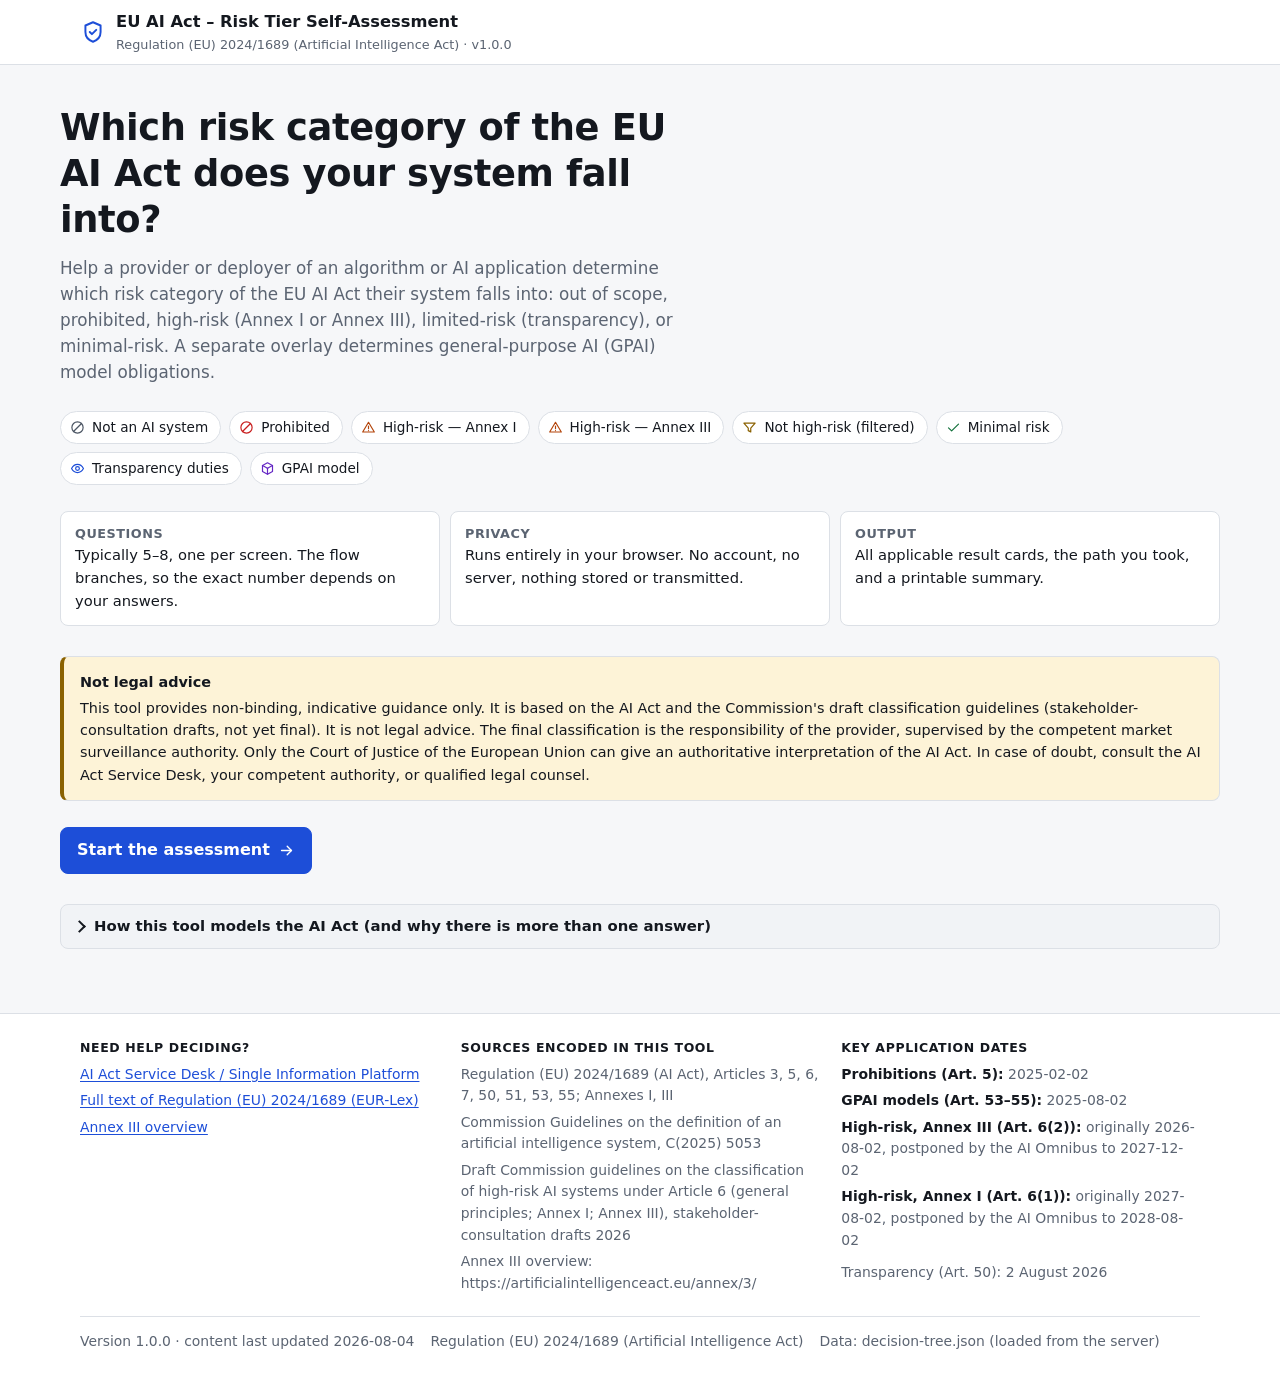
==== index.html @ 955dadfc "EU AI Act risk-tier self-assessment tool Single-file, client-side triage tool: answers a branching s" ====
<meta charset="utf-8">
<meta name="viewport" content="width=device-width, initial-scale=1">
<meta name="description" content="Non-binding self-assessment tool: find out which risk category of the EU AI Act (Regulation (EU) 2024/1689) your AI system falls into.">
<title>EU AI Act – Risk Tier Self-Assessment</title>

<!--
  EU AI Act – Risk Tier Self-Assessment
  =====================================
  Single self-contained page. No build step, no back-end, no storage, no tracking.

  ALL content and ALL classification logic live in decision-tree.json.
  This file only renders whatever that file describes.

  Data loading order:
    1. try fetch("decision-tree.json")  -> used when hosted next to the JSON file
    2. fall back to the embedded copy in <script id="decision-tree-data"> below
       (needed when the page is opened directly from disk via file://)

  After editing decision-tree.json, refresh the embedded copy with:
      node sync-embedded-json.mjs
-->

<style>
:root {
  --bg: #f6f7f9;
  --surface: #ffffff;
  --surface-2: #f1f3f6;
  --border: #dce0e6;
  --border-strong: #b9c0ca;
  --text: #14181f;
  --text-muted: #5b6472;
  --accent: #1d4ed8;
  --accent-weak: #e8eeff;
  --focus: #1d4ed8;

  /* semantic tier palette – outcomes[].color maps onto these */
  --c-grey: #4b5563;
  --c-grey-bg: #eef0f3;
  --c-red: #c81e1e;
  --c-red-bg: #fdeceb;
  --c-orange: #b3450b;
  --c-orange-bg: #fdefe4;
  --c-yellow: #8a6100;
  --c-yellow-bg: #fdf3d7;
  --c-green: #11703a;
  --c-green-bg: #e6f5ea;
  --c-blue: #1d4ed8;
  --c-blue-bg: #e8eeff;
  --c-purple: #6528c4;
  --c-purple-bg: #f1e9fe;

  --radius: 10px;
  --shadow: 0 1px 2px rgba(16, 24, 40, .06), 0 8px 24px -16px rgba(16, 24, 40, .3);
  --mono: ui-monospace, SFMono-Regular, "SF Mono", Menlo, Consolas, monospace;
  --motion: 200ms;
}
@media (prefers-color-scheme: dark) {
  :root {
    --bg: #10141a;
    --surface: #171c24;
    --surface-2: #1e242e;
    --border: #2c3440;
    --border-strong: #46505f;
    --text: #e8ecf2;
    --text-muted: #9aa5b4;
    --accent: #7ea2ff;
    --accent-weak: #1c2740;
    --focus: #7ea2ff;
    --c-grey: #a8b1bd; --c-grey-bg: #232932;
    --c-red: #ff8a80; --c-red-bg: #3a1e1e;
    --c-orange: #ffab6b; --c-orange-bg: #3a2716;
    --c-yellow: #f0c650; --c-yellow-bg: #33290d;
    --c-green: #6ede97; --c-green-bg: #14301f;
    --c-blue: #9db8ff; --c-blue-bg: #1b2540;
    --c-purple: #c4a3ff; --c-purple-bg: #271a3e;
    --shadow: 0 1px 2px rgba(0,0,0,.4), 0 8px 24px -16px rgba(0,0,0,.8);
  }
}
@media (prefers-reduced-motion: reduce) {
  :root { --motion: 0ms; }
  * { animation: none !important; transition: none !important; }
}

* { box-sizing: border-box; }
/* class-based display rules below would otherwise beat the UA [hidden] rule */
[hidden] { display: none !important; }
html { -webkit-text-size-adjust: 100%; }
body {
  margin: 0;
  background: var(--bg);
  color: var(--text);
  font: 16px/1.55 system-ui, -apple-system, "Segoe UI", Roboto, Helvetica, Arial, sans-serif;
}
h1, h2, h3, h4 { line-height: 1.25; margin: 0; font-weight: 650; letter-spacing: -.01em; }
p { margin: 0; }
a { color: var(--accent); text-underline-offset: 2px; }
ul, ol { margin: 0; padding-left: 1.25em; }
:focus-visible { outline: 3px solid var(--focus); outline-offset: 2px; border-radius: 4px; }

.wrap { max-width: 1160px; margin: 0 auto; padding: 0 20px; }
.visually-hidden {
  position: absolute; width: 1px; height: 1px; margin: -1px; padding: 0;
  overflow: hidden; clip: rect(0 0 0 0); white-space: nowrap; border: 0;
}

/* ---------- header ---------- */
header.site {
  border-bottom: 1px solid var(--border);
  background: var(--surface);
  position: sticky; top: 0; z-index: 20;
}
header.site .inner {
  display: flex; align-items: center; gap: 14px;
  min-height: 64px; flex-wrap: wrap;
}
.brand { display: flex; align-items: center; gap: 10px; margin-right: auto; }
.brand svg { width: 26px; height: 26px; color: var(--accent); flex: none; }
.brand .t { font-weight: 680; font-size: 1.02rem; }
.brand .s { color: var(--text-muted); font-size: .8rem; }

/* ---------- generic bits ---------- */
.chip {
  display: inline-block; font-family: var(--mono); font-size: .74rem;
  padding: 2px 7px; border-radius: 999px;
  background: var(--surface-2); border: 1px solid var(--border);
  color: var(--text-muted);
  /* article refs can be long ("Art. 3(1); Guidelines on…") – must never force a
     horizontal scrollbar on narrow screens */
  max-width: 100%; overflow-wrap: anywhere;
}
.chip.art { background: var(--accent-weak); border-color: transparent; color: var(--accent); }

button { font: inherit; color: inherit; cursor: pointer; }
.btn {
  display: inline-flex; align-items: center; justify-content: center; gap: 8px;
  padding: 10px 16px; border-radius: 8px; border: 1px solid var(--border-strong);
  background: var(--surface); font-weight: 550;
  transition: background var(--motion), border-color var(--motion), transform var(--motion);
}
.btn:hover { border-color: var(--accent); background: var(--surface-2); }
.btn:active { transform: translateY(1px); }
.btn.primary { background: var(--accent); border-color: var(--accent); color: #fff; }
@media (prefers-color-scheme: dark) { .btn.primary { color: #0d1017; } }
.btn.primary:hover { filter: brightness(1.06); background: var(--accent); }
.btn.ghost { border-color: transparent; background: transparent; color: var(--text-muted); }
.btn.ghost:hover { background: var(--surface-2); border-color: var(--border); }
.btn.small { padding: 6px 11px; font-size: .85rem; }
.btn svg { width: 17px; height: 17px; flex: none; }
.btn[disabled] { opacity: .5; cursor: not-allowed; }

.card {
  background: var(--surface); border: 1px solid var(--border);
  border-radius: var(--radius); box-shadow: var(--shadow);
}

details.disclosure { border: 1px solid var(--border); border-radius: 8px; background: var(--surface-2); }
details.disclosure > summary {
  cursor: pointer; padding: 10px 14px; font-weight: 550; font-size: .93rem;
  display: flex; align-items: center; gap: 8px; list-style: none;
}
details.disclosure > summary::-webkit-details-marker { display: none; }
details.disclosure > summary::before {
  content: ""; width: 7px; height: 7px; flex: none;
  border-right: 2px solid currentColor; border-bottom: 2px solid currentColor;
  transform: rotate(-45deg); transition: transform var(--motion); margin-right: 2px;
}
details.disclosure[open] > summary::before { transform: rotate(45deg); }
details.disclosure > .body { padding: 0 14px 14px; font-size: .92rem; }

.note {
  border-left: 3px solid var(--border-strong); padding: 8px 0 8px 12px;
  color: var(--text-muted); font-size: .9rem;
}

/* ---------- start screen ---------- */
#start { padding: 40px 0 64px; }
#start .lead { max-width: 62ch; }
#start h1 { font-size: clamp(1.6rem, 1.1rem + 2vw, 2.3rem); margin-bottom: 12px; }
#start .sub { color: var(--text-muted); font-size: 1.05rem; margin-bottom: 26px; }
.tier-legend { display: flex; flex-wrap: wrap; gap: 8px; margin: 26px 0; }
.tier-legend .item {
  display: inline-flex; align-items: center; gap: 7px;
  border: 1px solid var(--border); border-radius: 999px;
  padding: 5px 12px 5px 9px; font-size: .85rem; background: var(--surface);
}
.tier-legend .item svg { width: 15px; height: 15px; }
.disclaimer {
  border: 1px solid var(--border); border-left: 4px solid var(--c-yellow);
  background: var(--c-yellow-bg); color: var(--text);
  border-radius: 8px; padding: 14px 16px; font-size: .9rem; margin: 26px 0;
}
.disclaimer strong { display: block; margin-bottom: 4px; }
.facts { display: grid; gap: 10px; grid-template-columns: repeat(auto-fit, minmax(210px, 1fr)); margin: 26px 0 30px; }
.facts .f { border: 1px solid var(--border); border-radius: 8px; padding: 12px 14px; background: var(--surface); }
.facts .f b { display: block; font-size: .8rem; text-transform: uppercase; letter-spacing: .04em; color: var(--text-muted); font-weight: 600; }
.facts .f span { font-size: .92rem; }

/* ---------- assessment layout ---------- */
#app { padding: 22px 0 60px; }
.layout { display: grid; grid-template-columns: minmax(0, 1fr) 320px; gap: 26px; align-items: start; }
@media (max-width: 900px) { .layout { grid-template-columns: minmax(0, 1fr); } }

/* phase stepper */
.stepper { list-style: none; padding: 0; margin: 0 0 20px; display: flex; gap: 8px; }
.stepper li { flex: 1 1 0; min-width: 0; }
.stepper .seg {
  display: flex; align-items: center; gap: 7px;
  border-top: 4px solid var(--border); padding-top: 8px;
  font-size: .82rem; color: var(--text-muted);
  transition: border-color var(--motion), color var(--motion);
}
.stepper .seg .lbl { overflow: hidden; text-overflow: ellipsis; white-space: nowrap; }
.stepper .seg .dot {
  width: 16px; height: 16px; border-radius: 50%; flex: none;
  border: 2px solid var(--border-strong); display: grid; place-items: center;
  font-size: 10px; line-height: 1;
}
.stepper .seg .dot svg { width: 10px; height: 10px; }
.stepper li[data-state="current"] .seg { border-top-color: var(--accent); color: var(--text); font-weight: 600; }
.stepper li[data-state="current"] .seg .dot { border-color: var(--accent); background: var(--accent-weak); color: var(--accent); animation: pulse 2s ease-in-out infinite; }
.stepper li[data-state="done"] .seg { border-top-color: var(--c-green); color: var(--text); }
.stepper li[data-state="done"] .seg .dot { border-color: var(--c-green); background: var(--c-green-bg); color: var(--c-green); }
.stepper li[data-state="skipped"] .seg { opacity: .55; border-top-style: dotted; }
@keyframes pulse { 0%,100% { box-shadow: 0 0 0 0 transparent; } 50% { box-shadow: 0 0 0 5px var(--accent-weak); } }
.stepper-mobile { display: none; }
@media (max-width: 640px) {
  .stepper .seg .lbl { display: none; }
  .stepper-mobile { display: block; font-size: .85rem; color: var(--text-muted); margin: -12px 0 16px; }
}

/* question screen */
#screen { padding: 26px; }
@media (max-width: 560px) { #screen { padding: 20px 16px; } }
.q-head { display: flex; flex-wrap: wrap; gap: 8px; align-items: center; margin-bottom: 14px; }
.q-text { font-size: clamp(1.2rem, 1.05rem + .8vw, 1.5rem); margin-bottom: 12px; }
.q-text:focus { outline: none; }
.q-explainer { color: var(--text-muted); font-size: .95rem; margin-bottom: 18px; max-width: 72ch; }
.panels { display: grid; gap: 10px; margin-bottom: 20px; }
.help-cols { display: grid; gap: 16px; grid-template-columns: repeat(auto-fit, minmax(230px, 1fr)); }
.help-cols h4 { font-size: .85rem; text-transform: uppercase; letter-spacing: .04em; color: var(--text-muted); margin-bottom: 6px; }
.help-cols ul { padding-left: 1.1em; }
.help-cols li { margin-bottom: 4px; }

fieldset.choices { border: 0; margin: 0 0 20px; padding: 0; }
fieldset.choices > legend { font-weight: 600; font-size: .95rem; padding: 0; margin-bottom: 10px; }
.opt {
  display: flex; gap: 11px; align-items: flex-start;
  border: 1px solid var(--border); border-radius: 9px; padding: 12px 14px;
  background: var(--surface); margin-bottom: 8px; cursor: pointer;
  transition: border-color var(--motion), background var(--motion);
}
.opt:hover { border-color: var(--border-strong); background: var(--surface-2); }
.opt:has(input:checked) { border-color: var(--accent); background: var(--accent-weak); }
.opt input { margin: 3px 0 0; width: 17px; height: 17px; flex: none; accent-color: var(--accent); }
.opt .txt { font-size: .94rem; }
.opt .txt .lead { font-weight: 550; }
.opt .txt .detail, .opt .txt .obl { color: var(--text-muted); font-size: .87rem; margin-top: 4px; }
.opt .txt .obl { color: var(--accent); }
.opt .refline { display: flex; flex-wrap: wrap; gap: 8px; align-items: baseline; }

.area { border: 1px solid var(--border); border-radius: 9px; margin-bottom: 8px; background: var(--surface); overflow: hidden; }
.area > summary {
  cursor: pointer; padding: 12px 14px; display: flex; gap: 10px; align-items: center;
  list-style: none; font-weight: 550; font-size: .95rem;
}
.area > summary::-webkit-details-marker { display: none; }
.area > summary .count {
  margin-left: auto; font-size: .78rem; color: var(--accent);
  background: var(--accent-weak); border-radius: 999px; padding: 2px 9px; font-weight: 600;
}
.area > summary .count[hidden] { display: none; }
.area .inner { padding: 0 14px 12px; }
.area .cond { font-size: .84rem; color: var(--text-muted); margin-bottom: 10px; font-style: italic; }
.area.has-sel { border-color: var(--accent); }

.resolved {
  display: flex; gap: 9px; align-items: flex-start;
  border: 1px dashed var(--border-strong); border-radius: 9px;
  padding: 11px 14px; margin-bottom: 18px; font-size: .9rem; background: var(--surface-2);
}
.resolved svg { width: 17px; height: 17px; flex: none; margin-top: 2px; color: var(--accent); }

.actions { display: flex; flex-wrap: wrap; gap: 10px; align-items: center; }
.actions .spacer { flex: 1 1 auto; }
.btn-list { display: grid; gap: 10px; margin-bottom: 20px; }
.btn-opt {
  display: flex; align-items: center; gap: 12px; text-align: left; width: 100%;
  padding: 14px 16px; border-radius: 9px; border: 1px solid var(--border-strong);
  background: var(--surface); font-size: .98rem; font-weight: 550;
  transition: border-color var(--motion), background var(--motion), transform var(--motion);
}
.btn-opt:hover { border-color: var(--accent); background: var(--accent-weak); }
.btn-opt:active { transform: translateY(1px); }
.btn-opt .mark {
  width: 22px; height: 22px; border-radius: 50%; flex: none; display: grid; place-items: center;
  border: 1px solid var(--border-strong); font-size: .72rem; color: var(--text-muted); font-family: var(--mono);
}
.btn-opt[data-tone="unsure"] { border-style: dashed; font-weight: 500; color: var(--text-muted); }
.btn-opt[data-tone="unsure"]:hover { color: var(--text); }

/* verdict-so-far panel */
aside.verdict { position: sticky; top: 88px; }
@media (max-width: 900px) { aside.verdict { position: static; } }
.verdict .card { padding: 16px; }
.verdict h3 { font-size: .82rem; text-transform: uppercase; letter-spacing: .05em; color: var(--text-muted); margin-bottom: 12px; }
.vlist { list-style: none; padding: 0; margin: 0; display: grid; gap: 9px; }
.vlist li { display: flex; gap: 9px; align-items: flex-start; font-size: .89rem; }
.vlist li.new { animation: highlight 1.1s ease-out; }
@keyframes highlight { from { background: var(--accent-weak); } to { background: transparent; } }
.vlist .mk {
  width: 20px; height: 20px; border-radius: 5px; flex: none; display: grid; place-items: center;
  background: var(--surface-2); color: var(--text-muted);
}
.vlist .mk svg { width: 13px; height: 13px; }
.vlist li[data-color] .mk { background: var(--tone-bg); color: var(--tone); }
.vlist .sub { color: var(--text-muted); font-size: .82rem; }
.vlist li.pending .mk { animation: breathe 1.6s ease-in-out infinite; }
@keyframes breathe { 0%,100% { opacity: .45; } 50% { opacity: 1; } }
.verdict .empty { color: var(--text-muted); font-size: .88rem; }

/* ---------- result ---------- */
#result { padding: 26px 0 70px; }
#result > .wrap > header { margin-bottom: 22px; }
#result h1 { font-size: clamp(1.5rem, 1.1rem + 1.6vw, 2.05rem); margin-bottom: 8px; }
#result .subtitle { color: var(--text-muted); }
.result-cards { display: grid; gap: 16px; margin-bottom: 26px; }
.rcard { border-radius: var(--radius); border: 1px solid var(--border); border-left: 5px solid var(--tone); background: var(--surface); box-shadow: var(--shadow); overflow: hidden; }
.rcard .top { display: flex; gap: 13px; padding: 18px 20px 0; align-items: flex-start; }
.rcard .badge {
  width: 34px; height: 34px; border-radius: 8px; flex: none; display: grid; place-items: center;
  background: var(--tone-bg); color: var(--tone);
}
.rcard .badge svg { width: 19px; height: 19px; }
.rcard .kicker { font-size: .74rem; text-transform: uppercase; letter-spacing: .06em; font-weight: 700; color: var(--tone); }
.rcard h2 { font-size: 1.16rem; margin: 2px 0 0; }
.rcard .body { padding: 12px 20px 20px 67px; display: grid; gap: 14px; }
@media (max-width: 560px) { .rcard .body { padding-left: 20px; } }
.rcard .summary { font-size: .96rem; }
.rcard h3.lbl { font-size: .8rem; text-transform: uppercase; letter-spacing: .05em; color: var(--text-muted); margin-bottom: 6px; }
.rcard ul.obligations { padding-left: 1.15em; display: grid; gap: 5px; font-size: .93rem; }
.rcard .triggered { border: 1px solid var(--border); border-radius: 8px; padding: 12px 14px; background: var(--surface-2); }
.rcard .triggered ul { padding-left: 1.15em; display: grid; gap: 6px; font-size: .9rem; margin-top: 6px; }
.rcard .dates { display: flex; gap: 9px; align-items: flex-start; font-size: .88rem; color: var(--text-muted); }
.rcard .dates svg { width: 16px; height: 16px; flex: none; margin-top: 3px; }
.rcard .refs { display: flex; flex-wrap: wrap; gap: 6px; }

.review-box { border: 1px solid var(--c-yellow); background: var(--c-yellow-bg); border-radius: var(--radius); padding: 16px 18px; margin-bottom: 26px; }
.review-box h2 { font-size: 1rem; margin-bottom: 8px; display: flex; align-items: center; gap: 8px; }
.review-box h2 svg { width: 18px; height: 18px; color: var(--c-yellow); }
.review-box ol { display: grid; gap: 10px; font-size: .92rem; }
.review-box .q { font-weight: 600; }

.section { margin-bottom: 26px; }
.section > h2 { font-size: 1.05rem; margin-bottom: 12px; }

/* answer timeline */
.timeline { list-style: none; padding: 0; margin: 0; }
.timeline li { display: grid; grid-template-columns: 24px minmax(0, 1fr); gap: 14px; }
.timeline .rail { display: flex; flex-direction: column; align-items: center; }
.timeline .rail .dot {
  width: 12px; height: 12px; border-radius: 50%; background: var(--surface);
  border: 2px solid var(--accent); margin-top: 5px; flex: none;
}
.timeline .rail .line { flex: 1 1 auto; width: 2px; background: var(--border); margin: 4px 0; min-height: 8px; }
.timeline li:last-child .rail .line { display: none; }
.timeline .content { padding-bottom: 18px; min-width: 0; }
.timeline .q { font-size: .93rem; font-weight: 550; }
.timeline .a { font-size: .93rem; margin-top: 3px; display: flex; gap: 7px; align-items: baseline; }
.timeline .a .arrow { color: var(--text-muted); flex: none; }
.timeline .meta { display: flex; flex-wrap: wrap; gap: 7px; align-items: center; margin-top: 6px; }
.timeline ul.sel { padding-left: 1.1em; margin-top: 6px; font-size: .87rem; color: var(--text-muted); display: grid; gap: 3px; }
.timeline .uncertain-tag { color: var(--c-yellow); font-family: var(--mono); font-size: .74rem; }

/* decision map */
.map-wrap { overflow-x: auto; }
.map { min-width: 640px; }
.map text { font: 11px system-ui, sans-serif; fill: var(--text-muted); }
.map .box { fill: var(--surface); stroke: var(--border); stroke-width: 1.5; }
.map .box.on { stroke: var(--accent); stroke-width: 2.5; fill: var(--accent-weak); }
.map .box.outcome { stroke-dasharray: 0; }
.map .lbl { fill: var(--text); font-weight: 550; }
.map .edge { stroke: var(--border); stroke-width: 1.5; fill: none; }
.map .edge.on { stroke: var(--accent); stroke-width: 2.5; }
.map .elabel { font-size: 9.5px; }

/* ---------- footer ---------- */
footer.site { border-top: 1px solid var(--border); background: var(--surface); padding: 26px 0 40px; font-size: .87rem; color: var(--text-muted); }
footer.site .grid { display: grid; gap: 22px; grid-template-columns: repeat(auto-fit, minmax(240px, 1fr)); }
footer.site h4 { font-size: .78rem; text-transform: uppercase; letter-spacing: .05em; margin-bottom: 8px; color: var(--text); }
footer.site ul { list-style: none; padding: 0; display: grid; gap: 5px; }
footer.site .meta-line { margin-top: 22px; padding-top: 14px; border-top: 1px solid var(--border); display: flex; flex-wrap: wrap; gap: 6px 16px; }

#databanner { display: none; margin: 16px 0; border: 1px solid var(--c-red); background: var(--c-red-bg); border-radius: 8px; padding: 12px 14px; font-size: .9rem; }
#databanner ul { margin-top: 6px; }

.print-only { display: none; }

/* ---------- print / PDF ---------- */
@media print {
  :root {
    --bg: #fff; --surface: #fff; --surface-2: #fff; --border: #b0b0b0; --border-strong: #808080;
    --text: #000; --text-muted: #333; --accent: #000; --accent-weak: #fff; --shadow: none;
    --c-grey: #444; --c-red: #000; --c-orange: #000; --c-yellow: #000; --c-green: #000; --c-blue: #000; --c-purple: #000;
    --c-grey-bg: #fff; --c-red-bg: #fff; --c-orange-bg: #fff; --c-yellow-bg: #fff; --c-green-bg: #fff; --c-blue-bg: #fff; --c-purple-bg: #fff;
  }
  header.site, aside.verdict, .no-print, .stepper, #databanner { display: none !important; }
  .print-only { display: block; }
  body { background: #fff; font-size: 11.5pt; }
  .wrap { max-width: none; padding: 0; }
  #result { padding: 0; }
  .card, .rcard, .review-box { box-shadow: none; break-inside: avoid; }
  .rcard { border: 1px solid #999; border-left: 4px solid #000; }
  details.disclosure > .body, .area .inner { display: block !important; }
  details.disclosure > summary::before { display: none; }
  a { color: #000; text-decoration: underline; }
  a[href^="http"]::after { content: " (" attr(href) ")"; font-size: 8.5pt; color: #555; word-break: break-all; }
  .section, .rcard { page-break-inside: avoid; }
}
</style>

<script type="application/json" id="decision-tree-data">
{
  "meta": {
    "id": "ai-act-tier-assessment",
    "title": "EU AI Act – Risk Tier Self-Assessment",
    "version": "1.0.0",
    "language": "en",
    "lastUpdated": "2026-08-04",
    "regulation": "Regulation (EU) 2024/1689 (Artificial Intelligence Act)",
    "purpose": "Help a provider or deployer of an algorithm or AI application determine which risk category of the EU AI Act their system falls into: out of scope, prohibited, high-risk (Annex I or Annex III), limited-risk (transparency), or minimal-risk. A separate overlay determines general-purpose AI (GPAI) model obligations.",
    "disclaimer": "This tool provides non-binding, indicative guidance only. It is based on the AI Act and the Commission's draft classification guidelines (stakeholder-consultation drafts, not yet final). It is not legal advice. The final classification is the responsibility of the provider, supervised by the competent market surveillance authority. Only the Court of Justice of the European Union can give an authoritative interpretation of the AI Act. In case of doubt, consult the AI Act Service Desk, your competent authority, or qualified legal counsel.",
    "sources": [
      "Regulation (EU) 2024/1689 (AI Act), Articles 3, 5, 6, 7, 50, 51, 53, 55; Annexes I, III",
      "Commission Guidelines on the definition of an artificial intelligence system, C(2025) 5053",
      "Draft Commission guidelines on the classification of high-risk AI systems under Article 6 (general principles; Annex I; Annex III), stakeholder-consultation drafts 2026",
      "Annex III overview: https://artificialintelligenceact.eu/annex/3/"
    ],
    "keyDates": {
      "prohibitions_apply": "2025-02-02",
      "gpai_rules_apply": "2025-08-02",
      "annex_iii_highrisk_apply": "originally 2026-08-02, postponed by the AI Omnibus to 2027-12-02",
      "annex_i_highrisk_apply": "originally 2027-08-02, postponed by the AI Omnibus to 2028-08-02"
    },
    "links": [
      { "label": "AI Act Service Desk / Single Information Platform", "url": "https://digital-strategy.ec.europa.eu/en/policies/ai-act-service-desk" },
      { "label": "Full text of Regulation (EU) 2024/1689 (EUR-Lex)", "url": "https://eur-lex.europa.eu/eli/reg/2024/1689/oj" },
      { "label": "Annex III overview", "url": "https://artificialintelligenceact.eu/annex/3/" }
    ],
    "uncertaintyPolicy": "Where a question is judgement-heavy, an 'I am not sure' answer is available. It always routes to the more conservative (higher-risk) branch and records a point for expert review, which is listed on the result screen."
  },

  "resultModel": {
    "description": "The assessment does not produce a single leaf. It produces a compiled PROFILE with up to three independent dimensions, because a system can carry more than one status at once (e.g. a high-risk system that is also subject to transparency duties, built on a GPAI model). The implementer must accumulate flags across the flow and render all applicable result cards.",
    "dimensions": {
      "primaryTier": "One of: out_of_scope | prohibited | high_risk_annex_i | high_risk_annex_iii | not_high_risk_filtered | minimal_risk. Determined by the SPINE module.",
      "transparency": "Boolean + list of triggered Article 50 obligations. Determined by the TRANSPARENCY module. Cumulative with any tier except out_of_scope and prohibited.",
      "gpai": "One of: none | gpai_model | gpai_model_systemic. Determined by the GPAI module. Independent of the system tier."
    },
    "shortCircuits": [
      "If primaryTier = out_of_scope, stop. Do not run transparency or GPAI modules.",
      "If primaryTier = prohibited, stop the tier spine. The system may not be placed on the market or used. Still worth noting GPAI status if relevant, but the transparency overlay is moot."
    ]
  },

  "moduleOrder": ["SPINE", "TRANSPARENCY", "GPAI", "RESULT"],

  "phases": [
    { "id": "scope", "label": "Scope & prohibitions", "shortLabel": "Scope", "module": "SPINE", "nodes": ["S0_ai_system", "S1_prohibited"] },
    { "id": "tier", "label": "Risk tier", "shortLabel": "Tier", "module": "SPINE", "nodes": ["S2_annex_i_product", "S3_annex_i_tpca", "S4_annex_iii_area", "S5_profiling", "S6_filter"] },
    { "id": "transparency", "label": "Transparency", "shortLabel": "Transp.", "module": "TRANSPARENCY", "nodes": ["T0_transparency"] },
    { "id": "gpai", "label": "GPAI", "shortLabel": "GPAI", "module": "GPAI", "nodes": ["G0_gpai", "G1_systemic"] }
  ],

  "ui": {
    "_comment": "Every string the interface renders itself (buttons, headings, labels). Translating the tool = copying this file and translating meta, nodes, outcomes, catalog and this ui block. No code changes needed. {placeholders} are filled in by the interface.",
    "chrome.restart": "Start over",
    "chrome.dataSource": "Data: {source}",
    "chrome.versionLine": "Version {version} · content last updated {date}",
    "start.headline": "Which risk category of the EU AI Act does your system fall into?",
    "start.legendLabel": "Possible outcomes",
    "start.fact1.label": "Questions",
    "start.fact1.text": "Typically 5–8, one per screen. The flow branches, so the exact number depends on your answers.",
    "start.fact2.label": "Privacy",
    "start.fact2.text": "Runs entirely in your browser. No account, no server, nothing stored or transmitted.",
    "start.fact3.label": "Output",
    "start.fact3.text": "All applicable result cards, the path you took, and a printable summary.",
    "start.disclaimerLabel": "Not legal advice",
    "start.button": "Start the assessment",
    "start.modelSummary": "How this tool models the AI Act (and why there is more than one answer)",
    "start.shortCircuitsLabel": "Short-circuits",
    "progress.label": "Progress",
    "progress.state.current": "current step",
    "progress.state.done": "completed",
    "progress.state.skipped": "not applicable",
    "progress.state.upcoming": "upcoming",
    "progress.mobile": "Phase {n} of {total}: {label}",
    "verdict.title": "Your verdict so far",
    "verdict.empty": "Answer the first question and your classification will start to take shape here.",
    "verdict.isAiSystem": "Is an AI system",
    "verdict.notAiSystem": "Not an AI system",
    "verdict.aiSystemUnclear": "AI-system status unclear",
    "verdict.conservativeSub": "continued conservatively",
    "verdict.prohibitedFound": "Prohibited practice found",
    "verdict.noProhibited": "No prohibited practice",
    "verdict.assessingTier": "Assessing the risk tier…",
    "verdict.minimalSub": "no mandatory obligations",
    "verdict.transparencyAdded": "Transparency obligations added ({n})",
    "verdict.noTransparency": "No Article 50 transparency situation",
    "verdict.notGpai": "Not a GPAI model provider",
    "verdict.reviewPoints.one": "1 point for expert review",
    "verdict.reviewPoints.many": "{n} points for expert review",
    "verdict.reviewSub": "shown in the result",
    "question.helpSummary": "Examples / how to decide",
    "question.likelyYes": "Points to “yes”",
    "question.likelyNo": "Points to “no”",
    "question.referenceSummary": "Reference list — {ref}",
    "question.sectionA": "Section A — New Legislative Framework",
    "question.sectionB": "Section B — other (mostly transport)",
    "question.annexIIINotes": "How to read Annex III (important limitations)",
    "question.checklistLegend": "{ref} — tick everything that applies",
    "question.annexIIILegend": "{ref} — expand an area and tick every matching use case",
    "question.overrides": "Overrides:",
    "question.area": "Area {n}",
    "question.selectedCount": "{n} selected",
    "question.countsAs": "This counts as:",
    "question.answerSubFirst": "Answer the question above to continue.",
    "question.continue": "Continue",
    "question.back": "Back",
    "question.obligationPrefix": "Obligation:",
    "result.heading.fallback": "Result",
    "result.kicker.primary": "Primary risk tier",
    "result.kicker.transparency": "Cumulative overlay",
    "result.kicker.gpai": "Model-level overlay",
    "result.subtitle.one": "1 applicable result card. A system can carry a risk tier, transparency duties and a GPAI model status at the same time.",
    "result.subtitle.many": "{n} applicable result cards. A system can carry a risk tier, transparency duties and a GPAI model status at the same time.",
    "result.print": "Print / save as PDF",
    "result.download": "Download summary (.md)",
    "result.backToQuestion": "Back to the last question",
    "result.triggered": "Triggered in your case",
    "result.obligationsLabel": "What this means in practice",
    "result.applicationDate": "Application date —",
    "result.reviewTitle.one": "1 point to have reviewed by an expert",
    "result.reviewTitle.many": "{n} points to have reviewed by an expert",
    "result.reviewIntro": "You answered “I'm not sure” below. Each time, the assessment took the more conservative (higher-risk) route, so the result above may be stricter than necessary — or, if the underlying facts differ, wrong.",
    "result.pathTitle": "The path you took",
    "result.pathIntro": "This trail is the auditable record of the assessment. In the filtered case it is the starting point for the Article 6(4) documentation duty.",
    "result.pathResultLabel": "Result",
    "result.editAnswer": "Edit this answer",
    "result.flagged": "flagged for review",
    "result.mapSummary": "Show the decision map, with your path highlighted",
    "result.mapCaption": "Highlighted boxes and lines are the path you took. Overlay questions (transparency, GPAI) always run; they do not change the tier.",
    "result.mapAria": "Decision map of the assessment with the path taken highlighted",
    "result.nextTitle": "What this means, and what to do next",
    "result.nextSteps": [
      "Treat this as a triage result: it tells you which part of the AI Act to read, not whether you comply.",
      "Write down your reasoning per question — the trail above is a starting point. For the Article 6(3) filter this documentation is a legal duty (Art. 6(4)).",
      "Re-run the assessment whenever the intended purpose, the deployment context or the model changes.",
      "For borderline calls — the Article 3(1) inference test, the Annex I safety-component test, the Article 6(3) filter — get expert or legal review.",
      "Consult the AI Act Service Desk or your national competent authority."
    ],
    "result.draftNote": "Version {version} · content last updated {date} · based on {regulation} and the Commission's draft classification guidelines (stakeholder-consultation versions). Application dates reflect the AI Omnibus postponements and are indicative and subject to change.",
    "footer.help": "Need help deciding?",
    "footer.sources": "Sources encoded in this tool",
    "footer.dates": "Key application dates",
    "footer.date.prohibitions_apply": "Prohibitions (Art. 5)",
    "footer.date.gpai_rules_apply": "GPAI models (Art. 53–55)",
    "footer.date.annex_iii_highrisk_apply": "High-risk, Annex III (Art. 6(2))",
    "footer.date.annex_i_highrisk_apply": "High-risk, Annex I (Art. 6(1))",
    "footer.date.transparency": "Transparency (Art. 50): 2 August 2026",
    "export.filename": "ai-act-assessment",
    "export.title": "{title} — result",
    "export.outcome": "Outcome",
    "export.toolVersion": "Tool version",
    "export.regulation": "Regulation",
    "export.generated": "Generated",
    "export.generatedNote": "local browser time",
    "export.cardsTitle": "Result cards",
    "export.legalRefs": "Legal references",
    "export.reviewTitle": "Points for expert review",
    "export.trailTitle": "Answer trail",
    "export.answer": "Answer",
    "export.selected": "Selected",
    "export.flagged": "Flagged for expert review",
    "export.disclaimerTitle": "Disclaimer",
    "export.sourcesTitle": "Sources",
    "error.contract": "decision-tree.json does not match the expected contract:",
    "error.externalIgnored": "The external decision-tree.json was ignored (validation failed) — using the embedded copy:",
    "source.external": "{file} (loaded from the server)",
    "source.embedded": "embedded copy of decision-tree.json",
    "source.embeddedFallback": "embedded copy (the external decision-tree.json failed validation)"
  },

  "nodes": {
    "S0_ai_system": {
      "module": "SPINE",
      "type": "question",
      "text": "Does your system qualify as an 'AI system' under the AI Act?",
      "explainer": "Article 3(1) defines an AI system as a machine-based system that (a) is designed to operate with varying levels of autonomy, (b) may show adaptiveness after deployment, and (c) for explicit or implicit objectives, INFERS from the input it receives how to generate outputs such as predictions, content, recommendations or decisions that can influence physical or virtual environments. The key element is 'inference': the system derives outputs from data using techniques such as machine learning or knowledge/logic-based approaches, rather than executing only rules defined solely by natural persons.",
      "help": {
        "likelyYes": [
          "Uses machine learning (supervised, unsupervised, reinforcement, deep learning)",
          "Uses knowledge- or logic-based inference, expert systems, or search/optimisation that infers solutions",
          "Generates content, predictions, recommendations or decisions from data with some autonomy"
        ],
        "likelyNo": [
          "Systems for improving mathematical optimisation only, or that merely speed up classical methods",
          "Basic data processing following rules defined solely by natural persons (e.g. a spreadsheet with fixed formulas, a static database query)",
          "Systems based on classical heuristics with no learning/inference",
          "Simple prediction using a single basic statistical rule"
        ]
      },
      "articleRef": "Art. 3(1); Guidelines on the definition of an AI system (C(2025) 5053)",
      "options": [
        { "label": "Yes – it meets the Article 3(1) definition", "value": "yes", "next": "S1_prohibited" },
        { "label": "No – it only executes rules defined solely by natural persons", "value": "no", "next": "OUT_OF_SCOPE" },
        { "label": "I'm not sure whether it 'infers'", "value": "unsure", "next": "S1_prohibited", "uncertain": true, "reviewNote": "Whether the system 'infers' outputs within the meaning of Art. 3(1) was not established. The assessment continued on the assumption that it is an AI system. Verify against the Commission Guidelines on the definition of an AI system (C(2025) 5053)." }
      ]
    },

    "S1_prohibited": {
      "module": "SPINE",
      "type": "question",
      "text": "Does the system's intended purpose or use match any PROHIBITED practice under Article 5?",
      "explainer": "Article 5 bans certain AI practices outright (unacceptable risk). If any of the practices below applies, the system is prohibited regardless of anything else. Review each listed practice.",
      "articleRef": "Art. 5",
      "checklist": "prohibitedPractices",
      "multiSelect": true,
      "selectionRule": "anySelected",
      "options": [
        { "label": "Yes – at least one prohibited practice applies", "value": "yes", "next": "PROHIBITED" },
        { "label": "No – none of these apply", "value": "no", "next": "S2_annex_i_product" }
      ]
    },

    "S2_annex_i_product": {
      "module": "SPINE",
      "type": "question",
      "text": "Is the AI system itself a product, OR a safety component of a product, covered by one of the Union harmonisation laws listed in Annex I?",
      "explainer": "Article 6(1) – first cumulative condition. Annex I lists EU product-safety legislation (e.g. machinery, toys, lifts, medical devices, in-vitro diagnostics, radio equipment, pressure equipment, PPE, cableways, gas appliances, and the automotive, aviation, rail and marine sectors). A 'safety component' (Art. 3(14)) is a component whose failure/malfunction endangers health and safety, OR that fulfils a safety function. Comfort/efficiency/optimisation functions are generally NOT safety functions, but a system can still be a safety component if its failure would endanger health or safety.",
      "help": {
        "likelyYes": [
          "The AI is (or is embedded in) a regulated product like a medical device, machine, vehicle, lift, toy, radio equipment",
          "The AI performs a safety function (e.g. detects human presence and triggers a safe stop; prevents collisions)",
          "Failure/malfunction of the AI could endanger persons or property (e.g. lane assistance, lift door control)"
        ],
        "likelyNo": [
          "The AI only optimises comfort, efficiency, performance or convenience and its failure would cause only inconvenience/cost (e.g. a smart thermostat learning routines, music recommendation in a connected toy, yield forecasting)",
          "The product is not covered by any Annex I legislation at all"
        ]
      },
      "articleRef": "Art. 6(1); Art. 3(14); Annex I",
      "reference": "annexI_legislation",
      "options": [
        { "label": "Yes – covered by Annex I legislation (as product or safety component)", "value": "yes", "next": "S3_annex_i_tpca" },
        { "label": "No", "value": "no", "next": "S4_annex_iii_area" },
        { "label": "I'm not sure (e.g. unclear whether it is a safety component)", "value": "unsure", "next": "S3_annex_i_tpca", "uncertain": true, "reviewNote": "It was not established whether the system is a product or a safety component under Annex I legislation (Art. 3(14) test). The assessment continued on the assumption that it is. Have the applicable product legislation and the safety-component test reviewed." }
      ]
    },

    "S3_annex_i_tpca": {
      "module": "SPINE",
      "type": "question",
      "text": "Is that product (or the AI system itself, if it is the product) required to undergo a THIRD-PARTY conformity assessment under the relevant Annex I legislation?",
      "explainer": "Article 6(1) – second cumulative condition. Both conditions must be met. Third-party conformity assessment means a notified body must be involved (conformity assessment modules other than internal-control-only module A). If the product only requires self-assessment (internal control), it is NOT high-risk under Article 6(1).",
      "help": {
        "likelyYes": [
          "The applicable legislation requires involvement of a notified body (e.g. certain medical devices, many machinery categories of higher risk)"
        ],
        "likelyNo": [
          "The product can be self-certified via internal control (module A) only"
        ]
      },
      "articleRef": "Art. 6(1)(b); Decision 768/2008/EC (conformity assessment modules)",
      "options": [
        { "label": "Yes – third-party conformity assessment is required", "value": "yes", "next": "HIGH_RISK_ANNEX_I" },
        { "label": "No – only self-assessment / internal control", "value": "no", "next": "S4_annex_iii_area" },
        { "label": "I'm not sure which conformity-assessment route applies", "value": "unsure", "next": "HIGH_RISK_ANNEX_I", "uncertain": true, "reviewNote": "The applicable conformity-assessment route under the Annex I legislation was not established. The assessment assumed a third-party assessment is required (the higher-risk reading). Check the conformity-assessment modules in the relevant product legislation." }
      ]
    },

    "S4_annex_iii_area": {
      "module": "SPINE",
      "type": "question",
      "text": "Does the intended purpose of the system fall within any of the specific use cases listed under the eight Annex III areas?",
      "explainer": "Article 6(2). Annex III lists eight areas, but ONLY the specific use cases listed under each area count. Select every use case that matches the system's intended purpose. Many use cases apply only where the system evaluates NATURAL PERSONS (not only legal persons/companies), and some law-enforcement/migration/justice cases apply only to public authorities or those acting on their behalf, and only in so far as the use is permitted under Union or national law.",
      "articleRef": "Art. 6(2); Annex III",
      "reference": "annexIII",
      "multiSelect": true,
      "selectionRule": "anySelected",
      "options": [
        { "label": "Yes – it matches at least one Annex III use case", "value": "yes", "next": "S5_profiling" },
        { "label": "No – it does not match any listed use case", "value": "no", "next": "T0_transparency" }
      ]
    },

    "S5_profiling": {
      "module": "SPINE",
      "type": "question",
      "text": "Does the system perform PROFILING of natural persons?",
      "explainer": "Third sub-paragraph of Article 6(3): an Annex III system that performs profiling of natural persons is ALWAYS high-risk and can never use the Article 6(3) filter exemption. 'Profiling' has the GDPR meaning (Art. 4(4) GDPR / Art. 3(4) LED / Art. 3(5) EUDPR): any automated processing of personal data to evaluate personal aspects of a natural person, in particular to analyse or predict performance at work, economic situation, health, preferences, interests, reliability, behaviour, location or movements.",
      "articleRef": "Art. 6(3) third sub-para; Art. 4(4) GDPR",
      "options": [
        { "label": "Yes – it profiles natural persons", "value": "yes", "next": "HIGH_RISK_ANNEX_III" },
        { "label": "No", "value": "no", "next": "S6_filter" }
      ]
    },

    "S6_filter": {
      "module": "SPINE",
      "type": "question",
      "text": "Does the system meet at least ONE of the four Article 6(3) 'filter' conditions AND not materially influence the outcome of decision-making?",
      "explainer": "Article 6(3) lets a provider treat an Annex III system as NOT high-risk if it does not pose a significant risk of harm because it meets at least one of four exhaustive-but-alternative conditions (below). The overriding test is that the system must NOT materially influence the outcome of decision-making. The conditions are interpreted narrowly. NOTE: the filter does NOT apply if the system is part of a complex/agentic configuration whose combined outputs materially influence a decision in a high-risk use case, nor to Article 6(1)/Annex I systems.",
      "articleRef": "Art. 6(3)(a)-(d); Recital 53",
      "checklist": "filterConditions",
      "multiSelect": true,
      "selectionRule": "anySelectedAndSubNo",
      "subQuestion": {
        "id": "material_influence",
        "text": "Does the system materially influence the outcome of decision-making?",
        "explainer": "This is the overriding test in the opening words of Article 6(3). Even if one of the four conditions above is met, the exemption is unavailable when the system materially influences the outcome — including where it is part of a complex or agentic configuration whose joint outputs do.",
        "articleRef": "Art. 6(3), opening words",
        "options": [
          { "label": "No – it does not materially influence the outcome", "value": "no" },
          { "label": "Yes – it does materially influence the outcome", "value": "yes" },
          { "label": "I'm not sure", "value": "unsure", "uncertain": true, "reviewNote": "It was not established whether the system materially influences the outcome of decision-making. The assessment treated the system as high-risk (the conservative reading). The Article 6(3) filter is interpreted narrowly; have this point reviewed before relying on the exemption." }
        ]
      },
      "options": [
        { "label": "Yes – one condition is met and the system does not materially influence the outcome", "value": "yes", "next": "NOT_HIGH_RISK_FILTERED" },
        { "label": "No – none of the conditions applies, or it does materially influence the outcome", "value": "no", "next": "HIGH_RISK_ANNEX_III" }
      ]
    },

    "T0_transparency": {
      "module": "TRANSPARENCY",
      "type": "question",
      "text": "Do any Article 50 TRANSPARENCY situations apply to the system?",
      "explainer": "Article 50 imposes transparency duties that are CUMULATIVE with any risk tier (they can apply to a high-risk system, a minimal-risk system, or a system that is not high-risk after the filter). Select all that apply. If at least one applies, the system carries limited-risk transparency obligations. If none applies and the system is not high-risk, it is minimal-risk.",
      "articleRef": "Art. 50",
      "checklist": "transparencyTriggers",
      "multiSelect": true,
      "selectionRule": "anySelected",
      "options": [
        { "label": "Yes – at least one Article 50 situation applies", "value": "yes", "next": "G0_gpai" },
        { "label": "No", "value": "no", "next": "G0_gpai" }
      ],
      "setsFlag": "transparency"
    },

    "G0_gpai": {
      "module": "GPAI",
      "type": "question",
      "text": "Are you the provider of a GENERAL-PURPOSE AI MODEL (a foundation model)?",
      "explainer": "This is a separate, model-level classification (independent of the system tier). Article 3(63): a GPAI model displays significant generality, is trained on a large amount of data using self-supervision at scale, and can competently perform a wide range of distinct tasks, regardless of how it is placed on the market (it can be integrated into many downstream systems). Typical examples: large language models and other large generative models. If you only USE or fine-tune a third party's model into a specific application, the GPAI-model obligations sit with the original model provider (though substantial modification can transfer them).",
      "articleRef": "Art. 3(63); Art. 53",
      "options": [
        { "label": "Yes – I provide a general-purpose AI model", "value": "yes", "next": "G1_systemic" },
        { "label": "No – it is a specific-purpose system, or I only deploy someone else's model", "value": "no", "next": "RESULT" }
      ]
    },

    "G1_systemic": {
      "module": "GPAI",
      "type": "question",
      "text": "Does the GPAI model have SYSTEMIC RISK?",
      "explainer": "Article 51: a GPAI model has systemic risk if it has high-impact capabilities. This is presumed when the cumulative compute used for training is greater than 10^25 floating-point operations (FLOP), or when the Commission designates it as such. Systemic-risk models carry additional obligations under Article 55 (model evaluations, adversarial testing, systemic-risk assessment and mitigation, serious-incident reporting, cybersecurity).",
      "articleRef": "Art. 51; Art. 55",
      "options": [
        { "label": "Yes – >10^25 FLOP training compute or designated by the Commission", "value": "yes", "next": "RESULT", "setsGpai": "gpai_model_systemic" },
        { "label": "No", "value": "no", "next": "RESULT", "setsGpai": "gpai_model" }
      ]
    },

    "RESULT": {
      "module": "RESULT",
      "type": "result",
      "text": "Compile and display all applicable result cards from the accumulated flags (primaryTier + transparency + gpai)."
    }
  },

  "outcomes": {
    "OUT_OF_SCOPE": {
      "shortTitle": "Not an AI system",
      "tier": "out_of_scope",
      "color": "grey",
      "icon": "circle-slash",
      "applicationDate": "Not applicable – the AI Act does not apply.",
      "title": "Not an AI system – outside the AI Act",
      "summary": "Your system does not meet the Article 3(1) definition of an AI system, so the AI Act does not apply to it. Note that other EU law (e.g. GDPR, product-safety, consumer-protection law) may still apply.",
      "obligations": [],
      "legalRefs": ["Art. 3(1)"]
    },
    "PROHIBITED": {
      "shortTitle": "Prohibited",
      "tier": "prohibited",
      "color": "red",
      "icon": "ban",
      "applicationDate": "Already in force: the prohibitions apply since 2 February 2025.",
      "title": "Prohibited – unacceptable risk",
      "summary": "The system falls under an Article 5 prohibited practice. It may not be placed on the market, put into service, or used in the EU. These prohibitions have applied since 2 February 2025.",
      "obligations": ["Do not place on the market / put into service / use.", "Redesign to remove the prohibited practice, or abandon."],
      "legalRefs": ["Art. 5"]
    },
    "HIGH_RISK_ANNEX_I": {
      "shortTitle": "High-risk — Annex I",
      "tier": "high_risk_annex_i",
      "color": "orange",
      "icon": "warning",
      "applicationDate": "Indicative: originally 2 August 2027, postponed by the AI Omnibus to 2 August 2028. Subject to change.",
      "title": "High-risk – Article 6(1) / Annex I (regulated product)",
      "summary": "The system is (or is a safety component of) a product covered by Annex I harmonisation legislation AND that product must undergo third-party conformity assessment. It is high-risk under Article 6(1).",
      "obligations": [
        "Comply with the Chapter III, Section 2 requirements for high-risk AI systems (risk management, data governance, technical documentation, record-keeping, transparency to deployers, human oversight, accuracy/robustness/cybersecurity).",
        "Conformity assessment is carried out under the relevant Annex I legislation (integrated with the product's existing procedure).",
        "Provider obligations under Art. 16 et seq.; deployer obligations under Art. 26.",
        "Application date for these Article 6(1) obligations: postponed by the AI Omnibus to 2 August 2028."
      ],
      "legalRefs": ["Art. 6(1)", "Art. 8-15", "Annex I"]
    },
    "HIGH_RISK_ANNEX_III": {
      "shortTitle": "High-risk — Annex III",
      "tier": "high_risk_annex_iii",
      "color": "orange",
      "icon": "warning",
      "applicationDate": "Indicative: originally 2 August 2026, postponed by the AI Omnibus to 2 December 2027. Subject to change.",
      "title": "High-risk – Article 6(2) / Annex III (listed use case)",
      "summary": "The system's intended purpose falls within a listed Annex III use case and it is not exempted (it profiles natural persons, or it does not meet any Article 6(3) filter condition / materially influences the outcome). It is high-risk under Article 6(2).",
      "obligations": [
        "Comply with the Chapter III, Section 2 requirements for high-risk AI systems (risk management, data governance, technical documentation, logging, transparency, human oversight, accuracy/robustness/cybersecurity).",
        "Provider obligations (Art. 16 et seq.), including registration in the EU database (Art. 49) and drawing up an EU declaration of conformity + CE marking.",
        "Deployer obligations (Art. 26), and a fundamental-rights impact assessment where Art. 27 applies.",
        "Application date for Article 6(2) obligations: postponed by the AI Omnibus to 2 December 2027."
      ],
      "legalRefs": ["Art. 6(2)", "Art. 8-15", "Annex III"]
    },
    "NOT_HIGH_RISK_FILTERED": {
      "shortTitle": "Not high-risk (filtered)",
      "tier": "not_high_risk_filtered",
      "color": "yellow",
      "icon": "filter",
      "applicationDate": "Indicative: the Article 6(4) documentation and Article 49(2) registration duties follow the Annex III timeline, postponed by the AI Omnibus to 2 December 2027. Subject to change.",
      "title": "Not high-risk – Article 6(3) filter applies",
      "summary": "The system's purpose is within an Annex III use case, but it qualifies for the Article 6(3) exemption because it meets a filter condition, does not perform profiling, and does not materially influence decision-making. It is therefore NOT classified as high-risk.",
      "obligations": [
        "Document the assessment demonstrating the exemption BEFORE placing on the market / putting into service (Art. 6(4)).",
        "Register the system in the EU database as a non-high-risk Annex III system (Art. 49(2)).",
        "Make the assessment available to competent authorities on request.",
        "Re-assess if the intended purpose changes: a change could make it high-risk.",
        "Transparency obligations under Article 50 may still apply (see the transparency result)."
      ],
      "legalRefs": ["Art. 6(3)", "Art. 6(4)", "Art. 49(2)"]
    },
    "MINIMAL_RISK": {
      "shortTitle": "Minimal risk",
      "tier": "minimal_risk",
      "color": "green",
      "icon": "check",
      "applicationDate": "No mandatory obligations, so no application date.",
      "title": "Minimal risk – no mandatory AI Act obligations",
      "summary": "The system is not prohibited, not high-risk, and no Article 50 transparency situation applies. It falls in the minimal-risk category, which carries no mandatory obligations under the AI Act.",
      "obligations": [
        "No mandatory AI Act obligations.",
        "Voluntary codes of conduct are encouraged (Art. 95).",
        "Other EU law (GDPR, consumer, product-safety) may still apply.",
        "Re-assess if the intended purpose changes."
      ],
      "legalRefs": ["Art. 95"]
    },
    "TRANSPARENCY": {
      "shortTitle": "Transparency duties",
      "tier": "transparency",
      "color": "blue",
      "icon": "eye",
      "applicationDate": "2 August 2026.",
      "title": "Transparency obligations (limited risk) – Article 50",
      "summary": "One or more Article 50 situations apply. These transparency duties are CUMULATIVE: they apply on top of the system's risk tier (they can accompany a high-risk, filtered, or minimal-risk classification).",
      "obligations": [
        "Inform natural persons when they interact with an AI system, unless obvious (Art. 50(1)).",
        "Mark AI-generated/manipulated audio, image, video or text as artificial in a machine-readable way (Art. 50(2)).",
        "Deployers of emotion-recognition or biometric-categorisation systems must inform exposed persons (Art. 50(3)).",
        "Deployers must disclose deep fakes and AI-generated text published to inform the public on matters of public interest (Art. 50(4)).",
        "Application date: 2 August 2026."
      ],
      "legalRefs": ["Art. 50"]
    },
    "GPAI_MODEL": {
      "shortTitle": "GPAI model",
      "tier": "gpai_model",
      "color": "purple",
      "icon": "cube",
      "applicationDate": "Already in force since 2 August 2025. Models placed on the market before that date: comply by 2 August 2027.",
      "title": "General-purpose AI model (no systemic risk) – Article 53",
      "summary": "You provide a GPAI model without systemic risk. Model-level obligations apply in addition to any system-level classification.",
      "obligations": [
        "Draw up and keep technical documentation of the model (Annex XI).",
        "Provide information and documentation to downstream providers who integrate the model (Annex XII).",
        "Put in place a policy to comply with EU copyright law.",
        "Publish a sufficiently detailed summary of the training content (using the AI Office template).",
        "Some documentation duties are relaxed for models released under a free and open-source licence (unless they have systemic risk).",
        "Application date: 2 August 2025 (existing models on the market before that date: comply by 2 August 2027)."
      ],
      "legalRefs": ["Art. 53", "Annexes XI, XII"]
    },
    "GPAI_MODEL_SYSTEMIC": {
      "shortTitle": "GPAI model with systemic risk",
      "tier": "gpai_model_systemic",
      "color": "purple",
      "icon": "cube",
      "applicationDate": "Already in force since 2 August 2025. Models placed on the market before that date: comply by 2 August 2027.",
      "title": "GPAI model with systemic risk – Articles 53 + 55",
      "summary": "You provide a GPAI model with systemic risk (high-impact capabilities, presumed above 10^25 FLOP training compute, or designated by the Commission). All Article 53 obligations apply PLUS the Article 55 systemic-risk obligations.",
      "obligations": [
        "All Article 53 obligations (documentation, downstream info, copyright policy, training-content summary).",
        "Perform model evaluation, including adversarial testing (red-teaming).",
        "Assess and mitigate systemic risks at Union level.",
        "Track, document and report serious incidents to the AI Office and, as relevant, national authorities.",
        "Ensure an adequate level of cybersecurity for the model and its physical infrastructure.",
        "Notify the Commission when the model meets the systemic-risk threshold.",
        "Application date: 2 August 2025 (existing models: comply by 2 August 2027)."
      ],
      "legalRefs": ["Art. 51", "Art. 53", "Art. 55"]
    }
  },

  "catalog": {
    "prohibitedPractices": {
      "articleRef": "Art. 5",
      "note": "If the intended purpose matches any of these, the system is prohibited. See the Commission Guidelines on prohibited AI practices for detail.",
      "items": [
        { "id": "5-1-a", "ref": "Art. 5(1)(a)", "label": "Subliminal, purposefully manipulative or deceptive techniques that materially distort behaviour and cause (or are likely to cause) significant harm." },
        { "id": "5-1-b", "ref": "Art. 5(1)(b)", "label": "Exploiting vulnerabilities due to age, disability, or a specific social or economic situation, to materially distort behaviour and cause significant harm." },
        { "id": "5-1-c", "ref": "Art. 5(1)(c)", "label": "Social scoring: evaluating/classifying persons over time based on social behaviour or personal characteristics, leading to detrimental or unfavourable treatment that is unjustified or disproportionate." },
        { "id": "5-1-d", "ref": "Art. 5(1)(d)", "label": "Predicting the risk of a person committing a criminal offence based solely on profiling or personality traits (with a narrow exception for supporting human assessment based on objective, verifiable facts linked to criminal activity)." },
        { "id": "5-1-e", "ref": "Art. 5(1)(e)", "label": "Creating/expanding facial-recognition databases through untargeted scraping of facial images from the internet or CCTV." },
        { "id": "5-1-f", "ref": "Art. 5(1)(f)", "label": "Inferring emotions in the workplace or education institutions (except for medical or safety reasons)." },
        { "id": "5-1-g", "ref": "Art. 5(1)(g)", "label": "Biometric categorisation that infers race, political opinions, trade-union membership, religious/philosophical beliefs, sex life or sexual orientation (narrow lawful exceptions apply)." },
        { "id": "5-1-h", "ref": "Art. 5(1)(h)", "label": "Real-time remote biometric identification in publicly accessible spaces for law-enforcement purposes (subject to narrow, authorised exceptions)." }
      ]
    },

    "annexI_legislation": {
      "articleRef": "Annex I",
      "note": "Non-exhaustive prompt list of the harmonisation legislation in Annex I. Section A (New Legislative Framework) and Section B (other, mostly transport). The system is in scope of Article 6(1) if it is a product, or a safety component of a product, covered by one of these.",
      "sectionA": [
        "Machinery (Regulation (EU) 2023/1230)",
        "Toys (Directive 2009/48/EC)",
        "Recreational craft and personal watercraft (Directive 2013/53/EU)",
        "Lifts and safety components for lifts (Directive 2014/33/EU)",
        "Equipment and protective systems for use in potentially explosive atmospheres – ATEX (Directive 2014/34/EU)",
        "Radio equipment (Directive 2014/53/EU)",
        "Pressure equipment (Directive 2014/68/EU)",
        "Cableway installations (Regulation (EU) 2016/424)",
        "Personal protective equipment (Regulation (EU) 2016/425)",
        "Appliances burning gaseous fuels (Regulation (EU) 2016/426)",
        "Medical devices (Regulation (EU) 2017/745)",
        "In vitro diagnostic medical devices (Regulation (EU) 2017/746)"
      ],
      "sectionB": [
        "Civil aviation security (Regulation (EC) 300/2008)",
        "Two- or three-wheel vehicles and quadricycles (Regulation (EU) 168/2013)",
        "Agricultural and forestry vehicles (Regulation (EU) 167/2013)",
        "Marine equipment (Directive 2014/90/EU)",
        "Interoperability of the rail system (Directive (EU) 2016/797)",
        "Motor vehicles and their trailers – general safety (Regulation (EU) 2018/858 and 2019/2144)",
        "Civil aviation (Regulation (EU) 2018/1139)"
      ]
    },

    "filterConditions": {
      "articleRef": "Art. 6(3)(a)-(d)",
      "note": "Exhaustive but ALTERNATIVE: meeting one is enough, but only if the system does not materially influence the outcome of decision-making and does not profile natural persons. Interpret narrowly.",
      "items": [
        { "id": "6-3-a", "ref": "Art. 6(3)(a)", "label": "Narrow procedural task", "detail": "e.g. transforming unstructured into structured data, classifying incoming documents into categories, detecting duplicates. NOT if it scores/ranks or judges data as 'useful/less useful' for a decision." },
        { "id": "6-3-b", "ref": "Art. 6(3)(b)", "label": "Improves the result of a previously completed human activity", "detail": "Only an additional layer to a completed human activity (e.g. improving the language/clarity of an already-drafted text). It must not replace or materially change the human's result, rights or legal/economic position." },
        { "id": "6-3-c", "ref": "Art. 6(3)(c)", "label": "Detects decision-making patterns or deviations, without replacing/influencing the completed human assessment absent proper human review", "detail": "e.g. flagging inconsistencies in a teacher's grading pattern for quality assurance. Ex-post comparison only; must not infer new criteria or alter the underlying reasoning." },
        { "id": "6-3-d", "ref": "Art. 6(3)(d)", "label": "Performs a preparatory task to an assessment relevant to an Annex III use case", "detail": "e.g. file handling, indexing, translation, that prepares but does not itself perform the relevant assessment." }
      ],
      "overrides": [
        "ALWAYS high-risk if the system profiles natural persons (Art. 6(3) third sub-para).",
        "Filter does NOT apply where the system is part of a complex or agentic configuration whose combined intended purpose or joint outputs materially influence a decision in a high-risk use case.",
        "Filter does NOT apply to Article 6(1) / Annex I systems."
      ]
    },

    "transparencyTriggers": {
      "articleRef": "Art. 50",
      "note": "Select all that apply. Any one triggers limited-risk transparency obligations, cumulative with the system's tier.",
      "items": [
        { "id": "50-1", "ref": "Art. 50(1)", "label": "The system is intended to interact directly with natural persons (e.g. a chatbot / conversational agent).", "obligation": "Inform the person they are interacting with AI, unless it is obvious from the context." },
        { "id": "50-2", "ref": "Art. 50(2)", "label": "The system generates synthetic audio, image, video or text content.", "obligation": "Mark outputs as artificially generated/manipulated in a machine-readable format." },
        { "id": "50-3", "ref": "Art. 50(3)", "label": "The system is an emotion-recognition or biometric-categorisation system (and is not prohibited).", "obligation": "Deployers must inform the natural persons exposed to it." },
        { "id": "50-4", "ref": "Art. 50(4)", "label": "The system generates or manipulates 'deep fakes', or generates/manipulates text published to inform the public on matters of public interest.", "obligation": "Deployers must disclose that the content is artificially generated or manipulated (with narrow exceptions, e.g. clearly artistic work, or human editorial review for text)." }
      ]
    },

    "annexIII": {
      "articleRef": "Art. 6(2); Annex III",
      "horizontalNotes": [
        "Only the specific use cases listed under each area count – not the broad area itself.",
        "'Natural persons' limitation: several use cases apply only where a natural person is evaluated. A system that only assesses legal persons/companies is out of scope of those use cases.",
        "'On behalf of' / public authority: several law-enforcement, migration and justice use cases apply to public authorities or private parties acting on their behalf.",
        "'In so far as permitted under Union or national law' qualifies areas 1, 6 and 7.",
        "Human oversight added on top does not remove high-risk classification; only the Art. 6(3) filter can."
      ],
      "areas": [
        {
          "id": 1,
          "area": "Biometrics",
          "condition": "In so far as their use is permitted under relevant Union or national law.",
          "useCases": [
            { "ref": "Annex III(1)(a)", "label": "Remote biometric identification systems (excluding biometric verification that merely confirms a person is who they claim to be)." },
            { "ref": "Annex III(1)(b)", "label": "Biometric categorisation according to sensitive or protected attributes/characteristics." },
            { "ref": "Annex III(1)(c)", "label": "Emotion recognition." }
          ]
        },
        {
          "id": 2,
          "area": "Critical infrastructure",
          "useCases": [
            { "ref": "Annex III(2)", "label": "Safety components in the management and operation of critical digital infrastructure, road traffic, or the supply of water, gas, heating or electricity." }
          ]
        },
        {
          "id": 3,
          "area": "Education and vocational training",
          "useCases": [
            { "ref": "Annex III(3)(a)", "label": "Determining access, admission, or assignment of persons to education/vocational-training institutions at all levels." },
            { "ref": "Annex III(3)(b)", "label": "Evaluating learning outcomes, including steering the learning process." },
            { "ref": "Annex III(3)(c)", "label": "Assessing the appropriate level of education a person will receive or be able to access." },
            { "ref": "Annex III(3)(d)", "label": "Monitoring and detecting prohibited behaviour of students during tests." }
          ]
        },
        {
          "id": 4,
          "area": "Employment, workers' management and access to self-employment",
          "useCases": [
            { "ref": "Annex III(4)(a)", "label": "Recruitment or selection of natural persons (e.g. targeted job ads, analysing/filtering applications, evaluating candidates)." },
            { "ref": "Annex III(4)(b)", "label": "Decisions on terms of work, promotion/termination, task allocation based on behaviour/traits, or monitoring and evaluating performance and behaviour." }
          ]
        },
        {
          "id": 5,
          "area": "Access to and enjoyment of essential private and public services and benefits",
          "useCases": [
            { "ref": "Annex III(5)(a)", "label": "Evaluating eligibility for essential public assistance benefits/services, and granting, reducing, revoking or reclaiming them." },
            { "ref": "Annex III(5)(b)", "label": "Evaluating creditworthiness or establishing a credit score (excluding AI used to detect financial fraud)." },
            { "ref": "Annex III(5)(c)", "label": "Risk assessment and pricing in life and health insurance for natural persons." },
            { "ref": "Annex III(5)(d)", "label": "Evaluating and classifying emergency calls, or dispatching / prioritising emergency first-response services (police, firefighters, medical, triage)." }
          ]
        },
        {
          "id": 6,
          "area": "Law enforcement",
          "condition": "In so far as permitted under Union or national law; by or on behalf of law-enforcement authorities.",
          "useCases": [
            { "ref": "Annex III(6)(a)", "label": "Assessing the risk of a natural person becoming the victim of a criminal offence." },
            { "ref": "Annex III(6)(b)", "label": "Polygraphs and similar tools." },
            { "ref": "Annex III(6)(c)", "label": "Evaluating the reliability of evidence during investigation/prosecution." },
            { "ref": "Annex III(6)(d)", "label": "Assessing the risk of a person offending or re-offending (beyond Art. 5(1)(d) profiling-only prediction), or assessing personality traits/past criminal behaviour." },
            { "ref": "Annex III(6)(e)", "label": "Profiling of natural persons in the course of detection, investigation or prosecution of criminal offences." }
          ]
        },
        {
          "id": 7,
          "area": "Migration, asylum and border control management",
          "condition": "In so far as permitted under Union or national law; by or on behalf of competent authorities.",
          "useCases": [
            { "ref": "Annex III(7)(a)", "label": "Polygraphs and similar tools." },
            { "ref": "Annex III(7)(b)", "label": "Assessing risks (security, irregular migration, health) posed by persons seeking to enter or who have entered." },
            { "ref": "Annex III(7)(c)", "label": "Assisting in examining applications for asylum, visa or residence permits and associated complaints regarding eligibility." },
            { "ref": "Annex III(7)(d)", "label": "Detecting, recognising or identifying natural persons in migration/asylum/border contexts (excluding verification of travel documents)." }
          ]
        },
        {
          "id": 8,
          "area": "Administration of justice and democratic processes",
          "useCases": [
            { "ref": "Annex III(8)(a)", "label": "Assisting a judicial authority in researching/interpreting facts and law and applying the law, or used in alternative dispute resolution." },
            { "ref": "Annex III(8)(b)", "label": "Influencing the outcome of an election or referendum, or the voting behaviour of natural persons (excluding tools not directly interacting with voters, e.g. campaign admin/logistics)." }
          ]
        }
      ]
    }
  }
}
</script>

<body>
<header class="site no-print">
  <div class="wrap inner">
    <div class="brand">
      <svg viewBox="0 0 24 24" fill="none" stroke="currentColor" stroke-width="1.8" stroke-linecap="round" stroke-linejoin="round" aria-hidden="true"><path d="M12 3l7 3v6c0 4.5-3 7.6-7 9-4-1.4-7-4.5-7-9V6l7-3z"/><path d="M9 12l2 2 4-4"/></svg>
      <span>
        <span class="t" id="brand-title">EU AI Act – Risk Tier Self-Assessment</span><br>
        <span class="s" id="brand-sub"></span>
      </span>
    </div>
    <button class="btn small ghost" id="btn-restart" hidden>
      <svg viewBox="0 0 24 24" fill="none" stroke="currentColor" stroke-width="1.9" stroke-linecap="round" aria-hidden="true"><path d="M3 12a9 9 0 1 0 3-6.7"/><path d="M3 4v5h5"/></svg>
      <span id="btn-restart-label"></span>
    </button>
  </div>
</header>

<main id="main">
  <!-- start screen -->
  <section id="start" class="wrap" aria-labelledby="start-h">
    <div id="databanner" role="alert"></div>
    <div class="lead">
      <h1 id="start-h"></h1>
      <p class="sub" id="start-purpose"></p>
    </div>

    <div class="tier-legend" id="start-legend"></div>
    <div class="facts" id="start-facts"></div>
    <div class="disclaimer" id="start-disclaimer"></div>

    <p><button class="btn primary" id="btn-start"></button></p>

    <details class="disclosure" style="margin-top: 30px;">
      <summary id="start-model-summary"></summary>
      <div class="body" id="start-model"></div>
    </details>
  </section>

  <!-- assessment -->
  <section id="app" class="wrap" hidden aria-labelledby="app-h">
    <h2 id="app-h" class="visually-hidden">Assessment questions</h2>
    <div class="layout">
      <div>
        <nav id="progress-nav">
          <ol class="stepper" id="stepper"></ol>
          <p class="stepper-mobile" id="stepper-mobile"></p>
        </nav>
        <article class="card" id="screen"></article>
      </div>
      <aside class="verdict no-print" aria-labelledby="verdict-h">
        <div class="card">
          <h3 id="verdict-h"></h3>
          <div id="verdict-body" aria-live="polite"></div>
        </div>
      </aside>
    </div>
  </section>

  <!-- result -->
  <section id="result" hidden aria-labelledby="result-h"></section>
</main>

<footer class="site">
  <div class="wrap">
    <div class="grid">
      <div>
        <h4 id="foot-h-help"></h4>
        <ul id="foot-links"></ul>
      </div>
      <div>
        <h4 id="foot-h-sources"></h4>
        <ul id="foot-sources"></ul>
      </div>
      <div>
        <h4 id="foot-h-dates"></h4>
        <ul id="foot-dates"></ul>
      </div>
    </div>
    <div class="meta-line">
      <span id="foot-version"></span>
      <span id="foot-regulation"></span>
      <span id="foot-source-of-data"></span>
    </div>
  </div>
</footer>

<script>
"use strict";

/* =========================================================================
   0. Tiny helpers
   ========================================================================= */
const $ = (sel, root = document) => root.querySelector(sel);
const esc = (s) => String(s == null ? "" : s)
  .replace(/&/g, "&amp;").replace(/</g, "&lt;").replace(/>/g, "&gt;")
  .replace(/"/g, "&quot;").replace(/'/g, "&#39;");

/* ---- interface strings: every one of them comes from decision-tree.json → ui ----
   A translation is a copy of that file with meta/nodes/outcomes/catalog/ui translated;
   no code changes. A missing key renders as ⟨key⟩ so gaps are visible, never fatal. */
let UI = {};
const interpolate = (s, vars) => String(s).replace(/\{(\w+)\}/g, (m, k) => (vars && k in vars ? String(vars[k]) : m));
function t(key, vars) {
  const s = UI[key];
  if (s == null) return `⟨${key}⟩`;
  return Array.isArray(s) ? s : interpolate(s, vars);
}
/* singular/plural pairs are stored as key.one / key.many */
const tn = (base, n) => t(`${base}.${n === 1 ? "one" : "many"}`, { n });

const ICONS = {
  "circle-slash": '<circle cx="12" cy="12" r="9"/><path d="M5.6 18.4 18.4 5.6"/>',
  ban:            '<circle cx="12" cy="12" r="9"/><path d="M5.6 18.4 18.4 5.6"/>',
  warning:        '<path d="M12 3.6 2.7 19.2h18.6L12 3.6z"/><path d="M12 9.6v4.2"/><path d="M12 17h.01"/>',
  filter:         '<path d="M3 5h18l-7 8v6l-4-2v-4L3 5z"/>',
  check:          '<path d="M4 12.6 9 17.5 20 6.5"/>',
  eye:            '<path d="M2.5 12S6 5.5 12 5.5 21.5 12 21.5 12 18 18.5 12 18.5 2.5 12 2.5 12z"/><circle cx="12" cy="12" r="3"/>',
  cube:           '<path d="M12 2.8l8 4.4v9.6l-8 4.4-8-4.4V7.2l8-4.4z"/><path d="M4 7.2l8 4.4 8-4.4"/><path d="M12 11.6V21"/>',
  plus:           '<path d="M12 5v14"/><path d="M5 12h14"/>',
  dots:           '<circle cx="5" cy="12" r="1.4"/><circle cx="12" cy="12" r="1.4"/><circle cx="19" cy="12" r="1.4"/>',
  question:       '<circle cx="12" cy="12" r="9"/><path d="M9.3 9.2a2.8 2.8 0 1 1 3.6 2.7c-.6.2-.9.7-.9 1.3v.6"/><path d="M12 17h.01"/>',
  calendar:       '<rect x="3.5" y="5" width="17" height="16" rx="2"/><path d="M8 3v4M16 3v4M3.5 10h17"/>',
  arrowRight:     '<path d="M5 12h14"/><path d="M13 6l6 6-6 6"/>',
  info:           '<circle cx="12" cy="12" r="9"/><path d="M12 11v5.5"/><path d="M12 7.8h.01"/>'
};
function icon(name, cls = "") {
  const d = ICONS[name] || ICONS.info;
  return `<svg ${cls ? `class="${cls}" ` : ""}viewBox="0 0 24 24" fill="none" stroke="currentColor" stroke-width="1.9" stroke-linecap="round" stroke-linejoin="round" aria-hidden="true">${d}</svg>`;
}
/* inline style that binds a card/marker to a semantic tier colour */
const toneStyle = (color) => `--tone: var(--c-${color || "grey"}); --tone-bg: var(--c-${color || "grey"}-bg);`;
/* compact label for an outcome (legend, verdict panel, heading, map) */
const shortOf = (oc) => (oc && (oc.shortTitle || String(oc.title || "").split(" – ")[0])) || "";

/* =========================================================================
   1. ENGINE — pure logic, no DOM. Driven entirely by decision-tree.json.
      (Kept between these markers so test-scenarios.mjs can run the very
      same code that ships in the page.)
   ========================================================================= */
/* ===== ENGINE START ===== */
function validateTree(tree) {
  const errors = [];
  const req = ["meta", "resultModel", "moduleOrder", "nodes", "outcomes", "catalog"];
  for (const k of req) if (!tree || !tree[k]) errors.push(`missing top-level key "${k}"`);
  if (errors.length) return errors;

  const isTarget = (id) => Object.hasOwn(tree.nodes, id) || Object.hasOwn(tree.outcomes, id);
  for (const [id, node] of Object.entries(tree.nodes)) {
    if (!node.module) errors.push(`node ${id}: missing "module"`);
    if (!node.type) errors.push(`node ${id}: missing "type"`);
    if (node.type !== "question") continue;
    if (!Array.isArray(node.options) || !node.options.length) errors.push(`node ${id}: no options`);
    for (const o of node.options || []) {
      if (!o.value) errors.push(`node ${id}: option without "value"`);
      if (!isTarget(o.next)) errors.push(`node ${id}: option "${o.value}" points at unknown target "${o.next}"`);
    }
    if (node.checklist && !tree.catalog[node.checklist]) errors.push(`node ${id}: unknown checklist "${node.checklist}"`);
    if (node.reference && !tree.catalog[node.reference]) errors.push(`node ${id}: unknown reference "${node.reference}"`);
    if (node.selectionRule && !["anySelected", "anySelectedAndSubNo"].includes(node.selectionRule)) {
      errors.push(`node ${id}: unsupported selectionRule "${node.selectionRule}"`);
    }
    if (node.selectionRule === "anySelectedAndSubNo" && !node.subQuestion) {
      errors.push(`node ${id}: selectionRule needs a subQuestion`);
    }
  }
  for (const [id, oc] of Object.entries(tree.outcomes)) {
    for (const k of ["tier", "color", "title", "summary"]) {
      if (!oc[k]) errors.push(`outcome ${id}: missing "${k}"`);
    }
  }
  if (!tree.nodes.RESULT) errors.push('missing the "RESULT" node');
  if (!tree.ui || typeof tree.ui !== "object") errors.push('missing the "ui" block with the interface strings');
  return errors;
}

function createEngine(tree, startNodeId = "S0_ai_system") {
  const outcomeIds = new Set(Object.keys(tree.outcomes));

  /* local string lookup, so the engine stays independent of the UI layer */
  const tt = (key, vars) => {
    const s = (tree.ui || {})[key];
    if (s == null) return `⟨${key}⟩`;
    return String(s).replace(/\{(\w+)\}/g, (m, k) => (vars && k in vars ? String(vars[k]) : m));
  };
  const ttn = (base, n) => tt(`${base}.${n === 1 ? "one" : "many"}`, { n });

  const freshState = () => ({
    currentNodeId: startNodeId,
    answers: [],                                        // the audit trail
    flags: { primaryTier: null, transparency: [], gpai: "none" },
    review: [],                                         // points flagged for expert review
    finished: false
  });

  let state = freshState();
  let stack = [];        // state snapshots, for Back
  const memory = {};     // last input per node, so rewinding never loses answers

  const clone = (o) => JSON.parse(JSON.stringify(o));
  const node = (id) => tree.nodes[id];

  /* selection screens derive their yes/no from what the user ticked */
  function resolveValue(n, input) {
    if (!n.selectionRule) return input.value;
    const any = (input.selections || []).length > 0;
    if (n.selectionRule === "anySelected") return any ? "yes" : "no";
    if (n.selectionRule === "anySelectedAndSubNo") return any && input.sub === "no" ? "yes" : "no";
    return input.value;
  }

  /* which catalog items were ticked, resolved to their full objects */
  function selectedItems(n, ids) {
    const cat = tree.catalog[n.checklist] || tree.catalog[n.reference];
    if (!cat || !ids || !ids.length) return [];
    const flat = cat.items
      ? cat.items
      : (cat.areas || []).flatMap(a => (a.useCases || []).map(u => ({ ...u, id: u.ref, area: a.area })));
    return ids.map(id => flat.find(i => i.id === id || i.ref === id)).filter(Boolean);
  }

  function submit(input) {
    const n = node(state.currentNodeId);
    if (!n || n.type !== "question" || state.finished) return state;

    stack.push({ state: clone(state) });
    memory[state.currentNodeId] = clone(input);

    const value = resolveValue(n, input);
    const option = n.options.find(o => o.value === value);
    if (!option) { stack.pop(); return state; }

    const items = selectedItems(n, input.selections);
    const subOption = n.subQuestion
      ? (n.subQuestion.options.find(o => o.value === input.sub) || null)
      : null;

    /* --- side effects --- */
    for (const src of [option, subOption]) {
      if (src && src.uncertain) {
        state.review.push({
          nodeId: n.id || state.currentNodeId,
          question: src === subOption ? n.subQuestion.text : n.text,
          answer: src.label,
          articleRef: (src === subOption ? n.subQuestion.articleRef : n.articleRef) || "",
          note: src.reviewNote || ""
        });
      }
    }
    if (n.setsFlag === "transparency") state.flags.transparency = items.map(i => i.id);
    if (option.setsGpai) state.flags.gpai = option.setsGpai;

    /* --- audit trail --- */
    state.answers.push({
      nodeId: state.currentNodeId,
      module: n.module,
      question: n.text,
      articleRef: n.articleRef || "",
      value,
      answerLabel: option.label,
      uncertain: !!(option.uncertain || (subOption && subOption.uncertain)),
      selections: items.map(i => ({ ref: i.ref, label: i.label, area: i.area || null, obligation: i.obligation || null })),
      sub: subOption ? { text: n.subQuestion.text, label: subOption.label, value: subOption.value } : null
    });

    /* --- routing, per SPEC §7 --- */
    let next = option.next;
    if (outcomeIds.has(next)) {
      state.flags.primaryTier = next;
      if (next === "OUT_OF_SCOPE") {
        state.currentNodeId = "RESULT"; state.finished = true; return state;   // hard stop
      }
      next = next === "PROHIBITED" ? "G0_gpai" : "T0_transparency";            // prohibited skips transparency
    }
    state.currentNodeId = next;
    if (next === "RESULT" || node(next).type === "result") {
      if (!state.flags.primaryTier) state.flags.primaryTier = "MINIMAL_RISK";
      state.finished = true;
    }
    return state;
  }

  function back() {
    const prev = stack.pop();
    if (prev) state = prev.state;
    return state;
  }

  /* jump back to an already-answered question, keeping later answers in memory */
  function editFrom(nodeId) {
    const idx = stack.findIndex(s => s.state.currentNodeId === nodeId);
    if (idx === -1) return state;
    state = stack[idx].state;
    stack = stack.slice(0, idx);
    return state;
  }

  function compileCards() {
    const f = state.flags;
    const cards = [];
    if (f.primaryTier) cards.push({ id: f.primaryTier, ...tree.outcomes[f.primaryTier], role: "primary" });
    const tier = f.primaryTier ? tree.outcomes[f.primaryTier].tier : null;
    if (f.transparency.length && !["out_of_scope", "prohibited"].includes(tier)) {
      cards.push({ id: "TRANSPARENCY", ...tree.outcomes.TRANSPARENCY, role: "overlay" });
    }
    if (f.gpai !== "none") {
      const id = f.gpai === "gpai_model_systemic" ? "GPAI_MODEL_SYSTEMIC" : "GPAI_MODEL";
      cards.push({ id, ...tree.outcomes[id], role: "overlay" });
    }
    return cards;
  }

  /* phase stepper state, derived – never a fake percentage */
  function phases() {
    const defs = tree.phases || (tree.moduleOrder || []).filter(m => m !== "RESULT")
      .map(m => ({ id: m, label: m, shortLabel: m, module: m, nodes: Object.entries(tree.nodes).filter(([, n]) => n.module === m).map(([id]) => id) }));
    const answered = new Set(state.answers.map(a => a.nodeId));
    const currentIdx = defs.findIndex(p => p.nodes.includes(state.currentNodeId));
    return defs.map((p, i) => {
      const visited = p.nodes.some(id => answered.has(id));
      let st;
      if (!state.finished && i === currentIdx) st = "current";
      else if (visited) st = "done";
      else if (state.finished || (currentIdx > -1 && i < currentIdx)) st = "skipped";
      else st = "upcoming";
      return { ...p, state: st };
    });
  }

  /* the live "verdict so far" lines */
  function verdict() {
    const lines = [];
    const byNode = {};
    for (const a of state.answers) byNode[a.nodeId] = a;
    const f = state.flags;

    if (byNode.S0_ai_system) {
      const a = byNode.S0_ai_system;
      lines.push(a.value === "yes"
        ? { icon: "check", color: "green", text: tt("verdict.isAiSystem"), sub: "Art. 3(1)" }
        : a.value === "unsure"
          ? { icon: "question", color: "yellow", text: tt("verdict.aiSystemUnclear"), sub: tt("verdict.conservativeSub") }
          : { icon: "circle-slash", color: "grey", text: tt("verdict.notAiSystem"), sub: "Art. 3(1)" });
    }
    if (byNode.S1_prohibited) {
      lines.push(byNode.S1_prohibited.value === "yes"
        ? { icon: "ban", color: "red", text: tt("verdict.prohibitedFound"), sub: "Art. 5" }
        : { icon: "check", color: "green", text: tt("verdict.noProhibited"), sub: "Art. 5" });
    }

    const tierId = f.primaryTier;
    const tierResolved = tierId && !["OUT_OF_SCOPE", "PROHIBITED"].includes(tierId);
    const inTier = ["S2_annex_i_product", "S3_annex_i_tpca", "S4_annex_iii_area", "S5_profiling", "S6_filter"]
      .some(id => byNode[id]);
    /* self-contained inside the engine: no dependency on UI helpers */
    const short = (oc) => oc.shortTitle || String(oc.title || "").split(" – ")[0];
    if (tierResolved) {
      const oc = tree.outcomes[tierId];
      lines.push({ icon: oc.icon, color: oc.color, text: short(oc), sub: (oc.legalRefs || [])[0] || "" });
    } else if (inTier && !state.finished) {
      lines.push({ icon: "dots", color: null, text: tt("verdict.assessingTier"), pending: true });
    } else if (state.finished && tierId === "MINIMAL_RISK") {
      const oc = tree.outcomes.MINIMAL_RISK;
      lines.push({ icon: oc.icon, color: oc.color, text: short(oc), sub: tt("verdict.minimalSub") });
    }

    if (byNode.T0_transparency) {
      const n = f.transparency.length;
      lines.push(n
        ? { icon: "plus", color: "blue", text: tt("verdict.transparencyAdded", { n }), sub: "Art. 50" }
        : { icon: "check", color: "green", text: tt("verdict.noTransparency"), sub: "Art. 50" });
    }
    if (byNode.G1_systemic || (byNode.G0_gpai && byNode.G0_gpai.value === "no")) {
      const gpaiCard = f.gpai === "gpai_model_systemic" ? tree.outcomes.GPAI_MODEL_SYSTEMIC : tree.outcomes.GPAI_MODEL;
      lines.push(f.gpai === "none"
        ? { icon: "check", color: "green", text: tt("verdict.notGpai"), sub: "Art. 3(63)" }
        : { icon: gpaiCard.icon, color: gpaiCard.color, text: short(gpaiCard), sub: (gpaiCard.legalRefs || []).join(" + ") });
    }
    if (state.review.length) {
      lines.push({ icon: "question", color: "yellow", text: ttn("verdict.reviewPoints", state.review.length), sub: tt("verdict.reviewSub") });
    }
    return lines;
  }

  return {
    tree,
    get state() { return state; },
    get memory() { return memory; },
    canGoBack: () => stack.length > 0,
    currentNode: () => ({ id: state.currentNodeId, ...node(state.currentNodeId) }),
    submit, back, editFrom, compileCards, phases, verdict, selectedItems,
    resolveValue,
    reset() { state = freshState(); stack = []; return state; }
  };
}
/* ===== ENGINE END ===== */

/* =========================================================================
   2. UI
   ========================================================================= */
let TREE = null, E = null, prevVerdictLen = 0;

/* ---- data loading -------------------------------------------------------
   1. ?lang=nl  ->  decision-tree.nl.json   (drop a translated copy next to this file)
   2. decision-tree.json
   3. the embedded copy (needed for file:// where fetch is blocked)
   A candidate that fails validation is skipped and reported in the banner. */
async function loadTree() {
  const lang = new URLSearchParams(location.search).get("lang");
  const candidates = [];
  if (lang && /^[a-z]{2}(-[a-z]{2})?$/i.test(lang)) candidates.push(`decision-tree.${lang.toLowerCase()}.json`);
  candidates.push("decision-tree.json");

  let errors = null;
  for (const file of candidates) {
    let json = null;
    try {
      const res = await fetch(file, { cache: "no-cache" });
      if (res.ok) json = await res.json();
    } catch (_) { /* not hosted, or file:// – try the next candidate */ }
    if (!json) continue;
    const errs = validateTree(json);
    if (!errs.length) return { tree: json, sourceKey: "source.external", sourceFile: file };
    errors = errors || errs;
  }
  const embedded = JSON.parse($("#decision-tree-data").textContent);
  return {
    tree: embedded,
    sourceKey: errors ? "source.embeddedFallback" : "source.embedded",
    errors
  };
}

function showDataErrors(title, errors) {
  const el = $("#databanner");
  el.innerHTML = `<strong>${esc(title)}</strong><ul>${errors.slice(0, 12).map(e => `<li>${esc(e)}</li>`).join("")}</ul>`;
  el.style.display = "block";
}

/* ---------- start screen ---------- */
function renderStart() {
  const m = TREE.meta;
  $("#brand-title").textContent = m.title;
  $("#brand-sub").textContent = `${m.regulation} · v${m.version}`;
  document.title = m.title;
  $("#start-h").textContent = t("start.headline");
  $("#start-purpose").textContent = m.purpose;
  $("#start-disclaimer").innerHTML = `<strong>${esc(t("start.disclaimerLabel"))}</strong>${esc(m.disclaimer)}`;
  $("#start-legend").setAttribute("aria-label", t("start.legendLabel"));
  $("#progress-nav").setAttribute("aria-label", t("progress.label"));
  $("#verdict-h").textContent = t("verdict.title");
  $("#btn-restart-label").textContent = t("chrome.restart");
  $("#start-model-summary").textContent = t("start.modelSummary");
  $("#btn-start").innerHTML = `${esc(t("start.button"))}${icon("arrowRight")}`;
  $("#start-facts").innerHTML = [1, 2, 3].map(i =>
    `<div class="f"><b>${esc(t(`start.fact${i}.label`))}</b><span>${esc(t(`start.fact${i}.text`))}</span></div>`).join("");

  const order = ["OUT_OF_SCOPE", "PROHIBITED", "HIGH_RISK_ANNEX_I", "HIGH_RISK_ANNEX_III", "NOT_HIGH_RISK_FILTERED", "MINIMAL_RISK", "TRANSPARENCY", "GPAI_MODEL"];
  $("#start-legend").innerHTML = order.filter(id => TREE.outcomes[id]).map(id => {
    const oc = TREE.outcomes[id];
    return `<span class="item" style="${toneStyle(oc.color)}"><span style="color: var(--tone); display:inline-flex">${icon(oc.icon)}</span>${esc(shortOf(oc))}</span>`;
  }).join("");

  const rm = TREE.resultModel;
  $("#start-model").innerHTML = `
    <p>${esc(rm.description)}</p>
    <ul style="margin-top:10px; display:grid; gap:6px">
      ${Object.entries(rm.dimensions).map(([k, v]) => `<li><b>${esc(k)}</b> — ${esc(v)}</li>`).join("")}
    </ul>
    <p style="margin-top:12px"><b>${esc(t("start.shortCircuitsLabel"))}</b></p>
    <ul style="display:grid; gap:6px">${(rm.shortCircuits || []).map(s => `<li>${esc(s)}</li>`).join("")}</ul>
    <p style="margin-top:12px" class="note">${esc(TREE.meta.uncertaintyPolicy || "")}</p>`;

  $("#foot-links").innerHTML = (m.links || []).map(l =>
    `<li><a href="${esc(l.url)}" target="_blank" rel="noopener noreferrer">${esc(l.label)}</a></li>`).join("");
  $("#foot-sources").innerHTML = (m.sources || []).map(s => `<li>${esc(s)}</li>`).join("");
  $("#foot-dates").innerHTML = Object.entries(m.keyDates || {}).map(([k, v]) =>
    `<li><b style="color:var(--text)">${esc(t(`footer.date.${k}`))}:</b> ${esc(v)}</li>`).join("")
    + `<li style="margin-top:6px">${esc(t("footer.date.transparency"))}</li>`;
  $("#foot-h-help").textContent = t("footer.help");
  $("#foot-h-sources").textContent = t("footer.sources");
  $("#foot-h-dates").textContent = t("footer.dates");
  $("#foot-version").textContent = t("chrome.versionLine", { version: m.version, date: m.lastUpdated });
  $("#foot-regulation").textContent = m.regulation;
}

/* ---------- progress stepper ---------- */
function renderStepper() {
  const phases = E.phases();
  const stateWords = {
    current: t("progress.state.current"), done: t("progress.state.done"),
    skipped: t("progress.state.skipped"), upcoming: t("progress.state.upcoming")
  };
  $("#stepper").innerHTML = phases.map((p, i) => `
    <li data-state="${p.state}" ${p.state === "current" ? 'aria-current="step"' : ""}>
      <div class="seg">
        <span class="dot">${p.state === "done" ? icon("check") : (p.state === "skipped" ? "–" : i + 1)}</span>
        <span class="lbl">${esc(p.label)}</span>
        <span class="visually-hidden">: ${stateWords[p.state]}${p.state === "skipped" ? " (n/a)" : ""}</span>
      </div>
    </li>`).join("");
  const cur = phases.find(p => p.state === "current");
  const idx = phases.findIndex(p => p.state === "current");
  $("#stepper-mobile").textContent = cur
    ? t("progress.mobile", { n: idx + 1, total: phases.length, label: cur.label })
    : "";
}

/* ---------- verdict-so-far ---------- */
function renderVerdict() {
  const lines = E.verdict();
  const body = $("#verdict-body");
  if (!lines.length) {
    body.innerHTML = `<p class="empty">${esc(t("verdict.empty"))}</p>`;
    prevVerdictLen = 0;
    return;
  }
  body.innerHTML = `<ul class="vlist">${lines.map((l, i) => `
    <li ${l.color ? `data-color="${l.color}" style="${toneStyle(l.color)}"` : ""} class="${l.pending ? "pending" : ""} ${i >= prevVerdictLen ? "new" : ""}">
      <span class="mk">${icon(l.icon)}</span>
      <span><span>${esc(l.text)}</span>${l.sub ? `<br><span class="sub">${esc(l.sub)}</span>` : ""}</span>
    </li>`).join("")}</ul>`;
  prevVerdictLen = lines.length;
}

/* ---------- question screen ---------- */
function itemRow(item, { name, type, checked }) {
  const id = `${name}__${(item.id || item.ref).replace(/[^\w-]/g, "_")}`;
  return `
  <label class="opt" for="${esc(id)}">
    <input type="${type}" id="${esc(id)}" name="${esc(name)}" value="${esc(item.id || item.ref)}" ${checked ? "checked" : ""}>
    <span class="txt">
      <span class="refline">
        ${item.ref ? `<span class="chip art">${esc(item.ref)}</span>` : ""}
        <span class="lead">${esc(item.label)}</span>
      </span>
      ${item.detail ? `<span class="detail">${esc(item.detail)}</span>` : ""}
      ${item.obligation ? `<span class="obl">${esc(t("question.obligationPrefix"))} ${esc(item.obligation)}</span>` : ""}
    </span>
  </label>`;
}

function renderScreen() {
  const n = E.currentNode();
  if (n.type === "result" || E.state.finished) return renderResult();

  const mem = E.memory[n.id] || {};
  const selection = new Set(mem.selections || []);
  const cat = n.checklist ? TREE.catalog[n.checklist] : null;
  const refCat = n.reference ? TREE.catalog[n.reference] : null;
  const grouped = refCat && refCat.areas ? refCat : null;      // Annex III: grouped multi-select
  const isSelectionScreen = !!n.selectionRule;

  const parts = [];

  parts.push(`<div class="q-head">
    ${n.articleRef ? `<span class="chip art">${esc(n.articleRef)}</span>` : ""}
  </div>
  <h2 class="q-text" id="q-text" tabindex="-1">${esc(n.text)}</h2>
  <p class="q-explainer">${esc(n.explainer || "")}</p>`);

  /* collapsible help + reference panels */
  const panels = [];
  if (n.help && (n.help.likelyYes || n.help.likelyNo)) {
    panels.push(`<details class="disclosure"><summary>${esc(t("question.helpSummary"))}</summary><div class="body">
      <div class="help-cols">
        ${n.help.likelyYes ? `<div><h4>${esc(t("question.likelyYes"))}</h4><ul>${n.help.likelyYes.map(x => `<li>${esc(x)}</li>`).join("")}</ul></div>` : ""}
        ${n.help.likelyNo ? `<div><h4>${esc(t("question.likelyNo"))}</h4><ul>${n.help.likelyNo.map(x => `<li>${esc(x)}</li>`).join("")}</ul></div>` : ""}
      </div></div></details>`);
  }
  if (refCat && !grouped) {   // Annex I: informational prompt list
    panels.push(`<details class="disclosure"><summary>${esc(t("question.referenceSummary", { ref: refCat.articleRef || n.reference }))}</summary><div class="body">
      ${refCat.note ? `<p class="note" style="margin-bottom:12px">${esc(refCat.note)}</p>` : ""}
      <div class="help-cols">
        ${refCat.sectionA ? `<div><h4>${esc(t("question.sectionA"))}</h4><ul>${refCat.sectionA.map(x => `<li>${esc(x)}</li>`).join("")}</ul></div>` : ""}
        ${refCat.sectionB ? `<div><h4>${esc(t("question.sectionB"))}</h4><ul>${refCat.sectionB.map(x => `<li>${esc(x)}</li>`).join("")}</ul></div>` : ""}
      </div></div></details>`);
  }
  if (grouped && grouped.horizontalNotes) {
    panels.push(`<details class="disclosure"><summary>${esc(t("question.annexIIINotes"))}</summary><div class="body">
      <ul>${grouped.horizontalNotes.map(x => `<li>${esc(x)}</li>`).join("")}</ul></div></details>`);
  }
  if (panels.length) parts.push(`<div class="panels">${panels.join("")}</div>`);

  /* selection body */
  if (cat) {
    parts.push(`<fieldset class="choices">
      <legend>${esc(t("question.checklistLegend", { ref: cat.articleRef || "" }))}</legend>
      ${cat.note ? `<p class="note" style="margin-bottom:12px">${esc(cat.note)}</p>` : ""}
      ${cat.items.map(it => itemRow(it, { name: "sel", type: "checkbox", checked: selection.has(it.id) })).join("")}
      ${cat.overrides ? `<div class="note" style="margin-top:10px"><b>${esc(t("question.overrides"))}</b><ul style="margin-top:4px">${cat.overrides.map(o => `<li>${esc(o)}</li>`).join("")}</ul></div>` : ""}
    </fieldset>`);
  }
  if (grouped) {
    parts.push(`<fieldset class="choices">
      <legend>${esc(t("question.annexIIILegend", { ref: grouped.articleRef }))}</legend>
      ${grouped.areas.map(a => {
        const sel = (a.useCases || []).filter(u => selection.has(u.ref)).length;
        return `<details class="area ${sel ? "has-sel" : ""}" ${sel ? "open" : ""}>
          <summary><span class="chip">${esc(t("question.area", { n: a.id }))}</span> ${esc(a.area)}<span class="count" ${sel ? "" : "hidden"}>${esc(t("question.selectedCount", { n: sel }))}</span></summary>
          <div class="inner">
            ${a.condition ? `<p class="cond">${esc(a.condition)}</p>` : ""}
            ${(a.useCases || []).map(u => itemRow({ ...u, id: u.ref }, { name: "sel", type: "checkbox", checked: selection.has(u.ref) })).join("")}
          </div></details>`;
      }).join("")}
    </fieldset>`);
  }
  if (n.subQuestion) {
    const sq = n.subQuestion;
    parts.push(`<fieldset class="choices" id="subq">
      <legend>${esc(sq.text)} ${sq.articleRef ? `<span class="chip art">${esc(sq.articleRef)}</span>` : ""}</legend>
      ${sq.explainer ? `<p class="note" style="margin-bottom:12px">${esc(sq.explainer)}</p>` : ""}
      ${sq.options.map(o => itemRow({ id: o.value, label: o.label }, { name: "sub", type: "radio", checked: mem.sub === o.value })).join("")}
    </fieldset>`);
  }

  /* actions */
  if (isSelectionScreen) {
    parts.push(`<div class="resolved" id="resolved" aria-live="polite"></div>
      <div class="actions">
        <button class="btn primary" id="btn-continue">${esc(t("question.continue"))} ${icon("arrowRight")}</button>
        ${E.canGoBack() ? `<button class="btn ghost" id="btn-back">${esc(t("question.back"))}</button>` : ""}
      </div>`);
  } else {
    parts.push(`<div class="btn-list" role="group" aria-labelledby="q-text">
      ${n.options.map((o, i) => `<button class="btn-opt" data-value="${esc(o.value)}" data-tone="${o.uncertain ? "unsure" : "plain"}">
        <span class="mark">${o.uncertain ? "?" : String.fromCharCode(65 + i)}</span>
        <span>${esc(o.label)}</span>
      </button>`).join("")}
    </div>
    <div class="actions">${E.canGoBack() ? `<button class="btn ghost" id="btn-back">${esc(t("question.back"))}</button>` : ""}</div>`);
  }

  const screen = $("#screen");
  screen.innerHTML = parts.join("");

  /* wiring */
  const back = $("#btn-back", screen);
  if (back) back.onclick = () => { E.back(); paint({ focus: true }); };

  if (isSelectionScreen) {
    const updateResolved = () => {
      const input = readSelectionInput(screen, n);
      const value = E.resolveValue(n, input);
      const opt = n.options.find(o => o.value === value);
      const needSub = n.subQuestion && !input.sub;
      $("#btn-continue", screen).disabled = needSub;
      $("#resolved", screen).innerHTML = needSub
        ? `${icon("info")}<span>${esc(t("question.answerSubFirst"))}</span>`
        : `${icon("arrowRight")}<span><b>${esc(t("question.countsAs"))}</b> ${esc(opt ? opt.label : value)}</span>`;
      /* keep the Annex III area chips in sync */
      screen.querySelectorAll("details.area").forEach(d => {
        const boxes = [...d.querySelectorAll('input[name="sel"]')];
        const c = boxes.filter(b => b.checked).length;
        d.classList.toggle("has-sel", c > 0);
        const badge = d.querySelector(".count");
        if (badge) { badge.textContent = t("question.selectedCount", { n: c }); badge.hidden = c === 0; }
      });
    };
    screen.querySelectorAll('input[name="sel"], input[name="sub"]').forEach(el => el.addEventListener("change", updateResolved));
    updateResolved();
    $("#btn-continue", screen).onclick = () => {
      E.submit(readSelectionInput(screen, n));
      paint({ focus: true });
    };
  } else {
    screen.querySelectorAll(".btn-opt").forEach(b => {
      b.onclick = () => { E.submit({ value: b.dataset.value }); paint({ focus: true }); };
    });
  }
}

function readSelectionInput(screen, n) {
  const selections = [...screen.querySelectorAll('input[name="sel"]:checked')].map(i => i.value);
  const subEl = screen.querySelector('input[name="sub"]:checked');
  return { selections, sub: subEl ? subEl.value : (n.subQuestion ? null : undefined) };
}

/* ---------- result screen ---------- */
function renderResult() {
  const cards = E.compileCards();
  const st = E.state;
  const m = TREE.meta;
  const primary = cards.find(c => c.role === "primary");
  const overlays = cards.filter(c => c.role === "overlay");
  const triggered = E.selectedItems(TREE.nodes.T0_transparency, st.flags.transparency);

  const heading = [primary ? shortOf(primary) : t("result.heading.fallback")]
    .concat(overlays.map(o => `+ ${shortOf(o)}`)).join(" ");

  const html = `<div class="wrap">
    <header>
      <p class="chip" style="margin-bottom:10px">${esc(m.title)} · v${esc(m.version)}</p>
      <h1 id="result-h" tabindex="-1">${esc(heading)}</h1>
      <p class="subtitle">${esc(tn("result.subtitle", cards.length))}</p>
    </header>

    <div class="actions no-print" style="margin-bottom:24px">
      <button class="btn primary" id="btn-print">${esc(t("result.print"))}</button>
      <button class="btn" id="btn-download">${esc(t("result.download"))}</button>
      <span class="spacer"></span>
      <button class="btn ghost" id="btn-back-result">${esc(t("result.backToQuestion"))}</button>
      <button class="btn ghost" id="btn-restart-2">${esc(t("chrome.restart"))}</button>
    </div>

    <div class="result-cards">
      ${cards.map(c => resultCard(c, triggered)).join("")}
    </div>

    ${st.review.length ? `<div class="review-box">
      <h2>${icon("question")} ${esc(tn("result.reviewTitle", st.review.length))}</h2>
      <p style="font-size:.92rem; margin-bottom:10px">${esc(t("result.reviewIntro"))}</p>
      <ol>${st.review.map(r => `<li>
        <div class="q">${esc(r.question)}</div>
        ${r.articleRef ? `<span class="chip art">${esc(r.articleRef)}</span>` : ""}
        <div style="margin-top:5px">${esc(r.note)}</div>
      </li>`).join("")}</ol>
    </div>` : ""}

    <div class="section">
      <h2>${esc(t("result.pathTitle"))}</h2>
      <p class="subtitle" style="font-size:.9rem; margin-bottom:14px">${esc(t("result.pathIntro"))}</p>
      <ol class="timeline">
        ${st.answers.map(a => timelineItem(a)).join("")}
        <li>
          <div class="rail"><div class="dot" style="background:var(--accent)"></div></div>
          <div class="content"><div class="q">${esc(t("result.pathResultLabel"))}</div><div class="a">${esc(heading)}</div></div>
        </li>
      </ol>
    </div>

    <div class="section no-print">
      <details class="disclosure" id="map-toggle">
        <summary>${esc(t("result.mapSummary"))}</summary>
        <div class="body"><div class="map-wrap" id="map-holder"></div></div>
      </details>
    </div>

    <div class="section">
      <h2>${esc(t("result.nextTitle"))}</h2>
      <div class="card" style="padding:16px 18px">
        <ol style="display:grid; gap:8px; font-size:.94rem">
          ${(t("result.nextSteps") || []).map(s => `<li>${esc(s)}</li>`).join("")}
        </ol>
        <ul style="list-style:none; padding:0; margin-top:14px; display:grid; gap:6px">
          ${(m.links || []).map(l => `<li>${icon("arrowRight")} <a href="${esc(l.url)}" target="_blank" rel="noopener noreferrer">${esc(l.label)}</a></li>`).join("")}
        </ul>
      </div>
    </div>

    <div class="disclaimer"><strong>${esc(t("start.disclaimerLabel"))}</strong>${esc(m.disclaimer)}</div>
    <p style="font-size:.85rem; color:var(--text-muted)">${esc(t("result.draftNote", { version: m.version, date: m.lastUpdated, regulation: m.regulation }))}</p>
  </div>`;

  const sec = $("#result");
  sec.innerHTML = html;
  sec.hidden = false;
  $("#app").hidden = true;
  $("#start").hidden = true;
  $("#btn-restart").hidden = false;

  $("#btn-print").onclick = () => window.print();
  $("#btn-download").onclick = () => downloadSummary(heading, cards, triggered);
  $("#btn-back-result").onclick = () => { E.back(); paint({ focus: true }); };
  $("#btn-restart-2").onclick = restart;
  $("#map-toggle").addEventListener("toggle", (e) => {
    if (e.target.open && !$("#map-holder").innerHTML) $("#map-holder").innerHTML = decisionMapSVG();
  }, { once: false });

  $("#result-h").focus();
}

function resultCard(c, triggered) {
  const kicker = c.role === "primary"
    ? t("result.kicker.primary")
    : (c.tier === "transparency" ? t("result.kicker.transparency") : t("result.kicker.gpai"));
  const trig = c.id === "TRANSPARENCY" && triggered.length
    ? `<div class="triggered"><b>${esc(t("result.triggered"))}</b><ul>${triggered.map(item =>
        `<li><span class="chip art">${esc(item.ref)}</span> ${esc(item.label)}<br><span style="color:var(--text-muted)">${esc(item.obligation || "")}</span></li>`).join("")}</ul></div>`
    : "";
  return `<article class="rcard" style="${toneStyle(c.color)}">
    <div class="top">
      <span class="badge">${icon(c.icon)}</span>
      <div>
        <div class="kicker">${esc(kicker)}</div>
        <h2>${esc(c.title)}</h2>
      </div>
    </div>
    <div class="body">
      <p class="summary">${esc(c.summary)}</p>
      ${trig}
      ${(c.obligations || []).length ? `<div>
        <h3 class="lbl">${esc(t("result.obligationsLabel"))}</h3>
        <ul class="obligations">${c.obligations.map(o => `<li>${esc(o)}</li>`).join("")}</ul>
      </div>` : ""}
      ${c.applicationDate ? `<p class="dates">${icon("calendar")}<span><b>${esc(t("result.applicationDate"))}</b> ${esc(c.applicationDate)}</span></p>` : ""}
      ${(c.legalRefs || []).length ? `<div class="refs">${c.legalRefs.map(r => `<span class="chip art">${esc(r)}</span>`).join("")}</div>` : ""}
    </div>
  </article>`;
}

function timelineItem(a) {
  return `<li>
    <div class="rail"><div class="dot"></div><div class="line"></div></div>
    <div class="content">
      <div class="q">${esc(a.question)}</div>
      <div class="a"><span class="arrow">→</span><span><b>${esc(a.answerLabel)}</b></span></div>
      ${a.sub ? `<div class="a"><span class="arrow">→</span><span>${esc(a.sub.text)} <b>${esc(a.sub.label)}</b></span></div>` : ""}
      ${a.selections.length ? `<ul class="sel">${a.selections.map(s => `<li>${esc(s.ref)} — ${esc(s.label)}</li>`).join("")}</ul>` : ""}
      <div class="meta">
        ${a.articleRef ? `<span class="chip art">${esc(a.articleRef)}</span>` : ""}
        ${a.uncertain ? `<span class="uncertain-tag">${esc(t("result.flagged"))}</span>` : ""}
        <button class="btn small ghost no-print" data-edit="${esc(a.nodeId)}">${esc(t("result.editAnswer"))}</button>
      </div>
    </div>
  </li>`;
}

/* ---------- decision map (result screen only, opt-in) ---------- */
function decisionMapSVG() {
  const qNodes = Object.entries(TREE.nodes).filter(([, n]) => n.type === "question").map(([id]) => id);
  const taken = new Set(E.state.answers.map(a => a.nodeId));
  const takenEdges = new Set(E.state.answers.map(a => `${a.nodeId}>${
    (TREE.nodes[a.nodeId].options.find(o => o.value === a.value) || {}).next}`));

  const rowH = 62, boxW = 250, boxH = 40, x1 = 10, x2 = 330, pad = 20;
  const rows = {};
  qNodes.forEach((id, i) => { rows[id] = i; });

  /* place each outcome on the row of the first question that can reach it */
  const outcomeRows = {};
  qNodes.forEach(id => {
    for (const o of TREE.nodes[id].options) {
      if (TREE.outcomes[o.next] && outcomeRows[o.next] === undefined) outcomeRows[o.next] = rows[id];
    }
  });
  const used = new Set();
  for (const k of Object.keys(outcomeRows)) {           // avoid overlapping outcome boxes
    let r = outcomeRows[k];
    while (used.has(r)) r += 1;
    outcomeRows[k] = r; used.add(r);
  }
  const maxRow = Math.max(...Object.values(rows), ...Object.values(outcomeRows));
  const h = (maxRow + 1) * rowH + pad;
  const cy = (r) => pad + r * rowH + boxH / 2;

  const parts = [];
  /* edges */
  qNodes.forEach(id => {
    const n = TREE.nodes[id];
    n.options.forEach(o => {
      const on = takenEdges.has(`${id}>${o.next}`);
      const fromY = cy(rows[id]);
      if (TREE.outcomes[o.next]) {
        const toY = cy(outcomeRows[o.next]);
        parts.push(`<path class="edge ${on ? "on" : ""}" d="M ${x1 + boxW} ${fromY} C ${x1 + boxW + 40} ${fromY}, ${x2 - 40} ${toY}, ${x2} ${toY}"/>`);
      } else if (rows[o.next] !== undefined) {
        const toY = cy(rows[o.next]);
        const bend = x1 + boxW / 2;
        parts.push(`<path class="edge ${on ? "on" : ""}" d="M ${bend} ${fromY + boxH / 2} L ${bend} ${toY - boxH / 2}"/>`);
      } else if (o.next === "RESULT") {
        parts.push(`<path class="edge ${on ? "on" : ""}" d="M ${x1 + boxW / 2} ${fromY + boxH / 2} L ${x1 + boxW / 2} ${h - 6}"/>`);
      }
    });
  });
  /* boxes */
  qNodes.forEach(id => {
    const on = taken.has(id);
    const y = pad + rows[id] * rowH;
    parts.push(`<g><rect class="box ${on ? "on" : ""}" x="${x1}" y="${y}" width="${boxW}" height="${boxH}" rx="8"/>
      <text class="lbl" x="${x1 + 12}" y="${y + 17}">${esc(id.split("_")[0])} — ${esc(shortQ(id))}</text>
      <text x="${x1 + 12}" y="${y + 31}">${esc(TREE.nodes[id].articleRef || "").slice(0, 44)}</text></g>`);
  });
  Object.entries(outcomeRows).forEach(([oid, r]) => {
    const oc = TREE.outcomes[oid];
    const on = E.state.flags.primaryTier === oid;
    const y = pad + r * rowH;
    parts.push(`<g><rect class="box outcome ${on ? "on" : ""}" x="${x2}" y="${y}" width="${boxW}" height="${boxH}" rx="8" style="stroke: var(--c-${oc.color})"/>
      <text class="lbl" x="${x2 + 12}" y="${y + 24}">${esc(shortOf(oc))}</text></g>`);
  });

  return `<svg class="map" viewBox="0 0 ${x2 + boxW + 10} ${h}" width="${x2 + boxW + 10}" height="${h}" role="img"
    aria-label="${esc(t("result.mapAria"))}">${parts.join("")}</svg>
    <p style="font-size:.85rem;color:var(--text-muted);margin-top:8px">${esc(t("result.mapCaption"))}</p>`;
}
function shortQ(id) {
  const map = {
    S0_ai_system: "AI system?", S1_prohibited: "Prohibited practice?", S2_annex_i_product: "Annex I product?",
    S3_annex_i_tpca: "Third-party assessment?", S4_annex_iii_area: "Annex III use case?", S5_profiling: "Profiling?",
    S6_filter: "Art. 6(3) filter?", T0_transparency: "Art. 50 situation?", G0_gpai: "GPAI model?", G1_systemic: "Systemic risk?"
  };
  return map[id] || id;
}

/* ---------- markdown summary download (no server, no library) ---------- */
function downloadSummary(heading, cards, triggered) {
  const m = TREE.meta, st = E.state;
  const L = [];
  L.push(`# ${t("export.title", { title: m.title })}`, "");
  L.push(`**${t("export.outcome")}:** ${heading}`, "");
  L.push(`- ${t("export.toolVersion")}: ${m.version} (${m.lastUpdated})`);
  L.push(`- ${t("export.regulation")}: ${m.regulation}`);
  L.push(`- ${t("export.generated")}: ${new Date().toISOString().slice(0, 16).replace("T", " ")} (${t("export.generatedNote")})`, "");
  L.push(`## ${t("export.cardsTitle")}`, "");
  for (const c of cards) {
    L.push(`### ${c.title}`, "", c.summary, "");
    if (c.id === "TRANSPARENCY" && triggered.length) {
      L.push(`**${t("result.triggered")}**`, "");
      triggered.forEach(item => L.push(`- ${item.ref} — ${item.label} → ${item.obligation || ""}`));
      L.push("");
    }
    if ((c.obligations || []).length) { L.push(`**${t("result.obligationsLabel")}**`, ""); c.obligations.forEach(o => L.push(`- ${o}`)); L.push(""); }
    if (c.applicationDate) L.push(`**${t("result.applicationDate")}** ${c.applicationDate}`, "");
    if ((c.legalRefs || []).length) L.push(`**${t("export.legalRefs")}:** ${c.legalRefs.join(", ")}`, "");
  }
  if (st.review.length) {
    L.push(`## ${t("export.reviewTitle")}`, "");
    st.review.forEach(r => L.push(`- **${r.question}** (${r.articleRef}) — ${r.note}`));
    L.push("");
  }
  L.push(`## ${t("export.trailTitle")}`, "");
  st.answers.forEach((a, i) => {
    L.push(`${i + 1}. **${a.question}** (${a.articleRef})`);
    L.push(`   - ${t("export.answer")}: ${a.answerLabel}`);
    if (a.sub) L.push(`   - ${a.sub.text} ${a.sub.label}`);
    a.selections.forEach(s => L.push(`   - ${t("export.selected")}: ${s.ref} — ${s.label}`));
    if (a.uncertain) L.push(`   - ${t("export.flagged")}`);
  });
  L.push("", `## ${t("export.disclaimerTitle")}`, "", m.disclaimer, "");
  L.push(`## ${t("export.sourcesTitle")}`, "");
  (m.sources || []).forEach(s => L.push(`- ${s}`));

  const blob = new Blob([L.join("\n")], { type: "text/markdown;charset=utf-8" });
  const a = document.createElement("a");
  a.href = URL.createObjectURL(blob);
  a.download = `${t("export.filename")}-${new Date().toISOString().slice(0, 10)}.md`;
  document.body.appendChild(a); a.click(); a.remove();
  setTimeout(() => URL.revokeObjectURL(a.href), 4000);
}

/* ---------- orchestration ---------- */
function paint({ focus = false } = {}) {
  if (E.state.finished) { renderResult(); return; }
  $("#start").hidden = true;
  $("#result").hidden = true;
  $("#app").hidden = false;
  $("#btn-restart").hidden = false;
  renderStepper();
  renderVerdict();
  renderScreen();
  if (focus) {
    const h = $("#q-text");
    if (h) h.focus();
  }
}

function restart() {
  E.reset();
  prevVerdictLen = 0;
  $("#result").hidden = true;
  $("#app").hidden = true;
  $("#btn-restart").hidden = true;
  $("#start").hidden = false;
  window.scrollTo({ top: 0, behavior: "auto" });
  $("#btn-start").focus();
}

/* printing: expand every disclosure so nothing is silently missing from the PDF */
let reopenAfterPrint = [];
window.addEventListener("beforeprint", () => {
  reopenAfterPrint = [...document.querySelectorAll("details:not([open])")];
  reopenAfterPrint.forEach(d => { d.open = true; });
});
window.addEventListener("afterprint", () => {
  reopenAfterPrint.forEach(d => { d.open = false; });
  reopenAfterPrint = [];
});

/* edit-an-answer links live on the result screen */
document.addEventListener("click", (ev) => {
  const btn = ev.target.closest("[data-edit]");
  if (!btn || !E) return;
  E.editFrom(btn.dataset.edit);
  paint({ focus: true });
});

(async function init() {
  const { tree, sourceKey, sourceFile, errors } = await loadTree();
  const own = validateTree(tree);
  TREE = tree;
  UI = tree.ui || {};
  if (own.length) { showDataErrors(t("error.contract"), own); return; }
  if (errors && errors.length) showDataErrors(t("error.externalIgnored"), errors);

  E = createEngine(TREE);
  renderStart();
  $("#foot-source-of-data").textContent = t("chrome.dataSource", { source: t(sourceKey, { file: sourceFile }) });
  document.documentElement.lang = TREE.meta.language || "en";
  $("#btn-start").onclick = () => paint({ focus: true });
  $("#btn-restart").onclick = restart;

  /* exposed for test-scenarios.mjs and for console debugging */
  window.AIAct = { get tree() { return TREE; }, get engine() { return E; }, createEngine, validateTree };
})();
</script>
</body>
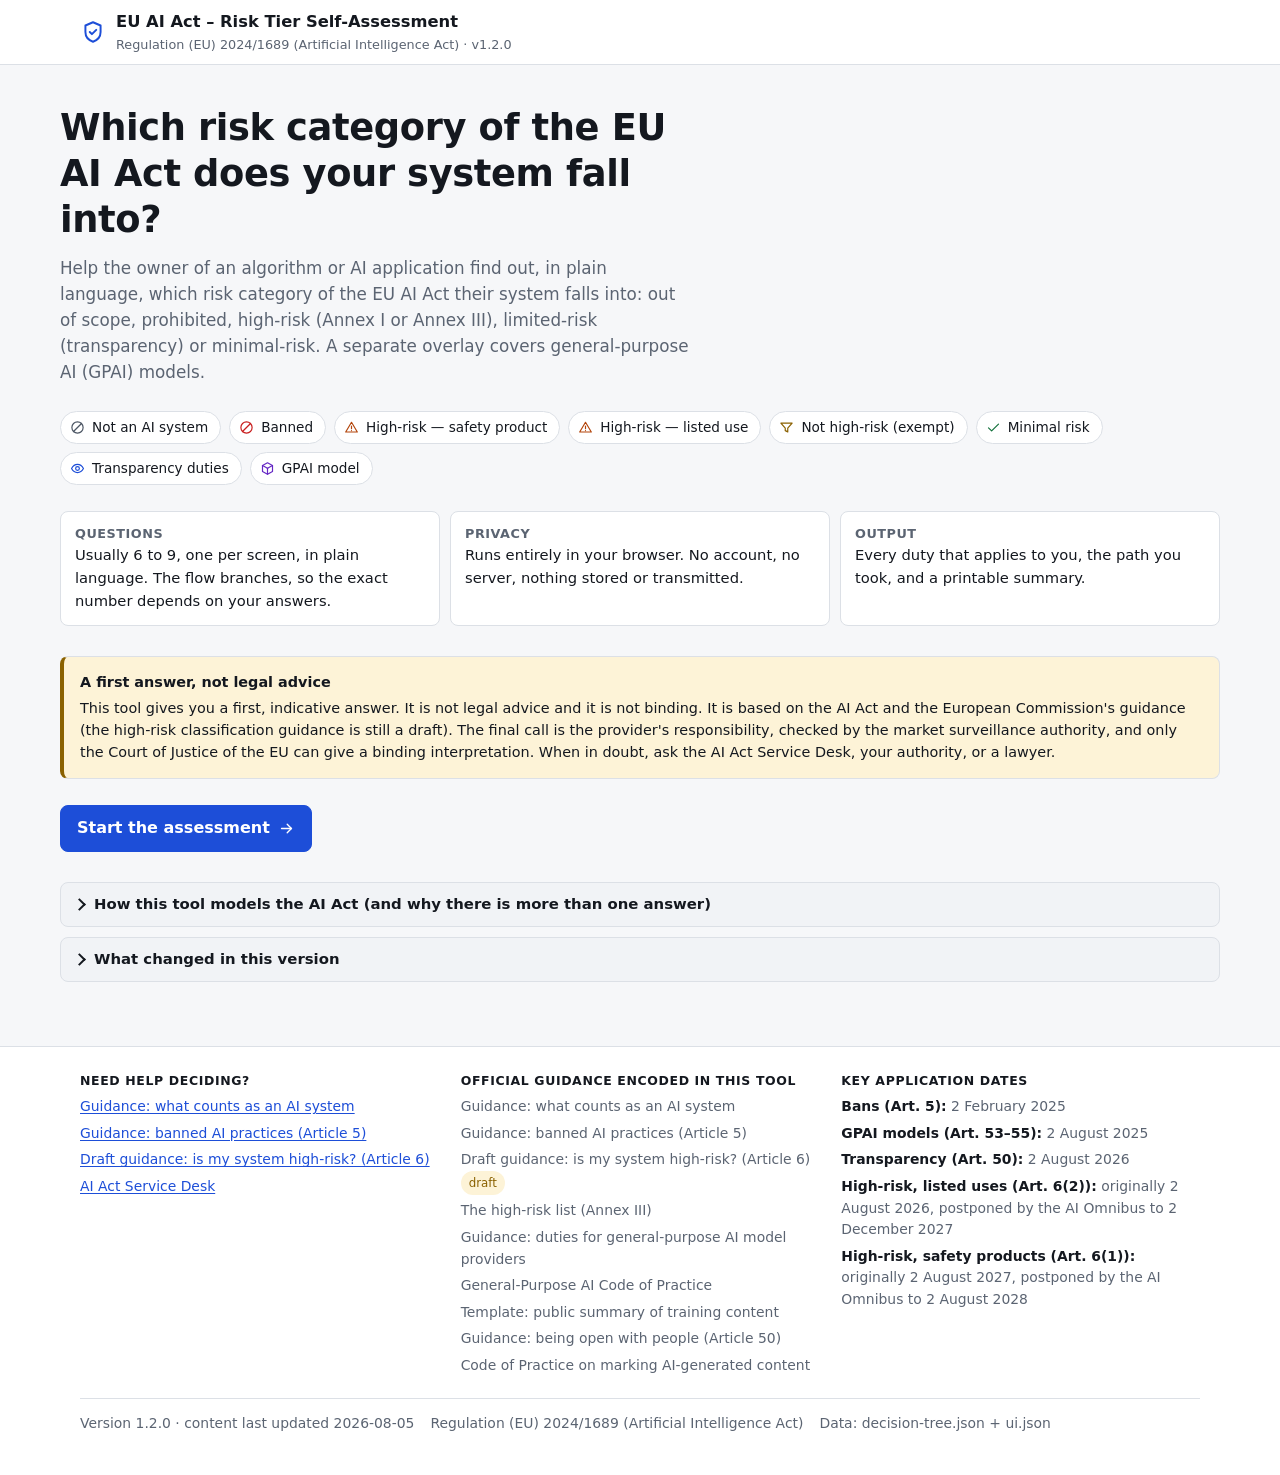
==== commit ff2e268b: "Implement spec v1.2: context step, cross-links, role filtering, plain language decision-tree.json wa" ====
--- a/index.html
+++ b/index.html
@@ -1,6 +1,6 @@
 <meta charset="utf-8">
 <meta name="viewport" content="width=device-width, initial-scale=1">
-<meta name="description" content="Non-binding self-assessment tool: find out which risk category of the EU AI Act (Regulation (EU) 2024/1689) your AI system falls into.">
+<meta name="description" content="Plain-language self-assessment: find out which risk category of the EU AI Act (Regulation (EU) 2024/1689) your AI system falls into, and which duties apply to you.">
 <title>EU AI Act – Risk Tier Self-Assessment</title>
 
 <!--
@@ -8,15 +8,20 @@
   =====================================
   Single self-contained page. No build step, no back-end, no storage, no tracking.
 
-  ALL content and ALL classification logic live in decision-tree.json.
-  This file only renders whatever that file describes.
-
-  Data loading order:
-    1. try fetch("decision-tree.json")  -> used when hosted next to the JSON file
-    2. fall back to the embedded copy in <script id="decision-tree-data"> below
-       (needed when the page is opened directly from disk via file://)
-
-  After editing decision-tree.json, refresh the embedded copy with:
+  TWO DATA FILES, deliberately separate:
+    decision-tree.json  legal content: questions, routing, catalogs, result cards,
+                        guidelines, notes, cross-links. Regenerated from the spec.
+    ui.json             presentation layer: interface strings, the phase stepper,
+                        and per-tier icons / short labels / application dates.
+  Keeping them apart means a fresh decision-tree.json never wipes the interface.
+  If decision-tree.json does contain a "ui" block, its keys win over ui.json.
+
+  Loading order per file:
+    1. ?lang=nl  ->  decision-tree.nl.json / ui.nl.json
+    2. decision-tree.json / ui.json
+    3. the embedded copies below (needed for file:// where fetch is blocked)
+
+  After editing either JSON, refresh the embedded copies with:
       node sync-embedded-json.mjs
 -->
 
@@ -119,16 +124,21 @@
 .brand .s { color: var(--text-muted); font-size: .8rem; }
 
 /* ---------- generic bits ---------- */
+/* default size for any inline icon; component rules below override it */
+.ico { width: 1.05em; height: 1.05em; vertical-align: -.15em; flex: none; }
+
 .chip {
   display: inline-block; font-family: var(--mono); font-size: .74rem;
   padding: 2px 7px; border-radius: 999px;
   background: var(--surface-2); border: 1px solid var(--border);
   color: var(--text-muted);
-  /* article refs can be long ("Art. 3(1); Guidelines on…") – must never force a
-     horizontal scrollbar on narrow screens */
+  /* article refs can be long – must never force a horizontal scrollbar */
   max-width: 100%; overflow-wrap: anywhere;
 }
 .chip.art { background: var(--accent-weak); border-color: transparent; color: var(--accent); }
+.chip.role { background: var(--surface-2); border-color: var(--border); font-family: inherit; }
+.chip.draft { background: var(--c-yellow-bg); color: var(--c-yellow); border-color: transparent; font-family: inherit; }
+.chip.auto { background: var(--c-blue-bg); color: var(--c-blue); border-color: transparent; font-family: inherit; }
 
 button { font: inherit; color: inherit; cursor: pointer; }
 .btn {
@@ -145,7 +155,7 @@
 .btn.ghost { border-color: transparent; background: transparent; color: var(--text-muted); }
 .btn.ghost:hover { background: var(--surface-2); border-color: var(--border); }
 .btn.small { padding: 6px 11px; font-size: .85rem; }
-.btn svg { width: 17px; height: 17px; flex: none; }
+.btn svg { width: 17px; height: 17px; }
 .btn[disabled] { opacity: .5; cursor: not-allowed; }
 
 .card {
@@ -166,11 +176,36 @@
 }
 details.disclosure[open] > summary::before { transform: rotate(45deg); }
 details.disclosure > .body { padding: 0 14px 14px; font-size: .92rem; }
+details.disclosure.legal > .body { font-size: .9rem; }
+details.disclosure.legal blockquote {
+  margin: 0; padding-left: 12px; border-left: 3px solid var(--border-strong);
+  color: var(--text-muted); font-style: italic;
+}
 
 .note {
   border-left: 3px solid var(--border-strong); padding: 8px 0 8px 12px;
   color: var(--text-muted); font-size: .9rem;
 }
+/* info panel used for notes.* (FOSS, provider vs deployer) and cross-link reminders */
+.info-panel {
+  border: 1px solid var(--border); border-left: 4px solid var(--accent);
+  background: var(--surface-2); border-radius: 8px; padding: 12px 14px; font-size: .91rem;
+}
+.info-panel h4 { font-size: .93rem; margin-bottom: 5px; display: flex; align-items: center; gap: 7px; }
+.info-panel h4 .ico { color: var(--accent); }
+.info-panel .refline { margin-top: 7px; }
+.info-panel.reminder { border-left-color: var(--c-yellow); background: var(--c-yellow-bg); }
+.info-panel.reminder h4 .ico { color: var(--c-yellow); }
+
+.guidance { display: flex; flex-wrap: wrap; gap: 8px; }
+.guidance a {
+  display: inline-flex; align-items: center; gap: 6px;
+  font-size: .85rem; padding: 5px 11px; border-radius: 999px;
+  border: 1px solid var(--border); background: var(--surface); text-decoration: none;
+}
+.guidance a:hover { border-color: var(--accent); background: var(--accent-weak); }
+.guidance a .ico { width: 13px; height: 13px; opacity: .75; }
+.guidance .lbl { color: var(--text-muted); font-size: .85rem; align-self: center; }
 
 /* ---------- start screen ---------- */
 #start { padding: 40px 0 64px; }
@@ -194,6 +229,7 @@
 .facts .f { border: 1px solid var(--border); border-radius: 8px; padding: 12px 14px; background: var(--surface); }
 .facts .f b { display: block; font-size: .8rem; text-transform: uppercase; letter-spacing: .04em; color: var(--text-muted); font-weight: 600; }
 .facts .f span { font-size: .92rem; }
+.start-disclosures { display: grid; gap: 10px; margin-top: 30px; }
 
 /* ---------- assessment layout ---------- */
 #app { padding: 22px 0 60px; }
@@ -246,17 +282,30 @@
 .opt {
   display: flex; gap: 11px; align-items: flex-start;
   border: 1px solid var(--border); border-radius: 9px; padding: 12px 14px;
-  background: var(--surface); margin-bottom: 8px; cursor: pointer;
+  background: var(--surface); margin-bottom: 8px;
   transition: border-color var(--motion), background var(--motion);
 }
 .opt:hover { border-color: var(--border-strong); background: var(--surface-2); }
 .opt:has(input:checked) { border-color: var(--accent); background: var(--accent-weak); }
-.opt input { margin: 3px 0 0; width: 17px; height: 17px; flex: none; accent-color: var(--accent); }
-.opt .txt { font-size: .94rem; }
-.opt .txt .lead { font-weight: 550; }
-.opt .txt .detail, .opt .txt .obl { color: var(--text-muted); font-size: .87rem; margin-top: 4px; }
-.opt .txt .obl { color: var(--accent); }
-.opt .refline { display: flex; flex-wrap: wrap; gap: 8px; align-items: baseline; }
+.opt:has(input:disabled) { opacity: .95; background: var(--c-blue-bg); border-color: transparent; }
+.opt > input { margin: 3px 0 0; width: 17px; height: 17px; flex: none; accent-color: var(--accent); }
+.opt .txt { font-size: .94rem; min-width: 0; flex: 1 1 auto; }
+.opt .plain { font-weight: 550; cursor: pointer; display: block; }
+.opt .meta { display: flex; flex-wrap: wrap; gap: 7px; align-items: center; margin-top: 6px; }
+.opt details.exact { margin-top: 7px; }
+.opt details.exact > summary {
+  cursor: pointer; list-style: none; font-size: .82rem; color: var(--text-muted);
+  display: inline-flex; align-items: center; gap: 5px;
+}
+.opt details.exact > summary::-webkit-details-marker { display: none; }
+.opt details.exact > summary::before {
+  content: ""; width: 6px; height: 6px; border-right: 2px solid currentColor;
+  border-bottom: 2px solid currentColor; transform: rotate(-45deg); transition: transform var(--motion);
+}
+.opt details.exact[open] > summary::before { transform: rotate(45deg); }
+.opt details.exact .exact-body { font-size: .87rem; color: var(--text-muted); padding: 7px 0 0 11px; border-left: 2px solid var(--border); margin-top: 6px; display: grid; gap: 6px; }
+.opt .obl { color: var(--accent); font-size: .87rem; margin-top: 5px; display: block; }
+.opt .example { color: var(--text-muted); font-size: .87rem; margin-top: 4px; display: block; font-style: italic; }
 
 .area { border: 1px solid var(--border); border-radius: 9px; margin-bottom: 8px; background: var(--surface); overflow: hidden; }
 .area > summary {
@@ -268,17 +317,17 @@
   margin-left: auto; font-size: .78rem; color: var(--accent);
   background: var(--accent-weak); border-radius: 999px; padding: 2px 9px; font-weight: 600;
 }
-.area > summary .count[hidden] { display: none; }
 .area .inner { padding: 0 14px 12px; }
 .area .cond { font-size: .84rem; color: var(--text-muted); margin-bottom: 10px; font-style: italic; }
 .area.has-sel { border-color: var(--accent); }
 
-.resolved {
+.hint {
   display: flex; gap: 9px; align-items: flex-start;
   border: 1px dashed var(--border-strong); border-radius: 9px;
   padding: 11px 14px; margin-bottom: 18px; font-size: .9rem; background: var(--surface-2);
 }
-.resolved svg { width: 17px; height: 17px; flex: none; margin-top: 2px; color: var(--accent); }
+.hint .ico { width: 17px; height: 17px; margin-top: 2px; color: var(--accent); }
+.hint[hidden] { display: none !important; }
 
 .actions { display: flex; flex-wrap: wrap; gap: 10px; align-items: center; }
 .actions .spacer { flex: 1 1 auto; }
@@ -295,8 +344,20 @@
   width: 22px; height: 22px; border-radius: 50%; flex: none; display: grid; place-items: center;
   border: 1px solid var(--border-strong); font-size: .72rem; color: var(--text-muted); font-family: var(--mono);
 }
+.btn-opt[data-suggested="true"] { border-color: var(--accent); background: var(--accent-weak); }
+.btn-opt[data-suggested="true"] .mark { border-color: var(--accent); color: var(--accent); }
 .btn-opt[data-tone="unsure"] { border-style: dashed; font-weight: 500; color: var(--text-muted); }
 .btn-opt[data-tone="unsure"]:hover { color: var(--text); }
+
+/* context screen */
+.ctx-fields { display: grid; gap: 18px; margin-bottom: 20px; }
+.ctx-field label.lbl { display: block; font-weight: 600; font-size: .95rem; margin-bottom: 6px; }
+.ctx-field select {
+  font: inherit; color: inherit; width: 100%; max-width: 480px;
+  padding: 10px 12px; border-radius: 8px; border: 1px solid var(--border-strong);
+  background: var(--surface);
+}
+.ctx-field .refline { margin-top: 7px; }
 
 /* verdict-so-far panel */
 aside.verdict { position: sticky; top: 88px; }
@@ -338,10 +399,17 @@
 .rcard .summary { font-size: .96rem; }
 .rcard h3.lbl { font-size: .8rem; text-transform: uppercase; letter-spacing: .05em; color: var(--text-muted); margin-bottom: 6px; }
 .rcard ul.obligations { padding-left: 1.15em; display: grid; gap: 5px; font-size: .93rem; }
+.rcard .role-group { margin-bottom: 12px; }
+.rcard .role-group:last-child { margin-bottom: 0; }
+.rcard .role-group > h4 {
+  font-size: .86rem; margin-bottom: 5px; display: flex; align-items: center; gap: 7px;
+}
+.rcard .role-group > h4 .ico { width: 14px; height: 14px; color: var(--text-muted); }
+.rcard .role-note { font-size: .86rem; color: var(--text-muted); margin-top: 8px; display: flex; flex-wrap: wrap; gap: 8px; align-items: center; }
 .rcard .triggered { border: 1px solid var(--border); border-radius: 8px; padding: 12px 14px; background: var(--surface-2); }
-.rcard .triggered ul { padding-left: 1.15em; display: grid; gap: 6px; font-size: .9rem; margin-top: 6px; }
+.rcard .triggered ul { padding-left: 1.15em; display: grid; gap: 8px; font-size: .9rem; margin-top: 6px; }
 .rcard .dates { display: flex; gap: 9px; align-items: flex-start; font-size: .88rem; color: var(--text-muted); }
-.rcard .dates svg { width: 16px; height: 16px; flex: none; margin-top: 3px; }
+.rcard .dates svg { width: 16px; height: 16px; margin-top: 3px; }
 .rcard .refs { display: flex; flex-wrap: wrap; gap: 6px; }
 
 .review-box { border: 1px solid var(--c-yellow); background: var(--c-yellow-bg); border-radius: var(--radius); padding: 16px 18px; margin-bottom: 26px; }
@@ -377,11 +445,13 @@
 .map text { font: 11px system-ui, sans-serif; fill: var(--text-muted); }
 .map .box { fill: var(--surface); stroke: var(--border); stroke-width: 1.5; }
 .map .box.on { stroke: var(--accent); stroke-width: 2.5; fill: var(--accent-weak); }
-.map .box.outcome { stroke-dasharray: 0; }
 .map .lbl { fill: var(--text); font-weight: 550; }
 .map .edge { stroke: var(--border); stroke-width: 1.5; fill: none; }
 .map .edge.on { stroke: var(--accent); stroke-width: 2.5; }
-.map .elabel { font-size: 9.5px; }
+
+.link-list { list-style: none; padding: 0; margin-top: 8px; display: grid; gap: 7px; font-size: .93rem; }
+.link-list a { display: inline-flex; align-items: center; gap: 6px; }
+.link-list .ico { width: 14px; height: 14px; opacity: .7; }
 
 /* ---------- footer ---------- */
 footer.site { border-top: 1px solid var(--border); background: var(--surface); padding: 26px 0 40px; font-size: .87rem; color: var(--text-muted); }
@@ -392,8 +462,6 @@
 
 #databanner { display: none; margin: 16px 0; border: 1px solid var(--c-red); background: var(--c-red-bg); border-radius: 8px; padding: 12px 14px; font-size: .9rem; }
 #databanner ul { margin-top: 6px; }
-
-.print-only { display: none; }
 
 /* ---------- print / PDF ---------- */
 @media print {
@@ -404,11 +472,10 @@
     --c-grey-bg: #fff; --c-red-bg: #fff; --c-orange-bg: #fff; --c-yellow-bg: #fff; --c-green-bg: #fff; --c-blue-bg: #fff; --c-purple-bg: #fff;
   }
   header.site, aside.verdict, .no-print, .stepper, #databanner { display: none !important; }
-  .print-only { display: block; }
   body { background: #fff; font-size: 11.5pt; }
   .wrap { max-width: none; padding: 0; }
   #result { padding: 0; }
-  .card, .rcard, .review-box { box-shadow: none; break-inside: avoid; }
+  .card, .rcard, .review-box, .info-panel { box-shadow: none; break-inside: avoid; }
   .rcard { border: 1px solid #999; border-left: 4px solid #000; }
   details.disclosure > .body, .area .inner { display: block !important; }
   details.disclosure > summary::before { display: none; }
@@ -423,326 +490,343 @@
   "meta": {
     "id": "ai-act-tier-assessment",
     "title": "EU AI Act – Risk Tier Self-Assessment",
-    "version": "1.0.0",
+    "version": "1.2.0",
     "language": "en",
-    "lastUpdated": "2026-08-04",
+    "lastUpdated": "2026-08-05",
+    "changelog": [
+      "1.2.0 – Plain-language rewrite of every question, explainer and answer. The exact wording of the law now lives in a collapsible 'In the words of the law' panel (node.legalText) and each checklist item keeps its exact legal phrasing on expand (item.label) beside a plain summary (item.plain). Added an explicit 'I'm not sure' answer on judgement-heavy questions that routes conservatively and records a review flag.",
+      "1.1.0 – Added cross-links, official guideline links + examples, FOSS exemption note, provider/deployer obligation split, optional context step.",
+      "1.0.0 – Initial decision tree."
+    ],
     "regulation": "Regulation (EU) 2024/1689 (Artificial Intelligence Act)",
-    "purpose": "Help a provider or deployer of an algorithm or AI application determine which risk category of the EU AI Act their system falls into: out of scope, prohibited, high-risk (Annex I or Annex III), limited-risk (transparency), or minimal-risk. A separate overlay determines general-purpose AI (GPAI) model obligations.",
-    "disclaimer": "This tool provides non-binding, indicative guidance only. It is based on the AI Act and the Commission's draft classification guidelines (stakeholder-consultation drafts, not yet final). It is not legal advice. The final classification is the responsibility of the provider, supervised by the competent market surveillance authority. Only the Court of Justice of the European Union can give an authoritative interpretation of the AI Act. In case of doubt, consult the AI Act Service Desk, your competent authority, or qualified legal counsel.",
-    "sources": [
-      "Regulation (EU) 2024/1689 (AI Act), Articles 3, 5, 6, 7, 50, 51, 53, 55; Annexes I, III",
-      "Commission Guidelines on the definition of an artificial intelligence system, C(2025) 5053",
-      "Draft Commission guidelines on the classification of high-risk AI systems under Article 6 (general principles; Annex I; Annex III), stakeholder-consultation drafts 2026",
-      "Annex III overview: https://artificialintelligenceact.eu/annex/3/"
-    ],
+    "purpose": "Help the owner of an algorithm or AI application find out, in plain language, which risk category of the EU AI Act their system falls into: out of scope, prohibited, high-risk (Annex I or Annex III), limited-risk (transparency) or minimal-risk. A separate overlay covers general-purpose AI (GPAI) models.",
+    "disclaimer": "This tool gives you a first, indicative answer. It is not legal advice and it is not binding. It is based on the AI Act and the European Commission's guidance (the high-risk classification guidance is still a draft). The final call is the provider's responsibility, checked by the market surveillance authority, and only the Court of Justice of the EU can give a binding interpretation. When in doubt, ask the AI Act Service Desk, your authority, or a lawyer.",
+    "languageStyle": {
+      "note": "Every screen has three layers. Show them in this priority: (1) the plain-language question + explainer (node.text, node.explainer) — always visible; (2) an 'In the words of the law' collapsible holding the exact/near-verbatim regulation wording (node.legalText) — collapsed by default; (3) an 'Examples / how to decide' collapsible holding node.help (likelyYes / likelyNo) — collapsed by default. Checklist items follow the same idea: item.plain is the visible line, item.label + item.ref are the exact wording shown on expand.",
+      "tone": "Warm, direct, second person ('your system'). Short sentences. Avoid article numbers in the main text; keep them in the legalText panel and the small reference chips."
+    },
     "keyDates": {
       "prohibitions_apply": "2025-02-02",
       "gpai_rules_apply": "2025-08-02",
+      "transparency_apply": "2026-08-02",
       "annex_iii_highrisk_apply": "originally 2026-08-02, postponed by the AI Omnibus to 2027-12-02",
       "annex_i_highrisk_apply": "originally 2027-08-02, postponed by the AI Omnibus to 2028-08-02"
-    },
-    "links": [
-      { "label": "AI Act Service Desk / Single Information Platform", "url": "https://digital-strategy.ec.europa.eu/en/policies/ai-act-service-desk" },
-      { "label": "Full text of Regulation (EU) 2024/1689 (EUR-Lex)", "url": "https://eur-lex.europa.eu/eli/reg/2024/1689/oj" },
-      { "label": "Annex III overview", "url": "https://artificialintelligenceact.eu/annex/3/" }
-    ],
-    "uncertaintyPolicy": "Where a question is judgement-heavy, an 'I am not sure' answer is available. It always routes to the more conservative (higher-risk) branch and records a point for expert review, which is listed on the result screen."
+    }
   },
 
+  "guidelines": {
+    "note": "Official European Commission guidance. Surface the relevant link(s) on each question and result card. The high-risk classification guidance is still a draft (stakeholder consultation).",
+    "ai_system_definition": {
+      "title": "Guidance: what counts as an AI system",
+      "url": "https://digital-strategy.ec.europa.eu/en/library/commission-publishes-guidelines-ai-system-definition-facilitate-first-ai-acts-rules-application",
+      "status": "final"
+    },
+    "prohibited_practices": {
+      "title": "Guidance: banned AI practices (Article 5)",
+      "url": "https://digital-strategy.ec.europa.eu/en/library/commission-publishes-guidelines-prohibited-artificial-intelligence-ai-practices-defined-ai-act",
+      "status": "final"
+    },
+    "high_risk_classification": {
+      "title": "Draft guidance: is my system high-risk? (Article 6)",
+      "url": "https://digital-strategy.ec.europa.eu/en/policies/regulatory-framework-ai",
+      "status": "draft (stakeholder consultation)"
+    },
+    "annex_iii_reference": {
+      "title": "The high-risk list (Annex III)",
+      "url": "https://artificialintelligenceact.eu/annex/3/",
+      "status": "reference"
+    },
+    "gpai_scope": {
+      "title": "Guidance: duties for general-purpose AI model providers",
+      "url": "https://digital-strategy.ec.europa.eu/en/library/guidelines-scope-obligations-providers-general-purpose-ai-models-under-ai-act",
+      "status": "final"
+    },
+    "gpai_code_of_practice": {
+      "title": "General-Purpose AI Code of Practice",
+      "url": "https://digital-strategy.ec.europa.eu/en/policies/contents-code-gpai",
+      "status": "final"
+    },
+    "gpai_training_summary_template": {
+      "title": "Template: public summary of training content",
+      "url": "https://digital-strategy.ec.europa.eu/en/library/explanatory-notice-and-template-public-summary-training-content-general-purpose-ai-models",
+      "status": "final"
+    },
+    "transparency": {
+      "title": "Guidance: being open with people (Article 50)",
+      "url": "https://digital-strategy.ec.europa.eu/en/library/guidelines-transparency-obligations-providers-and-deployers-ai-systems",
+      "status": "final"
+    },
+    "transparency_code_of_practice": {
+      "title": "Code of Practice on marking AI-generated content",
+      "url": "https://digital-strategy.ec.europa.eu/en/policies/code-practice-ai-generated-content",
+      "status": "final"
+    }
+  },
+
+  "notes": {
+    "fossExemption": {
+      "title": "A note if your system is open-source",
+      "articleRef": "Art. 2(12); Art. 53(2); Recitals 102-104",
+      "body": "If your AI system is released under a free and open-source licence, the AI Act mostly leaves it alone. But there's an important catch: this free pass does NOT apply if the system is high-risk, banned, or one of the systems that must be transparent with people. In those three cases the rules apply even to open-source. Separately, open-source general-purpose models get a lighter documentation load, except when the model is a very powerful 'systemic-risk' one. Even then, an open-source model still needs a copyright policy and a public summary of its training data.",
+      "howToShow": "Show as an info note on the minimal-risk and GPAI result cards, and whenever the user says the system is open-source. Never let 'open-source' downgrade a banned, high-risk or transparency result: show the note but keep the category."
+    },
+    "providerVsDeployer": {
+      "title": "Who has to do what: makers vs users",
+      "articleRef": "Art. 3(3), 3(4); Art. 16, 22-27; Art. 25; Art. 50",
+      "body": "The duties depend on your role. A 'provider' builds the system (or model) and puts it on the market under its own name. A 'deployer' uses the system in its own work. Most of the heavy duties (building it safely, documentation, the conformity check) fall on the provider. Deployers have a shorter list: use it as instructed, keep a human in the loop, monitor it, and in some cases run a fundamental-rights impact check. Watch out: if a user rebrands a system, changes it substantially, or uses it for a new purpose that makes it high-risk, that user legally becomes a provider.",
+      "howToShow": "Use the role context flag to show the relevant obligations first, with a 'show all roles' toggle."
+    }
+  },
+
   "resultModel": {
-    "description": "The assessment does not produce a single leaf. It produces a compiled PROFILE with up to three independent dimensions, because a system can carry more than one status at once (e.g. a high-risk system that is also subject to transparency duties, built on a GPAI model). The implementer must accumulate flags across the flow and render all applicable result cards.",
+    "description": "The assessment produces a compiled PROFILE, not a single leaf: a system can carry several statuses at once. Accumulate flags and render all applicable result cards, filtered by role, with the FOSS note where relevant, and a 'worth double-checking' box listing any review flags.",
     "dimensions": {
-      "primaryTier": "One of: out_of_scope | prohibited | high_risk_annex_i | high_risk_annex_iii | not_high_risk_filtered | minimal_risk. Determined by the SPINE module.",
-      "transparency": "Boolean + list of triggered Article 50 obligations. Determined by the TRANSPARENCY module. Cumulative with any tier except out_of_scope and prohibited.",
-      "gpai": "One of: none | gpai_model | gpai_model_systemic. Determined by the GPAI module. Independent of the system tier."
+      "primaryTier": "out_of_scope | prohibited | high_risk_annex_i | high_risk_annex_iii | not_high_risk_filtered | minimal_risk. Set by the SPINE.",
+      "transparency": "List of triggered Art. 50 items (some auto-derived). Cumulative with any tier except out_of_scope and prohibited.",
+      "gpai": "none | gpai_model | gpai_model_systemic. Independent of the system tier.",
+      "role": "provider | deployer | both | unknown. Only filters which obligations are shown.",
+      "fossLicence": "yes | no | unknown. Only surfaces the FOSS note.",
+      "reviewFlags": "Array of { node, note } collected whenever the user chose an 'I'm not sure' answer. Rendered as a 'Worth double-checking with an expert' box on the result screen. Does not change the tier."
     },
     "shortCircuits": [
-      "If primaryTier = out_of_scope, stop. Do not run transparency or GPAI modules.",
-      "If primaryTier = prohibited, stop the tier spine. The system may not be placed on the market or used. Still worth noting GPAI status if relevant, but the transparency overlay is moot."
+      "out_of_scope: stop. Do not run transparency or GPAI.",
+      "prohibited: stop the tier spine (banned overrides everything, including open-source). Still note GPAI if relevant; transparency is moot."
     ]
   },
 
-  "moduleOrder": ["SPINE", "TRANSPARENCY", "GPAI", "RESULT"],
-
-  "phases": [
-    { "id": "scope", "label": "Scope & prohibitions", "shortLabel": "Scope", "module": "SPINE", "nodes": ["S0_ai_system", "S1_prohibited"] },
-    { "id": "tier", "label": "Risk tier", "shortLabel": "Tier", "module": "SPINE", "nodes": ["S2_annex_i_product", "S3_annex_i_tpca", "S4_annex_iii_area", "S5_profiling", "S6_filter"] },
-    { "id": "transparency", "label": "Transparency", "shortLabel": "Transp.", "module": "TRANSPARENCY", "nodes": ["T0_transparency"] },
-    { "id": "gpai", "label": "GPAI", "shortLabel": "GPAI", "module": "GPAI", "nodes": ["G0_gpai", "G1_systemic"] }
-  ],
-
-  "ui": {
-    "_comment": "Every string the interface renders itself (buttons, headings, labels). Translating the tool = copying this file and translating meta, nodes, outcomes, catalog and this ui block. No code changes needed. {placeholders} are filled in by the interface.",
-    "chrome.restart": "Start over",
-    "chrome.dataSource": "Data: {source}",
-    "chrome.versionLine": "Version {version} · content last updated {date}",
-    "start.headline": "Which risk category of the EU AI Act does your system fall into?",
-    "start.legendLabel": "Possible outcomes",
-    "start.fact1.label": "Questions",
-    "start.fact1.text": "Typically 5–8, one per screen. The flow branches, so the exact number depends on your answers.",
-    "start.fact2.label": "Privacy",
-    "start.fact2.text": "Runs entirely in your browser. No account, no server, nothing stored or transmitted.",
-    "start.fact3.label": "Output",
-    "start.fact3.text": "All applicable result cards, the path you took, and a printable summary.",
-    "start.disclaimerLabel": "Not legal advice",
-    "start.button": "Start the assessment",
-    "start.modelSummary": "How this tool models the AI Act (and why there is more than one answer)",
-    "start.shortCircuitsLabel": "Short-circuits",
-    "progress.label": "Progress",
-    "progress.state.current": "current step",
-    "progress.state.done": "completed",
-    "progress.state.skipped": "not applicable",
-    "progress.state.upcoming": "upcoming",
-    "progress.mobile": "Phase {n} of {total}: {label}",
-    "verdict.title": "Your verdict so far",
-    "verdict.empty": "Answer the first question and your classification will start to take shape here.",
-    "verdict.isAiSystem": "Is an AI system",
-    "verdict.notAiSystem": "Not an AI system",
-    "verdict.aiSystemUnclear": "AI-system status unclear",
-    "verdict.conservativeSub": "continued conservatively",
-    "verdict.prohibitedFound": "Prohibited practice found",
-    "verdict.noProhibited": "No prohibited practice",
-    "verdict.assessingTier": "Assessing the risk tier…",
-    "verdict.minimalSub": "no mandatory obligations",
-    "verdict.transparencyAdded": "Transparency obligations added ({n})",
-    "verdict.noTransparency": "No Article 50 transparency situation",
-    "verdict.notGpai": "Not a GPAI model provider",
-    "verdict.reviewPoints.one": "1 point for expert review",
-    "verdict.reviewPoints.many": "{n} points for expert review",
-    "verdict.reviewSub": "shown in the result",
-    "question.helpSummary": "Examples / how to decide",
-    "question.likelyYes": "Points to “yes”",
-    "question.likelyNo": "Points to “no”",
-    "question.referenceSummary": "Reference list — {ref}",
-    "question.sectionA": "Section A — New Legislative Framework",
-    "question.sectionB": "Section B — other (mostly transport)",
-    "question.annexIIINotes": "How to read Annex III (important limitations)",
-    "question.checklistLegend": "{ref} — tick everything that applies",
-    "question.annexIIILegend": "{ref} — expand an area and tick every matching use case",
-    "question.overrides": "Overrides:",
-    "question.area": "Area {n}",
-    "question.selectedCount": "{n} selected",
-    "question.countsAs": "This counts as:",
-    "question.answerSubFirst": "Answer the question above to continue.",
-    "question.continue": "Continue",
-    "question.back": "Back",
-    "question.obligationPrefix": "Obligation:",
-    "result.heading.fallback": "Result",
-    "result.kicker.primary": "Primary risk tier",
-    "result.kicker.transparency": "Cumulative overlay",
-    "result.kicker.gpai": "Model-level overlay",
-    "result.subtitle.one": "1 applicable result card. A system can carry a risk tier, transparency duties and a GPAI model status at the same time.",
-    "result.subtitle.many": "{n} applicable result cards. A system can carry a risk tier, transparency duties and a GPAI model status at the same time.",
-    "result.print": "Print / save as PDF",
-    "result.download": "Download summary (.md)",
-    "result.backToQuestion": "Back to the last question",
-    "result.triggered": "Triggered in your case",
-    "result.obligationsLabel": "What this means in practice",
-    "result.applicationDate": "Application date —",
-    "result.reviewTitle.one": "1 point to have reviewed by an expert",
-    "result.reviewTitle.many": "{n} points to have reviewed by an expert",
-    "result.reviewIntro": "You answered “I'm not sure” below. Each time, the assessment took the more conservative (higher-risk) route, so the result above may be stricter than necessary — or, if the underlying facts differ, wrong.",
-    "result.pathTitle": "The path you took",
-    "result.pathIntro": "This trail is the auditable record of the assessment. In the filtered case it is the starting point for the Article 6(4) documentation duty.",
-    "result.pathResultLabel": "Result",
-    "result.editAnswer": "Edit this answer",
-    "result.flagged": "flagged for review",
-    "result.mapSummary": "Show the decision map, with your path highlighted",
-    "result.mapCaption": "Highlighted boxes and lines are the path you took. Overlay questions (transparency, GPAI) always run; they do not change the tier.",
-    "result.mapAria": "Decision map of the assessment with the path taken highlighted",
-    "result.nextTitle": "What this means, and what to do next",
-    "result.nextSteps": [
-      "Treat this as a triage result: it tells you which part of the AI Act to read, not whether you comply.",
-      "Write down your reasoning per question — the trail above is a starting point. For the Article 6(3) filter this documentation is a legal duty (Art. 6(4)).",
-      "Re-run the assessment whenever the intended purpose, the deployment context or the model changes.",
-      "For borderline calls — the Article 3(1) inference test, the Annex I safety-component test, the Article 6(3) filter — get expert or legal review.",
-      "Consult the AI Act Service Desk or your national competent authority."
-    ],
-    "result.draftNote": "Version {version} · content last updated {date} · based on {regulation} and the Commission's draft classification guidelines (stakeholder-consultation versions). Application dates reflect the AI Omnibus postponements and are indicative and subject to change.",
-    "footer.help": "Need help deciding?",
-    "footer.sources": "Sources encoded in this tool",
-    "footer.dates": "Key application dates",
-    "footer.date.prohibitions_apply": "Prohibitions (Art. 5)",
-    "footer.date.gpai_rules_apply": "GPAI models (Art. 53–55)",
-    "footer.date.annex_iii_highrisk_apply": "High-risk, Annex III (Art. 6(2))",
-    "footer.date.annex_i_highrisk_apply": "High-risk, Annex I (Art. 6(1))",
-    "footer.date.transparency": "Transparency (Art. 50): 2 August 2026",
-    "export.filename": "ai-act-assessment",
-    "export.title": "{title} — result",
-    "export.outcome": "Outcome",
-    "export.toolVersion": "Tool version",
-    "export.regulation": "Regulation",
-    "export.generated": "Generated",
-    "export.generatedNote": "local browser time",
-    "export.cardsTitle": "Result cards",
-    "export.legalRefs": "Legal references",
-    "export.reviewTitle": "Points for expert review",
-    "export.trailTitle": "Answer trail",
-    "export.answer": "Answer",
-    "export.selected": "Selected",
-    "export.flagged": "Flagged for expert review",
-    "export.disclaimerTitle": "Disclaimer",
-    "export.sourcesTitle": "Sources",
-    "error.contract": "decision-tree.json does not match the expected contract:",
-    "error.externalIgnored": "The external decision-tree.json was ignored (validation failed) — using the embedded copy:",
-    "source.external": "{file} (loaded from the server)",
-    "source.embedded": "embedded copy of decision-tree.json",
-    "source.embeddedFallback": "embedded copy (the external decision-tree.json failed validation)"
+  "moduleOrder": ["CONTEXT", "SPINE", "TRANSPARENCY", "GPAI", "RESULT"],
+
+  "crossLinks": {
+    "description": "Links that let the tool ask fewer questions and stay consistent. The implementer MUST apply these.",
+    "rules": [
+      {
+        "id": "biometrics-to-transparency",
+        "when": "The user selects 'biometric categorisation' (1(b)) or 'emotion recognition' (1(c)) at S4.",
+        "then": "Automatically add the Art. 50(3) 'tell people they are exposed to it' duty. At T0, show that item pre-ticked and locked, with a 'we worked this out from your earlier answer' tag. Don't ask it again.",
+        "refs": ["Annex III(1)(b)", "Annex III(1)(c)", "Art. 50(3)"]
+      },
+      {
+        "id": "biometrics-emotion-prohibition-reminder",
+        "when": "Emotion recognition or biometric categorisation is in play.",
+        "then": "Remind the user these can be BANNED rather than high-risk: reading emotions at work or school (Art. 5(1)(f)), and sorting people by sensitive traits (Art. 5(1)(g)). Already screened at S1; show a reminder so a banned system isn't mislabelled as merely high-risk.",
+        "refs": ["Art. 5(1)(f)", "Art. 5(1)(g)"]
+      },
+      {
+        "id": "deepfake-implies-synthetic",
+        "when": "The user ticks 'deep fakes' (50(4)) at T0.",
+        "then": "Point out that deep fakes are AI-generated content, so the 'mark it as AI-made' duty (50(2), on the provider) probably also applies. Suggest, don't force.",
+        "refs": ["Art. 50(2)", "Art. 50(4)"]
+      }
+    ]
   },
 
   "nodes": {
     "S0_ai_system": {
       "module": "SPINE",
       "type": "question",
-      "text": "Does your system qualify as an 'AI system' under the AI Act?",
-      "explainer": "Article 3(1) defines an AI system as a machine-based system that (a) is designed to operate with varying levels of autonomy, (b) may show adaptiveness after deployment, and (c) for explicit or implicit objectives, INFERS from the input it receives how to generate outputs such as predictions, content, recommendations or decisions that can influence physical or virtual environments. The key element is 'inference': the system derives outputs from data using techniques such as machine learning or knowledge/logic-based approaches, rather than executing only rules defined solely by natural persons.",
+      "text": "Is your system an artificial intelligence tool?",
+      "explainer": "An artificial intelligence tool is a computer-based system that: can work with some degree of independence; may adapt after it has been put into use; and uses the information it receives to work out how to produce results, such as predictions, content, recommendations or decisions that can affect the physical or digital world. The crucial feature is inference: the system analyses data and derives an output from it, for example through machine learning or logic-based methods. It does more than simply follow a fixed set of rules written entirely by humans.",
+      "legalText": {
+        "articleRef": "Art. 3(1)",
+        "text": "'AI system' means a machine-based system that is designed to operate with varying levels of autonomy and that may exhibit adaptiveness after deployment, and that, for explicit or implicit objectives, infers, from the input it receives, how to generate outputs such as predictions, content, recommendations, or decisions that can influence physical or virtual environments."
+      },
       "help": {
         "likelyYes": [
-          "Uses machine learning (supervised, unsupervised, reinforcement, deep learning)",
-          "Uses knowledge- or logic-based inference, expert systems, or search/optimisation that infers solutions",
-          "Generates content, predictions, recommendations or decisions from data with some autonomy"
+          "It uses machine learning (it was trained on data)",
+          "It reasons with knowledge or logic rules to work things out, or searches for/optimises solutions",
+          "It produces content, predictions, recommendations or decisions from data, with some independence"
         ],
         "likelyNo": [
-          "Systems for improving mathematical optimisation only, or that merely speed up classical methods",
-          "Basic data processing following rules defined solely by natural persons (e.g. a spreadsheet with fixed formulas, a static database query)",
-          "Systems based on classical heuristics with no learning/inference",
-          "Simple prediction using a single basic statistical rule"
+          "It just speeds up a maths calculation or a classic method",
+          "It only follows fixed formulas or rules a person wrote (like a spreadsheet or a simple database query)",
+          "It's a simple rule-of-thumb or a single basic statistical rule, with no learning"
         ]
       },
-      "articleRef": "Art. 3(1); Guidelines on the definition of an AI system (C(2025) 5053)",
+      "articleRef": "Art. 3(1)",
+      "guidelineLinks": ["ai_system_definition"],
       "options": [
-        { "label": "Yes – it meets the Article 3(1) definition", "value": "yes", "next": "S1_prohibited" },
-        { "label": "No – it only executes rules defined solely by natural persons", "value": "no", "next": "OUT_OF_SCOPE" },
-        { "label": "I'm not sure whether it 'infers'", "value": "unsure", "next": "S1_prohibited", "uncertain": true, "reviewNote": "Whether the system 'infers' outputs within the meaning of Art. 3(1) was not established. The assessment continued on the assumption that it is an AI system. Verify against the Commission Guidelines on the definition of an AI system (C(2025) 5053)." }
+        { "label": "Yes, it is an artificial intelligence tool", "value": "yes", "next": "C0_context" },
+        { "label": "No, it only runs pre-written code / fixed rules", "value": "no", "next": "OUT_OF_SCOPE" },
+        { "label": "I'm not sure whether it 'infers'", "value": "unsure", "next": "C0_context", "flagsReview": true, "reviewNote": "Whether your system 'infers' (rather than just following fixed rules) decides if the AI Act applies at all. Check the AI-system definition guidance or ask an expert." }
       ]
+    },
+
+    "C0_context": {
+      "module": "CONTEXT",
+      "type": "context",
+      "optional": true,
+      "text": "First, a little about you (optional)",
+      "explainer": "This won't change your result. It just lets us show the duties that actually apply to you, and the right note if your system is open-source. Feel free to skip it.",
+      "guidelineLinks": ["providerVsDeployer", "fossExemption"],
+      "fields": [
+        {
+          "id": "role",
+          "label": "What's your role with this system?",
+          "articleRef": "Art. 3(3), 3(4); Art. 25",
+          "setsFlag": "role",
+          "options": [
+            { "label": "I build it / put it on the market (provider)", "value": "provider" },
+            { "label": "I use it in my organisation (deployer)", "value": "deployer" },
+            { "label": "Both", "value": "both" },
+            { "label": "Not sure / skip", "value": "unknown" }
+          ]
+        },
+        {
+          "id": "fossLicence",
+          "label": "Is it released under a free and open-source licence?",
+          "articleRef": "Art. 2(12); Art. 53(2)",
+          "setsFlag": "fossLicence",
+          "options": [
+            { "label": "Yes", "value": "yes" },
+            { "label": "No", "value": "no" },
+            { "label": "Not sure / skip", "value": "unknown" }
+          ]
+        }
+      ],
+      "next": "S1_prohibited"
     },
 
     "S1_prohibited": {
       "module": "SPINE",
       "type": "question",
-      "text": "Does the system's intended purpose or use match any PROHIBITED practice under Article 5?",
-      "explainer": "Article 5 bans certain AI practices outright (unacceptable risk). If any of the practices below applies, the system is prohibited regardless of anything else. Review each listed practice.",
+      "text": "Does your system do any of the things the AI Act bans outright?",
+      "explainer": "A small number of AI uses are banned in the EU because they're considered too harmful. Have a quick look through the list. If your system does any of them, it's banned, whatever else is true. Two to watch: reading people's emotions at work or school, and sorting people by sensitive traits (like race or beliefs), are usually banned rather than just 'high-risk'.",
+      "legalText": {
+        "articleRef": "Art. 5",
+        "text": "Article 5 prohibits, among others: manipulative or deceptive techniques and exploitation of vulnerabilities that cause significant harm; social scoring; predicting crime based solely on profiling; untargeted scraping of facial images; emotion recognition in the workplace and education; biometric categorisation inferring sensitive attributes; and real-time remote biometric identification in public spaces for law enforcement (with narrow exceptions)."
+      },
       "articleRef": "Art. 5",
+      "guidelineLinks": ["prohibited_practices"],
       "checklist": "prohibitedPractices",
-      "multiSelect": true,
-      "selectionRule": "anySelected",
       "options": [
-        { "label": "Yes – at least one prohibited practice applies", "value": "yes", "next": "PROHIBITED" },
-        { "label": "No – none of these apply", "value": "no", "next": "S2_annex_i_product" }
+        { "label": "Yes, at least one of these applies", "value": "yes", "next": "PROHIBITED" },
+        { "label": "No, none of these apply", "value": "no", "next": "S2_annex_i_product" }
       ]
     },
 
     "S2_annex_i_product": {
       "module": "SPINE",
       "type": "question",
-      "text": "Is the AI system itself a product, OR a safety component of a product, covered by one of the Union harmonisation laws listed in Annex I?",
-      "explainer": "Article 6(1) – first cumulative condition. Annex I lists EU product-safety legislation (e.g. machinery, toys, lifts, medical devices, in-vitro diagnostics, radio equipment, pressure equipment, PPE, cableways, gas appliances, and the automotive, aviation, rail and marine sectors). A 'safety component' (Art. 3(14)) is a component whose failure/malfunction endangers health and safety, OR that fulfils a safety function. Comfort/efficiency/optimisation functions are generally NOT safety functions, but a system can still be a safety component if its failure would endanger health or safety.",
+      "text": "Is your system part of a physical product that already has EU safety rules?",
+      "explainer": "Some products, like machines, medical devices, toys, cars or lifts, must already meet EU safety law before they can be sold. This route applies if your AI is one of those products, or is a part that keeps it safe (a 'safety component', meaning something whose failure could hurt people, or that does a safety job). Features that only improve comfort, efficiency or convenience usually don't count.",
+      "legalText": {
+        "articleRef": "Art. 6(1); Art. 3(14); Annex I",
+        "text": "An AI system is high-risk under Article 6(1) where it is itself a product, or is intended to be used as a safety component of a product, covered by the Union harmonisation legislation listed in Annex I. 'Safety component' (Art. 3(14)) means a component which fulfils a safety function for that product, or the failure or malfunctioning of which endangers the health and safety of persons or property."
+      },
       "help": {
         "likelyYes": [
-          "The AI is (or is embedded in) a regulated product like a medical device, machine, vehicle, lift, toy, radio equipment",
-          "The AI performs a safety function (e.g. detects human presence and triggers a safe stop; prevents collisions)",
-          "Failure/malfunction of the AI could endanger persons or property (e.g. lane assistance, lift door control)"
+          "Your AI is, or sits inside, a regulated product (medical device, machine, vehicle, lift, toy, radio equipment)",
+          "It does a safety job (spots a person and triggers a safe stop; prevents a collision)",
+          "If it failed, someone could get hurt (lane-keeping, lift-door control)"
         ],
         "likelyNo": [
-          "The AI only optimises comfort, efficiency, performance or convenience and its failure would cause only inconvenience/cost (e.g. a smart thermostat learning routines, music recommendation in a connected toy, yield forecasting)",
-          "The product is not covered by any Annex I legislation at all"
+          "It only improves comfort, efficiency or convenience, and a failure would just be annoying or costly",
+          "The product isn't covered by any EU product-safety law"
         ]
       },
-      "articleRef": "Art. 6(1); Art. 3(14); Annex I",
+      "articleRef": "Art. 6(1); Annex I",
+      "guidelineLinks": ["high_risk_classification"],
       "reference": "annexI_legislation",
       "options": [
-        { "label": "Yes – covered by Annex I legislation (as product or safety component)", "value": "yes", "next": "S3_annex_i_tpca" },
+        { "label": "Yes, it's a regulated product or a safety part of one", "value": "yes", "next": "S3_annex_i_tpca" },
         { "label": "No", "value": "no", "next": "S4_annex_iii_area" },
-        { "label": "I'm not sure (e.g. unclear whether it is a safety component)", "value": "unsure", "next": "S3_annex_i_tpca", "uncertain": true, "reviewNote": "It was not established whether the system is a product or a safety component under Annex I legislation (Art. 3(14) test). The assessment continued on the assumption that it is. Have the applicable product legislation and the safety-component test reviewed." }
+        { "label": "I'm not sure", "value": "unsure", "next": "S3_annex_i_tpca", "flagsReview": true, "reviewNote": "Whether your AI is a regulated product or a safety component can be technical. We've kept you on the product-safety route so you also see the next question; confirm with the relevant product legislation or an expert." }
       ]
     },
 
     "S3_annex_i_tpca": {
       "module": "SPINE",
       "type": "question",
-      "text": "Is that product (or the AI system itself, if it is the product) required to undergo a THIRD-PARTY conformity assessment under the relevant Annex I legislation?",
-      "explainer": "Article 6(1) – second cumulative condition. Both conditions must be met. Third-party conformity assessment means a notified body must be involved (conformity assessment modules other than internal-control-only module A). If the product only requires self-assessment (internal control), it is NOT high-risk under Article 6(1).",
+      "text": "Does that product need to be checked by an independent body before it's sold?",
+      "explainer": "For your AI to be high-risk on this route, an outside body (a 'notified body') has to be involved in approving the product, not just your own company. If you're allowed to sign it off yourself, this route does not make it high-risk.",
+      "legalText": {
+        "articleRef": "Art. 6(1)(b)",
+        "text": "The second cumulative condition of Article 6(1): the product whose safety component is the AI system, or the AI system itself as a product, is required to undergo a third-party conformity assessment with a view to the placing on the market or putting into service of that product pursuant to the Annex I legislation."
+      },
       "help": {
-        "likelyYes": [
-          "The applicable legislation requires involvement of a notified body (e.g. certain medical devices, many machinery categories of higher risk)"
-        ],
-        "likelyNo": [
-          "The product can be self-certified via internal control (module A) only"
-        ]
+        "likelyYes": ["The product law requires a notified body (e.g. many medical devices, higher-risk machinery)"],
+        "likelyNo": ["You can self-certify with internal checks only"]
       },
-      "articleRef": "Art. 6(1)(b); Decision 768/2008/EC (conformity assessment modules)",
+      "articleRef": "Art. 6(1)(b)",
+      "guidelineLinks": ["high_risk_classification"],
       "options": [
-        { "label": "Yes – third-party conformity assessment is required", "value": "yes", "next": "HIGH_RISK_ANNEX_I" },
-        { "label": "No – only self-assessment / internal control", "value": "no", "next": "S4_annex_iii_area" },
-        { "label": "I'm not sure which conformity-assessment route applies", "value": "unsure", "next": "HIGH_RISK_ANNEX_I", "uncertain": true, "reviewNote": "The applicable conformity-assessment route under the Annex I legislation was not established. The assessment assumed a third-party assessment is required (the higher-risk reading). Check the conformity-assessment modules in the relevant product legislation." }
+        { "label": "Yes, an independent body must check it", "value": "yes", "next": "HIGH_RISK_ANNEX_I" },
+        { "label": "No, we're allowed to self-certify", "value": "no", "next": "S4_annex_iii_area" },
+        { "label": "I'm not sure", "value": "unsure", "next": "S4_annex_iii_area", "flagsReview": true, "reviewNote": "If an independent ('notified') body must approve the product, your AI is high-risk on the product-safety route. Check the specific product legislation to be sure." }
       ]
     },
 
     "S4_annex_iii_area": {
       "module": "SPINE",
       "type": "question",
-      "text": "Does the intended purpose of the system fall within any of the specific use cases listed under the eight Annex III areas?",
-      "explainer": "Article 6(2). Annex III lists eight areas, but ONLY the specific use cases listed under each area count. Select every use case that matches the system's intended purpose. Many use cases apply only where the system evaluates NATURAL PERSONS (not only legal persons/companies), and some law-enforcement/migration/justice cases apply only to public authorities or those acting on their behalf, and only in so far as the use is permitted under Union or national law.",
+      "text": "Is your system used for one of the sensitive purposes on the AI Act's high-risk list?",
+      "explainer": "The AI Act singles out certain uses, across eight areas, as high-risk because they can seriously affect people's lives. The areas cover things like hiring and managing staff, credit and insurance, education, essential services, law enforcement, migration, and justice and elections. Only the specific uses listed under each area count, not the whole area. Tick anything that matches what your system is actually meant to do. Many only apply when the system assesses people, not just companies.",
+      "legalText": {
+        "articleRef": "Art. 6(2); Annex III",
+        "text": "AI systems referred to in Annex III shall be considered high-risk. Annex III lists eight areas (biometrics; critical infrastructure; education and vocational training; employment and workers' management; access to essential private and public services; law enforcement; migration, asylum and border control; administration of justice and democratic processes) and, under each, an exhaustive list of specific use cases."
+      },
       "articleRef": "Art. 6(2); Annex III",
+      "guidelineLinks": ["high_risk_classification", "annex_iii_reference"],
       "reference": "annexIII",
-      "multiSelect": true,
-      "selectionRule": "anySelected",
       "options": [
-        { "label": "Yes – it matches at least one Annex III use case", "value": "yes", "next": "S5_profiling" },
-        { "label": "No – it does not match any listed use case", "value": "no", "next": "T0_transparency" }
+        { "label": "Yes, it matches at least one listed use", "value": "yes", "next": "S5_profiling" },
+        { "label": "No, none of these match", "value": "no", "next": "T0_transparency" },
+        { "label": "I'm not sure", "value": "unsure", "next": "S5_profiling", "flagsReview": true, "reviewNote": "If you're unsure whether your use is on the high-risk list, we've treated it as possibly high-risk so you see the rest of the checks. Compare your exact purpose against the Annex III list or ask an expert." }
       ]
     },
 
     "S5_profiling": {
       "module": "SPINE",
       "type": "question",
-      "text": "Does the system perform PROFILING of natural persons?",
-      "explainer": "Third sub-paragraph of Article 6(3): an Annex III system that performs profiling of natural persons is ALWAYS high-risk and can never use the Article 6(3) filter exemption. 'Profiling' has the GDPR meaning (Art. 4(4) GDPR / Art. 3(4) LED / Art. 3(5) EUDPR): any automated processing of personal data to evaluate personal aspects of a natural person, in particular to analyse or predict performance at work, economic situation, health, preferences, interests, reliability, behaviour, location or movements.",
-      "articleRef": "Art. 6(3) third sub-para; Art. 4(4) GDPR",
+      "text": "Does your system build a profile of individual people?",
+      "explainer": "'Profiling' means automatically analysing someone's personal data to evaluate or predict things about them, for example their performance at work, health, finances, interests, reliability, behaviour, or where they are and where they go. If your system does this, the AI Act always treats it as high-risk, and the exemptions on the next screen can't be used.",
+      "legalText": {
+        "articleRef": "Art. 6(3), third sub-paragraph; Art. 4(4) GDPR",
+        "text": "An AI system referred to in Annex III shall always be considered high-risk where it performs profiling of natural persons. 'Profiling' (Art. 4(4) GDPR) means any form of automated processing of personal data to evaluate certain personal aspects relating to a natural person, in particular to analyse or predict aspects concerning performance at work, economic situation, health, personal preferences, interests, reliability, behaviour, location or movements."
+      },
+      "articleRef": "Art. 6(3); Art. 4(4) GDPR",
+      "guidelineLinks": ["high_risk_classification"],
       "options": [
-        { "label": "Yes – it profiles natural persons", "value": "yes", "next": "HIGH_RISK_ANNEX_III" },
-        { "label": "No", "value": "no", "next": "S6_filter" }
+        { "label": "Yes, it profiles people", "value": "yes", "next": "HIGH_RISK_ANNEX_III" },
+        { "label": "No", "value": "no", "next": "S6_filter" },
+        { "label": "I'm not sure", "value": "unsure", "next": "S6_filter", "flagsReview": true, "reviewNote": "If it turns out your system profiles people, it is automatically high-risk and the exemptions don't apply. We've let you check the exemptions, but confirm the profiling question carefully." }
       ]
     },
 
     "S6_filter": {
       "module": "SPINE",
       "type": "question",
-      "text": "Does the system meet at least ONE of the four Article 6(3) 'filter' conditions AND not materially influence the outcome of decision-making?",
-      "explainer": "Article 6(3) lets a provider treat an Annex III system as NOT high-risk if it does not pose a significant risk of harm because it meets at least one of four exhaustive-but-alternative conditions (below). The overriding test is that the system must NOT materially influence the outcome of decision-making. The conditions are interpreted narrowly. NOTE: the filter does NOT apply if the system is part of a complex/agentic configuration whose combined outputs materially influence a decision in a high-risk use case, nor to Article 6(1)/Annex I systems.",
-      "articleRef": "Art. 6(3)(a)-(d); Recital 53",
+      "text": "Could your system be exempt because it only plays a limited, supporting role?",
+      "explainer": "Even if your use is on the high-risk list, it might not count as high-risk if it only does a narrow, supporting job and doesn't really affect the final decision. You qualify only if at least one of the situations on this screen fits your system AND it doesn't meaningfully sway the outcome. These are read strictly. This escape hatch does not apply if your system profiles people, or if it's part of a bigger setup that together does affect decisions.",
+      "legalText": {
+        "articleRef": "Art. 6(3)(a)-(d); Recital 53",
+        "text": "By way of derogation, an Annex III system is not high-risk where it does not pose a significant risk of harm, including by not materially influencing the outcome of decision making, because it: (a) performs a narrow procedural task; (b) improves the result of a previously completed human activity; (c) detects decision-making patterns or deviations and is not meant to replace or influence the previously completed human assessment without proper human review; or (d) performs a preparatory task to a relevant assessment."
+      },
+      "articleRef": "Art. 6(3)(a)-(d)",
+      "guidelineLinks": ["high_risk_classification"],
       "checklist": "filterConditions",
-      "multiSelect": true,
-      "selectionRule": "anySelectedAndSubNo",
-      "subQuestion": {
-        "id": "material_influence",
-        "text": "Does the system materially influence the outcome of decision-making?",
-        "explainer": "This is the overriding test in the opening words of Article 6(3). Even if one of the four conditions above is met, the exemption is unavailable when the system materially influences the outcome — including where it is part of a complex or agentic configuration whose joint outputs do.",
-        "articleRef": "Art. 6(3), opening words",
-        "options": [
-          { "label": "No – it does not materially influence the outcome", "value": "no" },
-          { "label": "Yes – it does materially influence the outcome", "value": "yes" },
-          { "label": "I'm not sure", "value": "unsure", "uncertain": true, "reviewNote": "It was not established whether the system materially influences the outcome of decision-making. The assessment treated the system as high-risk (the conservative reading). The Article 6(3) filter is interpreted narrowly; have this point reviewed before relying on the exemption." }
-        ]
-      },
       "options": [
-        { "label": "Yes – one condition is met and the system does not materially influence the outcome", "value": "yes", "next": "NOT_HIGH_RISK_FILTERED" },
-        { "label": "No – none of the conditions applies, or it does materially influence the outcome", "value": "no", "next": "HIGH_RISK_ANNEX_III" }
+        { "label": "Yes, one of these fits and it doesn't drive the decision", "value": "yes", "next": "NOT_HIGH_RISK_FILTERED" },
+        { "label": "No, none really fits (or it does affect the outcome)", "value": "no", "next": "HIGH_RISK_ANNEX_III" },
+        { "label": "I'm not sure", "value": "unsure", "next": "HIGH_RISK_ANNEX_III", "flagsReview": true, "reviewNote": "You can only rely on this exemption if you can clearly show and document that one of the conditions fits. If you're not sure, it's safer to treat the system as high-risk for now." }
       ]
     },
 
     "T0_transparency": {
       "module": "TRANSPARENCY",
       "type": "question",
-      "text": "Do any Article 50 TRANSPARENCY situations apply to the system?",
-      "explainer": "Article 50 imposes transparency duties that are CUMULATIVE with any risk tier (they can apply to a high-risk system, a minimal-risk system, or a system that is not high-risk after the filter). Select all that apply. If at least one applies, the system carries limited-risk transparency obligations. If none applies and the system is not high-risk, it is minimal-risk.",
+      "text": "Does your system need to be open with people in any of these ways?",
+      "explainer": "Some AI systems have to be upfront about what they are, whatever their risk level. These duties stack on top of your category. Tick anything that applies. Anything we already worked out from your earlier answers is ticked for you and locked. If none applies and your system isn't high-risk, it's minimal-risk.",
+      "legalText": {
+        "articleRef": "Art. 50",
+        "text": "Article 50 sets transparency obligations: informing people when they interact with an AI system; marking AI-generated or manipulated audio, image, video and text in a machine-readable way; informing people exposed to emotion-recognition or biometric-categorisation systems; and disclosing deep fakes and AI-generated text published to inform the public on matters of public interest."
+      },
       "articleRef": "Art. 50",
+      "guidelineLinks": ["transparency", "transparency_code_of_practice"],
       "checklist": "transparencyTriggers",
-      "multiSelect": true,
-      "selectionRule": "anySelected",
+      "prefillFrom": "crossLinks:biometrics-to-transparency",
       "options": [
-        { "label": "Yes – at least one Article 50 situation applies", "value": "yes", "next": "G0_gpai" },
-        { "label": "No", "value": "no", "next": "G0_gpai" }
+        { "label": "Continue", "value": "continue", "next": "G0_gpai" }
       ],
       "setsFlag": "transparency"
     },
@@ -750,208 +834,219 @@
     "G0_gpai": {
       "module": "GPAI",
       "type": "question",
-      "text": "Are you the provider of a GENERAL-PURPOSE AI MODEL (a foundation model)?",
-      "explainer": "This is a separate, model-level classification (independent of the system tier). Article 3(63): a GPAI model displays significant generality, is trained on a large amount of data using self-supervision at scale, and can competently perform a wide range of distinct tasks, regardless of how it is placed on the market (it can be integrated into many downstream systems). Typical examples: large language models and other large generative models. If you only USE or fine-tune a third party's model into a specific application, the GPAI-model obligations sit with the original model provider (though substantial modification can transfer them).",
+      "text": "Did you build a general-purpose ('foundation') AI model?",
+      "explainer": "This is a separate question about the model itself, not how it's used. A general-purpose model is a large model, trained on huge amounts of data, that can handle many different tasks, like a large language model or a big image generator. If you only use or fine-tune someone else's model to build your app, these duties usually sit with the maker of the original model, unless you change it substantially.",
+      "legalText": {
+        "articleRef": "Art. 3(63); Art. 53",
+        "text": "'General-purpose AI model' means an AI model, including where trained with a large amount of data using self-supervision at scale, that displays significant generality and is capable of competently performing a wide range of distinct tasks regardless of the way the model is placed on the market, and that can be integrated into a variety of downstream systems or applications."
+      },
+      "help": {
+        "likelyYes": [
+          "You trained a large model that works across many tasks (a language model, a big image/audio/video model)",
+          "You put a foundation model out there for others to build on"
+        ],
+        "likelyNo": [
+          "Your model does one specific job only",
+          "You just call or fine-tune someone else's model without changing it much"
+        ]
+      },
       "articleRef": "Art. 3(63); Art. 53",
+      "guidelineLinks": ["gpai_scope", "gpai_code_of_practice"],
       "options": [
-        { "label": "Yes – I provide a general-purpose AI model", "value": "yes", "next": "G1_systemic" },
-        { "label": "No – it is a specific-purpose system, or I only deploy someone else's model", "value": "no", "next": "RESULT" }
+        { "label": "Yes, I provide a general-purpose model", "value": "yes", "next": "G1_systemic" },
+        { "label": "No, it's a specific-purpose system, or I use someone else's model", "value": "no", "next": "RESULT" },
+        { "label": "I'm not sure", "value": "unsure", "next": "RESULT", "flagsReview": true, "reviewNote": "You might be a general-purpose AI model provider, which carries its own duties. Check the 'duties for GPAI model providers' guidance to be sure." }
       ]
     },
 
     "G1_systemic": {
       "module": "GPAI",
       "type": "question",
-      "text": "Does the GPAI model have SYSTEMIC RISK?",
-      "explainer": "Article 51: a GPAI model has systemic risk if it has high-impact capabilities. This is presumed when the cumulative compute used for training is greater than 10^25 floating-point operations (FLOP), or when the Commission designates it as such. Systemic-risk models carry additional obligations under Article 55 (model evaluations, adversarial testing, systemic-risk assessment and mitigation, serious-incident reporting, cybersecurity).",
+      "text": "Is your model one of the most powerful, 'systemic-risk' models?",
+      "explainer": "The most capable general-purpose models carry extra duties. Yours is presumed to be in this group if training it used more than 10^25 FLOP of computing power (a very high bar that only the largest models reach today), or if the Commission has formally designated it. Most models are not in this group.",
+      "legalText": {
+        "articleRef": "Art. 51; Art. 55",
+        "text": "A general-purpose AI model has systemic risk if it has high-impact capabilities (presumed where the cumulative amount of computation used for its training exceeds 10^25 floating point operations) or is designated as such by the Commission. Such models are subject to the additional obligations in Article 55."
+      },
+      "help": {
+        "likelyYes": ["Training used more than 10^25 FLOP", "The Commission has designated your model"],
+        "likelyNo": ["Training was well below that bar and there's no designation"]
+      },
       "articleRef": "Art. 51; Art. 55",
+      "guidelineLinks": ["gpai_scope", "gpai_code_of_practice"],
       "options": [
-        { "label": "Yes – >10^25 FLOP training compute or designated by the Commission", "value": "yes", "next": "RESULT", "setsGpai": "gpai_model_systemic" },
-        { "label": "No", "value": "no", "next": "RESULT", "setsGpai": "gpai_model" }
+        { "label": "Yes (over the 10^25 FLOP bar, or designated)", "value": "yes", "next": "RESULT", "setsGpai": "gpai_model_systemic" },
+        { "label": "No / it's a smaller model", "value": "no", "next": "RESULT", "setsGpai": "gpai_model" },
+        { "label": "I'm not sure", "value": "unsure", "next": "RESULT", "setsGpai": "gpai_model", "flagsReview": true, "reviewNote": "The systemic-risk bar is very high, so most models are below it. If your training compute was anywhere near 10^25 FLOP, check the GPAI guidance, as the extra duties are significant." }
       ]
     },
 
     "RESULT": {
       "module": "RESULT",
       "type": "result",
-      "text": "Compile and display all applicable result cards from the accumulated flags (primaryTier + transparency + gpai)."
+      "text": "Show all applicable result cards from the flags (primary tier + transparency + GPAI), with obligations filtered by role, the FOSS note where relevant, and a 'worth double-checking' box listing any review flags."
     }
   },
 
   "outcomes": {
     "OUT_OF_SCOPE": {
-      "shortTitle": "Not an AI system",
       "tier": "out_of_scope",
       "color": "grey",
-      "icon": "circle-slash",
-      "applicationDate": "Not applicable – the AI Act does not apply.",
-      "title": "Not an AI system – outside the AI Act",
-      "summary": "Your system does not meet the Article 3(1) definition of an AI system, so the AI Act does not apply to it. Note that other EU law (e.g. GDPR, product-safety, consumer-protection law) may still apply.",
+      "title": "Not an AI system, so the AI Act doesn't apply",
+      "summary": "Your system doesn't meet the AI Act's definition of an AI system, so this law doesn't apply to it. Keep in mind that other rules (like data-protection, product-safety or consumer law) still might.",
       "obligations": [],
-      "legalRefs": ["Art. 3(1)"]
+      "legalRefs": ["Art. 3(1)"],
+      "guidelineLinks": ["ai_system_definition"]
     },
     "PROHIBITED": {
-      "shortTitle": "Prohibited",
       "tier": "prohibited",
       "color": "red",
-      "icon": "ban",
-      "applicationDate": "Already in force: the prohibitions apply since 2 February 2025.",
-      "title": "Prohibited – unacceptable risk",
-      "summary": "The system falls under an Article 5 prohibited practice. It may not be placed on the market, put into service, or used in the EU. These prohibitions have applied since 2 February 2025.",
-      "obligations": ["Do not place on the market / put into service / use.", "Redesign to remove the prohibited practice, or abandon."],
-      "legalRefs": ["Art. 5"]
+      "title": "Banned: this use isn't allowed in the EU",
+      "summary": "Your system matches one of the AI Act's banned practices. It can't be sold, put into service or used in the EU. These bans have applied since 2 February 2025. Being open-source does not change this.",
+      "obligations": [
+        { "role": "both", "text": "Don't put it on the market, put it into service, or use it in the EU." },
+        { "role": "provider", "text": "Redesign it to remove the banned practice, or drop it." }
+      ],
+      "legalRefs": ["Art. 5"],
+      "guidelineLinks": ["prohibited_practices"]
     },
     "HIGH_RISK_ANNEX_I": {
-      "shortTitle": "High-risk — Annex I",
       "tier": "high_risk_annex_i",
       "color": "orange",
-      "icon": "warning",
-      "applicationDate": "Indicative: originally 2 August 2027, postponed by the AI Omnibus to 2 August 2028. Subject to change.",
-      "title": "High-risk – Article 6(1) / Annex I (regulated product)",
-      "summary": "The system is (or is a safety component of) a product covered by Annex I harmonisation legislation AND that product must undergo third-party conformity assessment. It is high-risk under Article 6(1).",
+      "title": "High-risk: it's a regulated safety product",
+      "summary": "Your AI is (or is a safety part of) a product that must meet EU safety law and be checked by an independent body. That makes it high-risk. These duties are due to start on 2 August 2028 (postponed by the AI Omnibus).",
       "obligations": [
-        "Comply with the Chapter III, Section 2 requirements for high-risk AI systems (risk management, data governance, technical documentation, record-keeping, transparency to deployers, human oversight, accuracy/robustness/cybersecurity).",
-        "Conformity assessment is carried out under the relevant Annex I legislation (integrated with the product's existing procedure).",
-        "Provider obligations under Art. 16 et seq.; deployer obligations under Art. 26.",
-        "Application date for these Article 6(1) obligations: postponed by the AI Omnibus to 2 August 2028."
+        { "role": "provider", "text": "Meet the core high-risk requirements: manage risks, use good-quality data, keep technical documentation and logs, be transparent with users, keep a human in the loop, and make it accurate, robust and secure (Art. 9-15)." },
+        { "role": "provider", "text": "Run a quality-management system, pass the conformity check (folded into the product's existing process), sign the EU declaration of conformity and put on the CE mark (Art. 16, 17, 43, 47, 48)." },
+        { "role": "provider", "text": "Keep watching it after launch, report serious incidents, fix problems, and cooperate with authorities (Art. 20, 21, 72, 73)." },
+        { "role": "deployer", "text": "Use it as instructed, keep human oversight, feed it suitable data, and pause and report it if something goes wrong (Art. 26)." },
+        { "role": "deployer", "text": "Tell affected people where required. If you rebrand it, change it substantially, or use it for a new purpose, you may legally become the provider (Art. 25)." }
       ],
-      "legalRefs": ["Art. 6(1)", "Art. 8-15", "Annex I"]
+      "legalRefs": ["Art. 6(1)", "Art. 8-15", "Art. 16-27", "Annex I"],
+      "guidelineLinks": ["high_risk_classification"]
     },
     "HIGH_RISK_ANNEX_III": {
-      "shortTitle": "High-risk — Annex III",
       "tier": "high_risk_annex_iii",
       "color": "orange",
-      "icon": "warning",
-      "applicationDate": "Indicative: originally 2 August 2026, postponed by the AI Omnibus to 2 December 2027. Subject to change.",
-      "title": "High-risk – Article 6(2) / Annex III (listed use case)",
-      "summary": "The system's intended purpose falls within a listed Annex III use case and it is not exempted (it profiles natural persons, or it does not meet any Article 6(3) filter condition / materially influences the outcome). It is high-risk under Article 6(2).",
+      "title": "High-risk: a sensitive, listed use",
+      "summary": "Your system is used for one of the sensitive purposes on the high-risk list and doesn't qualify for an exemption (either it profiles people, or it doesn't fit the limited-role exemption / it does affect the outcome). That makes it high-risk. These duties are due to start on 2 December 2027 (postponed by the AI Omnibus).",
       "obligations": [
-        "Comply with the Chapter III, Section 2 requirements for high-risk AI systems (risk management, data governance, technical documentation, logging, transparency, human oversight, accuracy/robustness/cybersecurity).",
-        "Provider obligations (Art. 16 et seq.), including registration in the EU database (Art. 49) and drawing up an EU declaration of conformity + CE marking.",
-        "Deployer obligations (Art. 26), and a fundamental-rights impact assessment where Art. 27 applies.",
-        "Application date for Article 6(2) obligations: postponed by the AI Omnibus to 2 December 2027."
+        { "role": "provider", "text": "Meet the core high-risk requirements: manage risks, use good-quality data, keep technical documentation and logs, be transparent with users, keep a human in the loop, and make it accurate, robust and secure (Art. 9-15)." },
+        { "role": "provider", "text": "Run a quality-management system, pass the conformity check, sign the EU declaration of conformity, put on the CE mark, and register the system in the EU database before launch (Art. 16, 17, 43, 47, 48, 49)." },
+        { "role": "provider", "text": "Keep watching it after launch, report serious incidents, fix problems, and cooperate with authorities (Art. 20, 21, 72, 73)." },
+        { "role": "deployer", "text": "Use it as instructed, assign trained people to oversee it, feed it suitable and representative data, and pause and report serious incidents (Art. 26)." },
+        { "role": "deployer", "text": "Tell affected people where required. Some deployers (public bodies, providers of public services, and the credit and life/health-insurance uses) must also run a fundamental-rights impact check (Art. 27)." },
+        { "role": "deployer", "text": "If you rebrand it, change it substantially, or use it for a new purpose, you may legally become the provider (Art. 25)." }
       ],
-      "legalRefs": ["Art. 6(2)", "Art. 8-15", "Annex III"]
+      "legalRefs": ["Art. 6(2)", "Art. 8-15", "Art. 16-27", "Art. 49", "Annex III"],
+      "guidelineLinks": ["high_risk_classification", "annex_iii_reference"]
     },
     "NOT_HIGH_RISK_FILTERED": {
-      "shortTitle": "Not high-risk (filtered)",
       "tier": "not_high_risk_filtered",
       "color": "yellow",
-      "icon": "filter",
-      "applicationDate": "Indicative: the Article 6(4) documentation and Article 49(2) registration duties follow the Annex III timeline, postponed by the AI Omnibus to 2 December 2027. Subject to change.",
-      "title": "Not high-risk – Article 6(3) filter applies",
-      "summary": "The system's purpose is within an Annex III use case, but it qualifies for the Article 6(3) exemption because it meets a filter condition, does not perform profiling, and does not materially influence decision-making. It is therefore NOT classified as high-risk.",
+      "title": "Not high-risk: the limited-role exemption fits",
+      "summary": "Your use is on the high-risk list, but it qualifies for the exemption: it only plays a limited, supporting role, it doesn't profile people, and it doesn't sway the decision. So it's not treated as high-risk. You may still have transparency duties (see below).",
       "obligations": [
-        "Document the assessment demonstrating the exemption BEFORE placing on the market / putting into service (Art. 6(4)).",
-        "Register the system in the EU database as a non-high-risk Annex III system (Art. 49(2)).",
-        "Make the assessment available to competent authorities on request.",
-        "Re-assess if the intended purpose changes: a change could make it high-risk.",
-        "Transparency obligations under Article 50 may still apply (see the transparency result)."
+        { "role": "provider", "text": "Write down the assessment that shows why the exemption fits, before you launch (Art. 6(4))." },
+        { "role": "provider", "text": "Register the system in the EU database as a non-high-risk listed system, and show the assessment to authorities on request (Art. 49(2))." },
+        { "role": "provider", "text": "Re-check if the purpose changes: a change could make it high-risk." },
+        { "role": "deployer", "text": "No high-risk duties, but note that using it for a new purpose can make you the provider (Art. 25). Any transparency duties still apply." }
       ],
-      "legalRefs": ["Art. 6(3)", "Art. 6(4)", "Art. 49(2)"]
+      "legalRefs": ["Art. 6(3)", "Art. 6(4)", "Art. 49(2)"],
+      "guidelineLinks": ["high_risk_classification"]
     },
     "MINIMAL_RISK": {
-      "shortTitle": "Minimal risk",
       "tier": "minimal_risk",
       "color": "green",
-      "icon": "check",
-      "applicationDate": "No mandatory obligations, so no application date.",
-      "title": "Minimal risk – no mandatory AI Act obligations",
-      "summary": "The system is not prohibited, not high-risk, and no Article 50 transparency situation applies. It falls in the minimal-risk category, which carries no mandatory obligations under the AI Act.",
+      "title": "Minimal risk: no mandatory AI Act duties",
+      "summary": "Your system isn't banned, isn't high-risk, and doesn't trigger the transparency rules. It's in the minimal-risk group, with no obligations under the AI Act. If it's open-source, the open-source exemption confirms it's outside the Act too (see the note).",
       "obligations": [
-        "No mandatory AI Act obligations.",
-        "Voluntary codes of conduct are encouraged (Art. 95).",
-        "Other EU law (GDPR, consumer, product-safety) may still apply.",
-        "Re-assess if the intended purpose changes."
+        { "role": "both", "text": "No mandatory AI Act duties. Voluntary codes of conduct are encouraged (Art. 95)." },
+        { "role": "both", "text": "Other rules (data-protection, consumer, product-safety) may still apply. Re-check if the purpose changes." }
       ],
-      "legalRefs": ["Art. 95"]
+      "legalRefs": ["Art. 95", "Art. 2(12)"],
+      "guidelineLinks": [],
+      "showNotes": ["fossExemption"]
     },
     "TRANSPARENCY": {
-      "shortTitle": "Transparency duties",
       "tier": "transparency",
       "color": "blue",
-      "icon": "eye",
-      "applicationDate": "2 August 2026.",
-      "title": "Transparency obligations (limited risk) – Article 50",
-      "summary": "One or more Article 50 situations apply. These transparency duties are CUMULATIVE: they apply on top of the system's risk tier (they can accompany a high-risk, filtered, or minimal-risk classification).",
+      "title": "Be transparent with people (limited-risk duties)",
+      "summary": "One or more transparency situations apply. These stack on top of your main category (they can go with a high-risk, exempt, or minimal-risk result). Being open-source does not remove them. They start on 2 August 2026. Exactly what you must do depends on which items were triggered and on your role.",
       "obligations": [
-        "Inform natural persons when they interact with an AI system, unless obvious (Art. 50(1)).",
-        "Mark AI-generated/manipulated audio, image, video or text as artificial in a machine-readable way (Art. 50(2)).",
-        "Deployers of emotion-recognition or biometric-categorisation systems must inform exposed persons (Art. 50(3)).",
-        "Deployers must disclose deep fakes and AI-generated text published to inform the public on matters of public interest (Art. 50(4)).",
-        "Application date: 2 August 2026."
+        { "role": "provider", "text": "If people chat with your AI, make sure they're told it's an AI, unless that's obvious." },
+        { "role": "provider", "text": "Mark AI-made or AI-edited audio, images, video and text so machines can detect it." },
+        { "role": "deployer", "text": "If you run an emotion-recognition or people-categorising system, tell the people it's used on." },
+        { "role": "deployer", "text": "If you publish deep fakes, or AI-written text on matters of public interest, say clearly that it's AI-made (with narrow exceptions)." }
       ],
-      "legalRefs": ["Art. 50"]
+      "legalRefs": ["Art. 50"],
+      "guidelineLinks": ["transparency", "transparency_code_of_practice"]
     },
     "GPAI_MODEL": {
-      "shortTitle": "GPAI model",
       "tier": "gpai_model",
       "color": "purple",
-      "icon": "cube",
-      "applicationDate": "Already in force since 2 August 2025. Models placed on the market before that date: comply by 2 August 2027.",
-      "title": "General-purpose AI model (no systemic risk) – Article 53",
-      "summary": "You provide a GPAI model without systemic risk. Model-level obligations apply in addition to any system-level classification.",
+      "title": "You provide a general-purpose AI model",
+      "summary": "You provide a general-purpose model that isn't in the 'systemic-risk' group. These model-level duties are on top of anything about how the model is used. They started on 2 August 2025 (for models already out before then: comply by 2 August 2027).",
       "obligations": [
-        "Draw up and keep technical documentation of the model (Annex XI).",
-        "Provide information and documentation to downstream providers who integrate the model (Annex XII).",
-        "Put in place a policy to comply with EU copyright law.",
-        "Publish a sufficiently detailed summary of the training content (using the AI Office template).",
-        "Some documentation duties are relaxed for models released under a free and open-source licence (unless they have systemic risk).",
-        "Application date: 2 August 2025 (existing models on the market before that date: comply by 2 August 2027)."
+        { "role": "provider", "text": "Keep up-to-date technical documentation of the model." },
+        { "role": "provider", "text": "Give the people who build on your model the information they need." },
+        { "role": "provider", "text": "Have a policy to respect EU copyright law (applies even if open-source)." },
+        { "role": "provider", "text": "Publish a good-enough summary of what the model was trained on, using the official template (applies even if open-source)." }
       ],
-      "legalRefs": ["Art. 53", "Annexes XI, XII"]
+      "legalRefs": ["Art. 53", "Art. 2(12)", "Annexes XI, XII"],
+      "guidelineLinks": ["gpai_scope", "gpai_code_of_practice", "gpai_training_summary_template"],
+      "showNotes": ["fossExemption"]
     },
     "GPAI_MODEL_SYSTEMIC": {
-      "shortTitle": "GPAI model with systemic risk",
       "tier": "gpai_model_systemic",
       "color": "purple",
-      "icon": "cube",
-      "applicationDate": "Already in force since 2 August 2025. Models placed on the market before that date: comply by 2 August 2027.",
-      "title": "GPAI model with systemic risk – Articles 53 + 55",
-      "summary": "You provide a GPAI model with systemic risk (high-impact capabilities, presumed above 10^25 FLOP training compute, or designated by the Commission). All Article 53 obligations apply PLUS the Article 55 systemic-risk obligations.",
+      "title": "You provide a powerful 'systemic-risk' model",
+      "summary": "You provide a general-purpose model powerful enough to count as systemic-risk (over the 10^25 FLOP bar, or designated by the Commission). All the standard model duties apply, plus extra ones. The open-source lightening does not apply to systemic-risk models. Duties started on 2 August 2025 (existing models: 2 August 2027).",
       "obligations": [
-        "All Article 53 obligations (documentation, downstream info, copyright policy, training-content summary).",
-        "Perform model evaluation, including adversarial testing (red-teaming).",
-        "Assess and mitigate systemic risks at Union level.",
-        "Track, document and report serious incidents to the AI Office and, as relevant, national authorities.",
-        "Ensure an adequate level of cybersecurity for the model and its physical infrastructure.",
-        "Notify the Commission when the model meets the systemic-risk threshold.",
-        "Application date: 2 August 2025 (existing models: comply by 2 August 2027)."
+        { "role": "provider", "text": "All the standard model duties (documentation, info for downstream builders, copyright policy, training-data summary)." },
+        { "role": "provider", "text": "Test the model hard, including adversarial 'red-team' testing." },
+        { "role": "provider", "text": "Find and reduce the big-picture ('systemic') risks it could pose across the EU." },
+        { "role": "provider", "text": "Track and report serious incidents to the AI Office and national authorities." },
+        { "role": "provider", "text": "Keep the model and its infrastructure well secured." },
+        { "role": "provider", "text": "Tell the Commission once the model crosses the systemic-risk bar." }
       ],
-      "legalRefs": ["Art. 51", "Art. 53", "Art. 55"]
+      "legalRefs": ["Art. 51", "Art. 52", "Art. 53", "Art. 55"],
+      "guidelineLinks": ["gpai_scope", "gpai_code_of_practice", "gpai_training_summary_template"]
     }
   },
 
   "catalog": {
     "prohibitedPractices": {
       "articleRef": "Art. 5",
-      "note": "If the intended purpose matches any of these, the system is prohibited. See the Commission Guidelines on prohibited AI practices for detail.",
+      "guideline": "prohibited_practices",
+      "note": "If your system does any of these, it's banned. Each line is in plain words; the exact legal wording and article is shown on expand.",
       "items": [
-        { "id": "5-1-a", "ref": "Art. 5(1)(a)", "label": "Subliminal, purposefully manipulative or deceptive techniques that materially distort behaviour and cause (or are likely to cause) significant harm." },
-        { "id": "5-1-b", "ref": "Art. 5(1)(b)", "label": "Exploiting vulnerabilities due to age, disability, or a specific social or economic situation, to materially distort behaviour and cause significant harm." },
-        { "id": "5-1-c", "ref": "Art. 5(1)(c)", "label": "Social scoring: evaluating/classifying persons over time based on social behaviour or personal characteristics, leading to detrimental or unfavourable treatment that is unjustified or disproportionate." },
-        { "id": "5-1-d", "ref": "Art. 5(1)(d)", "label": "Predicting the risk of a person committing a criminal offence based solely on profiling or personality traits (with a narrow exception for supporting human assessment based on objective, verifiable facts linked to criminal activity)." },
-        { "id": "5-1-e", "ref": "Art. 5(1)(e)", "label": "Creating/expanding facial-recognition databases through untargeted scraping of facial images from the internet or CCTV." },
-        { "id": "5-1-f", "ref": "Art. 5(1)(f)", "label": "Inferring emotions in the workplace or education institutions (except for medical or safety reasons)." },
-        { "id": "5-1-g", "ref": "Art. 5(1)(g)", "label": "Biometric categorisation that infers race, political opinions, trade-union membership, religious/philosophical beliefs, sex life or sexual orientation (narrow lawful exceptions apply)." },
-        { "id": "5-1-h", "ref": "Art. 5(1)(h)", "label": "Real-time remote biometric identification in publicly accessible spaces for law-enforcement purposes (subject to narrow, authorised exceptions)." }
+        { "id": "5-1-a", "ref": "Art. 5(1)(a)", "plain": "Manipulates or tricks people in hidden ways so they make choices that seriously harm them.", "label": "Uses subliminal, purposefully manipulative or deceptive techniques that materially distort behaviour and cause (or are likely to cause) significant harm." },
+        { "id": "5-1-b", "ref": "Art. 5(1)(b)", "plain": "Preys on people's vulnerabilities (their age, a disability, or a tough financial situation) to steer them into harmful choices.", "label": "Exploits vulnerabilities due to age, disability, or a specific social or economic situation, to materially distort behaviour and cause significant harm." },
+        { "id": "5-1-c", "ref": "Art. 5(1)(c)", "plain": "Scores people over time based on their behaviour or characteristics, then treats them unfairly because of that score ('social scoring').", "label": "Social scoring: evaluating/classifying persons over time based on social behaviour or personal characteristics, leading to detrimental or unfavourable treatment that is unjustified or disproportionate." },
+        { "id": "5-1-d", "ref": "Art. 5(1)(d)", "plain": "Predicts that someone will commit a crime based only on profiling or their personality.", "label": "Predicts the risk of a person committing a criminal offence based solely on profiling or personality traits (narrow exception for supporting a human assessment based on objective, verifiable facts)." },
+        { "id": "5-1-e", "ref": "Art. 5(1)(e)", "plain": "Builds face-recognition databases by scraping faces off the internet or CCTV without targeting.", "label": "Creates/expands facial-recognition databases through untargeted scraping of facial images from the internet or CCTV." },
+        { "id": "5-1-f", "ref": "Art. 5(1)(f)", "plain": "Reads people's emotions at work or in school (unless it's for medical or safety reasons).", "label": "Infers emotions in the workplace or education institutions (except for medical or safety reasons).", "crossLink": "biometrics-emotion-prohibition-reminder" },
+        { "id": "5-1-g", "ref": "Art. 5(1)(g)", "plain": "Sorts people by sensitive traits like race, political views, religion, sex life or sexual orientation, from their biometrics.", "label": "Biometric categorisation that infers race, political opinions, trade-union membership, religious/philosophical beliefs, sex life or sexual orientation (narrow lawful exceptions apply).", "crossLink": "biometrics-emotion-prohibition-reminder" },
+        { "id": "5-1-h", "ref": "Art. 5(1)(h)", "plain": "Identifies people live by their face in public spaces, for the police (only narrow, authorised exceptions).", "label": "Real-time remote biometric identification in publicly accessible spaces for law-enforcement purposes (subject to narrow, authorised exceptions)." }
       ]
     },
 
     "annexI_legislation": {
       "articleRef": "Annex I",
-      "note": "Non-exhaustive prompt list of the harmonisation legislation in Annex I. Section A (New Legislative Framework) and Section B (other, mostly transport). The system is in scope of Article 6(1) if it is a product, or a safety component of a product, covered by one of these.",
+      "guideline": "high_risk_classification",
+      "note": "A prompt list of the EU product-safety laws in Annex I. Your AI is on this route if it's a product, or a safety part of a product, covered by one of these.",
       "sectionA": [
         "Machinery (Regulation (EU) 2023/1230)",
         "Toys (Directive 2009/48/EC)",
         "Recreational craft and personal watercraft (Directive 2013/53/EU)",
-        "Lifts and safety components for lifts (Directive 2014/33/EU)",
-        "Equipment and protective systems for use in potentially explosive atmospheres – ATEX (Directive 2014/34/EU)",
+        "Lifts and their safety components (Directive 2014/33/EU)",
+        "Equipment for explosive atmospheres – ATEX (Directive 2014/34/EU)",
         "Radio equipment (Directive 2014/53/EU)",
         "Pressure equipment (Directive 2014/68/EU)",
         "Cableway installations (Regulation (EU) 2016/424)",
         "Personal protective equipment (Regulation (EU) 2016/425)",
-        "Appliances burning gaseous fuels (Regulation (EU) 2016/426)",
+        "Gas-burning appliances (Regulation (EU) 2016/426)",
         "Medical devices (Regulation (EU) 2017/745)",
         "In vitro diagnostic medical devices (Regulation (EU) 2017/746)"
       ],
@@ -960,127 +1055,322 @@
         "Two- or three-wheel vehicles and quadricycles (Regulation (EU) 168/2013)",
         "Agricultural and forestry vehicles (Regulation (EU) 167/2013)",
         "Marine equipment (Directive 2014/90/EU)",
-        "Interoperability of the rail system (Directive (EU) 2016/797)",
-        "Motor vehicles and their trailers – general safety (Regulation (EU) 2018/858 and 2019/2144)",
+        "Rail system interoperability (Directive (EU) 2016/797)",
+        "Motor vehicles and trailers – general safety (Regulations (EU) 2018/858 and 2019/2144)",
         "Civil aviation (Regulation (EU) 2018/1139)"
       ]
     },
 
     "filterConditions": {
       "articleRef": "Art. 6(3)(a)-(d)",
-      "note": "Exhaustive but ALTERNATIVE: meeting one is enough, but only if the system does not materially influence the outcome of decision-making and does not profile natural persons. Interpret narrowly.",
+      "guideline": "high_risk_classification",
+      "note": "You need just one of these to fit, but only if the system also doesn't sway the outcome and doesn't profile people. Read strictly. Plain words first; exact wording on expand.",
       "items": [
-        { "id": "6-3-a", "ref": "Art. 6(3)(a)", "label": "Narrow procedural task", "detail": "e.g. transforming unstructured into structured data, classifying incoming documents into categories, detecting duplicates. NOT if it scores/ranks or judges data as 'useful/less useful' for a decision." },
-        { "id": "6-3-b", "ref": "Art. 6(3)(b)", "label": "Improves the result of a previously completed human activity", "detail": "Only an additional layer to a completed human activity (e.g. improving the language/clarity of an already-drafted text). It must not replace or materially change the human's result, rights or legal/economic position." },
-        { "id": "6-3-c", "ref": "Art. 6(3)(c)", "label": "Detects decision-making patterns or deviations, without replacing/influencing the completed human assessment absent proper human review", "detail": "e.g. flagging inconsistencies in a teacher's grading pattern for quality assurance. Ex-post comparison only; must not infer new criteria or alter the underlying reasoning." },
-        { "id": "6-3-d", "ref": "Art. 6(3)(d)", "label": "Performs a preparatory task to an assessment relevant to an Annex III use case", "detail": "e.g. file handling, indexing, translation, that prepares but does not itself perform the relevant assessment." }
+        { "id": "6-3-a", "ref": "Art. 6(3)(a)", "plain": "It just does a narrow, mechanical task (like tidying data, sorting documents into folders, or spotting duplicates).", "label": "Performs a narrow procedural task.", "detail": "Covers reformatting or categorising data. Does NOT apply if it scores or ranks data, or judges it 'useful / less useful' for a decision." },
+        { "id": "6-3-b", "ref": "Art. 6(3)(b)", "plain": "It only polishes work a person already finished (like improving the wording of a text someone already wrote).", "label": "Improves the result of a previously completed human activity.", "detail": "Only an added layer on a finished human task. It must not replace or materially change the person's result, rights or legal/economic position." },
+        { "id": "6-3-c", "ref": "Art. 6(3)(c)", "plain": "It just flags patterns or odd cases for a human to review, without replacing the human's judgement.", "label": "Detects decision-making patterns or deviations without replacing/influencing the completed human assessment absent proper human review.", "detail": "e.g. flagging inconsistencies in a teacher's grading for quality assurance. Comparison after the fact only; it must not invent new criteria or change the reasoning." },
+        { "id": "6-3-d", "ref": "Art. 6(3)(d)", "plain": "It only prepares the groundwork for a decision someone else makes (like filing, indexing or translating).", "label": "Performs a preparatory task to an assessment relevant to a listed use case.", "detail": "Prepares but does not itself carry out the relevant assessment." }
       ],
       "overrides": [
-        "ALWAYS high-risk if the system profiles natural persons (Art. 6(3) third sub-para).",
-        "Filter does NOT apply where the system is part of a complex or agentic configuration whose combined intended purpose or joint outputs materially influence a decision in a high-risk use case.",
-        "Filter does NOT apply to Article 6(1) / Annex I systems."
+        "Always high-risk if the system profiles people.",
+        "Doesn't apply if the system is part of a bigger/agentic setup whose combined output does sway a high-risk decision.",
+        "Doesn't apply to the product-safety (Annex I) route."
       ]
     },
 
     "transparencyTriggers": {
       "articleRef": "Art. 50",
-      "note": "Select all that apply. Any one triggers limited-risk transparency obligations, cumulative with the system's tier.",
+      "guideline": "transparency",
+      "note": "Tick anything that applies; any one brings transparency duties on top of your category. Items already worked out from earlier answers are pre-ticked and locked.",
       "items": [
-        { "id": "50-1", "ref": "Art. 50(1)", "label": "The system is intended to interact directly with natural persons (e.g. a chatbot / conversational agent).", "obligation": "Inform the person they are interacting with AI, unless it is obvious from the context." },
-        { "id": "50-2", "ref": "Art. 50(2)", "label": "The system generates synthetic audio, image, video or text content.", "obligation": "Mark outputs as artificially generated/manipulated in a machine-readable format." },
-        { "id": "50-3", "ref": "Art. 50(3)", "label": "The system is an emotion-recognition or biometric-categorisation system (and is not prohibited).", "obligation": "Deployers must inform the natural persons exposed to it." },
-        { "id": "50-4", "ref": "Art. 50(4)", "label": "The system generates or manipulates 'deep fakes', or generates/manipulates text published to inform the public on matters of public interest.", "obligation": "Deployers must disclose that the content is artificially generated or manipulated (with narrow exceptions, e.g. clearly artistic work, or human editorial review for text)." }
+        { "id": "50-1", "ref": "Art. 50(1)", "role": "provider", "plain": "People chat or interact directly with it (like a chatbot).", "label": "The system is intended to interact directly with natural persons.", "obligation": "Make sure people are told they're dealing with an AI, unless it's obvious.", "example": "A customer-service chatbot says it's an AI at the start of the chat." },
+        { "id": "50-2", "ref": "Art. 50(2)", "role": "provider", "plain": "It generates synthetic audio, images, video or text.", "label": "The system generates synthetic audio, image, video or text content.", "obligation": "Mark the output as AI-made in a way machines can detect.", "example": "An image generator embeds a watermark or metadata marking its pictures as AI-made." },
+        { "id": "50-3", "ref": "Art. 50(3)", "role": "deployer", "plain": "It reads people's emotions or sorts them by biometric traits (and isn't banned).", "label": "The system is an emotion-recognition or biometric-categorisation system (and is not prohibited).", "obligation": "Tell the people it's used on.", "example": "A shop using biometric age-estimation tells customers they're exposed to it.", "autoDerivedFrom": ["Annex III(1)(b)", "Annex III(1)(c)"] },
+        { "id": "50-4", "ref": "Art. 50(4)", "role": "deployer", "plain": "It makes deep fakes, or AI-written text on public-interest topics.", "label": "The system generates or manipulates 'deep fakes', or generates/manipulates text published to inform the public on matters of public interest.", "obligation": "Say clearly that the content is AI-made (narrow exceptions, e.g. clearly artistic work, or human-reviewed text).", "example": "A news outlet labels an AI-generated image of a public figure as AI-made." }
       ]
     },
 
     "annexIII": {
       "articleRef": "Art. 6(2); Annex III",
+      "guideline": "high_risk_classification",
       "horizontalNotes": [
-        "Only the specific use cases listed under each area count – not the broad area itself.",
-        "'Natural persons' limitation: several use cases apply only where a natural person is evaluated. A system that only assesses legal persons/companies is out of scope of those use cases.",
-        "'On behalf of' / public authority: several law-enforcement, migration and justice use cases apply to public authorities or private parties acting on their behalf.",
-        "'In so far as permitted under Union or national law' qualifies areas 1, 6 and 7.",
-        "Human oversight added on top does not remove high-risk classification; only the Art. 6(3) filter can."
+        "Only the specific uses listed under each area count, not the whole area.",
+        "Many uses only apply when the system assesses people. If it only assesses companies, it's usually outside these uses.",
+        "Some law-enforcement, migration and justice uses only apply to public authorities or those acting for them.",
+        "Areas 1, 6 and 7 only apply where the use is allowed under EU or national law.",
+        "Adding a human check on top does not remove high-risk; only the limited-role exemption can.",
+        "Emotion recognition and biometric sorting may be BANNED rather than high-risk, check that first."
       ],
       "areas": [
         {
           "id": 1,
-          "area": "Biometrics",
-          "condition": "In so far as their use is permitted under relevant Union or national law.",
+          "area": "Biometrics (recognising or categorising people)",
+          "condition": "Only where allowed under EU or national law.",
           "useCases": [
-            { "ref": "Annex III(1)(a)", "label": "Remote biometric identification systems (excluding biometric verification that merely confirms a person is who they claim to be)." },
-            { "ref": "Annex III(1)(b)", "label": "Biometric categorisation according to sensitive or protected attributes/characteristics." },
-            { "ref": "Annex III(1)(c)", "label": "Emotion recognition." }
+            { "ref": "Annex III(1)(a)", "plain": "Identifying people from a distance by their biometrics (not just checking someone is who they claim).", "label": "Remote biometric identification systems (excluding biometric verification that merely confirms a person is who they claim to be)." },
+            { "ref": "Annex III(1)(b)", "plain": "Sorting people into groups by sensitive or protected traits, from their biometrics.", "label": "Biometric categorisation according to sensitive or protected attributes/characteristics.", "impliesTransparency": ["50-3"] },
+            { "ref": "Annex III(1)(c)", "plain": "Recognising people's emotions.", "label": "Emotion recognition.", "impliesTransparency": ["50-3"] }
           ]
         },
         {
           "id": 2,
-          "area": "Critical infrastructure",
+          "area": "Critical infrastructure (keeping essential services running)",
           "useCases": [
-            { "ref": "Annex III(2)", "label": "Safety components in the management and operation of critical digital infrastructure, road traffic, or the supply of water, gas, heating or electricity." }
+            { "ref": "Annex III(2)", "plain": "Keeping critical services safe, like digital infrastructure, road traffic, or water, gas, heating or electricity supply.", "label": "Safety components in the management and operation of critical digital infrastructure, road traffic, or the supply of water, gas, heating or electricity." }
           ]
         },
         {
           "id": 3,
-          "area": "Education and vocational training",
+          "area": "Education and training",
           "useCases": [
-            { "ref": "Annex III(3)(a)", "label": "Determining access, admission, or assignment of persons to education/vocational-training institutions at all levels." },
-            { "ref": "Annex III(3)(b)", "label": "Evaluating learning outcomes, including steering the learning process." },
-            { "ref": "Annex III(3)(c)", "label": "Assessing the appropriate level of education a person will receive or be able to access." },
-            { "ref": "Annex III(3)(d)", "label": "Monitoring and detecting prohibited behaviour of students during tests." }
+            { "ref": "Annex III(3)(a)", "plain": "Deciding who gets into a school or course, or where they're placed.", "label": "Determining access, admission, or assignment of persons to education/vocational-training institutions at all levels." },
+            { "ref": "Annex III(3)(b)", "plain": "Grading learning results or steering how someone learns.", "label": "Evaluating learning outcomes, including steering the learning process." },
+            { "ref": "Annex III(3)(c)", "plain": "Judging the level of education someone should get or can access.", "label": "Assessing the appropriate level of education a person will receive or be able to access." },
+            { "ref": "Annex III(3)(d)", "plain": "Watching students during exams to catch cheating.", "label": "Monitoring and detecting prohibited behaviour of students during tests." }
           ]
         },
         {
           "id": 4,
-          "area": "Employment, workers' management and access to self-employment",
+          "area": "Jobs and managing workers",
           "useCases": [
-            { "ref": "Annex III(4)(a)", "label": "Recruitment or selection of natural persons (e.g. targeted job ads, analysing/filtering applications, evaluating candidates)." },
-            { "ref": "Annex III(4)(b)", "label": "Decisions on terms of work, promotion/termination, task allocation based on behaviour/traits, or monitoring and evaluating performance and behaviour." }
+            { "ref": "Annex III(4)(a)", "plain": "Hiring: targeting job ads, filtering applications, or ranking candidates.", "label": "Recruitment or selection of natural persons (targeted job ads, analysing/filtering applications, evaluating candidates)." },
+            { "ref": "Annex III(4)(b)", "plain": "Managing staff: decisions on pay, promotion, firing, task allocation, or monitoring performance.", "label": "Decisions on terms of work, promotion/termination, task allocation based on behaviour/traits, or monitoring and evaluating performance and behaviour." }
           ]
         },
         {
           "id": 5,
-          "area": "Access to and enjoyment of essential private and public services and benefits",
+          "area": "Access to essential services and benefits",
           "useCases": [
-            { "ref": "Annex III(5)(a)", "label": "Evaluating eligibility for essential public assistance benefits/services, and granting, reducing, revoking or reclaiming them." },
-            { "ref": "Annex III(5)(b)", "label": "Evaluating creditworthiness or establishing a credit score (excluding AI used to detect financial fraud)." },
-            { "ref": "Annex III(5)(c)", "label": "Risk assessment and pricing in life and health insurance for natural persons." },
-            { "ref": "Annex III(5)(d)", "label": "Evaluating and classifying emergency calls, or dispatching / prioritising emergency first-response services (police, firefighters, medical, triage)." }
+            { "ref": "Annex III(5)(a)", "plain": "Deciding who gets public benefits or services (or has them cut or reclaimed).", "label": "Evaluating eligibility for essential public assistance benefits/services, and granting, reducing, revoking or reclaiming them." },
+            { "ref": "Annex III(5)(b)", "plain": "Credit scoring or judging someone's creditworthiness (except fraud detection).", "label": "Evaluating creditworthiness or establishing a credit score (excluding AI used to detect financial fraud)." },
+            { "ref": "Annex III(5)(c)", "plain": "Setting risk and prices for people's life or health insurance.", "label": "Risk assessment and pricing in life and health insurance for natural persons." },
+            { "ref": "Annex III(5)(d)", "plain": "Triaging emergency calls or dispatching emergency services.", "label": "Evaluating/classifying emergency calls, or dispatching/prioritising emergency first-response services." }
           ]
         },
         {
           "id": 6,
           "area": "Law enforcement",
-          "condition": "In so far as permitted under Union or national law; by or on behalf of law-enforcement authorities.",
+          "condition": "Only where allowed under EU or national law; by or for the police.",
           "useCases": [
-            { "ref": "Annex III(6)(a)", "label": "Assessing the risk of a natural person becoming the victim of a criminal offence." },
-            { "ref": "Annex III(6)(b)", "label": "Polygraphs and similar tools." },
-            { "ref": "Annex III(6)(c)", "label": "Evaluating the reliability of evidence during investigation/prosecution." },
-            { "ref": "Annex III(6)(d)", "label": "Assessing the risk of a person offending or re-offending (beyond Art. 5(1)(d) profiling-only prediction), or assessing personality traits/past criminal behaviour." },
-            { "ref": "Annex III(6)(e)", "label": "Profiling of natural persons in the course of detection, investigation or prosecution of criminal offences." }
+            { "ref": "Annex III(6)(a)", "plain": "Judging someone's risk of becoming a crime victim.", "label": "Assessing the risk of a natural person becoming the victim of a criminal offence." },
+            { "ref": "Annex III(6)(b)", "plain": "Lie detectors and similar tools.", "label": "Polygraphs and similar tools." },
+            { "ref": "Annex III(6)(c)", "plain": "Judging how reliable evidence is.", "label": "Evaluating the reliability of evidence during investigation/prosecution." },
+            { "ref": "Annex III(6)(d)", "plain": "Judging someone's risk of (re)offending, or their traits/past record.", "label": "Assessing the risk of a person offending or re-offending, or assessing personality traits/past criminal behaviour." },
+            { "ref": "Annex III(6)(e)", "plain": "Profiling people during criminal investigations.", "label": "Profiling of natural persons in the course of detection, investigation or prosecution of criminal offences." }
           ]
         },
         {
           "id": 7,
-          "area": "Migration, asylum and border control management",
-          "condition": "In so far as permitted under Union or national law; by or on behalf of competent authorities.",
+          "area": "Migration, asylum and borders",
+          "condition": "Only where allowed under EU or national law; by or for the competent authorities.",
           "useCases": [
-            { "ref": "Annex III(7)(a)", "label": "Polygraphs and similar tools." },
-            { "ref": "Annex III(7)(b)", "label": "Assessing risks (security, irregular migration, health) posed by persons seeking to enter or who have entered." },
-            { "ref": "Annex III(7)(c)", "label": "Assisting in examining applications for asylum, visa or residence permits and associated complaints regarding eligibility." },
-            { "ref": "Annex III(7)(d)", "label": "Detecting, recognising or identifying natural persons in migration/asylum/border contexts (excluding verification of travel documents)." }
+            { "ref": "Annex III(7)(a)", "plain": "Lie detectors and similar tools.", "label": "Polygraphs and similar tools." },
+            { "ref": "Annex III(7)(b)", "plain": "Judging security, migration or health risks of people entering or here.", "label": "Assessing risks (security, irregular migration, health) posed by persons seeking to enter or who have entered." },
+            { "ref": "Annex III(7)(c)", "plain": "Helping decide asylum, visa or residence applications.", "label": "Assisting in examining applications for asylum, visa or residence permits and associated complaints regarding eligibility." },
+            { "ref": "Annex III(7)(d)", "plain": "Spotting or identifying people in migration/border settings (not just checking travel documents).", "label": "Detecting, recognising or identifying natural persons in migration/asylum/border contexts (excluding verification of travel documents)." }
           ]
         },
         {
           "id": 8,
-          "area": "Administration of justice and democratic processes",
+          "area": "Justice and elections",
           "useCases": [
-            { "ref": "Annex III(8)(a)", "label": "Assisting a judicial authority in researching/interpreting facts and law and applying the law, or used in alternative dispute resolution." },
-            { "ref": "Annex III(8)(b)", "label": "Influencing the outcome of an election or referendum, or the voting behaviour of natural persons (excluding tools not directly interacting with voters, e.g. campaign admin/logistics)." }
+            { "ref": "Annex III(8)(a)", "plain": "Helping a court research and apply the law, or used in dispute resolution.", "label": "Assisting a judicial authority in researching/interpreting facts and law and applying the law, or used in alternative dispute resolution." },
+            { "ref": "Annex III(8)(b)", "plain": "Swaying how people vote in an election or referendum.", "label": "Influencing the outcome of an election or referendum, or the voting behaviour of natural persons (excluding tools not directly interacting with voters, e.g. campaign admin/logistics)." }
           ]
         }
       ]
     }
+  }
+}
+</script>
+<script type="application/json" id="ui-data">
+{
+  "_comment": "PRESENTATION LAYER. decision-tree.json holds the legal content (questions, routing, catalogs, result cards) and is regenerated from the spec; this file holds everything the interface needs on top of it: chrome strings, the phase stepper, and per-tier icons/labels/dates. Keeping them apart means a new decision-tree.json never wipes the interface. To translate the tool: copy this file to ui.<lang>.json and decision-tree.json to decision-tree.<lang>.json, translate both, then open index.html?lang=<lang>. If decision-tree.json itself contains a 'ui' block, its keys win over the ones here.",
+
+  "locale": "en-GB",
+
+  "phases": [
+    { "id": "scope", "label": "Scope & basics", "module": "SPINE", "nodes": ["S0_ai_system", "C0_context", "S1_prohibited"] },
+    { "id": "tier", "label": "Risk tier", "module": "SPINE", "nodes": ["S2_annex_i_product", "S3_annex_i_tpca", "S4_annex_iii_area", "S5_profiling", "S6_filter"] },
+    { "id": "transparency", "label": "Transparency", "module": "TRANSPARENCY", "nodes": ["T0_transparency"] },
+    { "id": "gpai", "label": "GPAI", "module": "GPAI", "nodes": ["G0_gpai", "G1_systemic"] }
+  ],
+
+  "presentation": {
+    "_comment": "Keyed by outcomes[].tier, so it survives renamed outcome IDs. appliesFrom points at a key in meta.keyDates.",
+    "out_of_scope":            { "icon": "circle-slash", "shortTitle": "Not an AI system" },
+    "prohibited":              { "icon": "ban", "shortTitle": "Banned", "appliesFrom": "prohibitions_apply" },
+    "high_risk_annex_i":       { "icon": "warning", "shortTitle": "High-risk — safety product", "appliesFrom": "annex_i_highrisk_apply" },
+    "high_risk_annex_iii":     { "icon": "warning", "shortTitle": "High-risk — listed use", "appliesFrom": "annex_iii_highrisk_apply" },
+    "not_high_risk_filtered":  { "icon": "filter", "shortTitle": "Not high-risk (exempt)", "appliesFrom": "annex_iii_highrisk_apply" },
+    "minimal_risk":            { "icon": "check", "shortTitle": "Minimal risk" },
+    "transparency":            { "icon": "eye", "shortTitle": "Transparency duties", "appliesFrom": "transparency_apply" },
+    "gpai_model":              { "icon": "cube", "shortTitle": "GPAI model", "appliesFrom": "gpai_rules_apply" },
+    "gpai_model_systemic":     { "icon": "cube", "shortTitle": "GPAI model — systemic risk", "appliesFrom": "gpai_rules_apply" }
+  },
+
+  "ui": {
+    "chrome.restart": "Start over",
+    "chrome.dataSource": "Data: {files}",
+    "chrome.versionLine": "Version {version} · content last updated {date}",
+
+    "start.headline": "Which risk category of the EU AI Act does your system fall into?",
+    "start.legendLabel": "Possible outcomes",
+    "start.fact1.label": "Questions",
+    "start.fact1.text": "Usually 6 to 9, one per screen, in plain language. The flow branches, so the exact number depends on your answers.",
+    "start.fact2.label": "Privacy",
+    "start.fact2.text": "Runs entirely in your browser. No account, no server, nothing stored or transmitted.",
+    "start.fact3.label": "Output",
+    "start.fact3.text": "Every duty that applies to you, the path you took, and a printable summary.",
+    "start.disclaimerLabel": "A first answer, not legal advice",
+    "start.button": "Start the assessment",
+    "start.modelSummary": "How this tool models the AI Act (and why there is more than one answer)",
+    "start.shortCircuitsLabel": "Short-circuits",
+    "start.changelogSummary": "What changed in this version",
+
+    "progress.label": "Progress",
+    "progress.state.current": "current step",
+    "progress.state.done": "completed",
+    "progress.state.skipped": "not applicable",
+    "progress.state.upcoming": "upcoming",
+    "progress.mobile": "Phase {n} of {total}: {label}",
+
+    "verdict.title": "Your verdict so far",
+    "verdict.empty": "Answer the first question and your classification will start to take shape here.",
+    "verdict.isAiSystem": "Is an AI system",
+    "verdict.notAiSystem": "Not an AI system",
+    "verdict.aiSystemUnclear": "AI-system status unclear",
+    "verdict.conservativeSub": "continued conservatively",
+    "verdict.prohibitedFound": "Banned practice found",
+    "verdict.noProhibited": "No banned practice",
+    "verdict.assessingTier": "Working out the risk tier…",
+    "verdict.minimalSub": "no mandatory duties",
+    "verdict.transparencyAdded": "Transparency duties added ({n})",
+    "verdict.noTransparency": "No transparency duties",
+    "verdict.notGpai": "Not a GPAI model provider",
+    "verdict.role.provider": "Role: provider",
+    "verdict.role.deployer": "Role: deployer",
+    "verdict.role.both": "Role: provider and deployer",
+    "verdict.foss": "Open-source licence noted",
+    "verdict.contextSub": "tailors the duties shown, not the tier",
+    "verdict.reviewPoints.one": "1 point worth double-checking",
+    "verdict.reviewPoints.many": "{n} points worth double-checking",
+    "verdict.reviewSub": "listed in your result",
+
+    "question.legalSummary": "In the words of the law",
+    "question.helpSummary": "Examples / how to decide",
+    "question.likelyYes": "Points to “yes”",
+    "question.likelyNo": "Points to “no”",
+    "question.exactWording": "Exact wording",
+    "question.referenceSummary": "Reference list — {ref}",
+    "question.sectionA": "Products with EU safety rules (Section A)",
+    "question.sectionB": "Transport and aviation (Section B)",
+    "question.annexIIINotes": "How to read this list (important limits)",
+    "question.checklistLegend": "Tick everything that applies to your system",
+    "question.annexIIILegend": "Open an area and tick every use that matches",
+    "question.overrides": "Even so, the exemption does not apply if:",
+    "question.area": "Area {n}",
+    "question.selectedCount": "{n} ticked",
+    "question.countsAs": "You ticked {n}, so this counts as:",
+    "question.nothingTicked": "Nothing ticked yet. Choose an answer below.",
+    "question.continue": "Continue",
+    "question.back": "Back",
+    "question.obligationPrefix": "What you must do:",
+    "question.examplePrefix": "For example:",
+    "question.autoDerived": "Worked out from your earlier answer",
+    "question.autoDerivedLocked": "Already determined — no need to answer this one again",
+    "question.reminder": "Good to know",
+    "crosslink.biometrics-emotion-prohibition-reminder.title": "Check the ban first",
+    "crosslink.biometrics-emotion-prohibition-reminder.text": "Reading people's emotions at work or in school, and sorting people by sensitive traits such as race or beliefs, are usually banned outright rather than high-risk. You told us none of the banned practices apply, so we have carried on — but this is worth re-reading, because a ban would override the result you get here.",
+    "crosslink.deepfake-implies-synthetic.title": "One more duty probably applies",
+    "crosslink.deepfake-implies-synthetic.text": "Deep fakes are AI-generated content, so the duty to mark output as AI-made in a machine-readable way most likely applies too. Have a look at that item above; we have not ticked it for you.",
+    "question.guidance": "Official guidance",
+    "question.guidanceDraft": "draft",
+    "question.roleProvider": "Duty of the provider",
+    "question.roleDeployer": "Duty of the deployer",
+
+    "context.saveContinue": "Save and continue",
+    "context.skip": "Skip this step",
+    "context.optional": "Optional — it does not change your result",
+    "context.choose": "Choose…",
+
+    "result.heading.fallback": "Result",
+    "result.kicker.primary": "Your category",
+    "result.kicker.transparency": "On top of that",
+    "result.kicker.gpai": "About your model",
+    "result.subtitle.one": "1 result card applies to you.",
+    "result.subtitle.many": "{n} result cards apply to you. A system can carry a risk tier, transparency duties and a GPAI model status all at once.",
+    "result.print": "Print / save as PDF",
+    "result.download": "Download summary (.md)",
+    "result.backToQuestion": "Back to the last question",
+    "result.triggered": "What triggered this for you",
+    "result.obligationsLabel": "What this means in practice",
+    "result.roleGroup.both": "For everyone",
+    "result.roleGroup.provider": "If you build it (provider)",
+    "result.roleGroup.deployer": "If you use it (deployer)",
+    "result.roleFilterOn": "Showing the duties for your role. ",
+    "result.showAllRoles": "Show all roles",
+    "result.showMyRole": "Show only my role",
+    "result.applicationDate": "Applies from",
+    "result.applicationDateNote": "Indicative and subject to change.",
+    "result.reviewTitle.one": "1 point worth double-checking with an expert",
+    "result.reviewTitle.many": "{n} points worth double-checking with an expert",
+    "result.reviewIntro": "You answered “I'm not sure” below. Each time, we kept the safer reading so you would see the duties that might apply. None of it changed your category by itself.",
+    "result.pathTitle": "The path you took",
+    "result.pathIntro": "This trail is the auditable record of the assessment. If the limited-role exemption applies to you, it is the starting point for the documentation you have to keep.",
+    "result.pathResultLabel": "Result",
+    "result.editAnswer": "Edit this answer",
+    "result.flagged": "worth double-checking",
+    "result.mapSummary": "Show the decision map, with your path highlighted",
+    "result.mapCaption": "Highlighted boxes and lines are the path you took. The transparency and GPAI questions always run; they never change the tier.",
+    "result.mapAria": "Decision map of the assessment with the path taken highlighted",
+    "result.nextTitle": "What this means, and what to do next",
+    "result.nextSteps": [
+      "Treat this as a first answer: it tells you which part of the AI Act to read, not whether you comply.",
+      "Write down your reasoning per question — the trail above is a starting point. For the limited-role exemption, keeping that documentation is a legal duty.",
+      "Run this again whenever the purpose, the deployment context or the model changes.",
+      "For the close calls — does it infer, is it a safety component, does the limited-role exemption really fit — get expert or legal review.",
+      "Ask the AI Act Service Desk or your national authority if you are still unsure."
+    ],
+    "result.linksLabel": "Where to get help (opens in a new tab)",
+    "result.draftNote": "Version {version} · content last updated {date} · based on {regulation} and the European Commission's guidance, of which the high-risk classification part is still a draft. Application dates reflect the AI Omnibus postponements and are indicative.",
+
+    "footer.help": "Need help deciding?",
+    "footer.sources": "Official guidance encoded in this tool",
+    "footer.dates": "Key application dates",
+    "footer.date.prohibitions_apply": "Bans (Art. 5)",
+    "footer.date.gpai_rules_apply": "GPAI models (Art. 53–55)",
+    "footer.date.transparency_apply": "Transparency (Art. 50)",
+    "footer.date.annex_iii_highrisk_apply": "High-risk, listed uses (Art. 6(2))",
+    "footer.date.annex_i_highrisk_apply": "High-risk, safety products (Art. 6(1))",
+
+    "export.filename": "ai-act-assessment",
+    "export.title": "{title} — result",
+    "export.outcome": "Outcome",
+    "export.toolVersion": "Tool version",
+    "export.regulation": "Regulation",
+    "export.generated": "Generated",
+    "export.generatedNote": "local browser time",
+    "export.context": "Your context",
+    "export.role": "Role",
+    "export.foss": "Open-source licence",
+    "export.cardsTitle": "Result cards",
+    "export.legalRefs": "Legal references",
+    "export.guidance": "Official guidance",
+    "export.reviewTitle": "Worth double-checking with an expert",
+    "export.trailTitle": "Answer trail",
+    "export.answer": "Answer",
+    "export.selected": "Ticked",
+    "export.autoDerived": "worked out from an earlier answer",
+    "export.flagged": "Worth double-checking with an expert",
+    "export.disclaimerTitle": "Disclaimer",
+    "export.sourcesTitle": "Sources",
+
+    "error.contract": "decision-tree.json does not match the expected contract:",
+    "error.externalIgnored": "The external decision-tree.json was ignored (validation failed) — using the embedded copy:",
+    "source.external": "{file}",
+    "source.embedded": "embedded copy",
+    "source.embeddedFallback": "embedded copy (the external file failed validation)"
   }
 }
 </script>
@@ -1117,10 +1407,16 @@
 
     <p><button class="btn primary" id="btn-start"></button></p>
 
-    <details class="disclosure" style="margin-top: 30px;">
-      <summary id="start-model-summary"></summary>
-      <div class="body" id="start-model"></div>
-    </details>
+    <div class="start-disclosures">
+      <details class="disclosure">
+        <summary id="start-model-summary"></summary>
+        <div class="body" id="start-model"></div>
+      </details>
+      <details class="disclosure">
+        <summary id="start-changelog-summary"></summary>
+        <div class="body" id="start-changelog"></div>
+      </details>
+    </div>
   </section>
 
   <!-- assessment -->
@@ -1175,16 +1471,16 @@
 "use strict";
 
 /* =========================================================================
-   0. Tiny helpers
+   0. Helpers
    ========================================================================= */
 const $ = (sel, root = document) => root.querySelector(sel);
 const esc = (s) => String(s == null ? "" : s)
   .replace(/&/g, "&amp;").replace(/</g, "&lt;").replace(/>/g, "&gt;")
   .replace(/"/g, "&quot;").replace(/'/g, "&#39;");
 
-/* ---- interface strings: every one of them comes from decision-tree.json → ui ----
-   A translation is a copy of that file with meta/nodes/outcomes/catalog/ui translated;
-   no code changes. A missing key renders as ⟨key⟩ so gaps are visible, never fatal. */
+/* ---- interface strings: all of them come from ui.json → ui (or a "ui" block
+   inside decision-tree.json, which wins). A missing key renders as ⟨key⟩ so a
+   translation gap is visible but never fatal. */
 let UI = {};
 const interpolate = (s, vars) => String(s).replace(/\{(\w+)\}/g, (m, k) => (vars && k in vars ? String(vars[k]) : m));
 function t(key, vars) {
@@ -1208,155 +1504,263 @@
   question:       '<circle cx="12" cy="12" r="9"/><path d="M9.3 9.2a2.8 2.8 0 1 1 3.6 2.7c-.6.2-.9.7-.9 1.3v.6"/><path d="M12 17h.01"/>',
   calendar:       '<rect x="3.5" y="5" width="17" height="16" rx="2"/><path d="M8 3v4M16 3v4M3.5 10h17"/>',
   arrowRight:     '<path d="M5 12h14"/><path d="M13 6l6 6-6 6"/>',
-  info:           '<circle cx="12" cy="12" r="9"/><path d="M12 11v5.5"/><path d="M12 7.8h.01"/>'
+  external:       '<path d="M14 4h6v6"/><path d="M20 4l-8.5 8.5"/><path d="M18 14.5V19a1.5 1.5 0 0 1-1.5 1.5H5A1.5 1.5 0 0 1 3.5 19V7.5A1.5 1.5 0 0 1 5 6h4.5"/>',
+  info:           '<circle cx="12" cy="12" r="9"/><path d="M12 11v5.5"/><path d="M12 7.8h.01"/>',
+  scale:          '<path d="M12 4v16"/><path d="M5 8h14"/><path d="M7.5 8 5 14h5L7.5 8z"/><path d="M16.5 8 14 14h5l-2.5-6z"/>',
+  people:         '<circle cx="9" cy="8" r="3"/><path d="M3.5 20a5.5 5.5 0 0 1 11 0"/><path d="M16 11a3 3 0 1 0 0-6"/><path d="M17.5 20a5.5 5.5 0 0 0-2.2-4.4"/>',
+  build:          '<path d="M14.5 6.5 17 4l3 3-2.5 2.5"/><path d="M17 9.5 8 18.5l-3.5.9.9-3.5 9-9"/><path d="M12 8l4 4"/>',
+  lock:           '<rect x="4.5" y="10.5" width="15" height="10" rx="2"/><path d="M8 10.5V7.5a4 4 0 0 1 8 0v3"/>'
 };
 function icon(name, cls = "") {
   const d = ICONS[name] || ICONS.info;
-  return `<svg ${cls ? `class="${cls}" ` : ""}viewBox="0 0 24 24" fill="none" stroke="currentColor" stroke-width="1.9" stroke-linecap="round" stroke-linejoin="round" aria-hidden="true">${d}</svg>`;
-}
-/* inline style that binds a card/marker to a semantic tier colour */
+  return `<svg class="ico${cls ? " " + cls : ""}" viewBox="0 0 24 24" fill="none" stroke="currentColor" stroke-width="1.9" stroke-linecap="round" stroke-linejoin="round" aria-hidden="true">${d}</svg>`;
+}
 const toneStyle = (color) => `--tone: var(--c-${color || "grey"}); --tone-bg: var(--c-${color || "grey"}-bg);`;
-/* compact label for an outcome (legend, verdict panel, heading, map) */
-const shortOf = (oc) => (oc && (oc.shortTitle || String(oc.title || "").split(" – ")[0])) || "";
+
+/* Dates in the data are ISO ("2025-02-02"), sometimes inside a sentence
+   ("originally 2026-08-02, postponed … to 2027-12-02"). Rewrite every ISO date it
+   finds into day-month-year prose, using the locale from ui.json (an EU tool must
+   not print "August 2, 2026"). */
+let LOCALE = "en-GB";
+function niceDate(v) {
+  const s = String(v == null ? "" : v);
+  return s.replace(/(\d{4})-(\d{2})-(\d{2})/g, (full, y, mo, d) => {
+    try {
+      return new Intl.DateTimeFormat(LOCALE, { day: "numeric", month: "long", year: "numeric" })
+        .format(new Date(Number(y), Number(mo) - 1, Number(d)));
+    } catch (_) { return full; }
+  });
+}
+const isBareDate = (v) => /^\d{4}-\d{2}-\d{2}$/.test(String(v || "").trim());
+const sentenceCase = (s) => String(s).charAt(0).toUpperCase() + String(s).slice(1);
 
 /* =========================================================================
-   1. ENGINE — pure logic, no DOM. Driven entirely by decision-tree.json.
-      (Kept between these markers so test-scenarios.mjs can run the very
-      same code that ships in the page.)
+   1. ENGINE — pure logic, no DOM, driven entirely by the two JSON files.
+      Kept between the markers below so test-scenarios.mjs runs the very same
+      code that ships in the page.
    ========================================================================= */
 /* ===== ENGINE START ===== */
-function validateTree(tree) {
+function validateTree(tree, presentation) {
   const errors = [];
-  const req = ["meta", "resultModel", "moduleOrder", "nodes", "outcomes", "catalog"];
-  for (const k of req) if (!tree || !tree[k]) errors.push(`missing top-level key "${k}"`);
+  for (const k of ["meta", "resultModel", "moduleOrder", "nodes", "outcomes", "catalog"]) {
+    if (!tree || !tree[k]) errors.push(`missing top-level key "${k}"`);
+  }
   if (errors.length) return errors;
 
+  const guides = tree.guidelines || {};
+  const notes = tree.notes || {};
+  const ruleIds = new Set((tree.crossLinks && tree.crossLinks.rules || []).map(r => r.id));
+  const knownRules = new Set(["biometrics-to-transparency", "biometrics-emotion-prohibition-reminder", "deepfake-implies-synthetic"]);
+  const transparencyIds = new Set(((tree.catalog.transparencyTriggers || {}).items || []).map(i => i.id));
   const isTarget = (id) => Object.hasOwn(tree.nodes, id) || Object.hasOwn(tree.outcomes, id);
+  const checkGuidelineLinks = (where, keys) => {
+    for (const key of keys || []) {
+      if (!Object.hasOwn(guides, key) && !Object.hasOwn(notes, key)) {
+        errors.push(`${where}: guidelineLinks key "${key}" is in neither guidelines nor notes`);
+      }
+    }
+  };
+
   for (const [id, node] of Object.entries(tree.nodes)) {
     if (!node.module) errors.push(`node ${id}: missing "module"`);
     if (!node.type) errors.push(`node ${id}: missing "type"`);
+    checkGuidelineLinks(`node ${id}`, node.guidelineLinks);
+
+    if (node.type === "context") {
+      if (!isTarget(node.next)) errors.push(`node ${id}: "next" points at unknown target "${node.next}"`);
+      if (!Array.isArray(node.fields) || !node.fields.length) errors.push(`node ${id}: context node without fields`);
+      for (const f of node.fields || []) {
+        if (!f.id || !f.setsFlag) errors.push(`node ${id}: field without "id"/"setsFlag"`);
+        if (!Array.isArray(f.options) || !f.options.length) errors.push(`node ${id}: field "${f.id}" has no options`);
+      }
+      continue;
+    }
     if (node.type !== "question") continue;
+
     if (!Array.isArray(node.options) || !node.options.length) errors.push(`node ${id}: no options`);
     for (const o of node.options || []) {
       if (!o.value) errors.push(`node ${id}: option without "value"`);
       if (!isTarget(o.next)) errors.push(`node ${id}: option "${o.value}" points at unknown target "${o.next}"`);
+      if (o.flagsReview && !o.reviewNote) errors.push(`node ${id}: option "${o.value}" flags a review without a reviewNote`);
     }
     if (node.checklist && !tree.catalog[node.checklist]) errors.push(`node ${id}: unknown checklist "${node.checklist}"`);
     if (node.reference && !tree.catalog[node.reference]) errors.push(`node ${id}: unknown reference "${node.reference}"`);
-    if (node.selectionRule && !["anySelected", "anySelectedAndSubNo"].includes(node.selectionRule)) {
-      errors.push(`node ${id}: unsupported selectionRule "${node.selectionRule}"`);
-    }
-    if (node.selectionRule === "anySelectedAndSubNo" && !node.subQuestion) {
-      errors.push(`node ${id}: selectionRule needs a subQuestion`);
-    }
-  }
+    if (node.prefillFrom) {
+      const ref = String(node.prefillFrom).split(":");
+      if (ref[0] !== "crossLinks" || !ruleIds.has(ref[1])) errors.push(`node ${id}: prefillFrom "${node.prefillFrom}" does not name a crossLinks rule`);
+    }
+  }
+  if (!tree.nodes.RESULT) errors.push('missing the "RESULT" node');
+
   for (const [id, oc] of Object.entries(tree.outcomes)) {
-    for (const k of ["tier", "color", "title", "summary"]) {
-      if (!oc[k]) errors.push(`outcome ${id}: missing "${k}"`);
-    }
-  }
-  if (!tree.nodes.RESULT) errors.push('missing the "RESULT" node');
-  if (!tree.ui || typeof tree.ui !== "object") errors.push('missing the "ui" block with the interface strings');
+    for (const k of ["tier", "color", "title", "summary"]) if (!oc[k]) errors.push(`outcome ${id}: missing "${k}"`);
+    for (const ob of oc.obligations || []) {
+      if (!ob || typeof ob !== "object" || !ob.text) errors.push(`outcome ${id}: obligation must be {role, text}`);
+      else if (!["provider", "deployer", "both"].includes(ob.role)) errors.push(`outcome ${id}: obligation role "${ob.role}" is not provider/deployer/both`);
+    }
+    checkGuidelineLinks(`outcome ${id}`, oc.guidelineLinks);
+    for (const n of oc.showNotes || []) if (!Object.hasOwn(notes, n)) errors.push(`outcome ${id}: showNotes "${n}" is not in notes`);
+    if (presentation && !presentation[oc.tier]) errors.push(`outcome ${id}: no presentation entry for tier "${oc.tier}" in ui.json`);
+  }
+
+  /* cross-link integrity: rules the code knows about, and item ids they point at */
+  for (const r of (tree.crossLinks && tree.crossLinks.rules) || []) {
+    if (!knownRules.has(r.id)) errors.push(`crossLinks: rule "${r.id}" has no handler in the engine`);
+  }
+  for (const area of ((tree.catalog.annexIII || {}).areas) || []) {
+    for (const uc of area.useCases || []) {
+      for (const id of uc.impliesTransparency || []) {
+        if (!transparencyIds.has(id)) errors.push(`Annex III ${uc.ref}: impliesTransparency "${id}" is not a transparency trigger`);
+      }
+    }
+  }
   return errors;
 }
 
-function createEngine(tree, startNodeId = "S0_ai_system") {
+function createEngine(tree, opts = {}) {
   const outcomeIds = new Set(Object.keys(tree.outcomes));
-
-  /* local string lookup, so the engine stays independent of the UI layer */
+  const presentation = opts.presentation || {};
+  const phaseDefs = opts.phases || null;
+
+  /* local string lookup, so the engine never depends on the UI layer */
+  const strings = opts.ui || {};
   const tt = (key, vars) => {
-    const s = (tree.ui || {})[key];
+    const s = strings[key];
     if (s == null) return `⟨${key}⟩`;
     return String(s).replace(/\{(\w+)\}/g, (m, k) => (vars && k in vars ? String(vars[k]) : m));
   };
   const ttn = (base, n) => tt(`${base}.${n === 1 ? "one" : "many"}`, { n });
+  const pres = (oc) => presentation[oc && oc.tier] || {};
+  const shortOf = (oc) => pres(oc).shortTitle || String((oc && oc.title) || "").split(/[:–]/)[0].trim();
 
   const freshState = () => ({
-    currentNodeId: startNodeId,
-    answers: [],                                        // the audit trail
-    flags: { primaryTier: null, transparency: [], gpai: "none" },
-    review: [],                                         // points flagged for expert review
+    currentNodeId: "S0_ai_system",
+    answers: [],
+    flags: {
+      primaryTier: null,
+      transparency: [],        // all triggered Art. 50 item ids
+      transparencyAuto: [],    // the subset derived via crossLinks, shown locked in T0
+      gpai: "none",
+      role: "unknown",         // C0 – never changes the tier
+      fossLicence: "unknown",  // C0 – never changes the tier
+      reviewFlags: []          // {node, question, answer, note} from "I'm not sure"
+    },
+    reminders: [],             // crossLink rule ids to surface
     finished: false
   });
 
   let state = freshState();
-  let stack = [];        // state snapshots, for Back
-  const memory = {};     // last input per node, so rewinding never loses answers
-
+  let stack = [];
+  const memory = {};
   const clone = (o) => JSON.parse(JSON.stringify(o));
   const node = (id) => tree.nodes[id];
 
-  /* selection screens derive their yes/no from what the user ticked */
-  function resolveValue(n, input) {
-    if (!n.selectionRule) return input.value;
-    const any = (input.selections || []).length > 0;
-    if (n.selectionRule === "anySelected") return any ? "yes" : "no";
-    if (n.selectionRule === "anySelectedAndSubNo") return any && input.sub === "no" ? "yes" : "no";
-    return input.value;
-  }
-
-  /* which catalog items were ticked, resolved to their full objects */
+  /* flatten a catalog (flat items, or Annex III areas) and resolve ticked ids */
+  function catalogItems(n) {
+    const cat = tree.catalog[n.checklist] || tree.catalog[n.reference];
+    if (!cat) return [];
+    if (cat.items) return cat.items;
+    return (cat.areas || []).flatMap(a => (a.useCases || []).map(u => ({ ...u, id: u.ref, area: a.area })));
+  }
   function selectedItems(n, ids) {
-    const cat = tree.catalog[n.checklist] || tree.catalog[n.reference];
-    if (!cat || !ids || !ids.length) return [];
-    const flat = cat.items
-      ? cat.items
-      : (cat.areas || []).flatMap(a => (a.useCases || []).map(u => ({ ...u, id: u.ref, area: a.area })));
+    if (!n || !ids || !ids.length) return [];
+    const flat = catalogItems(n);
     return ids.map(id => flat.find(i => i.id === id || i.ref === id)).filter(Boolean);
   }
 
-  function submit(input) {
+  /* ---- cross-links (decision-tree.json → crossLinks.rules) ----
+     Each rule id below has a handler here; validateTree fails on a rule with none,
+     so a new rule can never be silently ignored. */
+  function applyCrossLinks(n, items) {
+    const rules = (tree.crossLinks && tree.crossLinks.rules) || [];
+    const has = (id) => rules.some(r => r.id === id);
+
+    if (has("biometrics-to-transparency")) {
+      const implied = items.flatMap(i => i.impliesTransparency || []);
+      for (const id of implied) {
+        if (!state.flags.transparencyAuto.includes(id)) state.flags.transparencyAuto.push(id);
+        if (!state.flags.transparency.includes(id)) state.flags.transparency.push(id);
+      }
+    }
+    if (has("biometrics-emotion-prohibition-reminder")) {
+      const inPlay = items.some(i => (i.impliesTransparency || []).includes("50-3") || i.crossLink === "biometrics-emotion-prohibition-reminder");
+      if (inPlay && !state.reminders.includes("biometrics-emotion-prohibition-reminder")) {
+        state.reminders.push("biometrics-emotion-prohibition-reminder");
+      }
+    }
+    if (has("deepfake-implies-synthetic") && n.setsFlag === "transparency") {
+      const ids = state.flags.transparency;
+      if (ids.includes("50-4") && !ids.includes("50-2") && !state.reminders.includes("deepfake-implies-synthetic")) {
+        state.reminders.push("deepfake-implies-synthetic");
+      }
+    }
+  }
+
+  function submit(input = {}) {
     const n = node(state.currentNodeId);
-    if (!n || n.type !== "question" || state.finished) return state;
+    if (!n || state.finished || !["question", "context"].includes(n.type)) return state;
 
     stack.push({ state: clone(state) });
     memory[state.currentNodeId] = clone(input);
 
-    const value = resolveValue(n, input);
-    const option = n.options.find(o => o.value === value);
+    /* ---------- context node (C0): two optional fields, no branching ---------- */
+    if (n.type === "context") {
+      const chosen = {};
+      for (const f of n.fields) {
+        const value = input.skip ? "unknown" : ((input.fields || {})[f.id] || "unknown");
+        state.flags[f.setsFlag] = value;
+        const opt = (f.options || []).find(o => o.value === value);
+        chosen[f.id] = { label: f.label, value, optionLabel: opt ? opt.label : value };
+      }
+      state.answers.push({
+        nodeId: state.currentNodeId, module: n.module, type: "context",
+        question: n.text, articleRef: "", value: input.skip ? "skipped" : "answered",
+        answerLabel: Object.values(chosen).map(c => c.optionLabel).join(" · "),
+        fields: chosen, selections: [], uncertain: false, sub: null
+      });
+      state.currentNodeId = n.next;
+      return state;
+    }
+
+    /* ---------- question node ---------- */
+    const option = n.options.find(o => o.value === input.value);
     if (!option) { stack.pop(); return state; }
 
     const items = selectedItems(n, input.selections);
-    const subOption = n.subQuestion
-      ? (n.subQuestion.options.find(o => o.value === input.sub) || null)
-      : null;
-
-    /* --- side effects --- */
-    for (const src of [option, subOption]) {
-      if (src && src.uncertain) {
-        state.review.push({
-          nodeId: n.id || state.currentNodeId,
-          question: src === subOption ? n.subQuestion.text : n.text,
-          answer: src.label,
-          articleRef: (src === subOption ? n.subQuestion.articleRef : n.articleRef) || "",
-          note: src.reviewNote || ""
-        });
-      }
-    }
-    if (n.setsFlag === "transparency") state.flags.transparency = items.map(i => i.id);
+
+    if (option.flagsReview) {
+      state.flags.reviewFlags.push({
+        node: state.currentNodeId, question: n.text, answer: option.label,
+        articleRef: n.articleRef || "", note: option.reviewNote || ""
+      });
+    }
     if (option.setsGpai) state.flags.gpai = option.setsGpai;
-
-    /* --- audit trail --- */
+    if (n.setsFlag === "transparency") {
+      /* auto-derived items stay in, whatever the user ticked */
+      const merged = [...state.flags.transparencyAuto, ...(input.selections || [])];
+      state.flags.transparency = [...new Set(merged)];
+    }
+    applyCrossLinks(n, items);
+
     state.answers.push({
-      nodeId: state.currentNodeId,
-      module: n.module,
-      question: n.text,
-      articleRef: n.articleRef || "",
-      value,
-      answerLabel: option.label,
-      uncertain: !!(option.uncertain || (subOption && subOption.uncertain)),
-      selections: items.map(i => ({ ref: i.ref, label: i.label, area: i.area || null, obligation: i.obligation || null })),
-      sub: subOption ? { text: n.subQuestion.text, label: subOption.label, value: subOption.value } : null
+      nodeId: state.currentNodeId, module: n.module, type: "question",
+      question: n.text, articleRef: n.articleRef || "",
+      value: option.value, answerLabel: option.label,
+      uncertain: !!option.flagsReview,
+      selections: (n.setsFlag === "transparency" ? selectedItems(n, state.flags.transparency) : items)
+        .map(i => ({
+          ref: i.ref, plain: i.plain || i.label, label: i.label, area: i.area || null,
+          obligation: i.obligation || null, role: i.role || null,
+          auto: n.setsFlag === "transparency" && state.flags.transparencyAuto.includes(i.id)
+        })),
+      sub: null
     });
 
-    /* --- routing, per SPEC §7 --- */
     let next = option.next;
     if (outcomeIds.has(next)) {
       state.flags.primaryTier = next;
-      if (next === "OUT_OF_SCOPE") {
-        state.currentNodeId = "RESULT"; state.finished = true; return state;   // hard stop
-      }
-      next = next === "PROHIBITED" ? "G0_gpai" : "T0_transparency";            // prohibited skips transparency
+      if (next === "OUT_OF_SCOPE") { state.currentNodeId = "RESULT"; state.finished = true; return state; }
+      next = next === "PROHIBITED" ? "G0_gpai" : "T0_transparency";   // banned skips transparency
     }
     state.currentNodeId = next;
     if (next === "RESULT" || node(next).type === "result") {
@@ -1371,8 +1775,6 @@
     if (prev) state = prev.state;
     return state;
   }
-
-  /* jump back to an already-answered question, keeping later answers in memory */
   function editFrom(nodeId) {
     const idx = stack.findIndex(s => s.state.currentNodeId === nodeId);
     if (idx === -1) return state;
@@ -1396,10 +1798,53 @@
     return cards;
   }
 
-  /* phase stepper state, derived – never a fake percentage */
+  /* obligations grouped and filtered by flags.role (SPEC §5.4) */
+  function groupObligations(card, { allRoles = false } = {}) {
+    const role = state.flags.role;
+    const wanted = allRoles || role === "both" || role === "unknown"
+      ? ["both", "provider", "deployer"]
+      : ["both", role];
+    const groups = [];
+    for (const key of ["both", "provider", "deployer"]) {
+      if (!wanted.includes(key)) continue;
+      const items = (card.obligations || []).filter(o => o.role === key);
+      if (items.length) groups.push({ role: key, items });
+    }
+    return groups;
+  }
+  /* is anything hidden right now? drives the "show all roles" toggle */
+  function hasHiddenObligations(cards) {
+    if (["both", "unknown"].includes(state.flags.role)) return false;
+    return cards.some(c => (c.obligations || []).some(o => o.role !== "both" && o.role !== state.flags.role));
+  }
+
+  /* which notes to show on a card: its own showNotes, the FOSS note when the user
+     said open-source, and the FOSS note on every GPAI card (SPEC §5.4) */
+  function notesFor(card) {
+    const keys = [...(card.showNotes || [])];
+    const add = (k) => { if (!keys.includes(k)) keys.push(k); };
+    if (String(card.tier).startsWith("gpai_model")) add("fossExemption");
+    /* the user told us it is open-source: say it once, on the card that carries the
+       tier, rather than repeating the same panel under every card */
+    if (state.flags.fossLicence === "yes" && card.role === "primary") add("fossExemption");
+    return keys.filter(k => (tree.notes || {})[k]);
+  }
+
   function phases() {
-    const defs = tree.phases || (tree.moduleOrder || []).filter(m => m !== "RESULT")
-      .map(m => ({ id: m, label: m, shortLabel: m, module: m, nodes: Object.entries(tree.nodes).filter(([, n]) => n.module === m).map(([id]) => id) }));
+    const byModule = (m) => Object.entries(tree.nodes)
+      .filter(([, n]) => n.module === m && n.type !== "result").map(([id]) => id);
+    let defs = (phaseDefs || (tree.moduleOrder || []).filter(m => m !== "RESULT")
+      .map(m => ({ id: m, label: m, module: m, nodes: byModule(m) })))
+      .map(p => ({ ...p, nodes: [...p.nodes] }));
+
+    /* self-healing: a node the phase list does not mention (e.g. added to the tree
+       later) joins the first phase of its module, so the stepper never goes blank */
+    for (const [id, n] of Object.entries(tree.nodes)) {
+      if (n.type === "result" || defs.some(p => p.nodes.includes(id))) continue;
+      const target = defs.find(p => p.module === n.module) || defs[defs.length - 1];
+      if (target) target.nodes.push(id);
+    }
+
     const answered = new Set(state.answers.map(a => a.nodeId));
     const currentIdx = defs.findIndex(p => p.nodes.includes(state.currentNodeId));
     return defs.map((p, i) => {
@@ -1413,7 +1858,6 @@
     });
   }
 
-  /* the live "verdict so far" lines */
   function verdict() {
     const lines = [];
     const byNode = {};
@@ -1428,6 +1872,14 @@
           ? { icon: "question", color: "yellow", text: tt("verdict.aiSystemUnclear"), sub: tt("verdict.conservativeSub") }
           : { icon: "circle-slash", color: "grey", text: tt("verdict.notAiSystem"), sub: "Art. 3(1)" });
     }
+    if (byNode.C0_context) {
+      if (["provider", "deployer", "both"].includes(f.role)) {
+        lines.push({ icon: "people", color: null, text: tt(`verdict.role.${f.role}`), sub: tt("verdict.contextSub") });
+      }
+      if (f.fossLicence === "yes") {
+        lines.push({ icon: "build", color: null, text: tt("verdict.foss"), sub: tt("verdict.contextSub") });
+      }
+    }
     if (byNode.S1_prohibited) {
       lines.push(byNode.S1_prohibited.value === "yes"
         ? { icon: "ban", color: "red", text: tt("verdict.prohibitedFound"), sub: "Art. 5" }
@@ -1438,16 +1890,14 @@
     const tierResolved = tierId && !["OUT_OF_SCOPE", "PROHIBITED"].includes(tierId);
     const inTier = ["S2_annex_i_product", "S3_annex_i_tpca", "S4_annex_iii_area", "S5_profiling", "S6_filter"]
       .some(id => byNode[id]);
-    /* self-contained inside the engine: no dependency on UI helpers */
-    const short = (oc) => oc.shortTitle || String(oc.title || "").split(" – ")[0];
     if (tierResolved) {
       const oc = tree.outcomes[tierId];
-      lines.push({ icon: oc.icon, color: oc.color, text: short(oc), sub: (oc.legalRefs || [])[0] || "" });
+      lines.push({ icon: pres(oc).icon, color: oc.color, text: shortOf(oc), sub: (oc.legalRefs || [])[0] || "" });
     } else if (inTier && !state.finished) {
       lines.push({ icon: "dots", color: null, text: tt("verdict.assessingTier"), pending: true });
     } else if (state.finished && tierId === "MINIMAL_RISK") {
       const oc = tree.outcomes.MINIMAL_RISK;
-      lines.push({ icon: oc.icon, color: oc.color, text: short(oc), sub: tt("verdict.minimalSub") });
+      lines.push({ icon: pres(oc).icon, color: oc.color, text: shortOf(oc), sub: tt("verdict.minimalSub") });
     }
 
     if (byNode.T0_transparency) {
@@ -1456,14 +1906,14 @@
         ? { icon: "plus", color: "blue", text: tt("verdict.transparencyAdded", { n }), sub: "Art. 50" }
         : { icon: "check", color: "green", text: tt("verdict.noTransparency"), sub: "Art. 50" });
     }
-    if (byNode.G1_systemic || (byNode.G0_gpai && byNode.G0_gpai.value === "no")) {
-      const gpaiCard = f.gpai === "gpai_model_systemic" ? tree.outcomes.GPAI_MODEL_SYSTEMIC : tree.outcomes.GPAI_MODEL;
+    if (byNode.G1_systemic || (byNode.G0_gpai && byNode.G0_gpai.value !== "yes")) {
+      const card = f.gpai === "gpai_model_systemic" ? tree.outcomes.GPAI_MODEL_SYSTEMIC : tree.outcomes.GPAI_MODEL;
       lines.push(f.gpai === "none"
         ? { icon: "check", color: "green", text: tt("verdict.notGpai"), sub: "Art. 3(63)" }
-        : { icon: gpaiCard.icon, color: gpaiCard.color, text: short(gpaiCard), sub: (gpaiCard.legalRefs || []).join(" + ") });
-    }
-    if (state.review.length) {
-      lines.push({ icon: "question", color: "yellow", text: ttn("verdict.reviewPoints", state.review.length), sub: tt("verdict.reviewSub") });
+        : { icon: pres(card).icon, color: card.color, text: shortOf(card), sub: (card.legalRefs || [])[0] || "" });
+    }
+    if (f.reviewFlags.length) {
+      lines.push({ icon: "question", color: "yellow", text: ttn("verdict.reviewPoints", f.reviewFlags.length), sub: tt("verdict.reviewSub") });
     }
     return lines;
   }
@@ -1474,8 +1924,9 @@
     get memory() { return memory; },
     canGoBack: () => stack.length > 0,
     currentNode: () => ({ id: state.currentNodeId, ...node(state.currentNodeId) }),
-    submit, back, editFrom, compileCards, phases, verdict, selectedItems,
-    resolveValue,
+    submit, back, editFrom,
+    compileCards, groupObligations, hasHiddenObligations, notesFor,
+    phases, verdict, selectedItems, catalogItems, shortOf, pres,
     reset() { state = freshState(); stack = []; return state; }
   };
 }
@@ -1484,36 +1935,49 @@
 /* =========================================================================
    2. UI
    ========================================================================= */
-let TREE = null, E = null, prevVerdictLen = 0;
-
-/* ---- data loading -------------------------------------------------------
-   1. ?lang=nl  ->  decision-tree.nl.json   (drop a translated copy next to this file)
-   2. decision-tree.json
-   3. the embedded copy (needed for file:// where fetch is blocked)
-   A candidate that fails validation is skipped and reported in the banner. */
-async function loadTree() {
+let TREE = null, PRES = {}, PHASES = null, E = null, prevVerdictLen = 0, showAllRoles = false;
+
+/* ---- data loading ---- */
+async function fetchJson(file) {
+  try {
+    const res = await fetch(file, { cache: "no-cache" });
+    if (res.ok) return await res.json();
+  } catch (_) { /* file:// or not hosted alongside */ }
+  return null;
+}
+async function loadData() {
   const lang = new URLSearchParams(location.search).get("lang");
+  const suffix = lang && /^[a-z]{2}(-[a-z]{2})?$/i.test(lang) ? `.${lang.toLowerCase()}` : "";
+
+  const uiEmbedded = JSON.parse($("#ui-data").textContent);
+  const uiExternal = (suffix ? await fetchJson(`ui${suffix}.json`) : null) || await fetchJson("ui.json");
+  const uiDoc = (uiExternal && uiExternal.ui) ? uiExternal : uiEmbedded;
+
+  const presentation = uiDoc.presentation || {};
+  const phases = uiDoc.phases || null;
+  const baseUi = uiDoc.ui || {};
+  LOCALE = uiDoc.locale || "en-GB";
+
   const candidates = [];
-  if (lang && /^[a-z]{2}(-[a-z]{2})?$/i.test(lang)) candidates.push(`decision-tree.${lang.toLowerCase()}.json`);
+  if (suffix) candidates.push(`decision-tree${suffix}.json`);
   candidates.push("decision-tree.json");
 
-  let errors = null;
+  let errors = null, sourceFile = null, tree = null;
   for (const file of candidates) {
-    let json = null;
-    try {
-      const res = await fetch(file, { cache: "no-cache" });
-      if (res.ok) json = await res.json();
-    } catch (_) { /* not hosted, or file:// – try the next candidate */ }
+    const json = await fetchJson(file);
     if (!json) continue;
-    const errs = validateTree(json);
-    if (!errs.length) return { tree: json, sourceKey: "source.external", sourceFile: file };
+    const errs = validateTree(json, presentation);
+    if (!errs.length) { tree = json; sourceFile = file; break; }
     errors = errors || errs;
   }
-  const embedded = JSON.parse($("#decision-tree-data").textContent);
+  if (!tree) tree = JSON.parse($("#decision-tree-data").textContent);
+
   return {
-    tree: embedded,
-    sourceKey: errors ? "source.embeddedFallback" : "source.embedded",
-    errors
+    tree, presentation, phases,
+    ui: { ...baseUi, ...(tree.ui || {}) },     // a "ui" block inside the tree wins
+    sourceKey: sourceFile ? "source.external" : (errors ? "source.embeddedFallback" : "source.embedded"),
+    sourceFile, errors,
+    uiSource: uiDoc === uiEmbedded ? t("source.embedded") : "ui.json"
   };
 }
 
@@ -1523,12 +1987,54 @@
   el.style.display = "block";
 }
 
+/* ---- guideline links + notes (both can appear in guidelineLinks[]) ---- */
+function guidanceBlock(keys) {
+  const guides = TREE.guidelines || {}, notes = TREE.notes || {};
+  const links = (keys || []).filter(k => guides[k]).map(k => {
+    const g = guides[k];
+    const draft = /draft/i.test(g.status || "");
+    return `<a href="${esc(g.url)}" target="_blank" rel="noopener noreferrer">
+      ${icon("external")}<span>${esc(g.title)}</span>
+      ${draft ? `<span class="chip draft">${esc(t("question.guidanceDraft"))}</span>` : ""}
+    </a>`;
+  });
+  const noteKeys = (keys || []).filter(k => !guides[k] && notes[k]);
+  return {
+    links: links.length ? `<div class="guidance"><span class="lbl">${esc(t("question.guidance"))}</span>${links.join("")}</div>` : "",
+    notes: noteKeys.map(k => notePanel(k)).join("")
+  };
+}
+function notePanel(key, cls = "") {
+  const n = (TREE.notes || {})[key];
+  if (!n) return "";
+  return `<div class="info-panel ${cls}">
+    <h4>${icon("info")}${esc(n.title)}</h4>
+    <p>${esc(n.body)}</p>
+    ${n.articleRef ? `<div class="refline"><span class="chip art">${esc(n.articleRef)}</span></div>` : ""}
+  </div>`;
+}
+function reminderPanel(ruleId) {
+  const rule = ((TREE.crossLinks || {}).rules || []).find(r => r.id === ruleId);
+  if (!rule) return "";
+  /* crossLinks[].then is written as an instruction to the implementer, so it must
+     not be shown to the user. The reader-facing sentence lives in ui.json; fall back
+     to `then` only if a rule has no ui text yet, so a new rule is never silent. */
+  const uiText = UI[`crosslink.${ruleId}.text`];
+  return `<div class="info-panel reminder">
+    <h4>${icon("warning")}${esc(UI[`crosslink.${ruleId}.title`] || t("question.reminder"))}</h4>
+    <p>${esc(uiText || rule.then)}</p>
+    ${(rule.refs || []).length ? `<div class="refline">${rule.refs.map(r => `<span class="chip art">${esc(r)}</span>`).join(" ")}</div>` : ""}
+  </div>`;
+}
+
 /* ---------- start screen ---------- */
-function renderStart() {
+function renderStart(sources) {
   const m = TREE.meta;
   $("#brand-title").textContent = m.title;
   $("#brand-sub").textContent = `${m.regulation} · v${m.version}`;
   document.title = m.title;
+  document.documentElement.lang = m.language || "en";
+
   $("#start-h").textContent = t("start.headline");
   $("#start-purpose").textContent = m.purpose;
   $("#start-disclaimer").innerHTML = `<strong>${esc(t("start.disclaimerLabel"))}</strong>${esc(m.disclaimer)}`;
@@ -1537,14 +2043,16 @@
   $("#verdict-h").textContent = t("verdict.title");
   $("#btn-restart-label").textContent = t("chrome.restart");
   $("#start-model-summary").textContent = t("start.modelSummary");
+  $("#start-changelog-summary").textContent = t("start.changelogSummary");
   $("#btn-start").innerHTML = `${esc(t("start.button"))}${icon("arrowRight")}`;
   $("#start-facts").innerHTML = [1, 2, 3].map(i =>
     `<div class="f"><b>${esc(t(`start.fact${i}.label`))}</b><span>${esc(t(`start.fact${i}.text`))}</span></div>`).join("");
 
-  const order = ["OUT_OF_SCOPE", "PROHIBITED", "HIGH_RISK_ANNEX_I", "HIGH_RISK_ANNEX_III", "NOT_HIGH_RISK_FILTERED", "MINIMAL_RISK", "TRANSPARENCY", "GPAI_MODEL"];
+  const order = ["OUT_OF_SCOPE", "PROHIBITED", "HIGH_RISK_ANNEX_I", "HIGH_RISK_ANNEX_III",
+    "NOT_HIGH_RISK_FILTERED", "MINIMAL_RISK", "TRANSPARENCY", "GPAI_MODEL"];
   $("#start-legend").innerHTML = order.filter(id => TREE.outcomes[id]).map(id => {
     const oc = TREE.outcomes[id];
-    return `<span class="item" style="${toneStyle(oc.color)}"><span style="color: var(--tone); display:inline-flex">${icon(oc.icon)}</span>${esc(shortOf(oc))}</span>`;
+    return `<span class="item" style="${toneStyle(oc.color)}"><span style="color: var(--tone); display:inline-flex">${icon(E.pres(oc).icon)}</span>${esc(E.shortOf(oc))}</span>`;
   }).join("");
 
   const rm = TREE.resultModel;
@@ -1555,25 +2063,33 @@
     </ul>
     <p style="margin-top:12px"><b>${esc(t("start.shortCircuitsLabel"))}</b></p>
     <ul style="display:grid; gap:6px">${(rm.shortCircuits || []).map(s => `<li>${esc(s)}</li>`).join("")}</ul>
-    <p style="margin-top:12px" class="note">${esc(TREE.meta.uncertaintyPolicy || "")}</p>`;
-
-  $("#foot-links").innerHTML = (m.links || []).map(l =>
-    `<li><a href="${esc(l.url)}" target="_blank" rel="noopener noreferrer">${esc(l.label)}</a></li>`).join("");
-  $("#foot-sources").innerHTML = (m.sources || []).map(s => `<li>${esc(s)}</li>`).join("");
+    ${(TREE.crossLinks && TREE.crossLinks.rules || []).length ? `<p style="margin-top:12px" class="note">${esc(TREE.crossLinks.description)}</p>` : ""}`;
+  $("#start-changelog").innerHTML = `<ul style="display:grid; gap:8px">${(m.changelog || []).map(c => `<li>${esc(c)}</li>`).join("")}</ul>`;
+
+  $("#foot-links").innerHTML = Object.values(TREE.guidelines || {})
+    .filter(g => g && g.url)
+    .slice(0, 3)
+    .map(g => `<li><a href="${esc(g.url)}" target="_blank" rel="noopener noreferrer">${esc(g.title)}</a></li>`).join("")
+    + `<li><a href="https://digital-strategy.ec.europa.eu/en/policies/ai-act-service-desk" target="_blank" rel="noopener noreferrer">AI Act Service Desk</a></li>`;
+  $("#foot-sources").innerHTML = Object.values(TREE.guidelines || {})
+    .filter(g => g && g.title)
+    .map(g => `<li>${esc(g.title)}${/draft/i.test(g.status || "") ? ` <span class="chip draft">${esc(t("question.guidanceDraft"))}</span>` : ""}</li>`).join("");
   $("#foot-dates").innerHTML = Object.entries(m.keyDates || {}).map(([k, v]) =>
-    `<li><b style="color:var(--text)">${esc(t(`footer.date.${k}`))}:</b> ${esc(v)}</li>`).join("")
-    + `<li style="margin-top:6px">${esc(t("footer.date.transparency"))}</li>`;
+    `<li><b style="color:var(--text)">${esc(t(`footer.date.${k}`))}:</b> ${esc(niceDate(v))}</li>`).join("");
   $("#foot-h-help").textContent = t("footer.help");
   $("#foot-h-sources").textContent = t("footer.sources");
   $("#foot-h-dates").textContent = t("footer.dates");
   $("#foot-version").textContent = t("chrome.versionLine", { version: m.version, date: m.lastUpdated });
   $("#foot-regulation").textContent = m.regulation;
-}
-
-/* ---------- progress stepper ---------- */
+  $("#foot-source-of-data").textContent = t("chrome.dataSource", {
+    files: `${t(sources.sourceKey, { file: sources.sourceFile })} + ${sources.uiSource}`
+  });
+}
+
+/* ---------- progress ---------- */
 function renderStepper() {
   const phases = E.phases();
-  const stateWords = {
+  const words = {
     current: t("progress.state.current"), done: t("progress.state.done"),
     skipped: t("progress.state.skipped"), upcoming: t("progress.state.upcoming")
   };
@@ -1582,17 +2098,15 @@
       <div class="seg">
         <span class="dot">${p.state === "done" ? icon("check") : (p.state === "skipped" ? "–" : i + 1)}</span>
         <span class="lbl">${esc(p.label)}</span>
-        <span class="visually-hidden">: ${stateWords[p.state]}${p.state === "skipped" ? " (n/a)" : ""}</span>
+        <span class="visually-hidden">: ${words[p.state]}</span>
       </div>
     </li>`).join("");
-  const cur = phases.find(p => p.state === "current");
   const idx = phases.findIndex(p => p.state === "current");
-  $("#stepper-mobile").textContent = cur
-    ? t("progress.mobile", { n: idx + 1, total: phases.length, label: cur.label })
+  $("#stepper-mobile").textContent = idx > -1
+    ? t("progress.mobile", { n: idx + 1, total: phases.length, label: phases[idx].label })
     : "";
 }
 
-/* ---------- verdict-so-far ---------- */
 function renderVerdict() {
   const lines = E.verdict();
   const body = $("#verdict-body");
@@ -1609,44 +2123,96 @@
   prevVerdictLen = lines.length;
 }
 
+/* ---------- checklist item: plain line visible, exact legal wording on expand ---------- */
+function itemRow(item, { name, checked, locked }) {
+  const id = `${name}__${String(item.id || item.ref).replace(/[^\w-]/g, "_")}`;
+  const plain = item.plain || item.label;
+  const showsExact = item.label && item.label !== plain;
+  return `
+  <div class="opt">
+    <input type="checkbox" id="${esc(id)}" name="${esc(name)}" value="${esc(item.id || item.ref)}"
+      ${checked ? "checked" : ""} ${locked ? "disabled" : ""}>
+    <span class="txt">
+      <label class="plain" for="${esc(id)}">${esc(plain)}</label>
+      ${item.obligation ? `<span class="obl">${esc(t("question.obligationPrefix"))} ${esc(item.obligation)}</span>` : ""}
+      ${item.example ? `<span class="example">${esc(t("question.examplePrefix"))} ${esc(item.example)}</span>` : ""}
+      <span class="meta">
+        ${item.ref ? `<span class="chip art">${esc(item.ref)}</span>` : ""}
+        ${item.role ? `<span class="chip role">${esc(item.role === "provider" ? t("question.roleProvider") : t("question.roleDeployer"))}</span>` : ""}
+        ${locked ? `<span class="chip auto">${icon("lock")} ${esc(t("question.autoDerived"))}</span>` : ""}
+      </span>
+      ${showsExact ? `<details class="exact"><summary>${esc(t("question.exactWording"))}</summary>
+        <div class="exact-body">
+          <span>${esc(item.label)}</span>
+          ${item.detail ? `<span>${esc(item.detail)}</span>` : ""}
+        </div></details>` : ""}
+    </span>
+  </div>`;
+}
+
+/* ---------- context screen (C0) ---------- */
+function renderContext(n) {
+  const mem = E.memory[n.id] || {};
+  const g = guidanceBlock(n.guidelineLinks);
+  const screen = $("#screen");
+  screen.innerHTML = `
+    <div class="q-head"><span class="chip">${esc(t("context.optional"))}</span></div>
+    <h2 class="q-text" id="q-text" tabindex="-1">${esc(n.text)}</h2>
+    <p class="q-explainer">${esc(n.explainer || "")}</p>
+    ${g.links ? `<div class="panels">${g.links}</div>` : ""}
+    <div class="ctx-fields">
+      ${n.fields.map(f => `
+        <div class="ctx-field">
+          <label class="lbl" for="ctx-${esc(f.id)}">${esc(f.label)}</label>
+          <select id="ctx-${esc(f.id)}" data-field="${esc(f.id)}">
+            ${f.options.map(o => {
+              const sel = ((mem.fields || {})[f.id] || "") === o.value;
+              return `<option value="${esc(o.value)}" ${sel ? "selected" : ""}>${esc(o.label)}</option>`;
+            }).join("")}
+          </select>
+          ${f.articleRef ? `<div class="refline"><span class="chip art">${esc(f.articleRef)}</span></div>` : ""}
+        </div>`).join("")}
+    </div>
+    ${g.notes ? `<div class="panels">${g.notes}</div>` : ""}
+    <div class="actions">
+      <button class="btn primary" id="btn-continue">${esc(t("context.saveContinue"))} ${icon("arrowRight")}</button>
+      <button class="btn ghost" id="btn-skip">${esc(t("context.skip"))}</button>
+      ${E.canGoBack() ? `<button class="btn ghost" id="btn-back">${esc(t("question.back"))}</button>` : ""}
+    </div>`;
+
+  const readFields = () => {
+    const fields = {};
+    screen.querySelectorAll("select[data-field]").forEach(s => { fields[s.dataset.field] = s.value; });
+    return fields;
+  };
+  $("#btn-continue", screen).onclick = () => { E.submit({ fields: readFields() }); paint({ focus: true }); };
+  $("#btn-skip", screen).onclick = () => { E.submit({ skip: true }); paint({ focus: true }); };
+  const back = $("#btn-back", screen);
+  if (back) back.onclick = () => { E.back(); paint({ focus: true }); };
+}
+
 /* ---------- question screen ---------- */
-function itemRow(item, { name, type, checked }) {
-  const id = `${name}__${(item.id || item.ref).replace(/[^\w-]/g, "_")}`;
-  return `
-  <label class="opt" for="${esc(id)}">
-    <input type="${type}" id="${esc(id)}" name="${esc(name)}" value="${esc(item.id || item.ref)}" ${checked ? "checked" : ""}>
-    <span class="txt">
-      <span class="refline">
-        ${item.ref ? `<span class="chip art">${esc(item.ref)}</span>` : ""}
-        <span class="lead">${esc(item.label)}</span>
-      </span>
-      ${item.detail ? `<span class="detail">${esc(item.detail)}</span>` : ""}
-      ${item.obligation ? `<span class="obl">${esc(t("question.obligationPrefix"))} ${esc(item.obligation)}</span>` : ""}
-    </span>
-  </label>`;
-}
-
-function renderScreen() {
-  const n = E.currentNode();
-  if (n.type === "result" || E.state.finished) return renderResult();
-
+function renderQuestion(n) {
   const mem = E.memory[n.id] || {};
-  const selection = new Set(mem.selections || []);
+  const auto = new Set(n.prefillFrom ? E.state.flags.transparencyAuto : []);
+  const selection = new Set([...(mem.selections || []), ...auto]);
   const cat = n.checklist ? TREE.catalog[n.checklist] : null;
   const refCat = n.reference ? TREE.catalog[n.reference] : null;
-  const grouped = refCat && refCat.areas ? refCat : null;      // Annex III: grouped multi-select
-  const isSelectionScreen = !!n.selectionRule;
-
+  const grouped = refCat && refCat.areas ? refCat : null;
+  const hasChecklist = !!(cat || grouped);
+  const g = guidanceBlock(n.guidelineLinks);
   const parts = [];
 
-  parts.push(`<div class="q-head">
-    ${n.articleRef ? `<span class="chip art">${esc(n.articleRef)}</span>` : ""}
-  </div>
-  <h2 class="q-text" id="q-text" tabindex="-1">${esc(n.text)}</h2>
-  <p class="q-explainer">${esc(n.explainer || "")}</p>`);
-
-  /* collapsible help + reference panels */
+  parts.push(`<div class="q-head">${n.articleRef ? `<span class="chip art">${esc(n.articleRef)}</span>` : ""}</div>
+    <h2 class="q-text" id="q-text" tabindex="-1">${esc(n.text)}</h2>
+    <p class="q-explainer">${esc(n.explainer || "")}</p>`);
+
+  /* Layer 2 + 3 + reference panels, all collapsed by default */
   const panels = [];
+  if (n.legalText && n.legalText.text) {
+    panels.push(`<details class="disclosure legal"><summary>${icon("scale")}${esc(t("question.legalSummary"))}${n.legalText.articleRef ? ` <span class="chip art">${esc(n.legalText.articleRef)}</span>` : ""}</summary>
+      <div class="body"><blockquote>${esc(n.legalText.text)}</blockquote></div></details>`);
+  }
   if (n.help && (n.help.likelyYes || n.help.likelyNo)) {
     panels.push(`<details class="disclosure"><summary>${esc(t("question.helpSummary"))}</summary><div class="body">
       <div class="help-cols">
@@ -1654,7 +2220,7 @@
         ${n.help.likelyNo ? `<div><h4>${esc(t("question.likelyNo"))}</h4><ul>${n.help.likelyNo.map(x => `<li>${esc(x)}</li>`).join("")}</ul></div>` : ""}
       </div></div></details>`);
   }
-  if (refCat && !grouped) {   // Annex I: informational prompt list
+  if (refCat && !grouped) {
     panels.push(`<details class="disclosure"><summary>${esc(t("question.referenceSummary", { ref: refCat.articleRef || n.reference }))}</summary><div class="body">
       ${refCat.note ? `<p class="note" style="margin-bottom:12px">${esc(refCat.note)}</p>` : ""}
       <div class="help-cols">
@@ -1666,113 +2232,190 @@
     panels.push(`<details class="disclosure"><summary>${esc(t("question.annexIIINotes"))}</summary><div class="body">
       <ul>${grouped.horizontalNotes.map(x => `<li>${esc(x)}</li>`).join("")}</ul></div></details>`);
   }
+  if (g.links) panels.push(g.links);
   if (panels.length) parts.push(`<div class="panels">${panels.join("")}</div>`);
 
-  /* selection body */
+  /* checklists */
   if (cat) {
+    const lockedIds = n.prefillFrom ? auto : new Set();
     parts.push(`<fieldset class="choices">
-      <legend>${esc(t("question.checklistLegend", { ref: cat.articleRef || "" }))}</legend>
+      <legend>${esc(t("question.checklistLegend"))}</legend>
       ${cat.note ? `<p class="note" style="margin-bottom:12px">${esc(cat.note)}</p>` : ""}
-      ${cat.items.map(it => itemRow(it, { name: "sel", type: "checkbox", checked: selection.has(it.id) })).join("")}
+      ${lockedIds.size ? `<p class="note" style="margin-bottom:12px">${esc(t("question.autoDerivedLocked"))}</p>` : ""}
+      ${cat.items.map(it => itemRow(it, { name: "sel", checked: selection.has(it.id), locked: lockedIds.has(it.id) })).join("")}
       ${cat.overrides ? `<div class="note" style="margin-top:10px"><b>${esc(t("question.overrides"))}</b><ul style="margin-top:4px">${cat.overrides.map(o => `<li>${esc(o)}</li>`).join("")}</ul></div>` : ""}
     </fieldset>`);
   }
   if (grouped) {
     parts.push(`<fieldset class="choices">
-      <legend>${esc(t("question.annexIIILegend", { ref: grouped.articleRef }))}</legend>
+      <legend>${esc(t("question.annexIIILegend"))}</legend>
       ${grouped.areas.map(a => {
         const sel = (a.useCases || []).filter(u => selection.has(u.ref)).length;
         return `<details class="area ${sel ? "has-sel" : ""}" ${sel ? "open" : ""}>
           <summary><span class="chip">${esc(t("question.area", { n: a.id }))}</span> ${esc(a.area)}<span class="count" ${sel ? "" : "hidden"}>${esc(t("question.selectedCount", { n: sel }))}</span></summary>
           <div class="inner">
             ${a.condition ? `<p class="cond">${esc(a.condition)}</p>` : ""}
-            ${(a.useCases || []).map(u => itemRow({ ...u, id: u.ref }, { name: "sel", type: "checkbox", checked: selection.has(u.ref) })).join("")}
+            ${(a.useCases || []).map(u => itemRow({ ...u, id: u.ref }, { name: "sel", checked: selection.has(u.ref) })).join("")}
           </div></details>`;
       }).join("")}
     </fieldset>`);
   }
-  if (n.subQuestion) {
-    const sq = n.subQuestion;
-    parts.push(`<fieldset class="choices" id="subq">
-      <legend>${esc(sq.text)} ${sq.articleRef ? `<span class="chip art">${esc(sq.articleRef)}</span>` : ""}</legend>
-      ${sq.explainer ? `<p class="note" style="margin-bottom:12px">${esc(sq.explainer)}</p>` : ""}
-      ${sq.options.map(o => itemRow({ id: o.value, label: o.label }, { name: "sub", type: "radio", checked: mem.sub === o.value })).join("")}
-    </fieldset>`);
-  }
-
-  /* actions */
-  if (isSelectionScreen) {
-    parts.push(`<div class="resolved" id="resolved" aria-live="polite"></div>
-      <div class="actions">
-        <button class="btn primary" id="btn-continue">${esc(t("question.continue"))} ${icon("arrowRight")}</button>
-        ${E.canGoBack() ? `<button class="btn ghost" id="btn-back">${esc(t("question.back"))}</button>` : ""}
-      </div>`);
-  } else {
-    parts.push(`<div class="btn-list" role="group" aria-labelledby="q-text">
-      ${n.options.map((o, i) => `<button class="btn-opt" data-value="${esc(o.value)}" data-tone="${o.uncertain ? "unsure" : "plain"}">
-        <span class="mark">${o.uncertain ? "?" : String.fromCharCode(65 + i)}</span>
+
+  /* live hints: "counts as", cross-link reminders */
+  parts.push(`<div class="hint" id="hint-counts" hidden></div>
+    <div id="hint-crosslinks"></div>`);
+
+  /* answers */
+  parts.push(`<div class="btn-list" role="group" aria-labelledby="q-text">
+      ${n.options.map((o, i) => `<button class="btn-opt" data-value="${esc(o.value)}" data-tone="${o.flagsReview ? "unsure" : "plain"}">
+        <span class="mark">${o.flagsReview ? "?" : String.fromCharCode(65 + i)}</span>
         <span>${esc(o.label)}</span>
       </button>`).join("")}
     </div>
     <div class="actions">${E.canGoBack() ? `<button class="btn ghost" id="btn-back">${esc(t("question.back"))}</button>` : ""}</div>`);
-  }
 
   const screen = $("#screen");
   screen.innerHTML = parts.join("");
 
-  /* wiring */
+  const readSelections = () => [...screen.querySelectorAll('input[name="sel"]:checked')].map(i => i.value);
+
+  /* keep the "counts as" hint, area badges and cross-link hints live */
+  const refresh = () => {
+    if (!hasChecklist) return;
+    const sel = readSelections();
+    const yes = n.options.find(o => o.value === "yes");
+    const hint = $("#hint-counts", screen);
+    if (sel.length && yes) {
+      hint.hidden = false;
+      hint.innerHTML = `${icon("arrowRight")}<span><b>${esc(t("question.countsAs", { n: sel.length }))}</b> ${esc(yes.label)}</span>`;
+    } else {
+      hint.hidden = true;
+    }
+    screen.querySelectorAll(".btn-opt").forEach(b => {
+      b.dataset.suggested = String(!!(sel.length && yes && b.dataset.value === "yes"));
+    });
+    screen.querySelectorAll("details.area").forEach(d => {
+      const boxes = [...d.querySelectorAll('input[name="sel"]')];
+      const c = boxes.filter(b => b.checked).length;
+      d.classList.toggle("has-sel", c > 0);
+      const badge = d.querySelector(".count");
+      if (badge) { badge.textContent = t("question.selectedCount", { n: c }); badge.hidden = c === 0; }
+    });
+    /* reminders that depend on what is ticked right now */
+    const items = E.selectedItems(n, sel);
+    const live = [];
+    if (items.some(i => (i.impliesTransparency || []).includes("50-3") || i.crossLink === "biometrics-emotion-prohibition-reminder")) {
+      live.push("biometrics-emotion-prohibition-reminder");
+    }
+    if (n.setsFlag === "transparency" && sel.includes("50-4") && !sel.includes("50-2")) live.push("deepfake-implies-synthetic");
+    $("#hint-crosslinks", screen).innerHTML = live.map(id => reminderPanel(id)).join("");
+  };
+  screen.querySelectorAll('input[name="sel"]').forEach(el => el.addEventListener("change", refresh));
+  refresh();
+
+  screen.querySelectorAll(".btn-opt").forEach(b => {
+    b.onclick = () => { E.submit({ value: b.dataset.value, selections: readSelections() }); paint({ focus: true }); };
+  });
   const back = $("#btn-back", screen);
   if (back) back.onclick = () => { E.back(); paint({ focus: true }); };
-
-  if (isSelectionScreen) {
-    const updateResolved = () => {
-      const input = readSelectionInput(screen, n);
-      const value = E.resolveValue(n, input);
-      const opt = n.options.find(o => o.value === value);
-      const needSub = n.subQuestion && !input.sub;
-      $("#btn-continue", screen).disabled = needSub;
-      $("#resolved", screen).innerHTML = needSub
-        ? `${icon("info")}<span>${esc(t("question.answerSubFirst"))}</span>`
-        : `${icon("arrowRight")}<span><b>${esc(t("question.countsAs"))}</b> ${esc(opt ? opt.label : value)}</span>`;
-      /* keep the Annex III area chips in sync */
-      screen.querySelectorAll("details.area").forEach(d => {
-        const boxes = [...d.querySelectorAll('input[name="sel"]')];
-        const c = boxes.filter(b => b.checked).length;
-        d.classList.toggle("has-sel", c > 0);
-        const badge = d.querySelector(".count");
-        if (badge) { badge.textContent = t("question.selectedCount", { n: c }); badge.hidden = c === 0; }
-      });
-    };
-    screen.querySelectorAll('input[name="sel"], input[name="sub"]').forEach(el => el.addEventListener("change", updateResolved));
-    updateResolved();
-    $("#btn-continue", screen).onclick = () => {
-      E.submit(readSelectionInput(screen, n));
-      paint({ focus: true });
-    };
-  } else {
-    screen.querySelectorAll(".btn-opt").forEach(b => {
-      b.onclick = () => { E.submit({ value: b.dataset.value }); paint({ focus: true }); };
-    });
-  }
-}
-
-function readSelectionInput(screen, n) {
-  const selections = [...screen.querySelectorAll('input[name="sel"]:checked')].map(i => i.value);
-  const subEl = screen.querySelector('input[name="sub"]:checked');
-  return { selections, sub: subEl ? subEl.value : (n.subQuestion ? null : undefined) };
-}
-
-/* ---------- result screen ---------- */
+}
+
+function renderScreen() {
+  const n = E.currentNode();
+  if (n.type === "result" || E.state.finished) return renderResult();
+  if (n.type === "context") return renderContext(n);
+  return renderQuestion(n);
+}
+
+/* ---------- result ---------- */
+/* A bare date reads as "Applies from 2 December 2027."; a phrase like
+   "originally …, postponed to …" is printed as its own sentence instead. */
+function applicationDate(card) {
+  const key = (PRES[card.tier] || {}).appliesFrom;
+  if (!key) return null;
+  const raw = (TREE.meta.keyDates || {})[key];
+  if (!raw) return null;
+  return { text: niceDate(raw), bare: isBareDate(raw) };
+}
+function applicationDateLine(card) {
+  const d = applicationDate(card);
+  if (!d) return "";
+  const body = d.bare
+    ? `<b>${esc(t("result.applicationDate"))}</b> ${esc(d.text)}.`
+    : `${esc(sentenceCase(d.text))}.`;
+  return `<p class="dates">${icon("calendar")}<span>${body} ${esc(t("result.applicationDateNote"))}</span></p>`;
+}
+
+function resultCard(card, triggered) {
+  const kicker = card.role === "primary" ? t("result.kicker.primary")
+    : (card.tier === "transparency" ? t("result.kicker.transparency") : t("result.kicker.gpai"));
+  const groups = E.groupObligations(card, { allRoles: showAllRoles });
+  /* always label the group: with a role filter active there may be only one, and the
+     reader still needs to know whose duties they are looking at */
+  const showGroupHeadings = true;
+  const g = guidanceBlock(card.guidelineLinks);
+
+  const trig = card.id === "TRANSPARENCY" && triggered.length
+    ? `<div class="triggered"><b>${esc(t("result.triggered"))}</b><ul>${triggered.map(item => `
+        <li><span class="chip art">${esc(item.ref)}</span> ${esc(item.plain || item.label)}
+        ${item.auto ? ` <span class="chip auto">${esc(t("question.autoDerived"))}</span>` : ""}
+        <br><span style="color:var(--text-muted)">${esc(item.obligation || "")}</span></li>`).join("")}</ul></div>`
+    : "";
+
+  return `<article class="rcard" style="${toneStyle(card.color)}">
+    <div class="top">
+      <span class="badge">${icon(E.pres(card).icon)}</span>
+      <div>
+        <div class="kicker">${esc(kicker)}</div>
+        <h2>${esc(card.title)}</h2>
+      </div>
+    </div>
+    <div class="body">
+      <p class="summary">${esc(card.summary)}</p>
+      ${trig}
+      ${groups.length ? `<div>
+        <h3 class="lbl">${esc(t("result.obligationsLabel"))}</h3>
+        ${groups.map(gr => `<div class="role-group">
+          ${showGroupHeadings ? `<h4>${icon(gr.role === "deployer" ? "people" : (gr.role === "provider" ? "build" : "info"))}${esc(t(`result.roleGroup.${gr.role}`))}</h4>` : ""}
+          <ul class="obligations">${gr.items.map(o => `<li>${esc(o.text)}</li>`).join("")}</ul>
+        </div>`).join("")}
+      </div>` : ""}
+      ${E.notesFor(card).map(k => notePanel(k)).join("")}
+      ${applicationDateLine(card)}
+      ${g.links}
+      ${(card.legalRefs || []).length ? `<div class="refs">${card.legalRefs.map(r => `<span class="chip art">${esc(r)}</span>`).join("")}</div>` : ""}
+    </div>
+  </article>`;
+}
+
+function timelineItem(a) {
+  return `<li>
+    <div class="rail"><div class="dot"></div><div class="line"></div></div>
+    <div class="content">
+      <div class="q">${esc(a.question)}</div>
+      <div class="a"><span class="arrow">→</span><span><b>${esc(a.answerLabel)}</b></span></div>
+      ${a.selections && a.selections.length ? `<ul class="sel">${a.selections.map(s =>
+        `<li>${esc(s.ref)} — ${esc(s.plain || s.label)}${s.auto ? ` (${esc(t("question.autoDerived"))})` : ""}</li>`).join("")}</ul>` : ""}
+      <div class="meta">
+        ${a.articleRef ? `<span class="chip art">${esc(a.articleRef)}</span>` : ""}
+        ${a.uncertain ? `<span class="uncertain-tag">${esc(t("result.flagged"))}</span>` : ""}
+        <button class="btn small ghost no-print" data-edit="${esc(a.nodeId)}">${esc(t("result.editAnswer"))}</button>
+      </div>
+    </div>
+  </li>`;
+}
+
 function renderResult() {
   const cards = E.compileCards();
   const st = E.state;
   const m = TREE.meta;
   const primary = cards.find(c => c.role === "primary");
   const overlays = cards.filter(c => c.role === "overlay");
-  const triggered = E.selectedItems(TREE.nodes.T0_transparency, st.flags.transparency);
-
-  const heading = [primary ? shortOf(primary) : t("result.heading.fallback")]
-    .concat(overlays.map(o => `+ ${shortOf(o)}`)).join(" ");
+  const triggered = E.selectedItems(TREE.nodes.T0_transparency, st.flags.transparency)
+    .map(i => ({ ...i, auto: st.flags.transparencyAuto.includes(i.id) }));
+  const heading = [primary ? E.shortOf(primary) : t("result.heading.fallback")]
+    .concat(overlays.map(o => `+ ${E.shortOf(o)}`)).join(" ");
+  const canToggleRoles = E.hasHiddenObligations(cards) || showAllRoles;
 
   const html = `<div class="wrap">
     <header>
@@ -1789,14 +2432,22 @@
       <button class="btn ghost" id="btn-restart-2">${esc(t("chrome.restart"))}</button>
     </div>
 
-    <div class="result-cards">
-      ${cards.map(c => resultCard(c, triggered)).join("")}
-    </div>
-
-    ${st.review.length ? `<div class="review-box">
-      <h2>${icon("question")} ${esc(tn("result.reviewTitle", st.review.length))}</h2>
+    ${canToggleRoles ? `<p class="note no-print" style="margin-bottom:16px">
+      ${showAllRoles ? "" : esc(t("result.roleFilterOn"))}
+      <button class="btn small" id="btn-roles">${esc(showAllRoles ? t("result.showMyRole") : t("result.showAllRoles"))}</button>
+    </p>` : ""}
+
+    <div class="result-cards">${cards.map(c => resultCard(c, triggered)).join("")}</div>
+
+    ${["provider", "deployer", "both"].includes(st.flags.role) || showAllRoles
+      ? `<div class="section">${notePanel("providerVsDeployer")}</div>` : ""}
+
+    ${st.reminders.length ? `<div class="section">${st.reminders.map(r => reminderPanel(r)).join("")}</div>` : ""}
+
+    ${st.flags.reviewFlags.length ? `<div class="review-box">
+      <h2>${icon("question")} ${esc(tn("result.reviewTitle", st.flags.reviewFlags.length))}</h2>
       <p style="font-size:.92rem; margin-bottom:10px">${esc(t("result.reviewIntro"))}</p>
-      <ol>${st.review.map(r => `<li>
+      <ol>${st.flags.reviewFlags.map(r => `<li>
         <div class="q">${esc(r.question)}</div>
         ${r.articleRef ? `<span class="chip art">${esc(r.articleRef)}</span>` : ""}
         <div style="margin-top:5px">${esc(r.note)}</div>
@@ -1828,8 +2479,11 @@
         <ol style="display:grid; gap:8px; font-size:.94rem">
           ${(t("result.nextSteps") || []).map(s => `<li>${esc(s)}</li>`).join("")}
         </ol>
-        <ul style="list-style:none; padding:0; margin-top:14px; display:grid; gap:6px">
-          ${(m.links || []).map(l => `<li>${icon("arrowRight")} <a href="${esc(l.url)}" target="_blank" rel="noopener noreferrer">${esc(l.label)}</a></li>`).join("")}
+        <h3 class="lbl" style="margin-top:18px">${esc(t("result.linksLabel"))}</h3>
+        <ul class="link-list">
+          <li><a href="https://digital-strategy.ec.europa.eu/en/policies/ai-act-service-desk" target="_blank" rel="noopener noreferrer">AI Act Service Desk / Single Information Platform${icon("external")}</a></li>
+          ${Object.values(TREE.guidelines || {}).filter(g => g && g.url).map(g =>
+            `<li><a href="${esc(g.url)}" target="_blank" rel="noopener noreferrer">${esc(g.title)}${icon("external")}</a></li>`).join("")}
         </ul>
       </div>
     </div>
@@ -1849,79 +2503,36 @@
   $("#btn-download").onclick = () => downloadSummary(heading, cards, triggered);
   $("#btn-back-result").onclick = () => { E.back(); paint({ focus: true }); };
   $("#btn-restart-2").onclick = restart;
+  const roles = $("#btn-roles");
+  if (roles) roles.onclick = () => { showAllRoles = !showAllRoles; renderResult(); };
   $("#map-toggle").addEventListener("toggle", (e) => {
     if (e.target.open && !$("#map-holder").innerHTML) $("#map-holder").innerHTML = decisionMapSVG();
-  }, { once: false });
-
+  });
   $("#result-h").focus();
 }
 
-function resultCard(c, triggered) {
-  const kicker = c.role === "primary"
-    ? t("result.kicker.primary")
-    : (c.tier === "transparency" ? t("result.kicker.transparency") : t("result.kicker.gpai"));
-  const trig = c.id === "TRANSPARENCY" && triggered.length
-    ? `<div class="triggered"><b>${esc(t("result.triggered"))}</b><ul>${triggered.map(item =>
-        `<li><span class="chip art">${esc(item.ref)}</span> ${esc(item.label)}<br><span style="color:var(--text-muted)">${esc(item.obligation || "")}</span></li>`).join("")}</ul></div>`
-    : "";
-  return `<article class="rcard" style="${toneStyle(c.color)}">
-    <div class="top">
-      <span class="badge">${icon(c.icon)}</span>
-      <div>
-        <div class="kicker">${esc(kicker)}</div>
-        <h2>${esc(c.title)}</h2>
-      </div>
-    </div>
-    <div class="body">
-      <p class="summary">${esc(c.summary)}</p>
-      ${trig}
-      ${(c.obligations || []).length ? `<div>
-        <h3 class="lbl">${esc(t("result.obligationsLabel"))}</h3>
-        <ul class="obligations">${c.obligations.map(o => `<li>${esc(o)}</li>`).join("")}</ul>
-      </div>` : ""}
-      ${c.applicationDate ? `<p class="dates">${icon("calendar")}<span><b>${esc(t("result.applicationDate"))}</b> ${esc(c.applicationDate)}</span></p>` : ""}
-      ${(c.legalRefs || []).length ? `<div class="refs">${c.legalRefs.map(r => `<span class="chip art">${esc(r)}</span>`).join("")}</div>` : ""}
-    </div>
-  </article>`;
-}
-
-function timelineItem(a) {
-  return `<li>
-    <div class="rail"><div class="dot"></div><div class="line"></div></div>
-    <div class="content">
-      <div class="q">${esc(a.question)}</div>
-      <div class="a"><span class="arrow">→</span><span><b>${esc(a.answerLabel)}</b></span></div>
-      ${a.sub ? `<div class="a"><span class="arrow">→</span><span>${esc(a.sub.text)} <b>${esc(a.sub.label)}</b></span></div>` : ""}
-      ${a.selections.length ? `<ul class="sel">${a.selections.map(s => `<li>${esc(s.ref)} — ${esc(s.label)}</li>`).join("")}</ul>` : ""}
-      <div class="meta">
-        ${a.articleRef ? `<span class="chip art">${esc(a.articleRef)}</span>` : ""}
-        ${a.uncertain ? `<span class="uncertain-tag">${esc(t("result.flagged"))}</span>` : ""}
-        <button class="btn small ghost no-print" data-edit="${esc(a.nodeId)}">${esc(t("result.editAnswer"))}</button>
-      </div>
-    </div>
-  </li>`;
-}
-
-/* ---------- decision map (result screen only, opt-in) ---------- */
+/* ---------- decision map ---------- */
 function decisionMapSVG() {
-  const qNodes = Object.entries(TREE.nodes).filter(([, n]) => n.type === "question").map(([id]) => id);
+  const flow = Object.entries(TREE.nodes).filter(([, n]) => n.type !== "result").map(([id]) => id);
   const taken = new Set(E.state.answers.map(a => a.nodeId));
-  const takenEdges = new Set(E.state.answers.map(a => `${a.nodeId}>${
-    (TREE.nodes[a.nodeId].options.find(o => o.value === a.value) || {}).next}`));
-
-  const rowH = 62, boxW = 250, boxH = 40, x1 = 10, x2 = 330, pad = 20;
+  const takenEdges = new Set(E.state.answers.map(a => {
+    const n = TREE.nodes[a.nodeId];
+    if (n.type === "context") return `${a.nodeId}>${n.next}`;
+    const o = (n.options || []).find(x => x.value === a.value);
+    return `${a.nodeId}>${o ? o.next : ""}`;
+  }));
+
+  const rowH = 58, boxW = 250, boxH = 38, x1 = 10, x2 = 330, pad = 18;
   const rows = {};
-  qNodes.forEach((id, i) => { rows[id] = i; });
-
-  /* place each outcome on the row of the first question that can reach it */
+  flow.forEach((id, i) => { rows[id] = i; });
   const outcomeRows = {};
-  qNodes.forEach(id => {
-    for (const o of TREE.nodes[id].options) {
+  flow.forEach(id => {
+    for (const o of TREE.nodes[id].options || []) {
       if (TREE.outcomes[o.next] && outcomeRows[o.next] === undefined) outcomeRows[o.next] = rows[id];
     }
   });
   const used = new Set();
-  for (const k of Object.keys(outcomeRows)) {           // avoid overlapping outcome boxes
+  for (const k of Object.keys(outcomeRows)) {
     let r = outcomeRows[k];
     while (used.has(r)) r += 1;
     outcomeRows[k] = r; used.add(r);
@@ -1929,12 +2540,12 @@
   const maxRow = Math.max(...Object.values(rows), ...Object.values(outcomeRows));
   const h = (maxRow + 1) * rowH + pad;
   const cy = (r) => pad + r * rowH + boxH / 2;
-
   const parts = [];
-  /* edges */
-  qNodes.forEach(id => {
+
+  flow.forEach(id => {
     const n = TREE.nodes[id];
-    n.options.forEach(o => {
+    const targets = n.type === "context" ? [{ next: n.next }] : (n.options || []);
+    targets.forEach(o => {
       const on = takenEdges.has(`${id}>${o.next}`);
       const fromY = cy(rows[id]);
       if (TREE.outcomes[o.next]) {
@@ -1942,79 +2553,83 @@
         parts.push(`<path class="edge ${on ? "on" : ""}" d="M ${x1 + boxW} ${fromY} C ${x1 + boxW + 40} ${fromY}, ${x2 - 40} ${toY}, ${x2} ${toY}"/>`);
       } else if (rows[o.next] !== undefined) {
         const toY = cy(rows[o.next]);
-        const bend = x1 + boxW / 2;
-        parts.push(`<path class="edge ${on ? "on" : ""}" d="M ${bend} ${fromY + boxH / 2} L ${bend} ${toY - boxH / 2}"/>`);
-      } else if (o.next === "RESULT") {
+        parts.push(`<path class="edge ${on ? "on" : ""}" d="M ${x1 + boxW / 2} ${fromY + boxH / 2} L ${x1 + boxW / 2} ${toY - boxH / 2}"/>`);
+      } else {
         parts.push(`<path class="edge ${on ? "on" : ""}" d="M ${x1 + boxW / 2} ${fromY + boxH / 2} L ${x1 + boxW / 2} ${h - 6}"/>`);
       }
     });
   });
-  /* boxes */
-  qNodes.forEach(id => {
-    const on = taken.has(id);
+  flow.forEach(id => {
     const y = pad + rows[id] * rowH;
-    parts.push(`<g><rect class="box ${on ? "on" : ""}" x="${x1}" y="${y}" width="${boxW}" height="${boxH}" rx="8"/>
-      <text class="lbl" x="${x1 + 12}" y="${y + 17}">${esc(id.split("_")[0])} — ${esc(shortQ(id))}</text>
-      <text x="${x1 + 12}" y="${y + 31}">${esc(TREE.nodes[id].articleRef || "").slice(0, 44)}</text></g>`);
+    parts.push(`<g><rect class="box ${taken.has(id) ? "on" : ""}" x="${x1}" y="${y}" width="${boxW}" height="${boxH}" rx="8"/>
+      <text class="lbl" x="${x1 + 12}" y="${y + 16}">${esc(id.split("_")[0])} — ${esc(String(TREE.nodes[id].text).slice(0, 34))}…</text>
+      <text x="${x1 + 12}" y="${y + 29}">${esc(String(TREE.nodes[id].articleRef || "").slice(0, 42))}</text></g>`);
   });
   Object.entries(outcomeRows).forEach(([oid, r]) => {
     const oc = TREE.outcomes[oid];
-    const on = E.state.flags.primaryTier === oid;
     const y = pad + r * rowH;
-    parts.push(`<g><rect class="box outcome ${on ? "on" : ""}" x="${x2}" y="${y}" width="${boxW}" height="${boxH}" rx="8" style="stroke: var(--c-${oc.color})"/>
-      <text class="lbl" x="${x2 + 12}" y="${y + 24}">${esc(shortOf(oc))}</text></g>`);
+    parts.push(`<g><rect class="box ${E.state.flags.primaryTier === oid ? "on" : ""}" x="${x2}" y="${y}" width="${boxW}" height="${boxH}" rx="8" style="stroke: var(--c-${oc.color})"/>
+      <text class="lbl" x="${x2 + 12}" y="${y + 23}">${esc(E.shortOf(oc))}</text></g>`);
   });
 
   return `<svg class="map" viewBox="0 0 ${x2 + boxW + 10} ${h}" width="${x2 + boxW + 10}" height="${h}" role="img"
     aria-label="${esc(t("result.mapAria"))}">${parts.join("")}</svg>
     <p style="font-size:.85rem;color:var(--text-muted);margin-top:8px">${esc(t("result.mapCaption"))}</p>`;
 }
-function shortQ(id) {
-  const map = {
-    S0_ai_system: "AI system?", S1_prohibited: "Prohibited practice?", S2_annex_i_product: "Annex I product?",
-    S3_annex_i_tpca: "Third-party assessment?", S4_annex_iii_area: "Annex III use case?", S5_profiling: "Profiling?",
-    S6_filter: "Art. 6(3) filter?", T0_transparency: "Art. 50 situation?", G0_gpai: "GPAI model?", G1_systemic: "Systemic risk?"
-  };
-  return map[id] || id;
-}
-
-/* ---------- markdown summary download (no server, no library) ---------- */
+
+/* ---------- markdown export ---------- */
 function downloadSummary(heading, cards, triggered) {
-  const m = TREE.meta, st = E.state;
-  const L = [];
+  const m = TREE.meta, st = E.state, L = [];
   L.push(`# ${t("export.title", { title: m.title })}`, "");
   L.push(`**${t("export.outcome")}:** ${heading}`, "");
   L.push(`- ${t("export.toolVersion")}: ${m.version} (${m.lastUpdated})`);
   L.push(`- ${t("export.regulation")}: ${m.regulation}`);
-  L.push(`- ${t("export.generated")}: ${new Date().toISOString().slice(0, 16).replace("T", " ")} (${t("export.generatedNote")})`, "");
+  L.push(`- ${t("export.generated")}: ${new Date().toISOString().slice(0, 16).replace("T", " ")} (${t("export.generatedNote")})`);
+  L.push(`- ${t("export.context")}: ${t("export.role")} = ${st.flags.role}; ${t("export.foss")} = ${st.flags.fossLicence}`, "");
   L.push(`## ${t("export.cardsTitle")}`, "");
   for (const c of cards) {
     L.push(`### ${c.title}`, "", c.summary, "");
     if (c.id === "TRANSPARENCY" && triggered.length) {
       L.push(`**${t("result.triggered")}**`, "");
-      triggered.forEach(item => L.push(`- ${item.ref} — ${item.label} → ${item.obligation || ""}`));
+      triggered.forEach(i => L.push(`- ${i.ref} — ${i.plain || i.label}${i.auto ? ` (${t("export.autoDerived")})` : ""} → ${i.obligation || ""}`));
       L.push("");
     }
-    if ((c.obligations || []).length) { L.push(`**${t("result.obligationsLabel")}**`, ""); c.obligations.forEach(o => L.push(`- ${o}`)); L.push(""); }
-    if (c.applicationDate) L.push(`**${t("result.applicationDate")}** ${c.applicationDate}`, "");
+    const groups = E.groupObligations(c, { allRoles: true });
+    if (groups.length) {
+      L.push(`**${t("result.obligationsLabel")}**`, "");
+      groups.forEach(gr => {
+        L.push(`- ${t(`result.roleGroup.${gr.role}`)}:`);
+        gr.items.forEach(o => L.push(`  - ${o.text}`));
+      });
+      L.push("");
+    }
+    for (const key of E.notesFor(c)) {
+      const nt = (TREE.notes || {})[key];
+      if (nt) L.push(`> **${nt.title}** (${nt.articleRef || ""}) ${nt.body}`, "");
+    }
+    const date = applicationDate(c);
+    if (date) L.push(date.bare
+      ? `**${t("result.applicationDate")}** ${date.text}. ${t("result.applicationDateNote")}`
+      : `**${t("result.applicationDate")}:** ${sentenceCase(date.text)}. ${t("result.applicationDateNote")}`, "");
     if ((c.legalRefs || []).length) L.push(`**${t("export.legalRefs")}:** ${c.legalRefs.join(", ")}`, "");
-  }
-  if (st.review.length) {
+    const gl = (c.guidelineLinks || []).map(k => (TREE.guidelines || {})[k]).filter(Boolean);
+    if (gl.length) L.push(`**${t("export.guidance")}:** ${gl.map(g => `${g.title} — ${g.url}`).join("; ")}`, "");
+  }
+  if (st.flags.reviewFlags.length) {
     L.push(`## ${t("export.reviewTitle")}`, "");
-    st.review.forEach(r => L.push(`- **${r.question}** (${r.articleRef}) — ${r.note}`));
+    st.flags.reviewFlags.forEach(r => L.push(`- **${r.question}** (${r.articleRef}) — ${r.note}`));
     L.push("");
   }
   L.push(`## ${t("export.trailTitle")}`, "");
   st.answers.forEach((a, i) => {
-    L.push(`${i + 1}. **${a.question}** (${a.articleRef})`);
+    L.push(`${i + 1}. **${a.question}** ${a.articleRef ? `(${a.articleRef})` : ""}`);
     L.push(`   - ${t("export.answer")}: ${a.answerLabel}`);
-    if (a.sub) L.push(`   - ${a.sub.text} ${a.sub.label}`);
-    a.selections.forEach(s => L.push(`   - ${t("export.selected")}: ${s.ref} — ${s.label}`));
+    (a.selections || []).forEach(s => L.push(`   - ${t("export.selected")}: ${s.ref} — ${s.plain || s.label}${s.auto ? ` (${t("export.autoDerived")})` : ""}`));
     if (a.uncertain) L.push(`   - ${t("export.flagged")}`);
   });
   L.push("", `## ${t("export.disclaimerTitle")}`, "", m.disclaimer, "");
   L.push(`## ${t("export.sourcesTitle")}`, "");
-  (m.sources || []).forEach(s => L.push(`- ${s}`));
+  Object.values(TREE.guidelines || {}).filter(g => g && g.url).forEach(g => L.push(`- ${g.title} (${g.status}) — ${g.url}`));
 
   const blob = new Blob([L.join("\n")], { type: "text/markdown;charset=utf-8" });
   const a = document.createElement("a");
@@ -2034,15 +2649,13 @@
   renderStepper();
   renderVerdict();
   renderScreen();
-  if (focus) {
-    const h = $("#q-text");
-    if (h) h.focus();
-  }
+  if (focus) { const h = $("#q-text"); if (h) h.focus(); }
 }
 
 function restart() {
   E.reset();
   prevVerdictLen = 0;
+  showAllRoles = false;
   $("#result").hidden = true;
   $("#app").hidden = true;
   $("#btn-restart").hidden = true;
@@ -2050,6 +2663,13 @@
   window.scrollTo({ top: 0, behavior: "auto" });
   $("#btn-start").focus();
 }
+
+document.addEventListener("click", (ev) => {
+  const btn = ev.target.closest("[data-edit]");
+  if (!btn || !E) return;
+  E.editFrom(btn.dataset.edit);
+  paint({ focus: true });
+});
 
 /* printing: expand every disclosure so nothing is silently missing from the PDF */
 let reopenAfterPrint = [];
@@ -2062,31 +2682,27 @@
   reopenAfterPrint = [];
 });
 
-/* edit-an-answer links live on the result screen */
-document.addEventListener("click", (ev) => {
-  const btn = ev.target.closest("[data-edit]");
-  if (!btn || !E) return;
-  E.editFrom(btn.dataset.edit);
-  paint({ focus: true });
-});
-
 (async function init() {
-  const { tree, sourceKey, sourceFile, errors } = await loadTree();
-  const own = validateTree(tree);
-  TREE = tree;
-  UI = tree.ui || {};
+  const data = await loadData();
+  TREE = data.tree;
+  PRES = data.presentation;
+  PHASES = data.phases;
+  UI = data.ui;
+
+  const own = validateTree(TREE, PRES);
+  E = createEngine(TREE, { ui: UI, presentation: PRES, phases: PHASES });
   if (own.length) { showDataErrors(t("error.contract"), own); return; }
-  if (errors && errors.length) showDataErrors(t("error.externalIgnored"), errors);
-
-  E = createEngine(TREE);
-  renderStart();
-  $("#foot-source-of-data").textContent = t("chrome.dataSource", { source: t(sourceKey, { file: sourceFile }) });
-  document.documentElement.lang = TREE.meta.language || "en";
+  if (data.errors && data.errors.length) showDataErrors(t("error.externalIgnored"), data.errors);
+
+  renderStart(data);
   $("#btn-start").onclick = () => paint({ focus: true });
   $("#btn-restart").onclick = restart;
 
-  /* exposed for test-scenarios.mjs and for console debugging */
-  window.AIAct = { get tree() { return TREE; }, get engine() { return E; }, createEngine, validateTree };
+  /* exposed for test-scenarios.mjs and console debugging */
+  window.AIAct = {
+    get tree() { return TREE; }, get engine() { return E; }, get ui() { return UI; },
+    createEngine, validateTree
+  };
 })();
 </script>
 </body>
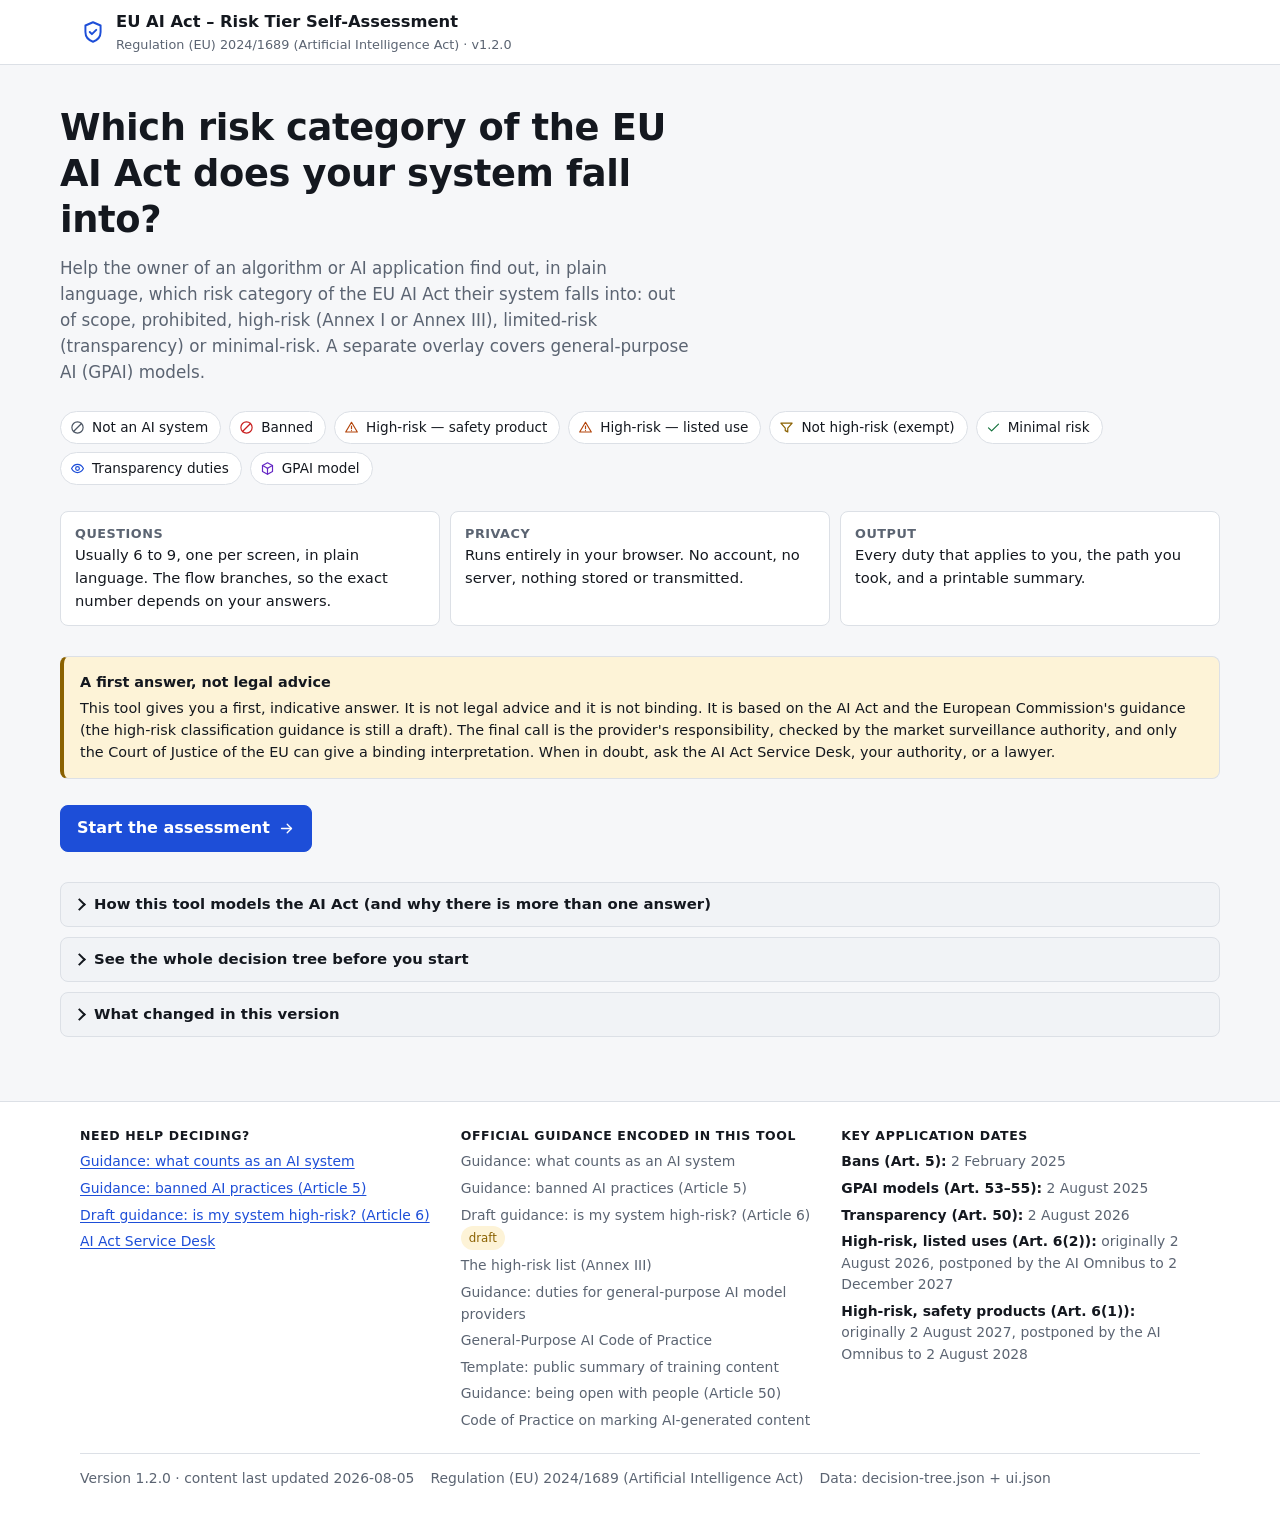
==== commit d8dbac77: "Add the decision diagram to the web app The app already had a "show the decision map" toggle, but pu" ====
--- a/index.html
+++ b/index.html
@@ -440,7 +440,10 @@
 .timeline .uncertain-tag { color: var(--c-yellow); font-family: var(--mono); font-size: .74rem; }
 
 /* decision map */
-.map-wrap { overflow-x: auto; }
+/* the map is wider than a phone: it scrolls inside its own box and must never widen
+   the page. min-width:0 is what lets it shrink inside the grid on the start screen. */
+.map-wrap { overflow-x: auto; max-width: 100%; min-width: 0; }
+.start-disclosures > details, details.disclosure > .body { min-width: 0; }
 .map { min-width: 640px; }
 .map text { font: 11px system-ui, sans-serif; fill: var(--text-muted); }
 .map .box { fill: var(--surface); stroke: var(--border); stroke-width: 1.5; }
@@ -1227,6 +1230,23 @@
     "start.modelSummary": "How this tool models the AI Act (and why there is more than one answer)",
     "start.shortCircuitsLabel": "Short-circuits",
     "start.changelogSummary": "What changed in this version",
+    "start.mapSummary": "See the whole decision tree before you start",
+
+    "map.notSure": "not sure",
+    "map.addsCard": "adds this card",
+    "map.then": "then",
+    "map.thenLong": "carries on into the overlay questions",
+    "map.ifAnyItem": "if any item applies",
+    "map.ifAnyItemLong": "if at least one item applies, this card stacks on the tier",
+    "map.noTier": "no tier was set",
+    "map.noTierLong": "no tier was set along the way, so the result is minimal risk",
+    "map.autoDerives": "auto-derives {items}",
+    "map.autoDerivesLong": "an earlier answer settles this one: {items} is filled in and locked",
+    "map.legend.answer": "an answer",
+    "map.legend.unsure": "“I'm not sure” (routes conservatively, flags a review)",
+    "map.legend.engine": "what happens once a category is reached",
+    "map.legend.crosslink": "an earlier answer that settles a later question",
+    "map.download": "Download the diagram (.svg)",
 
     "progress.label": "Progress",
     "progress.state.current": "current step",
@@ -1412,6 +1432,10 @@
         <summary id="start-model-summary"></summary>
         <div class="body" id="start-model"></div>
       </details>
+      <details class="disclosure" id="start-map-toggle">
+        <summary id="start-map-summary"></summary>
+        <div class="body"><div class="map-wrap" id="start-map-holder"></div></div>
+      </details>
       <details class="disclosure">
         <summary id="start-changelog-summary"></summary>
         <div class="body" id="start-changelog"></div>
@@ -1655,6 +1679,20 @@
   const clone = (o) => JSON.parse(JSON.stringify(o));
   const node = (id) => tree.nodes[id];
 
+  /* Where the flow goes once the spine reaches a tier (SPEC §7). The JSON cannot
+     express this, so it lives here — in one place, used by both submit() and the
+     decision map, so the two can never disagree. null means "stop". */
+  function nextAfterOutcome(outcomeId) {
+    if (outcomeId === "OUT_OF_SCOPE") return null;
+    return outcomeId === "PROHIBITED" ? "G0_gpai" : "T0_transparency";  // banned skips transparency
+  }
+  const outcomeWithTier = (tier) =>
+    Object.keys(tree.outcomes).find(id => tree.outcomes[id].tier === tier) || null;
+  const transparencyCollector = () =>
+    Object.keys(tree.nodes).find(id => tree.nodes[id].setsFlag === "transparency") || null;
+  const resultNodeId = () =>
+    Object.keys(tree.nodes).find(id => tree.nodes[id].type === "result") || null;
+
   /* flatten a catalog (flat items, or Annex III areas) and resolve ticked ids */
   function catalogItems(n) {
     const cat = tree.catalog[n.checklist] || tree.catalog[n.reference];
@@ -1759,8 +1797,9 @@
     let next = option.next;
     if (outcomeIds.has(next)) {
       state.flags.primaryTier = next;
-      if (next === "OUT_OF_SCOPE") { state.currentNodeId = "RESULT"; state.finished = true; return state; }
-      next = next === "PROHIBITED" ? "G0_gpai" : "T0_transparency";   // banned skips transparency
+      const after = nextAfterOutcome(next);
+      if (after === null) { state.currentNodeId = "RESULT"; state.finished = true; return state; }
+      next = after;
     }
     state.currentNodeId = next;
     if (next === "RESULT" || node(next).type === "result") {
@@ -1856,6 +1895,156 @@
       else st = "upcoming";
       return { ...p, state: st };
     });
+  }
+
+  /* ---- decision map ----------------------------------------------------
+     The graph the map is drawn from. It lives in the engine because it encodes
+     routing, not looks: four result cards (minimal risk, the transparency overlay
+     and the two GPAI cards) are never an option's `next` — the engine derives them
+     from the accumulated flags, and without these arrows they would sit on the map
+     unexplained. render-decision-tree.py builds the same model in Python for the
+     static diagram in diagram/; keep the two in step. */
+  function mapGraph() {
+    const nodes = [], edges = [];
+    const addEdge = (src, dst, label, short, style) => {
+      if (!src || !dst || !(src in tree.nodes || src in tree.outcomes)) return;
+      if (!(dst in tree.nodes || dst in tree.outcomes)) return;
+      edges.push({ src, dst, label, short, style });
+    };
+
+    for (const [id, n] of Object.entries(tree.nodes)) {
+      const kind = n.type || "question";
+      const cat = tree.catalog[n.checklist] || tree.catalog[n.reference];
+      const count = cat ? (cat.items ? cat.items.length
+        : (cat.areas || []).reduce((sum, a) => sum + (a.useCases || []).length, 0)) : 0;
+      const sub = [
+        (n.legalText || {}).articleRef || n.articleRef,
+        count ? `${count} items` : "",
+        n.optional ? "optional" : ""
+      ].filter(Boolean).join(" · ");
+      nodes.push({ key: id, kind, title: kind === "result" ? tt("result.pathResultLabel") : n.text, sub });
+    }
+    for (const [id, oc] of Object.entries(tree.outcomes)) {
+      nodes.push({ key: id, kind: "outcome", title: shortOf(oc),
+        sub: (oc.legalRefs || []).slice(0, 2).join(" · "), color: oc.color, icon: pres(oc).icon });
+    }
+
+    for (const [id, n] of Object.entries(tree.nodes)) {
+      if ((n.type || "question") === "context") {
+        addEdge(id, n.next, tt("context.saveContinue"), tt("question.continue").toLowerCase(), "answer");
+        continue;
+      }
+      for (const o of n.options || []) {
+        const unsure = !!o.flagsReview;
+        addEdge(id, o.next, o.label, unsure ? tt("map.notSure") : String(o.value), unsure ? "unsure" : "answer");
+        if (o.setsGpai) {
+          addEdge(id, outcomeWithTier(o.setsGpai), o.label, tt("map.addsCard"), "engine");
+        }
+      }
+    }
+    for (const id of Object.keys(tree.outcomes)) {
+      const after = nextAfterOutcome(id);
+      if (after) addEdge(id, after, tt("map.thenLong"), tt("map.then"), "engine");
+    }
+    addEdge(transparencyCollector(), outcomeWithTier("transparency"),
+      tt("map.ifAnyItemLong"), tt("map.ifAnyItem"), "engine");
+    addEdge(resultNodeId(), outcomeWithTier("minimal_risk"),
+      tt("map.noTierLong"), tt("map.noTier"), "engine");
+
+    /* cross-links: found in the data, not assumed */
+    const rules = (tree.crossLinks || {}).rules || [];
+    if (rules.some(r => r.id === "biometrics-to-transparency")) {
+      const collector = transparencyCollector();
+      for (const [id, n] of Object.entries(tree.nodes)) {
+        const cat = tree.catalog[n.reference] || tree.catalog[n.checklist];
+        const implied = ((cat || {}).areas || []).flatMap(a =>
+          (a.useCases || []).flatMap(u => u.impliesTransparency || []));
+        if (implied.length && collector && collector !== id) {
+          const ids = [...new Set(implied)];
+          addEdge(id, collector, tt("map.autoDerivesLong", { items: ids.join(", ") }),
+            tt("map.autoDerives", { items: ids.join(", ") }), "crosslink");
+        }
+      }
+    }
+
+    /* order: by phase, then by distance from the start (depth alone interleaves the
+       phases, because T0 and G0 are reachable earlier than the last tier question) */
+    const flowEdges = edges.filter(e => ["answer", "unsure", "engine"].includes(e.style));
+    const outOf = {};
+    for (const e of flowEdges) (outOf[e.src] = outOf[e.src] || []).push(e.dst);
+    const start = tree.nodes.S0_ai_system ? "S0_ai_system" : Object.keys(tree.nodes)[0];
+    const depth = { [start]: 0 };
+    const queue = [start];
+    while (queue.length) {
+      const cur = queue.shift();
+      for (const nxt of outOf[cur] || []) {
+        if (!(nxt in depth)) { depth[nxt] = depth[cur] + 1; queue.push(nxt); }
+      }
+    }
+    const maxDepth = Math.max(0, ...Object.values(depth));
+    const phaseIndex = {};
+    (phaseDefs || []).forEach((p, i) => (p.nodes || []).forEach(k => { phaseIndex[k] = i; }));
+    const lastPhase = (phaseDefs || []).length;
+
+    const flow = nodes.filter(n => n.kind !== "outcome").sort((a, b) =>
+      (phaseIndex[a.key] ?? lastPhase) - (phaseIndex[b.key] ?? lastPhase)
+      || (depth[a.key] ?? maxDepth + 1) - (depth[b.key] ?? maxDepth + 1)
+      || a.key.localeCompare(b.key));
+    flow.forEach((n, i) => { n.col = 0; n.row = i; });
+
+    /* each result card sits beside the earliest box that can produce it */
+    const rowOf = {};
+    flow.forEach(n => { rowOf[n.key] = n.row; });
+    const taken = new Set();
+    for (const card of nodes.filter(n => n.kind === "outcome")
+      .sort((a, b) => (depth[a.key] ?? 99) - (depth[b.key] ?? 99))) {
+      const sources = edges.filter(e => e.dst === card.key && e.src in rowOf).map(e => rowOf[e.src]);
+      let row = sources.length ? Math.min(...sources) : 0;
+      while (taken.has(row)) row += 1;
+      taken.add(row);
+      card.col = 1; card.row = row;
+    }
+    return { nodes, edges, phases: phaseDefs || [] };
+  }
+
+  /* which boxes and arrows the user actually went through */
+  function pathTaken() {
+    const nodeKeys = new Set(state.answers.map(a => a.nodeId));
+    const edgeKeys = new Set();
+    for (const a of state.answers) {
+      const n = node(a.nodeId);
+      if (!n) continue;
+      let target = null;
+      if ((n.type || "question") === "context") target = n.next;
+      else {
+        const opt = (n.options || []).find(o => o.value === a.value);
+        target = opt ? opt.next : null;
+        if (opt && opt.setsGpai) {
+          const card = outcomeWithTier(opt.setsGpai);
+          if (card) { edgeKeys.add(`${a.nodeId}>${card}`); nodeKeys.add(card); }
+        }
+      }
+      if (!target) continue;
+      edgeKeys.add(`${a.nodeId}>${target}`);
+      if (tree.outcomes[target]) {
+        nodeKeys.add(target);
+        const after = nextAfterOutcome(target);
+        if (after) edgeKeys.add(`${target}>${after}`);
+      }
+    }
+    if (state.finished) {
+      const cards = compileCards().map(c => c.id);
+      cards.forEach(id => nodeKeys.add(id));
+      if (cards.includes("TRANSPARENCY")) {
+        const c = transparencyCollector();
+        if (c) edgeKeys.add(`${c}>${outcomeWithTier("transparency")}`);
+      }
+      if (state.flags.primaryTier === "MINIMAL_RISK") {
+        nodeKeys.add(resultNodeId());
+        edgeKeys.add(`${resultNodeId()}>${outcomeWithTier("minimal_risk")}`);
+      }
+    }
+    return { nodes: nodeKeys, edges: edgeKeys };
   }
 
   function verdict() {
@@ -1927,6 +2116,7 @@
     submit, back, editFrom,
     compileCards, groupObligations, hasHiddenObligations, notesFor,
     phases, verdict, selectedItems, catalogItems, shortOf, pres,
+    mapGraph, pathTaken, nextAfterOutcome,
     reset() { state = freshState(); stack = []; return state; }
   };
 }
@@ -2044,6 +2234,14 @@
   $("#btn-restart-label").textContent = t("chrome.restart");
   $("#start-model-summary").textContent = t("start.modelSummary");
   $("#start-changelog-summary").textContent = t("start.changelogSummary");
+  $("#start-map-summary").textContent = t("start.mapSummary");
+  /* drawn on first open, not on load: it is a big SVG and most readers head straight
+     into the questions. SPEC §5.1 keeps the full tree out of the assessment itself. */
+  $("#start-map-toggle").addEventListener("toggle", (e) => {
+    if (e.target.open && !$("#start-map-holder").innerHTML) {
+      $("#start-map-holder").innerHTML = mapPanel({ highlight: false });
+    }
+  });
   $("#btn-start").innerHTML = `${esc(t("start.button"))}${icon("arrowRight")}`;
   $("#start-facts").innerHTML = [1, 2, 3].map(i =>
     `<div class="f"><b>${esc(t(`start.fact${i}.label`))}</b><span>${esc(t(`start.fact${i}.text`))}</span></div>`).join("");
@@ -2506,76 +2704,243 @@
   const roles = $("#btn-roles");
   if (roles) roles.onclick = () => { showAllRoles = !showAllRoles; renderResult(); };
   $("#map-toggle").addEventListener("toggle", (e) => {
-    if (e.target.open && !$("#map-holder").innerHTML) $("#map-holder").innerHTML = decisionMapSVG();
+    if (e.target.open && !$("#map-holder").innerHTML) $("#map-holder").innerHTML = mapPanel({ highlight: true });
   });
   $("#result-h").focus();
 }
 
-/* ---------- decision map ---------- */
-function decisionMapSVG() {
-  const flow = Object.entries(TREE.nodes).filter(([, n]) => n.type !== "result").map(([id]) => id);
-  const taken = new Set(E.state.answers.map(a => a.nodeId));
-  const takenEdges = new Set(E.state.answers.map(a => {
-    const n = TREE.nodes[a.nodeId];
-    if (n.type === "context") return `${a.nodeId}>${n.next}`;
-    const o = (n.options || []).find(x => x.value === a.value);
-    return `${a.nodeId}>${o ? o.next : ""}`;
-  }));
-
-  const rowH = 58, boxW = 250, boxH = 38, x1 = 10, x2 = 330, pad = 18;
-  const rows = {};
-  flow.forEach((id, i) => { rows[id] = i; });
-  const outcomeRows = {};
-  flow.forEach(id => {
-    for (const o of TREE.nodes[id].options || []) {
-      if (TREE.outcomes[o.next] && outcomeRows[o.next] === undefined) outcomeRows[o.next] = rows[id];
-    }
+/* ---------- decision map ----------------------------------------------------
+   Drawn at runtime from E.mapGraph(), so it always matches the JSON that is loaded
+   (including a translated one) and can highlight the path the user actually took.
+   render-decision-tree.py produces the same picture as a static file for the repo;
+   the layout rules are deliberately identical. */
+const MAP = {
+  pad: 22, gutter: 44, colW: 320, gap: 86, boxMinH: 40,
+  titleH: 15, subH: 12.5, vGap: 36, wrapTitle: 42, wrapSub: 48,
+  bandHead: 22, bandFoot: 8   // headroom so the phase label is not behind a box
+};
+
+function wrapText(text, width) {
+  const words = String(text == null ? "" : text).split(/\s+/).filter(Boolean);
+  const lines = [];
+  let line = "";
+  for (const w of words) {
+    if (!line.length) line = w;
+    else if ((line + " " + w).length <= width) line += " " + w;
+    else { lines.push(line); line = w; }
+  }
+  if (line) lines.push(line);
+  return lines.length ? lines : [""];
+}
+
+/* palette: CSS variables when drawn in the page (so it follows the theme), resolved
+   hex when exported to a standalone file where those variables do not exist */
+function mapPalette(resolve) {
+  const css = getComputedStyle(document.documentElement);
+  const pick = (name, fallback) => {
+    if (!resolve) return `var(${name})`;
+    const v = css.getPropertyValue(name).trim();
+    return v || fallback;
+  };
+  return {
+    ink: pick("--text", "#14181f"),
+    muted: pick("--text-muted", "#5b6472"),
+    rule: pick("--border", "#dce0e6"),
+    accent: pick("--accent", "#1d4ed8"),
+    surface: pick("--surface", "#ffffff"),
+    band: pick("--surface-2", "#f1f3f6"),
+    bg: pick("--bg", "#ffffff"),
+    tier: (c) => pick(`--c-${c || "grey"}`, "#4b5563"),
+    tierBg: (c) => pick(`--c-${c || "grey"}-bg`, "#eef0f3")
+  };
+}
+
+function decisionMapSVG({ highlight = true, resolveColors = false } = {}) {
+  const g = E.mapGraph();
+  const path = highlight ? E.pathTaken() : { nodes: new Set(), edges: new Set() };
+  const P = mapPalette(resolveColors);
+  const M = MAP;
+  const X0 = M.pad + M.gutter;
+  const X1 = X0 + M.colW + M.gap;
+  const outW = M.colW - 40;
+
+  /* measure and place */
+  const box = {};
+  let y = M.pad + M.bandHead;
+  for (const n of g.nodes.filter(n => n.col === 0).sort((a, b) => a.row - b.row)) {
+    const title = wrapText(n.title, M.wrapTitle);
+    const sub = n.sub ? wrapText(n.sub, M.wrapSub) : [];
+    const h = Math.max(M.boxMinH, 30 + title.length * M.titleH + sub.length * M.subH);
+    box[n.key] = { x: X0, y, w: M.colW, h, title, sub, node: n };
+    y += h + M.vGap;
+  }
+  for (const n of g.nodes.filter(n => n.col === 1).sort((a, b) => a.row - b.row)) {
+    const title = wrapText(n.title, 34);
+    const sub = n.sub ? wrapText(n.sub, 40) : [];
+    const h = Math.max(34, 24 + title.length * M.titleH + sub.length * M.subH);
+    const sources = g.edges.filter(e => e.dst === n.key && box[e.src]).map(e => box[e.src].y);
+    let top = sources.length ? Math.min(...sources) : M.pad + 6;
+    while (Object.values(box).some(b => b.x === X1 && Math.abs(b.y - top) < h + 14)) top += h + 16;
+    box[n.key] = { x: X1, y: top, w: outW, h, title, sub, node: n, outcome: true };
+  }
+
+  const width = X1 + outW + M.pad;
+  const height = Math.max(...Object.values(box).map(b => b.y + b.h)) + 58;
+  const out = [];
+
+  /* phase bands */
+  g.phases.forEach((phase, i) => {
+    const members = (phase.nodes || []).map(k => box[k]).filter(Boolean);
+    if (!members.length) return;
+    const top = Math.min(...members.map(b => b.y)) - M.bandHead;
+    const bot = Math.max(...members.map(b => b.y + b.h)) + M.bandFoot;
+    out.push(`<rect x="${X0 - 12}" y="${top}" width="${M.colW + 24}" height="${bot - top}" rx="12"
+      fill="${P.band}" stroke="${P.rule}" stroke-dasharray="3 3" opacity="${i % 2 ? "1" : ".55"}"/>`);
+    out.push(`<text x="${X0 - 4}" y="${top + 14}" font-size="10" font-weight="700" fill="${P.muted}"
+      letter-spacing=".06em">${esc(String(phase.label || "").toUpperCase())}</text>`);
   });
-  const used = new Set();
-  for (const k of Object.keys(outcomeRows)) {
-    let r = outcomeRows[k];
-    while (used.has(r)) r += 1;
-    outcomeRows[k] = r; used.add(r);
-  }
-  const maxRow = Math.max(...Object.values(rows), ...Object.values(outcomeRows));
-  const h = (maxRow + 1) * rowH + pad;
-  const cy = (r) => pad + r * rowH + boxH / 2;
-  const parts = [];
-
-  flow.forEach(id => {
-    const n = TREE.nodes[id];
-    const targets = n.type === "context" ? [{ next: n.next }] : (n.options || []);
-    targets.forEach(o => {
-      const on = takenEdges.has(`${id}>${o.next}`);
-      const fromY = cy(rows[id]);
-      if (TREE.outcomes[o.next]) {
-        const toY = cy(outcomeRows[o.next]);
-        parts.push(`<path class="edge ${on ? "on" : ""}" d="M ${x1 + boxW} ${fromY} C ${x1 + boxW + 40} ${fromY}, ${x2 - 40} ${toY}, ${x2} ${toY}"/>`);
-      } else if (rows[o.next] !== undefined) {
-        const toY = cy(rows[o.next]);
-        parts.push(`<path class="edge ${on ? "on" : ""}" d="M ${x1 + boxW / 2} ${fromY + boxH / 2} L ${x1 + boxW / 2} ${toY - boxH / 2}"/>`);
-      } else {
-        parts.push(`<path class="edge ${on ? "on" : ""}" d="M ${x1 + boxW / 2} ${fromY + boxH / 2} L ${x1 + boxW / 2} ${h - 6}"/>`);
+
+  /* arrows: merge parallel answers, route around skipped rows, label with a halo */
+  const order = g.nodes.filter(n => n.col === 0).sort((a, b) => a.row - b.row).map(n => n.key);
+  const rowIndex = {};
+  order.forEach((k, i) => { rowIndex[k] = i; });
+  const mergeClass = (style) => (style === "answer" || style === "unsure" ? "answer" : style);
+
+  const merged = new Map();
+  for (const e of g.edges) {
+    const key = `${e.src}|${e.dst}|${mergeClass(e.style)}`;
+    const slot = merged.get(key) || { src: e.src, dst: e.dst, cls: mergeClass(e.style), labels: [], styles: new Set(), on: false };
+    if (!slot.labels.includes(e.short)) slot.labels.push(e.short);
+    slot.styles.add(e.style);
+    slot.on = slot.on || path.edges.has(`${e.src}>${e.dst}`);
+    merged.set(key, slot);
+  }
+
+  for (const s of merged.values()) {
+    const a = box[s.src], b = box[s.dst];
+    if (!a || !b) continue;
+    const isFlowPair = a.x === b.x;
+    const skips = isFlowPair && Math.abs((rowIndex[s.dst] ?? 0) - (rowIndex[s.src] ?? 0)) > 1;
+    const stroke = s.on ? P.accent : (s.cls === "answer" ? P.muted : P.accent);
+    const dash = s.cls === "crosslink" ? "1 5" : s.cls === "engine" ? "2 4"
+      : (s.styles.has("answer") ? "none" : "5 4");
+    const w = s.on ? 2.6 : 1.5;
+    let d, lx, ly, anchor;
+
+    if (skips) {
+      const ya = a.y + a.h / 2, yb = b.y + b.h / 2;
+      const bulge = X0 - M.gutter + (s.cls === "crosslink" ? 2 : 20);
+      d = `M ${a.x} ${ya} C ${bulge} ${ya}, ${bulge} ${yb}, ${b.x} ${yb}`;
+      lx = X0 - M.gutter + (s.cls === "crosslink" ? 3 : 22);
+      ly = (ya + yb) / 2 + (s.cls === "crosslink" ? 11 : 0);
+      anchor = "start";
+    } else if (isFlowPair) {
+      const x = a.x + a.w / 2;
+      d = `M ${x} ${a.y + a.h} L ${x} ${b.y}`;
+      lx = x + 8; ly = (a.y + a.h + b.y) / 2 + 3; anchor = "start";
+    } else if (b.x > a.x) {
+      const y1 = a.y + a.h / 2, y2 = b.y + b.h / 2, mx = (a.x + a.w + b.x) / 2;
+      d = `M ${a.x + a.w} ${y1} C ${mx} ${y1}, ${mx} ${y2}, ${b.x} ${y2}`;
+      lx = b.x - 7; ly = y2 - 6; anchor = "end";
+    } else {
+      const y1 = a.y + a.h / 2, y2 = b.y + b.h / 2, mx = (a.x + b.x + b.w) / 2;
+      d = `M ${a.x} ${y1} C ${mx} ${y1}, ${mx} ${y2}, ${b.x + b.w} ${y2}`;
+      lx = mx; ly = (y1 + y2) / 2 - 6; anchor = "middle";
+    }
+    out.push(`<path d="${d}" fill="none" stroke="${stroke}" stroke-width="${w}" stroke-dasharray="${dash}"
+      marker-end="url(#mk-${s.on ? "on" : s.cls === "answer" ? "plain" : "eng"})"/>`);
+    let label = s.labels.join(" / ");
+    if (label.length > 38) label = label.slice(0, 36) + "…";
+    out.push(`<text x="${lx}" y="${ly}" font-size="10" fill="${s.on ? P.accent : P.muted}" text-anchor="${anchor}"
+      stroke="${P.bg}" stroke-width="3.5" paint-order="stroke" stroke-linejoin="round">${esc(label)}</text>`);
+  }
+
+  /* boxes */
+  for (const [key, b] of Object.entries(box)) {
+    const n = b.node;
+    const on = path.nodes.has(key);
+    if (b.outcome) {
+      const ink = P.tier(n.color), fill = P.tierBg(n.color);
+      out.push(`<rect x="${b.x}" y="${b.y}" width="${b.w}" height="${b.h}" rx="9" fill="${fill}"
+        stroke="${ink}" stroke-width="${on ? 3 : 1.6}" ${on ? "" : 'opacity=".85"'}/>`);
+      let ty = b.y + 18;
+      for (const line of b.title) {
+        out.push(`<text x="${b.x + 11}" y="${ty}" font-size="11.5" font-weight="700" fill="${ink}">${esc(line)}</text>`);
+        ty += M.titleH;
       }
-    });
-  });
-  flow.forEach(id => {
-    const y = pad + rows[id] * rowH;
-    parts.push(`<g><rect class="box ${taken.has(id) ? "on" : ""}" x="${x1}" y="${y}" width="${boxW}" height="${boxH}" rx="8"/>
-      <text class="lbl" x="${x1 + 12}" y="${y + 16}">${esc(id.split("_")[0])} — ${esc(String(TREE.nodes[id].text).slice(0, 34))}…</text>
-      <text x="${x1 + 12}" y="${y + 29}">${esc(String(TREE.nodes[id].articleRef || "").slice(0, 42))}</text></g>`);
-  });
-  Object.entries(outcomeRows).forEach(([oid, r]) => {
-    const oc = TREE.outcomes[oid];
-    const y = pad + r * rowH;
-    parts.push(`<g><rect class="box ${E.state.flags.primaryTier === oid ? "on" : ""}" x="${x2}" y="${y}" width="${boxW}" height="${boxH}" rx="8" style="stroke: var(--c-${oc.color})"/>
-      <text class="lbl" x="${x2 + 12}" y="${y + 23}">${esc(E.shortOf(oc))}</text></g>`);
-  });
-
-  return `<svg class="map" viewBox="0 0 ${x2 + boxW + 10} ${h}" width="${x2 + boxW + 10}" height="${h}" role="img"
-    aria-label="${esc(t("result.mapAria"))}">${parts.join("")}</svg>
+      for (const line of b.sub) {
+        out.push(`<text x="${b.x + 11}" y="${ty}" font-size="9.5" fill="${P.muted}">${esc(line)}</text>`);
+        ty += M.subH;
+      }
+      continue;
+    }
+    const dash = n.kind === "context" ? ' stroke-dasharray="6 4"' : "";
+    out.push(`<rect x="${b.x}" y="${b.y}" width="${b.w}" height="${b.h}" rx="9" fill="${P.surface}"
+      stroke="${on ? P.accent : P.ink}" stroke-width="${on ? 2.6 : 1.5}"${dash}/>`);
+    out.push(`<text x="${b.x + 11}" y="${b.y + 16}" font-size="9.5" font-weight="700" fill="${P.accent}"
+      letter-spacing=".05em">${esc(key)}</text>`);
+    let ty = b.y + 32;
+    for (const line of b.title) {
+      out.push(`<text x="${b.x + 11}" y="${ty}" font-size="11.5" fill="${P.ink}">${esc(line)}</text>`);
+      ty += M.titleH;
+    }
+    for (const line of b.sub) {
+      out.push(`<text x="${b.x + 11}" y="${ty}" font-size="9.5" fill="${P.muted}">${esc(line)}</text>`);
+      ty += M.subH;
+    }
+  }
+
+  /* legend */
+  const legend = [
+    ["answer", t("map.legend.answer")],
+    ["unsure", t("map.legend.unsure")],
+    ["engine", t("map.legend.engine")],
+    ["crosslink", t("map.legend.crosslink")]
+  ];
+  let lx = M.pad, ly = height - 26;
+  for (const [cls, text] of legend) {
+    const dash = cls === "crosslink" ? "1 5" : cls === "engine" ? "2 4" : cls === "unsure" ? "5 4" : "none";
+    const stroke = cls === "answer" || cls === "unsure" ? P.muted : P.accent;
+    out.push(`<path d="M ${lx} ${ly} l 24 0" stroke="${stroke}" stroke-width="1.6" stroke-dasharray="${dash}"/>`);
+    out.push(`<text x="${lx + 30}" y="${ly + 4}" font-size="10" fill="${P.muted}">${esc(text)}</text>`);
+    lx += 40 + text.length * 5.4;
+    if (lx > width - 200) { lx = M.pad; ly += 16; }
+  }
+
+  const defs = `<defs>
+    <marker id="mk-plain" viewBox="0 0 10 10" refX="9" refY="5" markerWidth="6.5" markerHeight="6.5" orient="auto-start-reverse"><path d="M0 0 10 5 0 10z" fill="${P.muted}"/></marker>
+    <marker id="mk-eng" viewBox="0 0 10 10" refX="9" refY="5" markerWidth="6.5" markerHeight="6.5" orient="auto-start-reverse"><path d="M0 0 10 5 0 10z" fill="${P.accent}"/></marker>
+    <marker id="mk-on" viewBox="0 0 10 10" refX="9" refY="5" markerWidth="7" markerHeight="7" orient="auto-start-reverse"><path d="M0 0 10 5 0 10z" fill="${P.accent}"/></marker>
+  </defs>`;
+
+  return `<svg class="map" viewBox="0 0 ${width} ${height}" width="${width}" height="${height}" role="img"
+    xmlns="http://www.w3.org/2000/svg" font-family="system-ui, -apple-system, Segoe UI, Roboto, sans-serif"
+    aria-label="${esc(t("result.mapAria"))}">${defs}<rect width="${width}" height="${height}" fill="${P.bg}"/>${out.join("")}</svg>`;
+}
+
+/* the map panel: the drawing, a caption and a download */
+function mapPanel({ highlight }) {
+  return `${decisionMapSVG({ highlight })}
+    <div class="actions no-print" style="margin-top:10px">
+      <button class="btn small" data-download-map="${highlight ? "path" : "plain"}">${esc(t("map.download"))}</button>
+    </div>
     <p style="font-size:.85rem;color:var(--text-muted);margin-top:8px">${esc(t("result.mapCaption"))}</p>`;
 }
+
+function downloadMapSVG(highlight) {
+  const svg = decisionMapSVG({ highlight, resolveColors: true });
+  const blob = new Blob([`<?xml version="1.0" encoding="UTF-8"?>\n${svg}`], { type: "image/svg+xml;charset=utf-8" });
+  const a = document.createElement("a");
+  a.href = URL.createObjectURL(blob);
+  a.download = `${t("export.filename")}-decision-tree-${new Date().toISOString().slice(0, 10)}.svg`;
+  document.body.appendChild(a); a.click(); a.remove();
+  setTimeout(() => URL.revokeObjectURL(a.href), 4000);
+}
+
+document.addEventListener("click", (ev) => {
+  const btn = ev.target.closest("[data-download-map]");
+  if (btn) downloadMapSVG(btn.dataset.downloadMap === "path");
+});
 
 /* ---------- markdown export ---------- */
 function downloadSummary(heading, cards, triggered) {
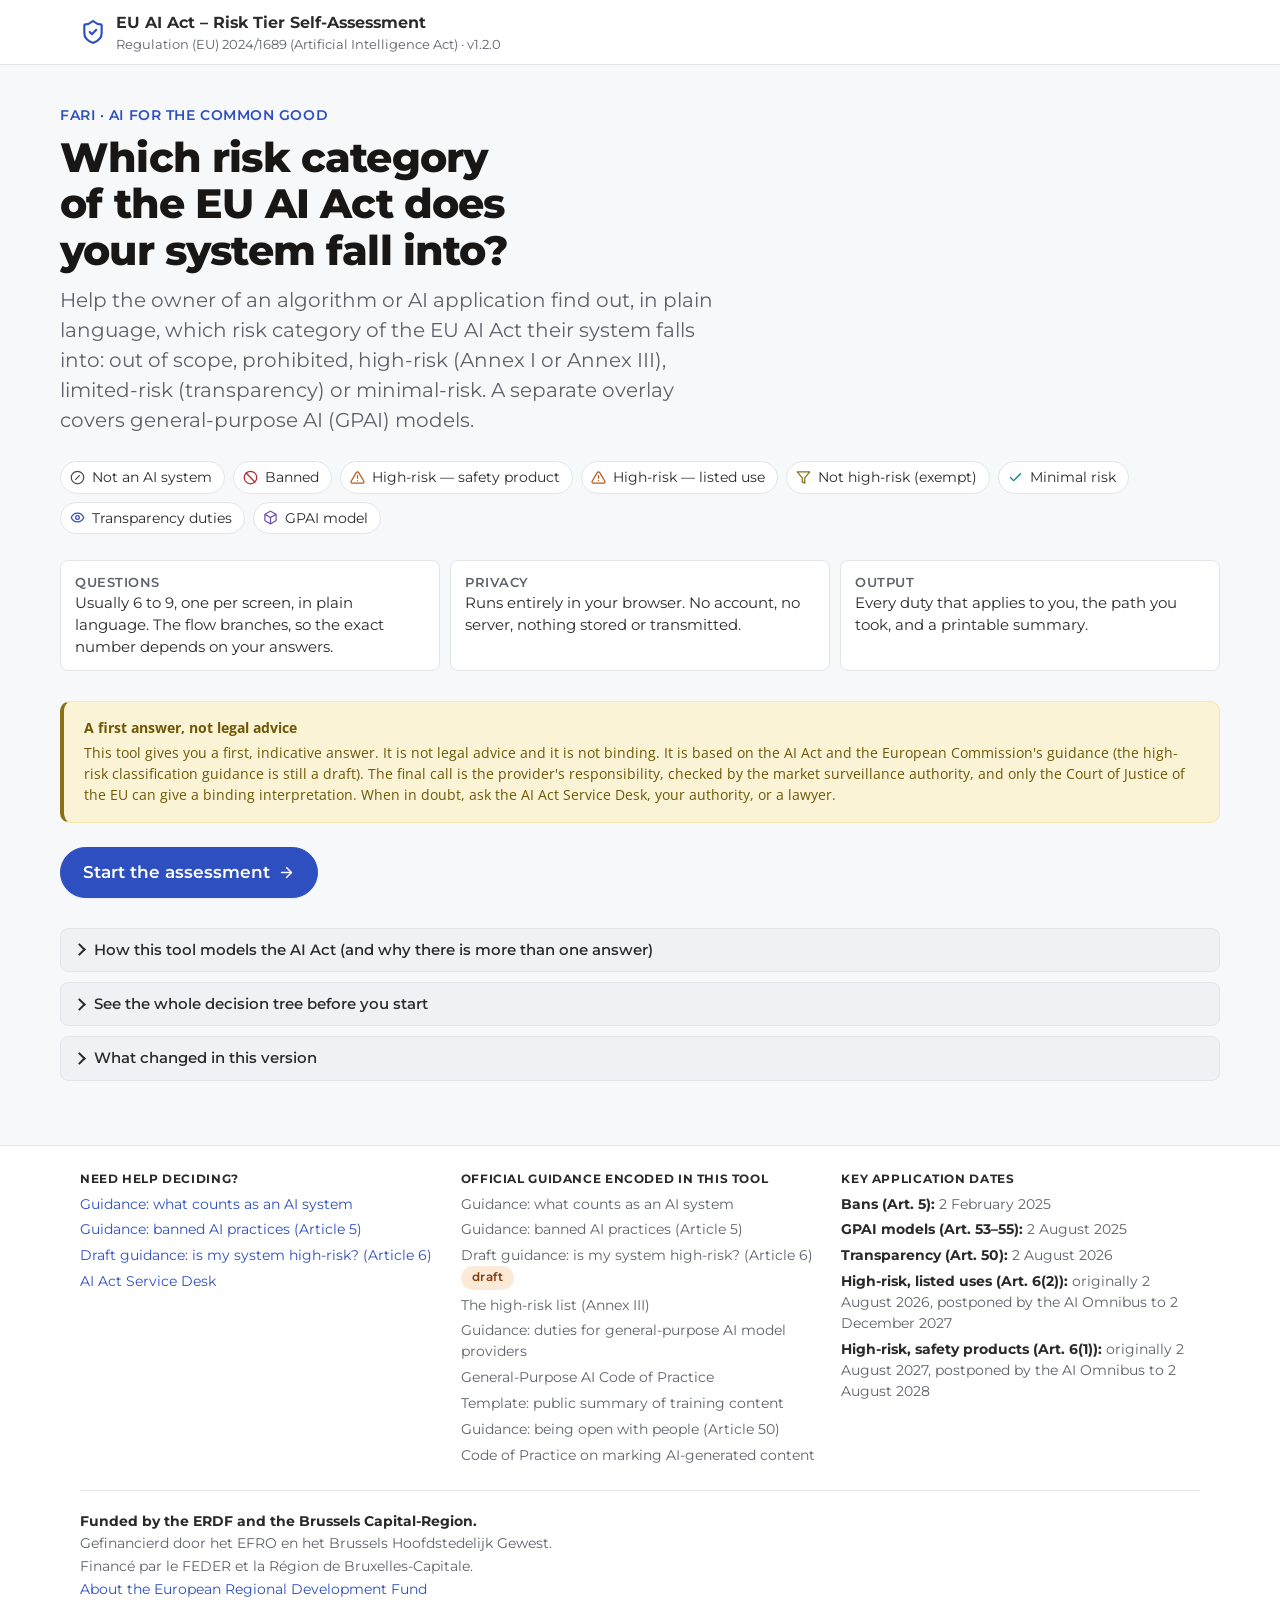
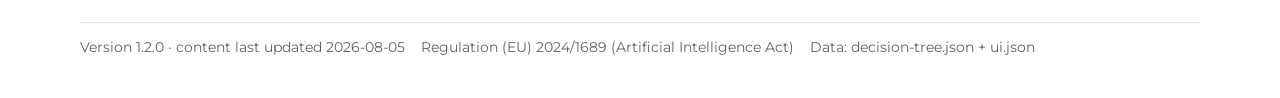
==== commit 13c8f56f: "Apply the FARI design system (SPEC §11) The spec gained a Section 11 with the FARI house style, and " ====
--- a/index.html
+++ b/index.html
@@ -26,63 +26,114 @@
 -->
 
 <style>
+/* ==== FARI webfonts: base64, written by embed-fonts.py ==== */
+@font-face{font-family:"Montserrat";font-style:normal;font-weight:100 900;font-display:swap;src:url([data-uri]) format("woff2");}
+@font-face{font-family:"Open Sans";font-style:normal;font-weight:300 800;font-display:swap;src:url([data-uri]) format("woff2");}
+/* ==== end FARI webfonts ==== */
+
+/* ============================================================
+   FARI design system tokens — inlined from the export
+   (tokens/colors.css, typography.css, spacing.css, base.css).
+   Edit them there and re-inline; do not diverge here.
+   ============================================================ */
 :root {
-  --bg: #f6f7f9;
-  --surface: #ffffff;
-  --surface-2: #f1f3f6;
-  --border: #dce0e6;
-  --border-strong: #b9c0ca;
-  --text: #14181f;
-  --text-muted: #5b6472;
-  --accent: #1d4ed8;
-  --accent-weak: #e8eeff;
-  --focus: #1d4ed8;
-
-  /* semantic tier palette – outcomes[].color maps onto these */
-  --c-grey: #4b5563;
-  --c-grey-bg: #eef0f3;
-  --c-red: #c81e1e;
-  --c-red-bg: #fdeceb;
-  --c-orange: #b3450b;
-  --c-orange-bg: #fdefe4;
-  --c-yellow: #8a6100;
-  --c-yellow-bg: #fdf3d7;
-  --c-green: #11703a;
-  --c-green-bg: #e6f5ea;
-  --c-blue: #1d4ed8;
-  --c-blue-bg: #e8eeff;
-  --c-purple: #6528c4;
-  --c-purple-bg: #f1e9fe;
-
-  --radius: 10px;
-  --shadow: 0 1px 2px rgba(16, 24, 40, .06), 0 8px 24px -16px rgba(16, 24, 40, .3);
-  --mono: ui-monospace, SFMono-Regular, "SF Mono", Menlo, Consolas, monospace;
-  --motion: 200ms;
-}
-@media (prefers-color-scheme: dark) {
-  :root {
-    --bg: #10141a;
-    --surface: #171c24;
-    --surface-2: #1e242e;
-    --border: #2c3440;
-    --border-strong: #46505f;
-    --text: #e8ecf2;
-    --text-muted: #9aa5b4;
-    --accent: #7ea2ff;
-    --accent-weak: #1c2740;
-    --focus: #7ea2ff;
-    --c-grey: #a8b1bd; --c-grey-bg: #232932;
-    --c-red: #ff8a80; --c-red-bg: #3a1e1e;
-    --c-orange: #ffab6b; --c-orange-bg: #3a2716;
-    --c-yellow: #f0c650; --c-yellow-bg: #33290d;
-    --c-green: #6ede97; --c-green-bg: #14301f;
-    --c-blue: #9db8ff; --c-blue-bg: #1b2540;
-    --c-purple: #c4a3ff; --c-purple-bg: #271a3e;
-    --shadow: 0 1px 2px rgba(0,0,0,.4), 0 8px 24px -16px rgba(0,0,0,.8);
-  }
-}
+  color-scheme: light;
+
+  /* brand */
+  --fari-blue: #183E91; --fari-web-blue: #2E4FBF; --fari-lighthouse: #64D8BF;
+  --fari-white: #FFFFFF; --fari-black: #181716; --fari-purple: #8161CC;
+  /* teal + blue scales */
+  --teal-50: #EAFBF6; --teal-100: #C9F4E9; --teal-200: #A6F3E8; --teal-300: #7AEDDD;
+  --teal-400: #64D8BF; --teal-500: #22E1C7; --teal-600: #00DCBE; --teal-700: #00BAB5; --teal-800: #00897F;
+  --blue-50: #EDF1FB; --blue-100: #D4DEF4; --blue-200: #A6BCDA; --blue-300: #6E8BCB;
+  --blue-400: #2E4FBF; --blue-500: #1D4590; --blue-600: #183E91; --blue-700: #143476;
+  --blue-800: #003F96; --blue-900: #00295E;
+  /* ink */
+  --ink-900: #181716; --ink-800: #2A2A2A; --ink-700: #44474D; --ink-600: #5E626B;
+  --ink-500: #7A7F88; --ink-400: #A1A6AF; --ink-300: #C8CCD3; --ink-200: #E2E5EA;
+  --ink-100: #EFF1F4; --ink-50: #F7F8FA;
+  /* status (interface only, never official documents) */
+  --status-ok: #1DA587; --status-gather: #43B7DE; --status-error: #B32A2D;
+
+  /* semantic aliases */
+  --text-strong: var(--ink-900); --text-body: var(--ink-800); --text-muted: var(--ink-600);
+  --text-subtle: var(--ink-500); --text-on-brand: var(--fari-white); --text-brand: var(--fari-blue);
+  --text-link: var(--fari-web-blue);
+  --surface-page: var(--fari-white); --surface-subtle: var(--ink-50);
+  --surface-card: var(--fari-white); --surface-sunken: var(--ink-100);
+  --border-subtle: var(--ink-200); --border-default: var(--ink-300); --border-strong-ds: var(--ink-400);
+  --border-brand: var(--fari-web-blue); --border-focus: var(--fari-web-blue);
+  --action-primary: var(--fari-web-blue); --action-primary-hover: var(--fari-blue);
+  --action-primary-active: var(--blue-700);
+  --action-accent: var(--fari-purple); --action-accent-hover: #6E50B6;
+  --action-teal: var(--teal-700); --action-teal-hover: var(--teal-800);
+  --focus-ring: color-mix(in srgb, var(--fari-web-blue) 45%, transparent);
+
+  /* type */
+  --font-sans: "Montserrat", system-ui, -apple-system, "Segoe UI", Roboto, sans-serif;
+  --font-demo: "Open Sans", system-ui, -apple-system, sans-serif;
+  --weight-regular: 400; --weight-medium: 500; --weight-semibold: 600;
+  --weight-bold: 700; --weight-extrabold: 800; --weight-black: 900;
+  --text-display: 41.47px; --text-h1: 41.47px; --text-h2: 28.80px; --text-h3: 24.00px;
+  --text-lg: 20.00px; --text-base: 16.67px; --text-sm: 13.89px; --text-xs: 11.57px;
+  --leading-tight: 1.12; --leading-snug: 1.3; --leading-normal: 1.5; --leading-relaxed: 1.65;
+  --tracking-tight: -0.02em; --tracking-snug: -0.01em; --tracking-normal: 0;
+  --tracking-wide: 0.04em; --tracking-wider: 0.12em;
+
+  /* space, radii, elevation, motion */
+  --space-1: 4px; --space-2: 8px; --space-3: 12px; --space-4: 16px; --space-5: 20px;
+  --space-6: 24px; --space-8: 32px; --space-10: 40px; --space-12: 48px; --space-16: 64px;
+  --radius-xs: 4px; --radius-sm: 6px; --radius-md: 10px; --radius-lg: 16px;
+  --radius-xl: 24px; --radius-pill: 999px; --radius-round: 50%;
+  --shadow-xs: 0 1px 2px rgba(24, 62, 145, .06);
+  --shadow-sm: 0 1px 3px rgba(24, 62, 145, .08), 0 1px 2px rgba(24, 62, 145, .06);
+  --shadow-md: 0 4px 12px rgba(24, 62, 145, .10), 0 2px 4px rgba(24, 62, 145, .06);
+  --shadow-lg: 0 12px 28px rgba(24, 62, 145, .12), 0 4px 10px rgba(24, 62, 145, .07);
+  --shadow-focus: 0 0 0 3px var(--focus-ring);
+  --ease-standard: cubic-bezier(0.4, 0, 0.2, 1);
+  --duration-fast: 120ms; --duration-base: 200ms; --duration-slow: 320ms;
+  --container-lg: 1120px;
+
+  /* ==========================================================
+     fari-theme.css — the project's layer (SPEC §11)
+     Two functional warm colours the cool FARI palette lacks, and
+     the seven-tier mapping. Every pair is contrast-verified by
+     check-theme.py; re-run it after any change here.
+     ========================================================== */
+  --fari-amber-700: #8A3D0B; --fari-amber-600: #B85A1B; --fari-amber-100: #F6D9BC; --fari-amber-50: #FBEAD7;
+  --fari-gold-700: #6E5806; --fari-gold-600: #8A7017; --fari-gold-100: #F4E7AE; --fari-gold-50: #FBF3D6;
+
+  --tier-grey-fg: var(--ink-800);        --tier-grey-bg: var(--ink-100);       --tier-grey-accent: var(--ink-700);
+  --tier-red-fg: #8F2224;                --tier-red-bg: #FBEAEA;               --tier-red-accent: var(--status-error);
+  --tier-amber-fg: var(--fari-amber-700); --tier-amber-bg: var(--fari-amber-50); --tier-amber-accent: var(--fari-amber-600);
+  --tier-gold-fg: var(--fari-gold-700);  --tier-gold-bg: var(--fari-gold-50);  --tier-gold-accent: var(--fari-gold-600);
+  --tier-green-fg: #0A6E62;              --tier-green-bg: var(--teal-50);      --tier-green-accent: var(--teal-800);
+  --tier-blue-fg: #1D3F8F;               --tier-blue-bg: var(--blue-50);       --tier-blue-accent: var(--fari-web-blue);
+  --tier-purple-fg: #573F94;             --tier-purple-bg: #F0EBFA;            --tier-purple-accent: var(--action-accent-hover);
+
+  /* decision-tree.json uses grey|red|orange|yellow|green|blue|purple.
+     orange -> amber, yellow -> gold. */
+  --tier-orange-fg: var(--tier-amber-fg); --tier-orange-bg: var(--tier-amber-bg); --tier-orange-accent: var(--tier-amber-accent);
+  --tier-yellow-fg: var(--tier-gold-fg);  --tier-yellow-bg: var(--tier-gold-bg);  --tier-yellow-accent: var(--tier-gold-accent);
+
+  /* bridge: the names the rest of this stylesheet already uses */
+  --bg: var(--surface-subtle);
+  --surface: var(--surface-card);
+  --surface-2: var(--surface-sunken);
+  --border: var(--border-subtle);
+  --border-strong: var(--border-default);
+  --text: var(--text-body);
+  --accent: var(--action-primary);
+  --accent-weak: var(--blue-50);
+  --focus: var(--border-focus);
+  --radius: var(--radius-lg);
+  --shadow: var(--shadow-sm);
+  --motion: var(--duration-base);
+}
+/* FARI ships no dark palette and sets color-scheme: light, so the tool follows the
+   brand in one light theme. See SPEC §11; reinstate a dark set only if FARI defines one. */
 @media (prefers-reduced-motion: reduce) {
-  :root { --motion: 0ms; }
+  :root { --motion: 0ms; --duration-fast: 0ms; --duration-base: 0ms; --duration-slow: 0ms; }
   * { animation: none !important; transition: none !important; }
 }
 
@@ -94,13 +145,31 @@
   margin: 0;
   background: var(--bg);
   color: var(--text);
-  font: 16px/1.55 system-ui, -apple-system, "Segoe UI", Roboto, Helvetica, Arial, sans-serif;
-}
-h1, h2, h3, h4 { line-height: 1.25; margin: 0; font-weight: 650; letter-spacing: -.01em; }
-p { margin: 0; }
-a { color: var(--accent); text-underline-offset: 2px; }
+  font-family: var(--font-sans);
+  font-size: var(--text-base);
+  line-height: var(--leading-normal);
+  -webkit-font-smoothing: antialiased;
+  text-rendering: optimizeLegibility;
+}
+h1, h2, h3, h4 {
+  font-family: var(--font-sans); color: var(--text-strong);
+  line-height: var(--leading-tight); margin: 0;
+  font-weight: var(--weight-bold); letter-spacing: var(--tracking-snug);
+  text-wrap: balance;
+}
+h1 { font-weight: var(--weight-extrabold); letter-spacing: var(--tracking-tight); }
+p { margin: 0; text-wrap: pretty; }
+a { color: var(--text-link); text-decoration: none; text-underline-offset: 2px; }
+a:hover { text-decoration: underline; }
 ul, ol { margin: 0; padding-left: 1.25em; }
-:focus-visible { outline: 3px solid var(--focus); outline-offset: 2px; border-radius: 4px; }
+::selection { background: var(--fari-lighthouse); color: var(--fari-blue); }
+:focus-visible {
+  outline: 2px solid var(--border-focus); outline-offset: 2px;
+  box-shadow: var(--shadow-focus); border-radius: var(--radius-xs);
+}
+/* long-form reading: FARI keeps Open Sans for exactly this */
+.q-explainer, details.disclosure.legal blockquote, .rcard .summary,
+.info-panel p, .disclaimer, .review-box p, .rcard .obligations { font-family: var(--font-demo); }
 
 .wrap { max-width: 1160px; margin: 0 auto; padding: 0 20px; }
 .visually-hidden {
@@ -127,40 +196,54 @@
 /* default size for any inline icon; component rules below override it */
 .ico { width: 1.05em; height: 1.05em; vertical-align: -.15em; flex: none; }
 
+/* FARI chip: Montserrat semibold, wide tracking, pill — not monospace */
 .chip {
-  display: inline-block; font-family: var(--mono); font-size: .74rem;
-  padding: 2px 7px; border-radius: 999px;
-  background: var(--surface-2); border: 1px solid var(--border);
+  display: inline-block; font-size: var(--text-xs); font-weight: var(--weight-semibold);
+  letter-spacing: var(--tracking-wide);
+  padding: 2px 10px; border-radius: var(--radius-pill);
+  background: var(--ink-100); border: 1px solid var(--border-subtle);
   color: var(--text-muted);
   /* article refs can be long – must never force a horizontal scrollbar */
   max-width: 100%; overflow-wrap: anywhere;
 }
-.chip.art { background: var(--accent-weak); border-color: transparent; color: var(--accent); }
-.chip.role { background: var(--surface-2); border-color: var(--border); font-family: inherit; }
-.chip.draft { background: var(--c-yellow-bg); color: var(--c-yellow); border-color: transparent; font-family: inherit; }
-.chip.auto { background: var(--c-blue-bg); color: var(--c-blue); border-color: transparent; font-family: inherit; }
+.chip.art { background: var(--blue-50); border-color: transparent; color: var(--tier-blue-fg); }
+.chip.role { background: var(--ink-100); border-color: var(--border-subtle); }
+.chip.draft { background: var(--fari-amber-50); color: var(--fari-amber-700); border-color: transparent; }
+.chip.auto { background: var(--tier-blue-bg); color: var(--tier-blue-fg); border-color: transparent; }
 
 button { font: inherit; color: inherit; cursor: pointer; }
+/* FARI buttons: pill, 1.5px keyline, calm hover that lifts 1px, no bounce */
 .btn {
   display: inline-flex; align-items: center; justify-content: center; gap: 8px;
-  padding: 10px 16px; border-radius: 8px; border: 1px solid var(--border-strong);
-  background: var(--surface); font-weight: 550;
-  transition: background var(--motion), border-color var(--motion), transform var(--motion);
-}
-.btn:hover { border-color: var(--accent); background: var(--surface-2); }
-.btn:active { transform: translateY(1px); }
-.btn.primary { background: var(--accent); border-color: var(--accent); color: #fff; }
-@media (prefers-color-scheme: dark) { .btn.primary { color: #0d1017; } }
-.btn.primary:hover { filter: brightness(1.06); background: var(--accent); }
+  font-family: var(--font-sans); font-weight: var(--weight-semibold); font-size: var(--text-base);
+  padding: 12px 22px; border-radius: var(--radius-pill);
+  border: 1.5px solid var(--border-default); background: var(--surface-card);
+  color: var(--text-strong);
+  transition: background var(--duration-base) var(--ease-standard),
+              border-color var(--duration-base) var(--ease-standard),
+              transform var(--duration-fast) var(--ease-standard),
+              box-shadow var(--duration-base) var(--ease-standard);
+}
+.btn:hover { border-color: var(--border-brand); background: var(--blue-50); }
+.btn:active { transform: none; }
+.btn.primary {
+  background: var(--action-primary); border-color: var(--action-primary);
+  color: var(--text-on-brand); box-shadow: var(--shadow-xs);
+}
+.btn.primary:hover {
+  background: var(--action-primary-hover); border-color: var(--action-primary-hover);
+  transform: translateY(-1px); box-shadow: var(--shadow-sm);
+}
+.btn.primary:active { background: var(--action-primary-active); transform: none; }
 .btn.ghost { border-color: transparent; background: transparent; color: var(--text-muted); }
-.btn.ghost:hover { background: var(--surface-2); border-color: var(--border); }
-.btn.small { padding: 6px 11px; font-size: .85rem; }
+.btn.ghost:hover { background: var(--ink-100); border-color: transparent; color: var(--text-body); }
+.btn.small { padding: 7px 14px; font-size: var(--text-sm); }
 .btn svg { width: 17px; height: 17px; }
 .btn[disabled] { opacity: .5; cursor: not-allowed; }
 
 .card {
-  background: var(--surface); border: 1px solid var(--border);
-  border-radius: var(--radius); box-shadow: var(--shadow);
+  background: var(--surface-card); border: 1px solid var(--border-subtle);
+  border-radius: var(--radius-lg); box-shadow: var(--shadow-sm);
 }
 
 details.disclosure { border: 1px solid var(--border); border-radius: 8px; background: var(--surface-2); }
@@ -194,8 +277,12 @@
 .info-panel h4 { font-size: .93rem; margin-bottom: 5px; display: flex; align-items: center; gap: 7px; }
 .info-panel h4 .ico { color: var(--accent); }
 .info-panel .refline { margin-top: 7px; }
-.info-panel.reminder { border-left-color: var(--c-yellow); background: var(--c-yellow-bg); }
-.info-panel.reminder h4 .ico { color: var(--c-yellow); }
+.info-panel.reminder {
+  border: 1px solid var(--fari-gold-100); border-left: 4px solid var(--tier-gold-accent);
+  background: var(--fari-gold-50); color: var(--fari-gold-700);
+}
+.info-panel.reminder h4 { color: var(--fari-gold-700); }
+.info-panel.reminder h4 .ico { color: var(--tier-gold-accent); }
 
 .guidance { display: flex; flex-wrap: wrap; gap: 8px; }
 .guidance a {
@@ -208,10 +295,27 @@
 .guidance .lbl { color: var(--text-muted); font-size: .85rem; align-self: center; }
 
 /* ---------- start screen ---------- */
-#start { padding: 40px 0 64px; }
+#start { padding: var(--space-10) 0 var(--space-16); }
 #start .lead { max-width: 62ch; }
-#start h1 { font-size: clamp(1.6rem, 1.1rem + 2vw, 2.3rem); margin-bottom: 12px; }
-#start .sub { color: var(--text-muted); font-size: 1.05rem; margin-bottom: 26px; }
+/* FARI eyebrow: semibold, wide tracking, all caps, web blue */
+.eyebrow {
+  font-size: var(--text-sm); font-weight: var(--weight-semibold);
+  letter-spacing: var(--tracking-wide); text-transform: uppercase;
+  color: var(--text-link); margin: 0 0 var(--space-2);
+}
+#start h1 { font-size: clamp(28.8px, 1.4rem + 2vw, 41.47px); margin-bottom: var(--space-3); }
+#start .sub { color: var(--text-muted); font-size: var(--text-lg); margin-bottom: var(--space-6); }
+
+/* mandatory funding attribution */
+.funding {
+  display: flex; flex-wrap: wrap; gap: var(--space-5); align-items: center;
+  margin-top: var(--space-6); padding-top: var(--space-5);
+  border-top: 1px solid var(--border-subtle);
+}
+.funding-logos { display: flex; gap: var(--space-4); align-items: center; }
+.funding-logos img { height: 40px; width: auto; }
+.funding-text { font-size: var(--text-sm); display: grid; gap: 2px; }
+.funding-text strong { color: var(--text-body); }
 .tier-legend { display: flex; flex-wrap: wrap; gap: 8px; margin: 26px 0; }
 .tier-legend .item {
   display: inline-flex; align-items: center; gap: 7px;
@@ -220,11 +324,12 @@
 }
 .tier-legend .item svg { width: 15px; height: 15px; }
 .disclaimer {
-  border: 1px solid var(--border); border-left: 4px solid var(--c-yellow);
-  background: var(--c-yellow-bg); color: var(--text);
-  border-radius: 8px; padding: 14px 16px; font-size: .9rem; margin: 26px 0;
-}
-.disclaimer strong { display: block; margin-bottom: 4px; }
+  border: 1px solid var(--fari-gold-100); border-left: 4px solid var(--tier-gold-accent);
+  background: var(--fari-gold-50); color: var(--fari-gold-700);
+  border-radius: var(--radius-md); padding: var(--space-4) var(--space-5);
+  font-size: var(--text-sm); margin: var(--space-6) 0;
+}
+.disclaimer strong { display: block; margin-bottom: 4px; color: var(--fari-gold-700); }
 .facts { display: grid; gap: 10px; grid-template-columns: repeat(auto-fit, minmax(210px, 1fr)); margin: 26px 0 30px; }
 .facts .f { border: 1px solid var(--border); border-radius: 8px; padding: 12px 14px; background: var(--surface); }
 .facts .f b { display: block; font-size: .8rem; text-transform: uppercase; letter-spacing: .04em; color: var(--text-muted); font-weight: 600; }
@@ -236,28 +341,32 @@
 .layout { display: grid; grid-template-columns: minmax(0, 1fr) 320px; gap: 26px; align-items: start; }
 @media (max-width: 900px) { .layout { grid-template-columns: minmax(0, 1fr); } }
 
-/* phase stepper */
-.stepper { list-style: none; padding: 0; margin: 0 0 20px; display: flex; gap: 8px; }
+/* phase stepper — FARI: pill segments with the label underneath */
+.stepper { list-style: none; padding: 0; margin: 0 0 var(--space-6); display: flex; gap: var(--space-2); }
 .stepper li { flex: 1 1 0; min-width: 0; }
 .stepper .seg {
-  display: flex; align-items: center; gap: 7px;
-  border-top: 4px solid var(--border); padding-top: 8px;
-  font-size: .82rem; color: var(--text-muted);
-  transition: border-color var(--motion), color var(--motion);
-}
-.stepper .seg .lbl { overflow: hidden; text-overflow: ellipsis; white-space: nowrap; }
-.stepper .seg .dot {
-  width: 16px; height: 16px; border-radius: 50%; flex: none;
-  border: 2px solid var(--border-strong); display: grid; place-items: center;
-  font-size: 10px; line-height: 1;
-}
-.stepper .seg .dot svg { width: 10px; height: 10px; }
-.stepper li[data-state="current"] .seg { border-top-color: var(--accent); color: var(--text); font-weight: 600; }
-.stepper li[data-state="current"] .seg .dot { border-color: var(--accent); background: var(--accent-weak); color: var(--accent); animation: pulse 2s ease-in-out infinite; }
-.stepper li[data-state="done"] .seg { border-top-color: var(--c-green); color: var(--text); }
-.stepper li[data-state="done"] .seg .dot { border-color: var(--c-green); background: var(--c-green-bg); color: var(--c-green); }
-.stepper li[data-state="skipped"] .seg { opacity: .55; border-top-style: dotted; }
-@keyframes pulse { 0%,100% { box-shadow: 0 0 0 0 transparent; } 50% { box-shadow: 0 0 0 5px var(--accent-weak); } }
+  display: block; font-size: var(--text-xs); color: var(--text-muted);
+  transition: color var(--duration-base) var(--ease-standard);
+}
+.stepper .seg .bar {
+  display: block; height: 6px; border-radius: var(--radius-pill);
+  background: var(--ink-200); margin-bottom: var(--space-2);
+  transition: background var(--duration-base) var(--ease-standard);
+}
+.stepper .seg .lbl {
+  display: flex; align-items: center; gap: 5px;
+  overflow: hidden; text-overflow: ellipsis; white-space: nowrap;
+}
+.stepper .seg .lbl .ico { width: 12px; height: 12px; }
+.stepper li[data-state="current"] .seg { color: var(--text-strong); font-weight: var(--weight-semibold); }
+.stepper li[data-state="current"] .seg .bar { background: var(--action-primary); }
+.stepper li[data-state="done"] .seg { color: var(--text-body); }
+.stepper li[data-state="done"] .seg .bar { background: var(--teal-600); }
+.stepper li[data-state="done"] .seg .lbl .ico { color: var(--tier-green-accent); }
+.stepper li[data-state="skipped"] .seg { color: var(--text-subtle); }
+.stepper li[data-state="skipped"] .seg .bar {
+  background: repeating-linear-gradient(45deg, var(--ink-200), var(--ink-200) 4px, var(--ink-100) 4px, var(--ink-100) 8px);
+}
 .stepper-mobile { display: none; }
 @media (max-width: 640px) {
   .stepper .seg .lbl { display: none; }
@@ -287,7 +396,7 @@
 }
 .opt:hover { border-color: var(--border-strong); background: var(--surface-2); }
 .opt:has(input:checked) { border-color: var(--accent); background: var(--accent-weak); }
-.opt:has(input:disabled) { opacity: .95; background: var(--c-blue-bg); border-color: transparent; }
+.opt:has(input:disabled) { opacity: 1; background: var(--tier-blue-bg); border-color: transparent; }
 .opt > input { margin: 3px 0 0; width: 17px; height: 17px; flex: none; accent-color: var(--accent); }
 .opt .txt { font-size: .94rem; min-width: 0; flex: 1 1 auto; }
 .opt .plain { font-weight: 550; cursor: pointer; display: block; }
@@ -342,7 +451,7 @@
 .btn-opt:active { transform: translateY(1px); }
 .btn-opt .mark {
   width: 22px; height: 22px; border-radius: 50%; flex: none; display: grid; place-items: center;
-  border: 1px solid var(--border-strong); font-size: .72rem; color: var(--text-muted); font-family: var(--mono);
+  border: 1px solid var(--border-default); font-size: var(--text-xs); color: var(--text-muted); font-weight: var(--weight-semibold);
 }
 .btn-opt[data-suggested="true"] { border-color: var(--accent); background: var(--accent-weak); }
 .btn-opt[data-suggested="true"] .mark { border-color: var(--accent); color: var(--accent); }
@@ -385,17 +494,24 @@
 #result h1 { font-size: clamp(1.5rem, 1.1rem + 1.6vw, 2.05rem); margin-bottom: 8px; }
 #result .subtitle { color: var(--text-muted); }
 .result-cards { display: grid; gap: 16px; margin-bottom: 26px; }
-.rcard { border-radius: var(--radius); border: 1px solid var(--border); border-left: 5px solid var(--tone); background: var(--surface); box-shadow: var(--shadow); overflow: hidden; }
-.rcard .top { display: flex; gap: 13px; padding: 18px 20px 0; align-items: flex-start; }
-.rcard .badge {
-  width: 34px; height: 34px; border-radius: 8px; flex: none; display: grid; place-items: center;
-  background: var(--tone-bg); color: var(--tone);
-}
-.rcard .badge svg { width: 19px; height: 19px; }
-.rcard .kicker { font-size: .74rem; text-transform: uppercase; letter-spacing: .06em; font-weight: 700; color: var(--tone); }
-.rcard h2 { font-size: 1.16rem; margin: 2px 0 0; }
-.rcard .body { padding: 12px 20px 20px 67px; display: grid; gap: 14px; }
-@media (max-width: 560px) { .rcard .body { padding-left: 20px; } }
+/* FARI result card: tinted header band with a 6px keyline, white body */
+.rcard {
+  border-radius: var(--radius-lg); border: 1px solid var(--border-subtle);
+  background: var(--surface-card); box-shadow: var(--shadow-md); overflow: hidden;
+}
+.rcard .top {
+  display: flex; gap: var(--space-3); align-items: flex-start;
+  padding: var(--space-5) var(--space-6);
+  border-left: 6px solid var(--tone); background: var(--tone-bg); color: var(--tone-fg);
+}
+.rcard .badge { flex: none; color: var(--tone); display: grid; place-items: center; }
+.rcard .badge svg { width: 24px; height: 24px; }
+.rcard .kicker {
+  font-size: var(--text-xs); text-transform: uppercase; letter-spacing: var(--tracking-wide);
+  font-weight: var(--weight-semibold); color: var(--tone-fg); opacity: .85;
+}
+.rcard h2 { font-size: var(--text-lg); font-weight: var(--weight-extrabold); margin: 2px 0 0; color: var(--tone-fg); }
+.rcard .body { padding: var(--space-5) var(--space-6); display: grid; gap: var(--space-4); }
 .rcard .summary { font-size: .96rem; }
 .rcard h3.lbl { font-size: .8rem; text-transform: uppercase; letter-spacing: .05em; color: var(--text-muted); margin-bottom: 6px; }
 .rcard ul.obligations { padding-left: 1.15em; display: grid; gap: 5px; font-size: .93rem; }
@@ -412,9 +528,9 @@
 .rcard .dates svg { width: 16px; height: 16px; margin-top: 3px; }
 .rcard .refs { display: flex; flex-wrap: wrap; gap: 6px; }
 
-.review-box { border: 1px solid var(--c-yellow); background: var(--c-yellow-bg); border-radius: var(--radius); padding: 16px 18px; margin-bottom: 26px; }
+.review-box { border: 1px solid var(--fari-gold-100); background: var(--fari-gold-50); color: var(--fari-gold-700); border-radius: var(--radius-md); padding: var(--space-4) var(--space-5); margin-bottom: var(--space-6); }
 .review-box h2 { font-size: 1rem; margin-bottom: 8px; display: flex; align-items: center; gap: 8px; }
-.review-box h2 svg { width: 18px; height: 18px; color: var(--c-yellow); }
+.review-box h2 svg { width: 18px; height: 18px; color: var(--tier-gold-accent); }
 .review-box ol { display: grid; gap: 10px; font-size: .92rem; }
 .review-box .q { font-weight: 600; }
 
@@ -437,7 +553,7 @@
 .timeline .a .arrow { color: var(--text-muted); flex: none; }
 .timeline .meta { display: flex; flex-wrap: wrap; gap: 7px; align-items: center; margin-top: 6px; }
 .timeline ul.sel { padding-left: 1.1em; margin-top: 6px; font-size: .87rem; color: var(--text-muted); display: grid; gap: 3px; }
-.timeline .uncertain-tag { color: var(--c-yellow); font-family: var(--mono); font-size: .74rem; }
+.timeline .uncertain-tag { color: var(--fari-gold-700); font-weight: var(--weight-semibold); font-size: var(--text-xs); }
 
 /* decision map */
 /* the map is wider than a phone: it scrolls inside its own box and must never widen
@@ -463,18 +579,36 @@
 footer.site ul { list-style: none; padding: 0; display: grid; gap: 5px; }
 footer.site .meta-line { margin-top: 22px; padding-top: 14px; border-top: 1px solid var(--border); display: flex; flex-wrap: wrap; gap: 6px 16px; }
 
-#databanner { display: none; margin: 16px 0; border: 1px solid var(--c-red); background: var(--c-red-bg); border-radius: 8px; padding: 12px 14px; font-size: .9rem; }
+#databanner { display: none; margin: 16px 0; border: 1px solid var(--tier-red-accent); background: var(--tier-red-bg); color: var(--tier-red-fg); border-radius: var(--radius-md); padding: 12px 14px; font-size: var(--text-sm); }
 #databanner ul { margin-top: 6px; }
 
 /* ---------- print / PDF ---------- */
 @media print {
   :root {
+    /* FARI semantic names first, since the components read those directly */
+    --surface-page: #fff; --surface-card: #fff; --surface-subtle: #fff; --surface-sunken: #fff;
+    --text-strong: #000; --text-body: #000; --text-muted: #333; --text-subtle: #444;
+    --text-link: #000; --text-on-brand: #fff;
+    --border-subtle: #b0b0b0; --border-default: #808080; --border-brand: #000;
+    --action-primary: #000; --action-primary-hover: #000; --blue-50: #fff; --teal-50: #fff; --teal-100: #999;
+    --shadow-xs: none; --shadow-sm: none; --shadow-md: none; --shadow-lg: none; --shadow-focus: none;
     --bg: #fff; --surface: #fff; --surface-2: #fff; --border: #b0b0b0; --border-strong: #808080;
     --text: #000; --text-muted: #333; --accent: #000; --accent-weak: #fff; --shadow: none;
-    --c-grey: #444; --c-red: #000; --c-orange: #000; --c-yellow: #000; --c-green: #000; --c-blue: #000; --c-purple: #000;
-    --c-grey-bg: #fff; --c-red-bg: #fff; --c-orange-bg: #fff; --c-yellow-bg: #fff; --c-green-bg: #fff; --c-blue-bg: #fff; --c-purple-bg: #fff;
+    --tier-grey-accent: #444; --tier-red-accent: #000; --tier-amber-accent: #000; --tier-gold-accent: #000;
+    --tier-green-accent: #000; --tier-blue-accent: #000; --tier-purple-accent: #000;
+    --tier-orange-accent: #000; --tier-yellow-accent: #000;
+    --tier-grey-fg: #000; --tier-red-fg: #000; --tier-amber-fg: #000; --tier-gold-fg: #000;
+    --tier-green-fg: #000; --tier-blue-fg: #000; --tier-purple-fg: #000;
+    --tier-orange-fg: #000; --tier-yellow-fg: #000;
+    --tier-grey-bg: #fff; --tier-red-bg: #fff; --tier-amber-bg: #fff; --tier-gold-bg: #fff;
+    --tier-green-bg: #fff; --tier-blue-bg: #fff; --tier-purple-bg: #fff;
+    --tier-orange-bg: #fff; --tier-yellow-bg: #fff;
+    --fari-gold-50: #fff; --fari-gold-100: #999; --fari-gold-700: #000;
+    --fari-amber-50: #fff; --fari-amber-700: #000; --ink-100: #fff; --ink-200: #ccc;
   }
   header.site, aside.verdict, .no-print, .stepper, #databanner { display: none !important; }
+  footer.site .grid { display: none; }        /* links/sources are noise on paper */
+  footer.site .funding { border-top: 1px solid #999; }   /* the ERDF line must print */
   body { background: #fff; font-size: 11.5pt; }
   .wrap { max-width: none; padding: 0; }
   #result { padding: 0; }
@@ -1213,6 +1347,13 @@
   },
 
   "ui": {
+    "brand.eyebrow": "FARI · AI for the Common Good",
+
+    "funding.en": "Funded by the ERDF and the Brussels Capital-Region.",
+    "funding.nl": "Gefinancierd door het EFRO en het Brussels Hoofdstedelijk Gewest.",
+    "funding.fr": "Financé par le FEDER et la Région de Bruxelles-Capitale.",
+    "funding.linkLabel": "About the European Regional Development Fund",
+
     "chrome.restart": "Start over",
     "chrome.dataSource": "Data: {files}",
     "chrome.versionLine": "Version {version} · content last updated {date}",
@@ -1313,6 +1454,7 @@
     "context.skip": "Skip this step",
     "context.optional": "Optional — it does not change your result",
     "context.choose": "Choose…",
+    "context.skipped": "Skipped — no role or licence given",
 
     "result.heading.fallback": "Result",
     "result.kicker.primary": "Your category",
@@ -1399,14 +1541,14 @@
 <header class="site no-print">
   <div class="wrap inner">
     <div class="brand">
-      <svg viewBox="0 0 24 24" fill="none" stroke="currentColor" stroke-width="1.8" stroke-linecap="round" stroke-linejoin="round" aria-hidden="true"><path d="M12 3l7 3v6c0 4.5-3 7.6-7 9-4-1.4-7-4.5-7-9V6l7-3z"/><path d="M9 12l2 2 4-4"/></svg>
+      <svg viewBox="0 0 24 24" fill="none" stroke="currentColor" stroke-width="2" stroke-linecap="round" stroke-linejoin="round" aria-hidden="true"><path d="M20 13c0 5-3.5 7.5-7.66 8.95a1 1 0 0 1-.67-.01C7.5 20.5 4 18 4 13V6a1 1 0 0 1 1-1c2 0 4.5-1.2 6.24-2.72a1.17 1.17 0 0 1 1.52 0C14.51 3.81 17 5 19 5a1 1 0 0 1 1 1z"/><path d="m9 12 2 2 4-4"/></svg>
       <span>
         <span class="t" id="brand-title">EU AI Act – Risk Tier Self-Assessment</span><br>
         <span class="s" id="brand-sub"></span>
       </span>
     </div>
     <button class="btn small ghost" id="btn-restart" hidden>
-      <svg viewBox="0 0 24 24" fill="none" stroke="currentColor" stroke-width="1.9" stroke-linecap="round" aria-hidden="true"><path d="M3 12a9 9 0 1 0 3-6.7"/><path d="M3 4v5h5"/></svg>
+      <svg viewBox="0 0 24 24" fill="none" stroke="currentColor" stroke-width="2" stroke-linecap="round" stroke-linejoin="round" aria-hidden="true"><path d="M3 12a9 9 0 1 0 9-9 9.75 9.75 0 0 0-6.74 2.74L3 8"/><path d="M3 3v5h5"/></svg>
       <span id="btn-restart-label"></span>
     </button>
   </div>
@@ -1417,6 +1559,7 @@
   <section id="start" class="wrap" aria-labelledby="start-h">
     <div id="databanner" role="alert"></div>
     <div class="lead">
+      <p class="eyebrow" id="start-eyebrow"></p>
       <h1 id="start-h"></h1>
       <p class="sub" id="start-purpose"></p>
     </div>
@@ -1483,6 +1626,21 @@
         <ul id="foot-dates"></ul>
       </div>
     </div>
+    <!-- Mandatory FARI/ERDF attribution (SPEC §11). The logos do not ship with the
+         design-system export: drop fari-logo-color.png and vub-ulb-logo.png next to
+         index.html and they appear here automatically; until then nothing broken shows. -->
+    <div class="funding" id="foot-funding">
+      <div class="funding-logos" id="foot-logos" hidden>
+        <img src="fari-logo-color.png" alt="FARI — AI for the Common Good Institute" data-optional-logo>
+        <img src="vub-ulb-logo.png" alt="VUB and ULB" data-optional-logo>
+      </div>
+      <div class="funding-text">
+        <p><strong id="foot-funding-en"></strong></p>
+        <p id="foot-funding-nl"></p>
+        <p id="foot-funding-fr"></p>
+        <p><a id="foot-funding-link" href="https://ec.europa.eu/regional_policy/funding/erdf_en" target="_blank" rel="noopener noreferrer"></a></p>
+      </div>
+    </div>
     <div class="meta-line">
       <span id="foot-version"></span>
       <span id="foot-regulation"></span>
@@ -1515,31 +1673,41 @@
 /* singular/plural pairs are stored as key.one / key.many */
 const tn = (base, n) => t(`${base}.${n === 1 ? "one" : "many"}`, { n });
 
+/* Lucide 0.460.0 — the icon set FARI's design system substitutes for its own
+   (see the DS readme §4 and SPEC §11). Paths are inlined: the Lucide CDN script is
+   deliberately not loaded, so the file stays self-contained and cannot fail to render.
+   The five marked (*) are copied verbatim from theme-preview.html. */
 const ICONS = {
-  "circle-slash": '<circle cx="12" cy="12" r="9"/><path d="M5.6 18.4 18.4 5.6"/>',
-  ban:            '<circle cx="12" cy="12" r="9"/><path d="M5.6 18.4 18.4 5.6"/>',
-  warning:        '<path d="M12 3.6 2.7 19.2h18.6L12 3.6z"/><path d="M12 9.6v4.2"/><path d="M12 17h.01"/>',
-  filter:         '<path d="M3 5h18l-7 8v6l-4-2v-4L3 5z"/>',
-  check:          '<path d="M4 12.6 9 17.5 20 6.5"/>',
-  eye:            '<path d="M2.5 12S6 5.5 12 5.5 21.5 12 21.5 12 18 18.5 12 18.5 2.5 12 2.5 12z"/><circle cx="12" cy="12" r="3"/>',
-  cube:           '<path d="M12 2.8l8 4.4v9.6l-8 4.4-8-4.4V7.2l8-4.4z"/><path d="M4 7.2l8 4.4 8-4.4"/><path d="M12 11.6V21"/>',
-  plus:           '<path d="M12 5v14"/><path d="M5 12h14"/>',
-  dots:           '<circle cx="5" cy="12" r="1.4"/><circle cx="12" cy="12" r="1.4"/><circle cx="19" cy="12" r="1.4"/>',
-  question:       '<circle cx="12" cy="12" r="9"/><path d="M9.3 9.2a2.8 2.8 0 1 1 3.6 2.7c-.6.2-.9.7-.9 1.3v.6"/><path d="M12 17h.01"/>',
-  calendar:       '<rect x="3.5" y="5" width="17" height="16" rx="2"/><path d="M8 3v4M16 3v4M3.5 10h17"/>',
-  arrowRight:     '<path d="M5 12h14"/><path d="M13 6l6 6-6 6"/>',
-  external:       '<path d="M14 4h6v6"/><path d="M20 4l-8.5 8.5"/><path d="M18 14.5V19a1.5 1.5 0 0 1-1.5 1.5H5A1.5 1.5 0 0 1 3.5 19V7.5A1.5 1.5 0 0 1 5 6h4.5"/>',
-  info:           '<circle cx="12" cy="12" r="9"/><path d="M12 11v5.5"/><path d="M12 7.8h.01"/>',
-  scale:          '<path d="M12 4v16"/><path d="M5 8h14"/><path d="M7.5 8 5 14h5L7.5 8z"/><path d="M16.5 8 14 14h5l-2.5-6z"/>',
-  people:         '<circle cx="9" cy="8" r="3"/><path d="M3.5 20a5.5 5.5 0 0 1 11 0"/><path d="M16 11a3 3 0 1 0 0-6"/><path d="M17.5 20a5.5 5.5 0 0 0-2.2-4.4"/>',
-  build:          '<path d="M14.5 6.5 17 4l3 3-2.5 2.5"/><path d="M17 9.5 8 18.5l-3.5.9.9-3.5 9-9"/><path d="M12 8l4 4"/>',
-  lock:           '<rect x="4.5" y="10.5" width="15" height="10" rx="2"/><path d="M8 10.5V7.5a4 4 0 0 1 8 0v3"/>'
+  "circle-slash": '<circle cx="12" cy="12" r="10"/><line x1="9" x2="15" y1="15" y2="9"/>',
+  ban:            '<circle cx="12" cy="12" r="10"/><path d="m4.9 4.9 14.2 14.2"/>',
+  warning:        '<path d="m10.29 3.86-8.47 14.14A2 2 0 0 0 3.53 21h16.94a2 2 0 0 0 1.71-3L13.71 3.86a2 2 0 0 0-3.42 0z"/><line x1="12" y1="9" x2="12" y2="13"/><line x1="12" y1="17" x2="12.01" y2="17"/>',   /* (*) triangle-alert */
+  filter:         '<polygon points="22 3 2 3 10 12.46 10 19 14 21 14 12.46 22 3"/>',
+  check:          '<path d="M20 6 9 17l-5-5"/>',
+  eye:            '<path d="M2 12s3-7 10-7 10 7 10 7-3 7-10 7-10-7-10-7z"/><circle cx="12" cy="12" r="3"/>',   /* (*) */
+  cube:           '<path d="M21 8a2 2 0 0 0-1-1.73l-7-4a2 2 0 0 0-2 0l-7 4A2 2 0 0 0 3 8v8a2 2 0 0 0 1 1.73l7 4a2 2 0 0 0 2 0l7-4A2 2 0 0 0 21 16Z"/><path d="m3.3 7 8.7 5 8.7-5"/><path d="M12 22V12"/>',
+  plus:           '<path d="M5 12h14"/><path d="M12 5v14"/>',
+  dots:           '<circle cx="12" cy="12" r="1"/><circle cx="19" cy="12" r="1"/><circle cx="5" cy="12" r="1"/>',
+  question:       '<circle cx="12" cy="12" r="10"/><path d="M9.09 9a3 3 0 0 1 5.83 1c0 2-3 3-3 3"/><path d="M12 17h.01"/>',
+  calendar:       '<path d="M8 2v4"/><path d="M16 2v4"/><rect width="18" height="18" x="3" y="4" rx="2"/><path d="M3 10h18"/>',
+  arrowRight:     '<path d="M5 12h14"/><path d="m12 5 7 7-7 7"/>',
+  external:       '<path d="M15 3h6v6"/><path d="M10 14 21 3"/><path d="M18 13v6a2 2 0 0 1-2 2H5a2 2 0 0 1-2-2V8a2 2 0 0 1 2-2h6"/>',   /* (*) external-link */
+  info:           '<circle cx="12" cy="12" r="10"/><path d="M12 16v-4"/><path d="M12 8h.01"/>',
+  book:           '<path d="M12 7v14"/><path d="M3 18a1 1 0 0 1-1-1V4a1 1 0 0 1 1-1h5a4 4 0 0 1 4 4 4 4 0 0 1 4-4h5a1 1 0 0 1 1 1v13a1 1 0 0 1-1 1h-6a3 3 0 0 0-3 3 3 3 0 0 0-3-3z"/>',   /* (*) book-open */
+  bulb:           '<path d="M9 18h6"/><path d="M10 22h4"/><path d="M15.09 14c.18-.98.65-1.74 1.41-2.5A4.65 4.65 0 0 0 18 8 6 6 0 0 0 6 8c0 1 .23 2.23 1.5 3.5A4.61 4.61 0 0 1 8.91 14"/>',   /* (*) lightbulb */
+  people:         '<path d="M16 21v-2a4 4 0 0 0-4-4H6a4 4 0 0 0-4 4v2"/><circle cx="9" cy="7" r="4"/><path d="M22 21v-2a4 4 0 0 0-3-3.87"/><path d="M16 3.13a4 4 0 0 1 0 7.75"/>',
+  build:          '<path d="M14.7 6.3a1 1 0 0 0 0 1.4l1.6 1.6a1 1 0 0 0 1.4 0l3.77-3.77a6 6 0 0 1-7.94 7.94l-6.91 6.91a2.12 2.12 0 0 1-3-3l6.91-6.91a6 6 0 0 1 7.94-7.94l-3.76 3.76z"/>',
+  lock:           '<rect width="18" height="11" x="3" y="11" rx="2" ry="2"/><path d="M7 11V7a5 5 0 0 1 10 0v4"/>',
+  restart:        '<path d="M3 12a9 9 0 1 0 9-9 9.75 9.75 0 0 0-6.74 2.74L3 8"/><path d="M3 3v5h5"/>',
+  shield:         '<path d="M20 13c0 5-3.5 7.5-7.66 8.95a1 1 0 0 1-.67-.01C7.5 20.5 4 18 4 13V6a1 1 0 0 1 1-1c2 0 4.5-1.2 6.24-2.72a1.17 1.17 0 0 1 1.52 0C14.51 3.81 17 5 19 5a1 1 0 0 1 1 1z"/><path d="m9 12 2 2 4-4"/>'
 };
 function icon(name, cls = "") {
   const d = ICONS[name] || ICONS.info;
-  return `<svg class="ico${cls ? " " + cls : ""}" viewBox="0 0 24 24" fill="none" stroke="currentColor" stroke-width="1.9" stroke-linecap="round" stroke-linejoin="round" aria-hidden="true">${d}</svg>`;
-}
-const toneStyle = (color) => `--tone: var(--c-${color || "grey"}); --tone-bg: var(--c-${color || "grey"}-bg);`;
+  return `<svg class="ico${cls ? " " + cls : ""}" viewBox="0 0 24 24" fill="none" stroke="currentColor" stroke-width="2" stroke-linecap="round" stroke-linejoin="round" aria-hidden="true">${d}</svg>`;
+}
+const toneStyle = (color) => {
+  const c = color || "grey";
+  return `--tone: var(--tier-${c}-accent); --tone-bg: var(--tier-${c}-bg); --tone-fg: var(--tier-${c}-fg);`;
+};
 
 /* Dates in the data are ISO ("2025-02-02"), sometimes inside a sentence
    ("originally 2026-08-02, postponed … to 2027-12-02"). Rewrite every ISO date it
@@ -1753,7 +1921,9 @@
       state.answers.push({
         nodeId: state.currentNodeId, module: n.module, type: "context",
         question: n.text, articleRef: "", value: input.skip ? "skipped" : "answered",
-        answerLabel: Object.values(chosen).map(c => c.optionLabel).join(" · "),
+        answerLabel: input.skip
+          ? tt("context.skipped")
+          : Object.values(chosen).map(c => c.optionLabel).join(" · "),
         fields: chosen, selections: [], uncertain: false, sub: null
       });
       state.currentNodeId = n.next;
@@ -2225,7 +2395,19 @@
   document.title = m.title;
   document.documentElement.lang = m.language || "en";
 
+  $("#start-eyebrow").textContent = t("brand.eyebrow");
   $("#start-h").textContent = t("start.headline");
+  $("#foot-funding-en").textContent = t("funding.en");
+  $("#foot-funding-nl").textContent = t("funding.nl");
+  $("#foot-funding-fr").textContent = t("funding.fr");
+  $("#foot-funding-link").textContent = t("funding.linkLabel");
+  /* the logos are optional files; show the row only once one of them loads */
+  const logos = [...document.querySelectorAll("[data-optional-logo]")];
+  let shown = 0;
+  logos.forEach(img => {
+    img.addEventListener("load", () => { shown++; $("#foot-logos").hidden = false; });
+    img.addEventListener("error", () => { img.remove(); });
+  });
   $("#start-purpose").textContent = m.purpose;
   $("#start-disclaimer").innerHTML = `<strong>${esc(t("start.disclaimerLabel"))}</strong>${esc(m.disclaimer)}`;
   $("#start-legend").setAttribute("aria-label", t("start.legendLabel"));
@@ -2291,11 +2473,11 @@
     current: t("progress.state.current"), done: t("progress.state.done"),
     skipped: t("progress.state.skipped"), upcoming: t("progress.state.upcoming")
   };
-  $("#stepper").innerHTML = phases.map((p, i) => `
+  $("#stepper").innerHTML = phases.map((p) => `
     <li data-state="${p.state}" ${p.state === "current" ? 'aria-current="step"' : ""}>
       <div class="seg">
-        <span class="dot">${p.state === "done" ? icon("check") : (p.state === "skipped" ? "–" : i + 1)}</span>
-        <span class="lbl">${esc(p.label)}</span>
+        <span class="bar"></span>
+        <span class="lbl">${p.state === "done" ? icon("check") : ""}${esc(p.label)}</span>
         <span class="visually-hidden">: ${words[p.state]}</span>
       </div>
     </li>`).join("");
@@ -2408,11 +2590,11 @@
   /* Layer 2 + 3 + reference panels, all collapsed by default */
   const panels = [];
   if (n.legalText && n.legalText.text) {
-    panels.push(`<details class="disclosure legal"><summary>${icon("scale")}${esc(t("question.legalSummary"))}${n.legalText.articleRef ? ` <span class="chip art">${esc(n.legalText.articleRef)}</span>` : ""}</summary>
+    panels.push(`<details class="disclosure legal"><summary>${icon("book")}${esc(t("question.legalSummary"))}${n.legalText.articleRef ? ` <span class="chip art">${esc(n.legalText.articleRef)}</span>` : ""}</summary>
       <div class="body"><blockquote>${esc(n.legalText.text)}</blockquote></div></details>`);
   }
   if (n.help && (n.help.likelyYes || n.help.likelyNo)) {
-    panels.push(`<details class="disclosure"><summary>${esc(t("question.helpSummary"))}</summary><div class="body">
+    panels.push(`<details class="disclosure"><summary>${icon("bulb")}${esc(t("question.helpSummary"))}</summary><div class="body">
       <div class="help-cols">
         ${n.help.likelyYes ? `<div><h4>${esc(t("question.likelyYes"))}</h4><ul>${n.help.likelyYes.map(x => `<li>${esc(x)}</li>`).join("")}</ul></div>` : ""}
         ${n.help.likelyNo ? `<div><h4>${esc(t("question.likelyNo"))}</h4><ul>${n.help.likelyNo.map(x => `<li>${esc(x)}</li>`).join("")}</ul></div>` : ""}
@@ -2560,7 +2742,7 @@
         <br><span style="color:var(--text-muted)">${esc(item.obligation || "")}</span></li>`).join("")}</ul></div>`
     : "";
 
-  return `<article class="rcard" style="${toneStyle(card.color)}">
+  return `<article class="rcard" data-tier="${esc(card.color || "grey")}" style="${toneStyle(card.color)}">
     <div class="top">
       <span class="badge">${icon(E.pres(card).icon)}</span>
       <div>
@@ -2750,8 +2932,8 @@
     surface: pick("--surface", "#ffffff"),
     band: pick("--surface-2", "#f1f3f6"),
     bg: pick("--bg", "#ffffff"),
-    tier: (c) => pick(`--c-${c || "grey"}`, "#4b5563"),
-    tierBg: (c) => pick(`--c-${c || "grey"}-bg`, "#eef0f3")
+    tier: (c) => pick(`--tier-${c || "grey"}-accent`, "#44474D"),
+    tierBg: (c) => pick(`--tier-${c || "grey"}-bg`, "#EFF1F4")
   };
 }
 
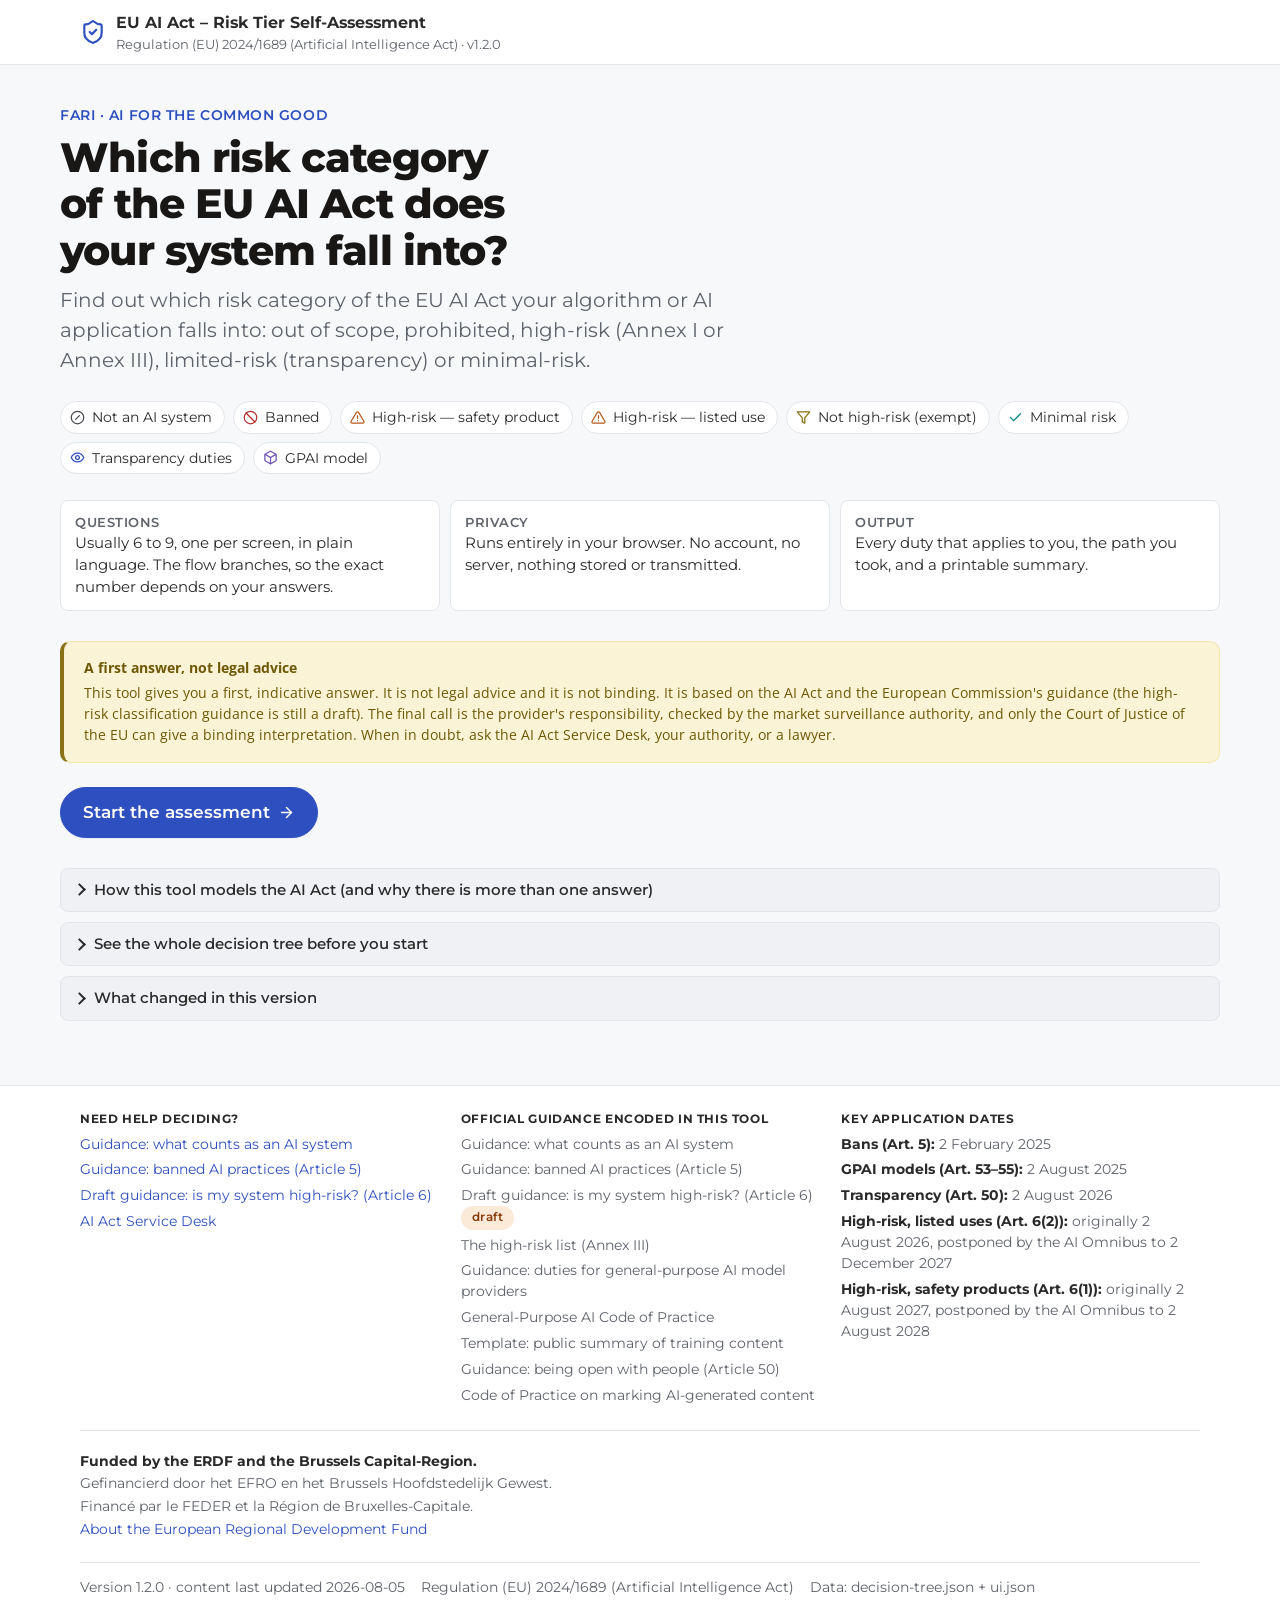
==== commit 3f4faaec: "Shorten the start-screen purpose line Speaks to the reader directly ("your algorithm or AI applicati" ====
--- a/index.html
+++ b/index.html
@@ -636,7 +636,7 @@
       "1.0.0 – Initial decision tree."
     ],
     "regulation": "Regulation (EU) 2024/1689 (Artificial Intelligence Act)",
-    "purpose": "Help the owner of an algorithm or AI application find out, in plain language, which risk category of the EU AI Act their system falls into: out of scope, prohibited, high-risk (Annex I or Annex III), limited-risk (transparency) or minimal-risk. A separate overlay covers general-purpose AI (GPAI) models.",
+    "purpose": "Find out which risk category of the EU AI Act your algorithm or AI application falls into: out of scope, prohibited, high-risk (Annex I or Annex III), limited-risk (transparency) or minimal-risk.",
     "disclaimer": "This tool gives you a first, indicative answer. It is not legal advice and it is not binding. It is based on the AI Act and the European Commission's guidance (the high-risk classification guidance is still a draft). The final call is the provider's responsibility, checked by the market surveillance authority, and only the Court of Justice of the EU can give a binding interpretation. When in doubt, ask the AI Act Service Desk, your authority, or a lawyer.",
     "languageStyle": {
       "note": "Every screen has three layers. Show them in this priority: (1) the plain-language question + explainer (node.text, node.explainer) — always visible; (2) an 'In the words of the law' collapsible holding the exact/near-verbatim regulation wording (node.legalText) — collapsed by default; (3) an 'Examples / how to decide' collapsible holding node.help (likelyYes / likelyNo) — collapsed by default. Checklist items follow the same idea: item.plain is the visible line, item.label + item.ref are the exact wording shown on expand.",
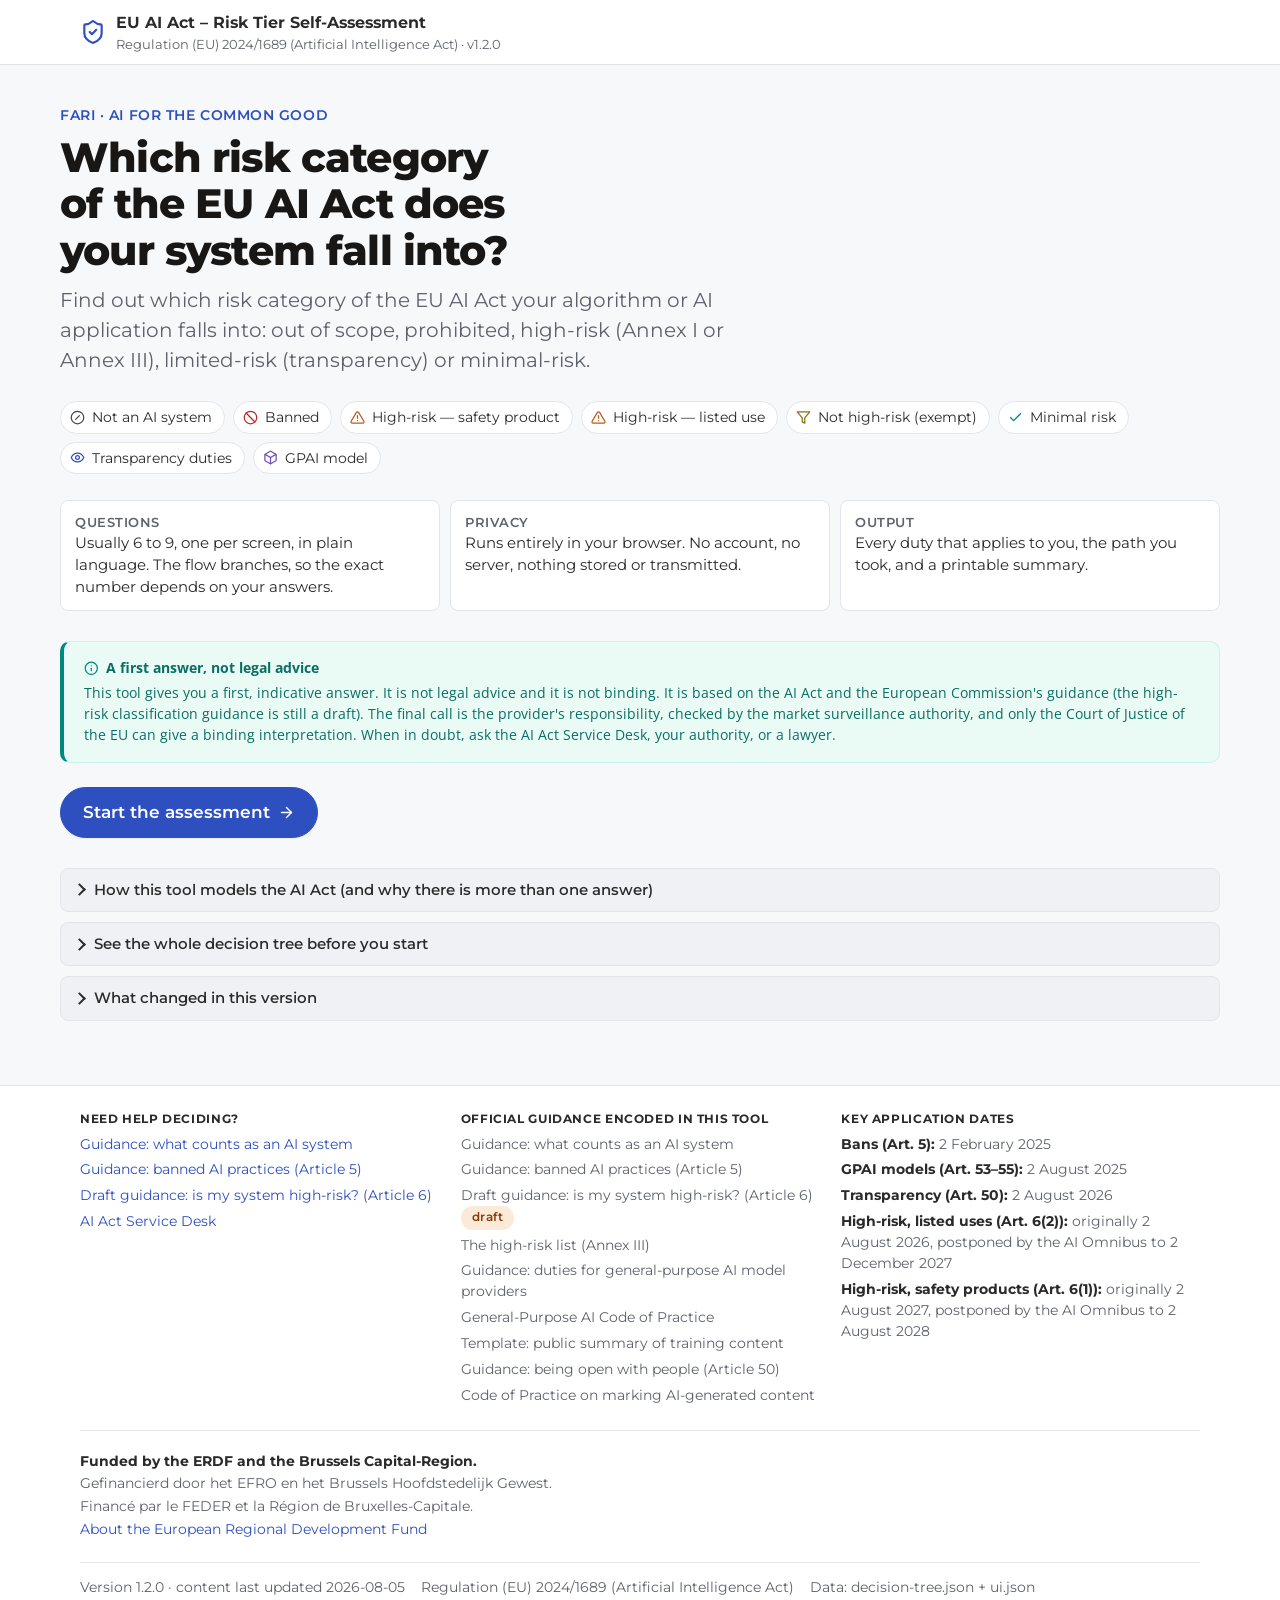
==== commit 334239f7: "Put the disclaimer on FARI teal instead of gold Gold was doing two jobs: the filtered tier and "chec" ====
--- a/index.html
+++ b/index.html
@@ -323,13 +323,19 @@
   padding: 5px 12px 5px 9px; font-size: .85rem; background: var(--surface);
 }
 .tier-legend .item svg { width: 15px; height: 15px; }
+/* The disclaimer is information, not a warning, so it takes FARI's teal rather than the
+   gold used for "check this". Gold now means only the review box and the filtered tier. */
 .disclaimer {
-  border: 1px solid var(--fari-gold-100); border-left: 4px solid var(--tier-gold-accent);
-  background: var(--fari-gold-50); color: var(--fari-gold-700);
+  border: 1px solid var(--teal-100); border-left: 4px solid var(--teal-800);
+  background: var(--teal-50); color: var(--tier-green-fg);
   border-radius: var(--radius-md); padding: var(--space-4) var(--space-5);
   font-size: var(--text-sm); margin: var(--space-6) 0;
 }
-.disclaimer strong { display: block; margin-bottom: 4px; color: var(--fari-gold-700); }
+.disclaimer strong {
+  display: flex; align-items: center; gap: 7px;
+  margin-bottom: 4px; color: var(--tier-green-fg);
+}
+.disclaimer strong .ico { color: var(--teal-800); }
 .facts { display: grid; gap: 10px; grid-template-columns: repeat(auto-fit, minmax(210px, 1fr)); margin: 26px 0 30px; }
 .facts .f { border: 1px solid var(--border); border-radius: 8px; padding: 12px 14px; background: var(--surface); }
 .facts .f b { display: block; font-size: .8rem; text-transform: uppercase; letter-spacing: .04em; color: var(--text-muted); font-weight: 600; }
@@ -2409,7 +2415,7 @@
     img.addEventListener("error", () => { img.remove(); });
   });
   $("#start-purpose").textContent = m.purpose;
-  $("#start-disclaimer").innerHTML = `<strong>${esc(t("start.disclaimerLabel"))}</strong>${esc(m.disclaimer)}`;
+  $("#start-disclaimer").innerHTML = `<strong>${icon("info")}${esc(t("start.disclaimerLabel"))}</strong>${esc(m.disclaimer)}`;
   $("#start-legend").setAttribute("aria-label", t("start.legendLabel"));
   $("#progress-nav").setAttribute("aria-label", t("progress.label"));
   $("#verdict-h").textContent = t("verdict.title");
@@ -2868,7 +2874,7 @@
       </div>
     </div>
 
-    <div class="disclaimer"><strong>${esc(t("start.disclaimerLabel"))}</strong>${esc(m.disclaimer)}</div>
+    <div class="disclaimer"><strong>${icon("info")}${esc(t("start.disclaimerLabel"))}</strong>${esc(m.disclaimer)}</div>
     <p style="font-size:.85rem; color:var(--text-muted)">${esc(t("result.draftNote", { version: m.version, date: m.lastUpdated, regulation: m.regulation }))}</p>
   </div>`;
 
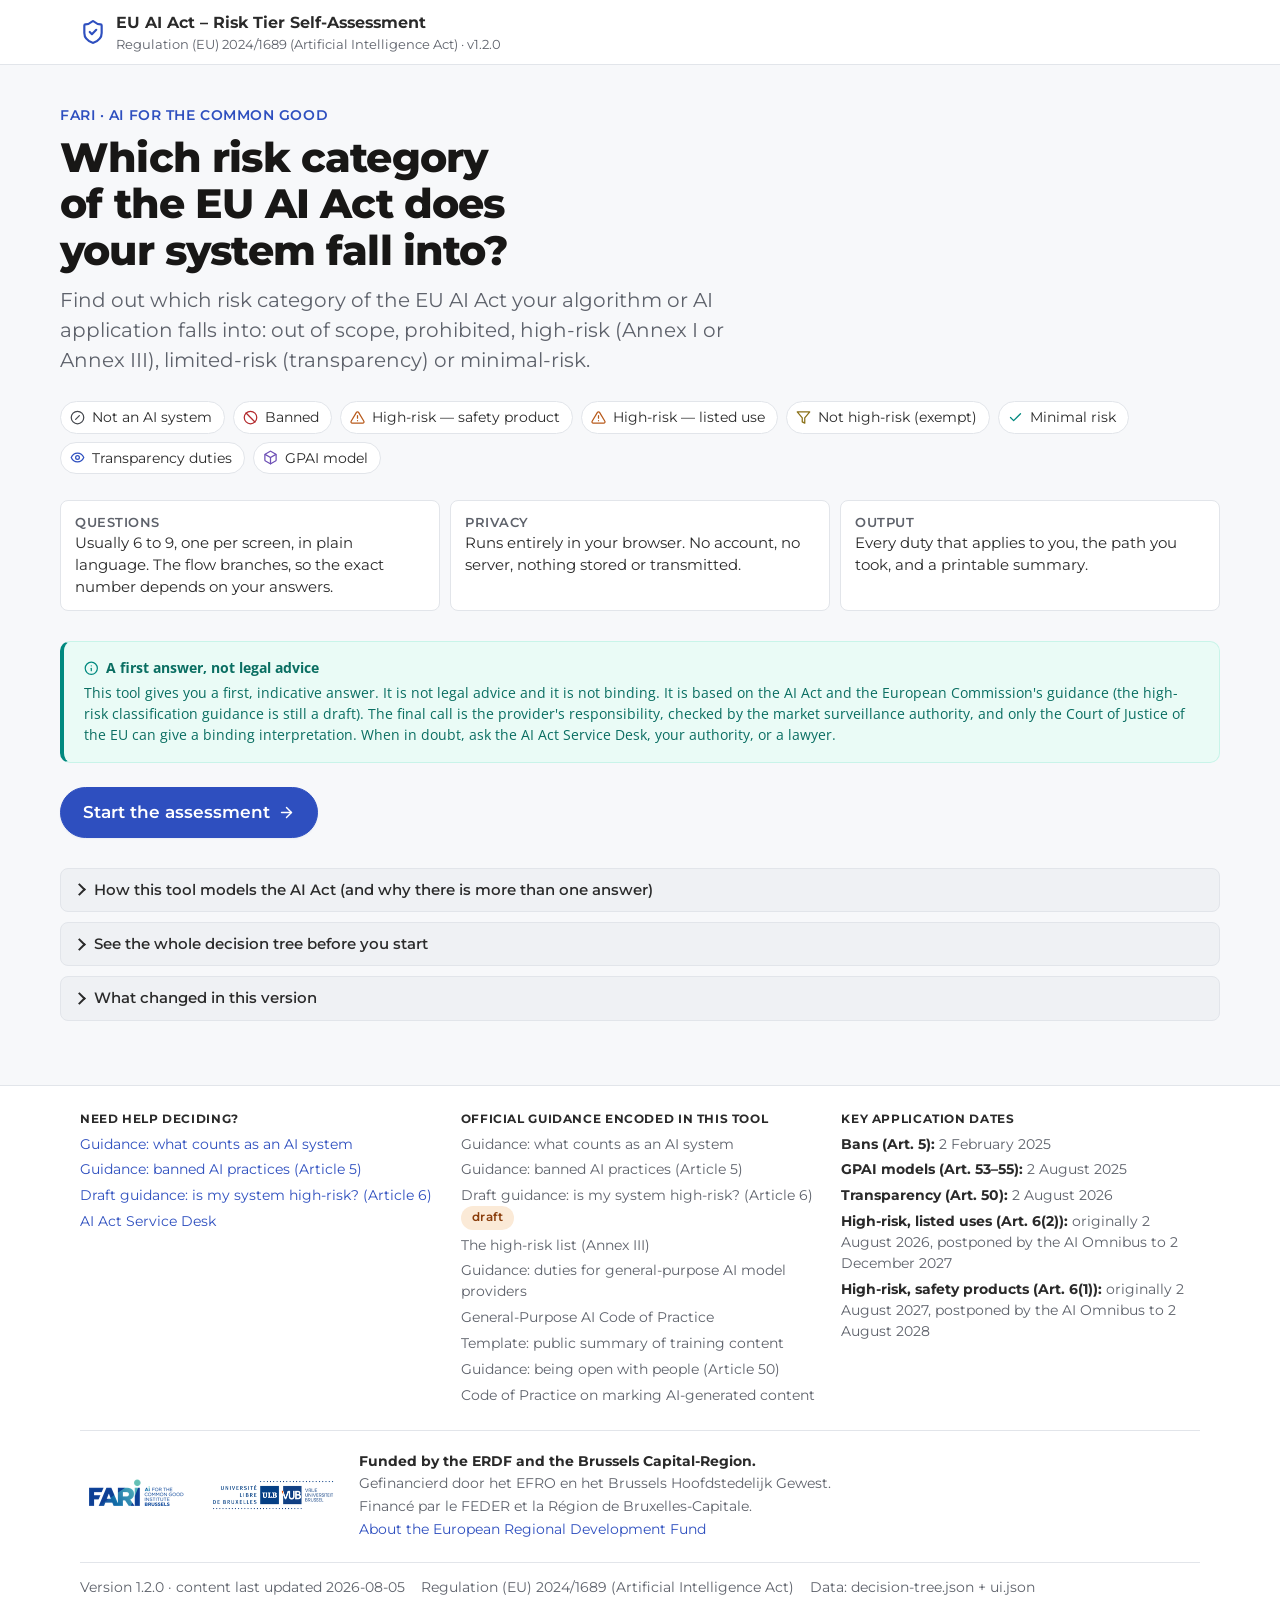
==== commit c82572a1: "Inline the FARI and VUB-ULB logos; restore renderStart The two logos arrived, and the reveal logic d" ====
--- a/index.html
+++ b/index.html
@@ -26,7 +26,7 @@
 -->
 
 <style>
-/* ==== FARI webfonts: base64, written by embed-fonts.py ==== */
+/* ==== FARI webfonts: base64, written by embed-assets.py ==== */
 @font-face{font-family:"Montserrat";font-style:normal;font-weight:100 900;font-display:swap;src:url([data-uri]) format("woff2");}
 @font-face{font-family:"Open Sans";font-style:normal;font-weight:300 800;font-display:swap;src:url([data-uri]) format("woff2");}
 /* ==== end FARI webfonts ==== */
@@ -1632,13 +1632,13 @@
         <ul id="foot-dates"></ul>
       </div>
     </div>
-    <!-- Mandatory FARI/ERDF attribution (SPEC §11). The logos do not ship with the
-         design-system export: drop fari-logo-color.png and vub-ulb-logo.png next to
-         index.html and they appear here automatically; until then nothing broken shows. -->
+    <!-- Mandatory FARI/ERDF attribution (SPEC §11). The logo sources are inlined as
+         base64 by embed-assets.py, so the attribution travels with this file and also
+         survives being printed. Re-run that script after replacing a logo. -->
     <div class="funding" id="foot-funding">
-      <div class="funding-logos" id="foot-logos" hidden>
-        <img src="fari-logo-color.png" alt="FARI — AI for the Common Good Institute" data-optional-logo>
-        <img src="vub-ulb-logo.png" alt="VUB and ULB" data-optional-logo>
+      <div class="funding-logos" id="foot-logos">
+        <img id="logo-fari" src="[data-uri]" alt="FARI — AI for the Common Good Institute">
+        <img id="logo-vubulb" src="[data-uri]" alt="VUB and ULB">
       </div>
       <div class="funding-text">
         <p><strong id="foot-funding-en"></strong></p>
@@ -2407,13 +2407,6 @@
   $("#foot-funding-nl").textContent = t("funding.nl");
   $("#foot-funding-fr").textContent = t("funding.fr");
   $("#foot-funding-link").textContent = t("funding.linkLabel");
-  /* the logos are optional files; show the row only once one of them loads */
-  const logos = [...document.querySelectorAll("[data-optional-logo]")];
-  let shown = 0;
-  logos.forEach(img => {
-    img.addEventListener("load", () => { shown++; $("#foot-logos").hidden = false; });
-    img.addEventListener("error", () => { img.remove(); });
-  });
   $("#start-purpose").textContent = m.purpose;
   $("#start-disclaimer").innerHTML = `<strong>${icon("info")}${esc(t("start.disclaimerLabel"))}</strong>${esc(m.disclaimer)}`;
   $("#start-legend").setAttribute("aria-label", t("start.legendLabel"));
